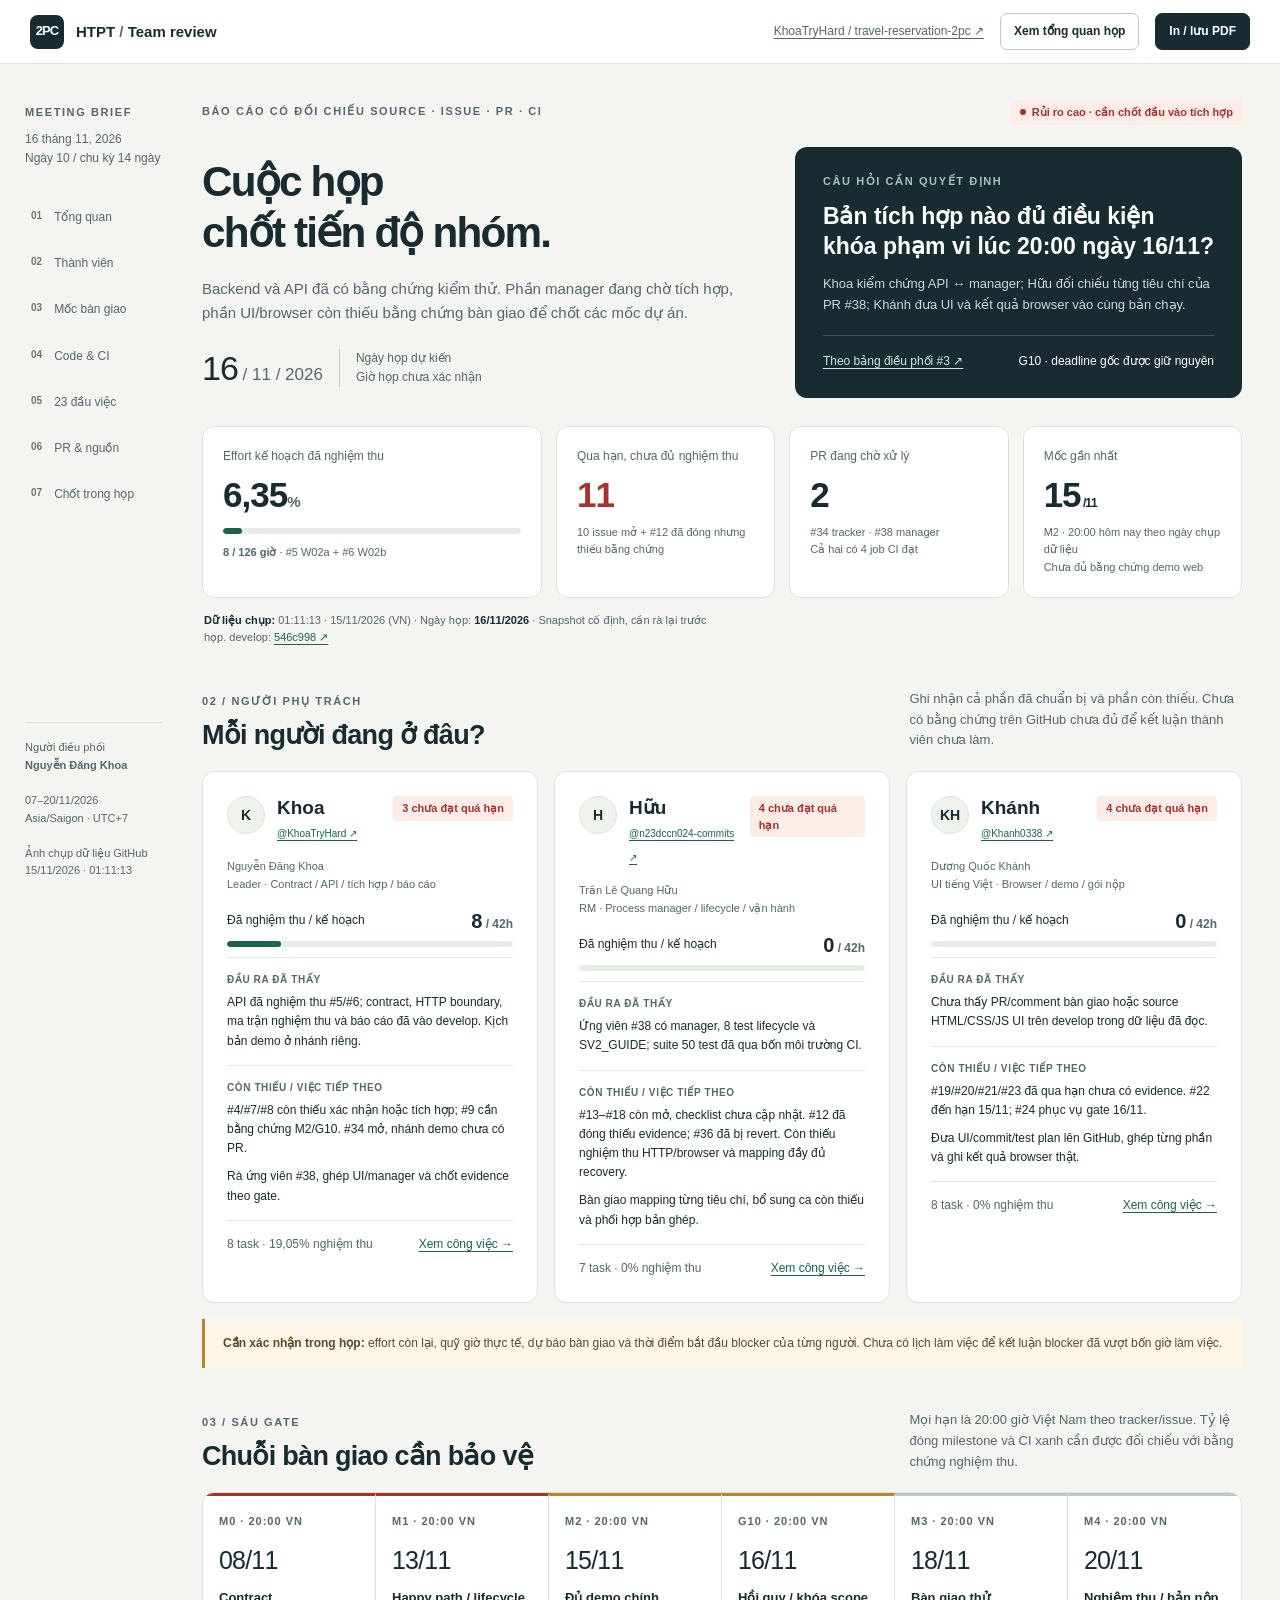
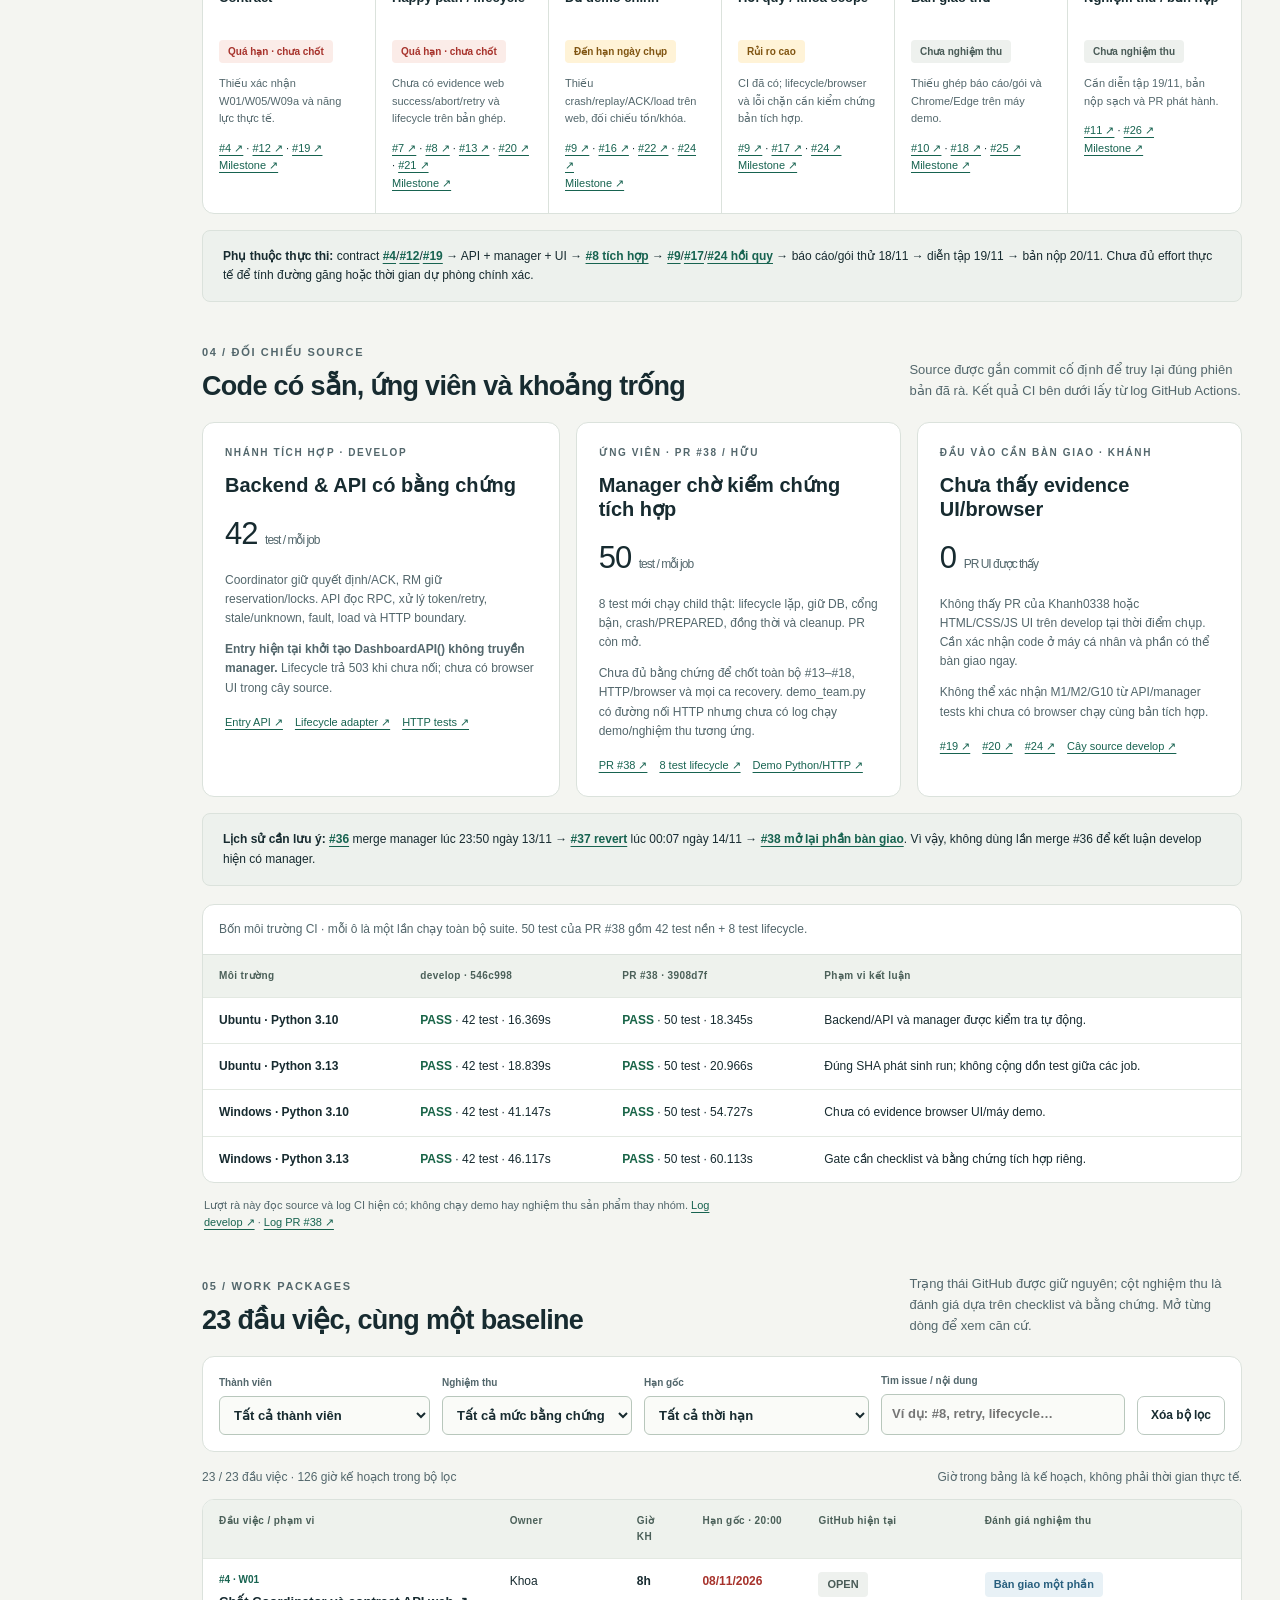
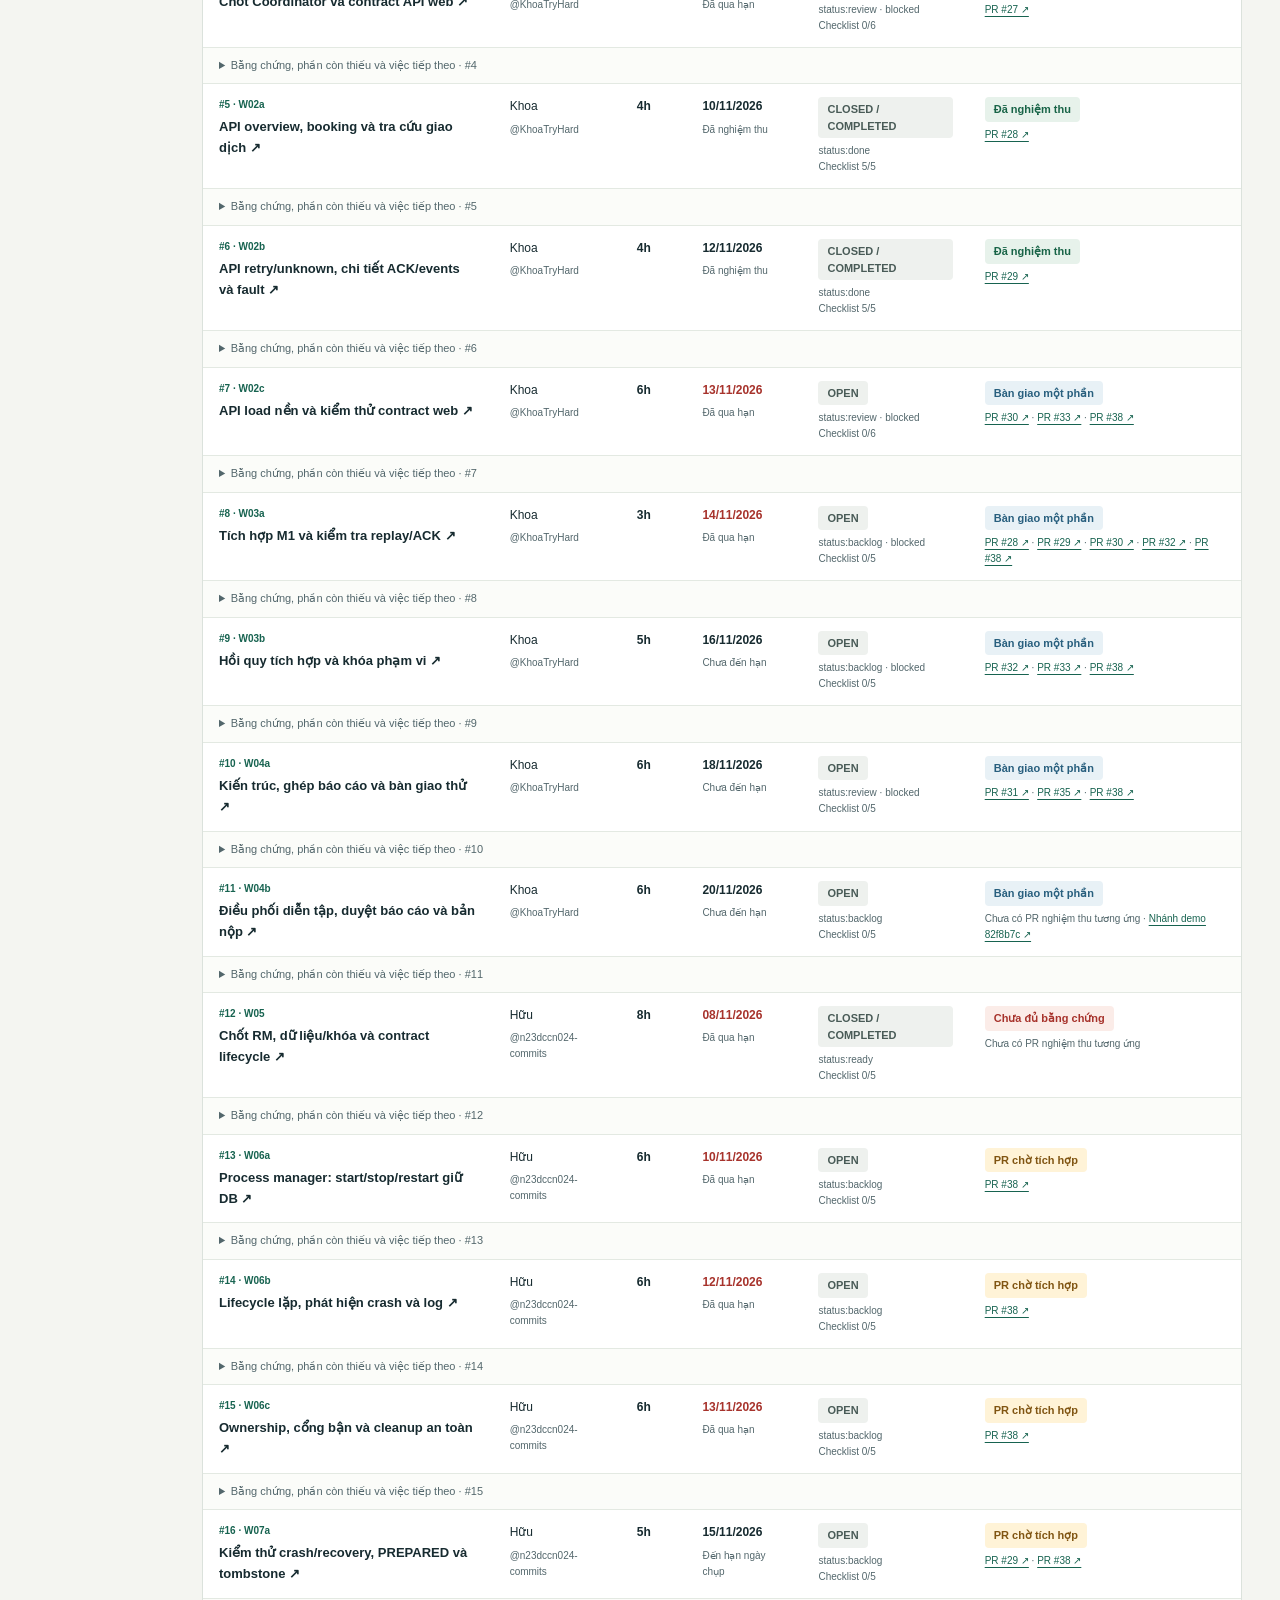
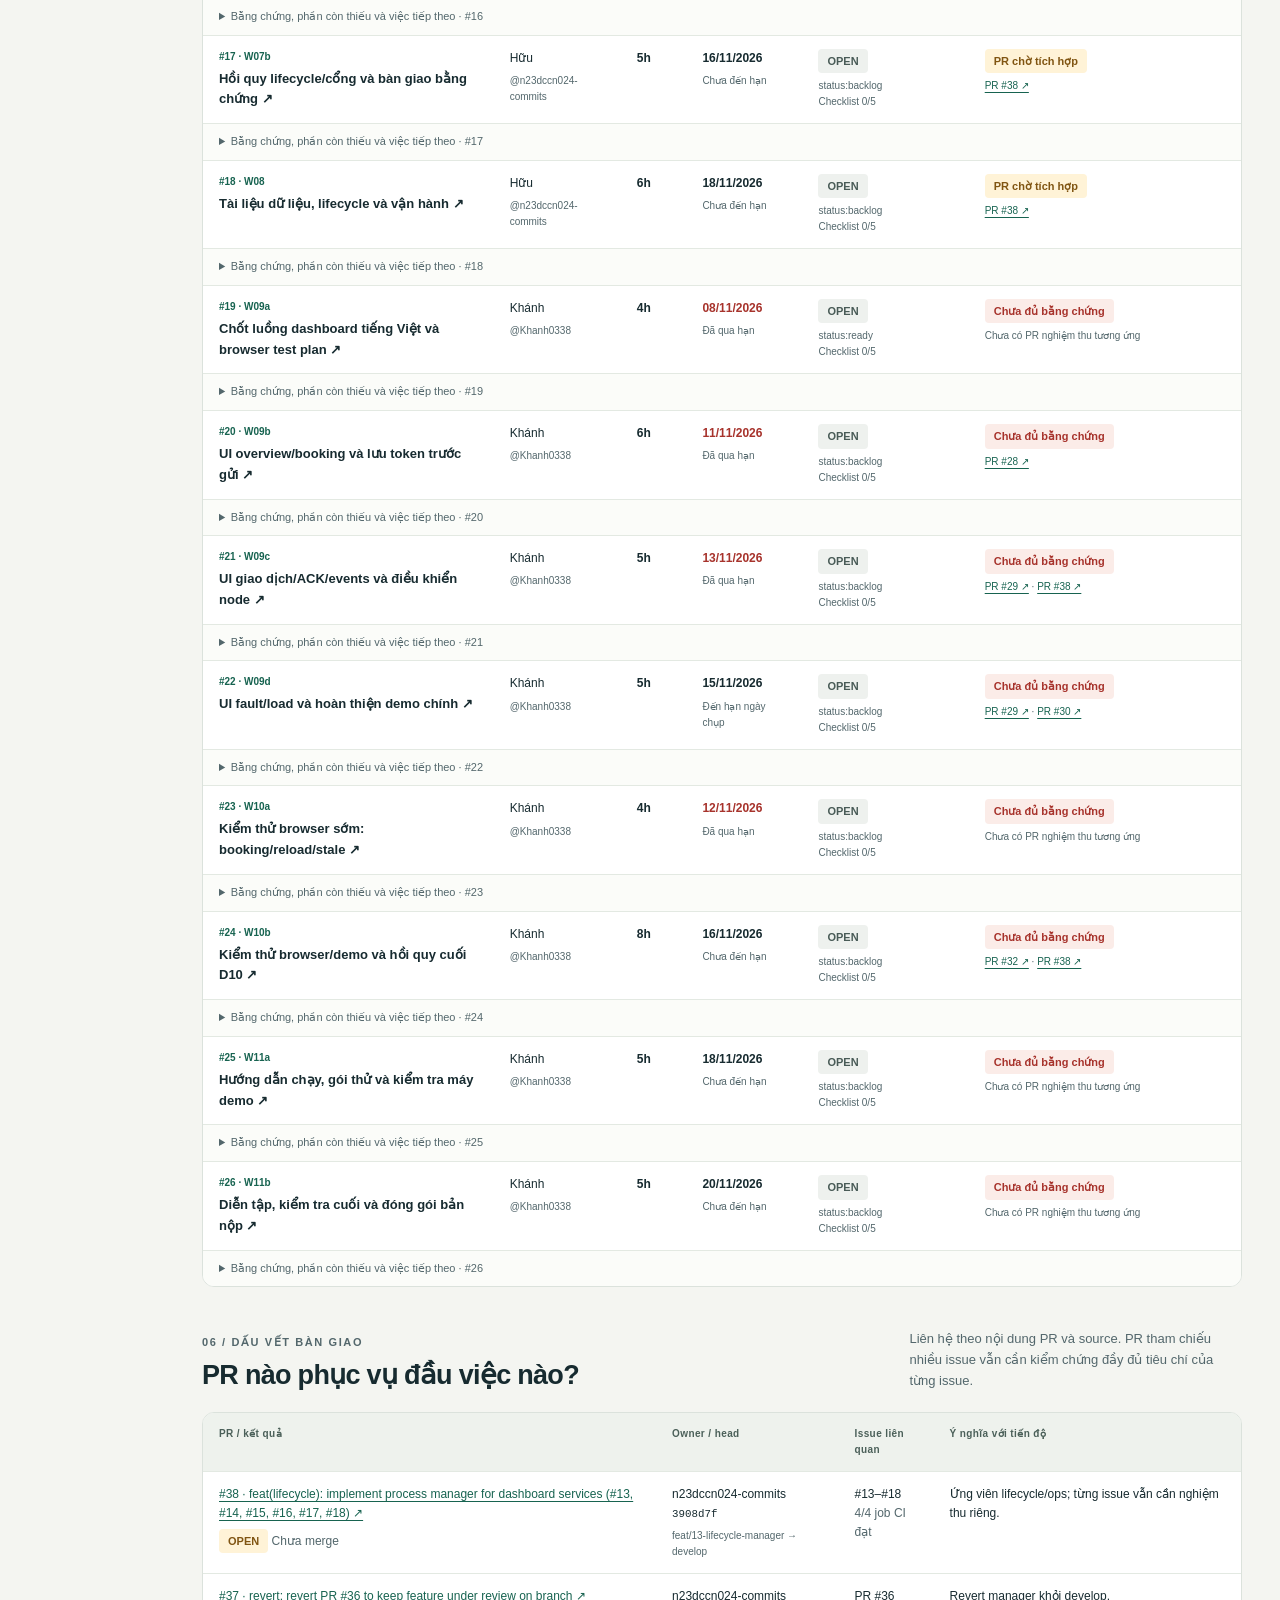
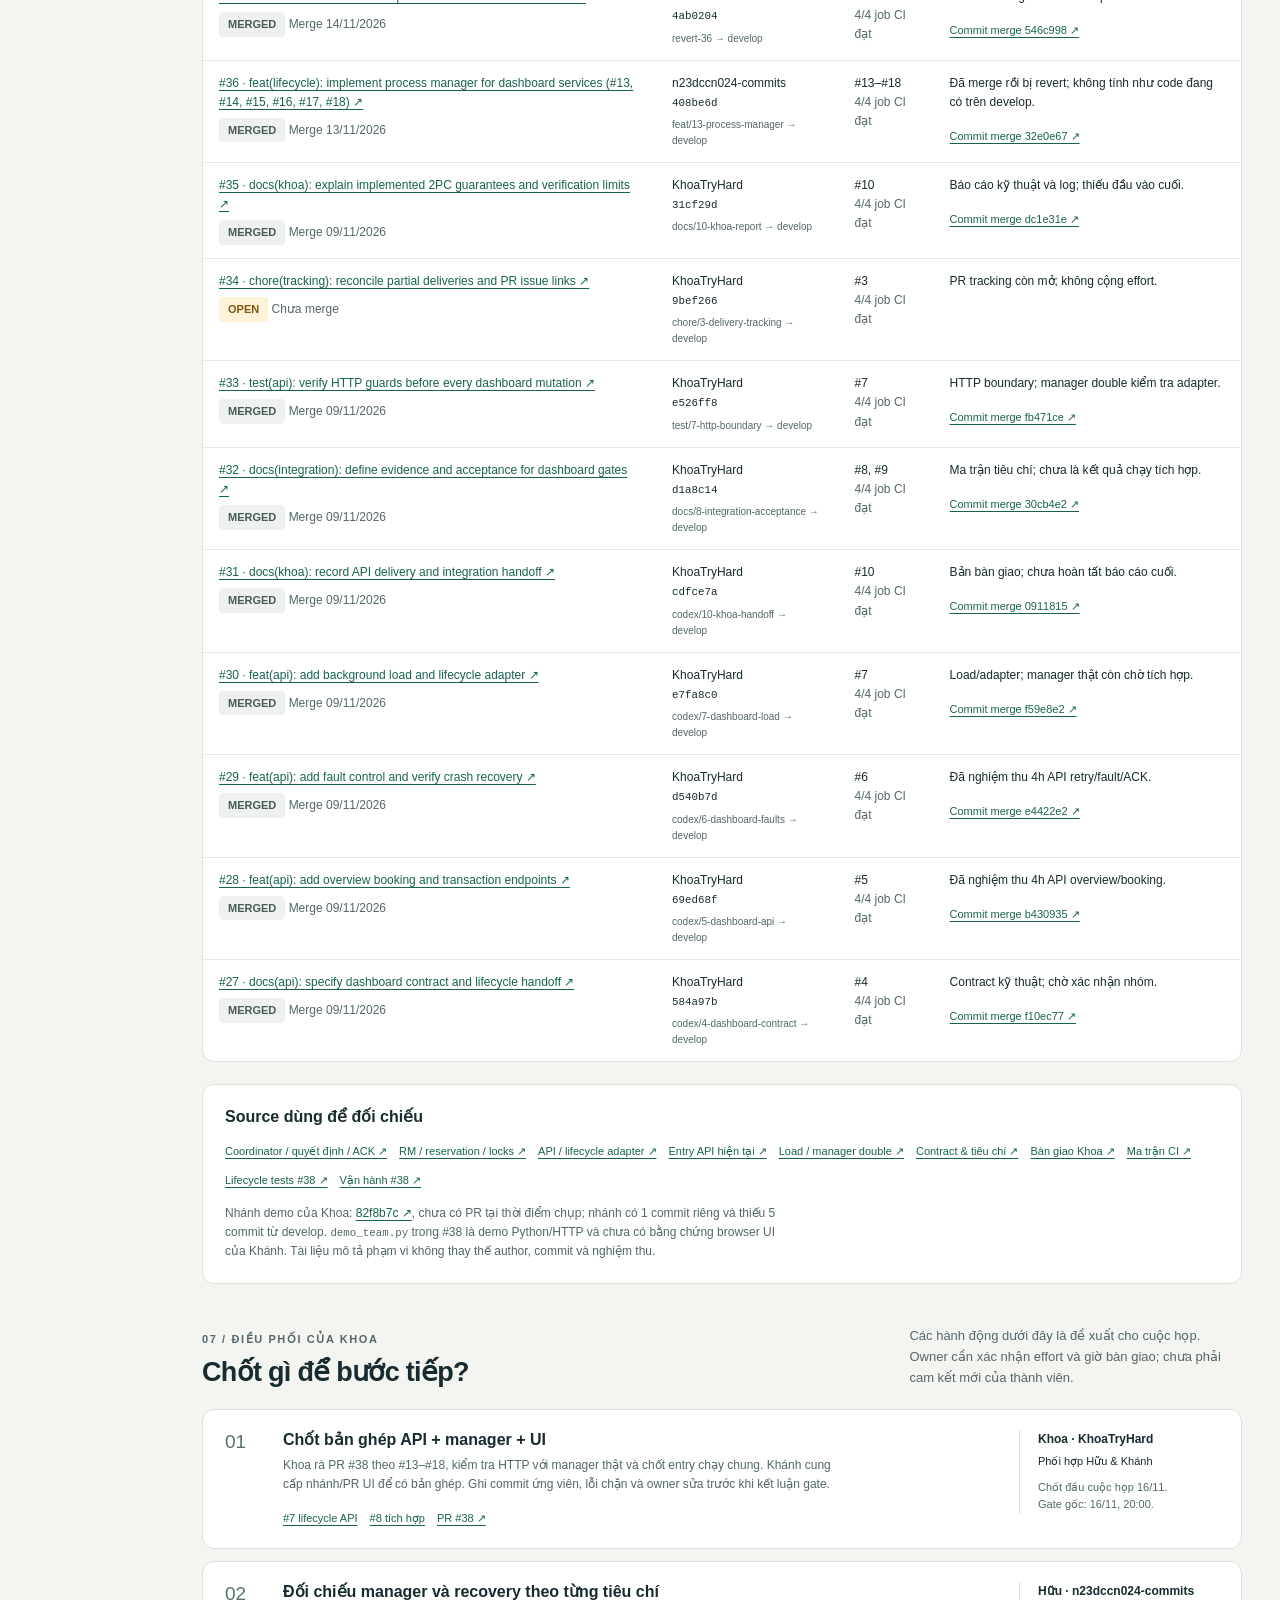
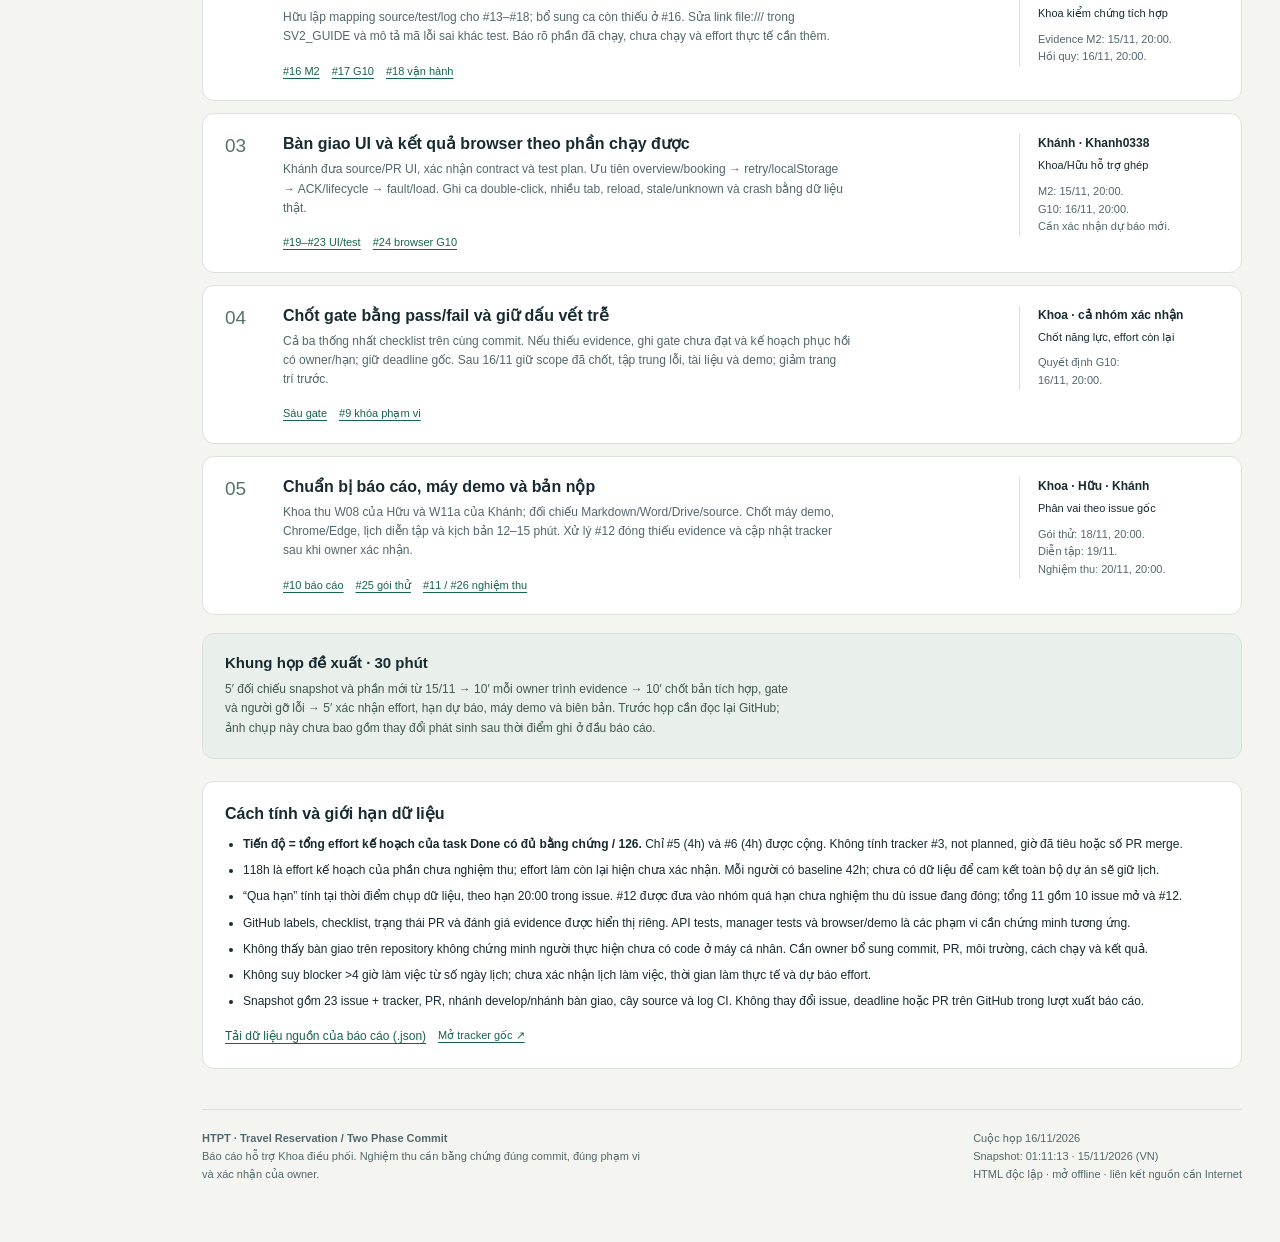
==== docs/meetings/team-progress-2026-11-16.html @ 23a3f0a2 "docs(meeting): add evidence-based team progress report for 16 November Refs #3. Capture all 23 work " ====
<!doctype html>
<html lang="vi">
<head>
<meta charset="utf-8">
<meta name="viewport" content="width=device-width,initial-scale=1">
<meta name="color-scheme" content="light">
<title>HTPT 2PC · Căn cứ họp tiến độ 16/11/2026</title>
<style>
:root{--paper:#f4f5f1;--card:#fff;--ink:#172b30;--muted:#53676c;--line:#dbe2dc;--accent:#176350;--green:#186447;--green-bg:#e7f2eb;--red:#a7332c;--red-bg:#fbece8;--amber:#805512;--amber-bg:#fff3d7;--blue:#285f7e;--blue-bg:#e8f1f6;--radius:12px;--space:24px}
*{box-sizing:border-box}html{scroll-behavior:smooth;scroll-padding-top:80px}body{margin:0;color:var(--ink);background:var(--paper);font-family:"Segoe UI",Arial,sans-serif;font-size:15px;line-height:1.6;font-variant-numeric:tabular-nums}a{color:var(--accent);text-underline-offset:3px}a:hover{color:#0b4233}button,input,select{font:inherit}button{cursor:pointer}button,a,input,select,summary{outline-offset:4px}button:focus-visible,a:focus-visible,input:focus-visible,select:focus-visible,summary:focus-visible{outline:3px solid #297ca7}h1,h2,h3,p{margin:0}h1,h2,h3{line-height:1.2}h1{font-size:clamp(30px,3.3vw,48px);letter-spacing:-1.8px;font-weight:650}h2{font-size:27px;letter-spacing:-.7px;font-weight:650}h3{font-size:19px;font-weight:650}p{max-width:85ch}small,.small{font-size:12px}code{font-family:Consolas,monospace;font-size:.9em;overflow-wrap:anywhere}.muted{color:var(--muted)}.eyebrow{font-size:11px;text-transform:uppercase;letter-spacing:1.6px;font-weight:700}.skip{position:absolute;top:-100px;left:20px;z-index:20;padding:12px;background:white}.skip:focus{top:12px}.topbar{position:sticky;top:0;z-index:8;height:64px;background:#fff;border-bottom:1px solid var(--line);display:flex;align-items:center;justify-content:space-between;padding:0 30px;gap:20px}.brand{display:flex;align-items:center;gap:12px;font-weight:650}.brandmark{display:grid;place-items:center;width:34px;height:34px;border-radius:8px;background:var(--ink);color:#fff;font-size:13px;letter-spacing:-1px}.topmeta{display:flex;align-items:center;gap:16px}.topmeta a{font-size:12px;color:var(--muted)}.button{border:1px solid #bbc9c0;background:white;border-radius:7px;color:var(--ink);padding:8px 13px;font-weight:600;font-size:12px;white-space:nowrap}.button:hover{background:#edf2ed}.button.primary{background:var(--ink);color:white;border-color:var(--ink)}.button.primary:hover{background:#2c484d}.layout{display:grid;grid-template-columns:180px minmax(0,1fr);max-width:1680px;margin:auto}.rail{padding:40px 18px 20px 25px;position:sticky;top:64px;align-self:start;height:calc(100vh - 64px);display:flex;flex-direction:column;gap:30px}.rail nav{display:grid;gap:6px}.rail nav a{text-decoration:none;color:var(--muted);padding:10px 6px;display:flex;gap:12px;font-size:12px;border-bottom:1px solid transparent}.rail nav a:hover{color:var(--accent);border-color:var(--line)}.rail nav span{font-size:10px;color:#687a75;font-weight:600}.rail-foot{margin-top:auto;border-top:1px solid var(--line);padding-top:16px;font-size:11px;color:var(--muted)}main{min-width:0;padding:36px 38px 60px 22px}.section{margin-top:42px;scroll-margin-top:88px}.section-head{display:flex;align-items:flex-end;justify-content:space-between;gap:18px;margin-bottom:20px}.section-head .eyebrow{color:var(--muted);margin-bottom:8px}.section-head>p{font-size:13px;color:var(--muted);max-width:46ch}.badge{display:inline-flex;align-items:center;gap:6px;padding:4px 9px;border-radius:4px;font-size:11px;font-weight:650;line-height:1.5;background:#eef1ee;color:#495b57;white-space:normal}.badge.red{color:var(--red);background:var(--red-bg)}.badge.green{color:var(--green);background:var(--green-bg)}.badge.amber{color:var(--amber);background:var(--amber-bg)}.badge.blue{color:var(--blue);background:var(--blue-bg)}.dot{width:6px;height:6px;background:currentColor;border-radius:50%;flex-shrink:0}.hero-top{display:flex;gap:14px;align-items:center;justify-content:space-between;margin-bottom:22px}.hero-top .eyebrow{color:var(--muted)}.hero{display:grid;grid-template-columns:minmax(0,1.25fr) minmax(0,1fr);gap:34px;align-items:center}.hero p{color:var(--muted);margin-top:18px;max-width:64ch}.meeting-date{display:flex;align-items:center;gap:16px;margin-top:24px}.date-block{font-size:34px;line-height:1;letter-spacing:-1px}.date-block span{font-size:17px;color:var(--muted);letter-spacing:0}.date-note{font-size:12px;border-left:1px solid #c4cfc7;padding-left:16px;color:var(--muted)}.focus-card{background:var(--ink);color:#fff;padding:26px 28px;border-radius:var(--radius)}.focus-card .eyebrow{color:#a6c4b6}.focus-card h3{font-size:23px;margin-top:12px;line-height:1.3}.focus-card p{color:#ccdbd6;font-size:13px;margin-top:12px}.focus-card a{color:#c5efdb}.focus-line{margin-top:20px;padding-top:16px;border-top:1px solid #3d5659;font-size:12px;display:flex;justify-content:space-between;gap:14px}.kpis{display:grid;grid-template-columns:1.55fr 1fr 1fr 1fr;gap:14px;margin-top:28px}.kpi{background:var(--card);border:1px solid var(--line);padding:20px;border-radius:var(--radius);min-width:0}.kpi .label{font-size:12px;color:var(--muted)}.kpi .value{font-size:35px;line-height:1.2;font-weight:650;letter-spacing:-1px;margin:8px 0}.kpi .value small{font-size:15px;color:var(--muted);letter-spacing:0}.kpi .note{font-size:11px;color:var(--muted)}.meter{height:6px;background:#e8ece7;margin:12px 0 10px;border-radius:10px;overflow:hidden}.meter span{height:100%;display:block;background:var(--accent);border-radius:10px}.kpi.danger .value{color:var(--red)}.snapshot-note{font-size:11px;color:var(--muted);margin-top:14px;padding-left:2px}.snapshot-note strong{color:var(--ink)}.grid3{display:grid;grid-template-columns:repeat(3,minmax(0,1fr));gap:16px}.person{background:white;border:1px solid var(--line);border-radius:var(--radius);padding:24px;min-width:0}.person-head{display:flex;justify-content:space-between;align-items:flex-start;gap:12px}.avatar{width:38px;height:38px;border:1px solid #d8e2da;background:#eff3ec;border-radius:50%;display:grid;place-items:center;font-size:14px;font-weight:650;flex-shrink:0}.person-name{display:flex;gap:12px;min-width:0}.person-name a{font-size:10px;overflow-wrap:anywhere}.person h3{margin-top:1px}.role{font-size:11px;color:var(--muted);margin:14px 0}.person-stat{display:flex;justify-content:space-between;font-size:12px;margin-top:18px;gap:10px}.person-stat strong{font-size:20px;line-height:1}.person .meter{margin-top:10px}.fact{font-size:12px;padding:14px 0;border-top:1px solid #e8ece7}.fact strong{display:block;font-size:10px;color:var(--muted);letter-spacing:.6px;margin-bottom:5px;text-transform:uppercase}.person-footer{padding-top:14px;border-top:1px solid var(--line);display:flex;justify-content:space-between;gap:8px;align-items:center}.text-button{background:none;border:0;color:var(--accent);padding:0;font-size:12px;text-decoration:underline;text-underline-offset:3px}.gate-grid{display:grid;grid-template-columns:repeat(6,minmax(0,1fr));gap:0;border:1px solid var(--line);border-radius:var(--radius);overflow:hidden;background:white}.gate{padding:20px 16px;border-right:1px solid var(--line);position:relative;min-width:0}.gate:last-child{border:0}.gate.past{border-top:3px solid var(--red);padding-top:17px}.gate.near{border-top:3px solid #bd8626;padding-top:17px}.gate.future{border-top:3px solid #bac9c0;padding-top:17px}.gate .gate-code{font-size:11px;font-weight:650;letter-spacing:1px;color:var(--muted)}.gate .day{font-size:25px;letter-spacing:-.8px;margin:9px 0}.gate h3{font-size:13px;line-height:1.4;min-height:37px;margin-bottom:12px}.gate p{font-size:11px;color:var(--muted);margin-top:12px}.gate .badge{font-size:10px}.gate-evidence{margin-top:12px;font-size:11px}.callout{margin-top:16px;background:#fff6e7;border-left:3px solid #b88331;padding:15px 18px;font-size:12px;color:#594a2b}.source-board{display:grid;grid-template-columns:1.1fr 1fr 1fr;gap:16px}.source-card{background:white;border:1px solid var(--line);border-radius:var(--radius);padding:22px;min-width:0}.source-card .eyebrow{color:var(--muted);font-size:10px}.source-card h3{font-size:20px;margin:12px 0}.source-card p{font-size:12px;color:var(--muted);margin-top:12px}.source-card .big{font-size:31px;letter-spacing:-1px}.link-row{display:flex;gap:12px;flex-wrap:wrap;font-size:11px;margin-top:16px}.trace{margin-top:16px;padding:16px 20px;border:1px solid var(--line);border-radius:8px;font-size:12px;background:#edf1ed}.trace a{font-weight:600}.table-wrap{width:100%;overflow-x:auto;border:1px solid var(--line);border-radius:var(--radius);background:white}table{width:100%;border-collapse:collapse;text-align:left;font-size:12px}th{font-weight:650;background:#eef2ed;color:#4b6059;font-size:10px;letter-spacing:.4px}th,td{padding:13px 16px;vertical-align:top;border-bottom:1px solid #e3e9e2}tbody:last-child tr:last-child td{border-bottom:0}caption{padding:15px 16px;text-align:left;font-size:12px;color:var(--muted);border-bottom:1px solid var(--line)}.ci-table td:first-child{font-weight:600}.ci-table .pass{color:var(--green);font-weight:650}.filterbar{display:flex;align-items:flex-end;gap:12px;flex-wrap:wrap;margin-bottom:16px;background:white;padding:16px;border:1px solid var(--line);border-radius:var(--radius)}.filterbar label{display:grid;gap:5px;font-size:10px;color:var(--muted);font-weight:600;min-width:0}.filterbar select,.filterbar input{font-size:13px;padding:9px 10px;background:#fafbf8;color:var(--ink);border:1px solid #b8c7bc;border-radius:6px;min-height:39px}.filterbar input{min-width:200px}.filterbar .search-field{flex:1}.filterbar .button{min-height:39px}.filter-note{display:flex;justify-content:space-between;gap:12px;font-size:12px;color:var(--muted);margin-bottom:12px}.task-table{min-width:1000px}.task-title{font-size:13px;font-weight:600;color:var(--ink);text-decoration:none}.task-title:hover{text-decoration:underline}.task-code{display:block;font-size:10px;font-weight:650;color:var(--accent);margin-bottom:4px}.github-labels{font-size:10px;color:var(--muted);margin-top:5px;overflow-wrap:anywhere}.deadline{font-weight:600;white-space:nowrap}.deadline.overdue{color:var(--red)}.details-row td{padding:0 16px;background:#fbfcf9}.details-row summary{padding:9px 0;cursor:pointer;font-size:11px;color:var(--muted)}.detail-grid{display:grid;grid-template-columns:1fr 1fr;gap:16px;padding:10px 0 18px}.detail-col{min-width:0}.detail-col h4{font-size:11px;margin:0 0 6px;color:var(--muted);text-transform:uppercase;letter-spacing:.4px}.detail-col p{font-size:12px;margin:0 0 15px}.detail-col ul{padding-left:18px;margin:0;font-size:12px}.detail-col li{margin-bottom:7px}.check-item{display:flex;gap:8px;align-items:flex-start;margin-bottom:7px;font-size:11px}.checkbox{width:13px;height:13px;display:grid;place-items:center;flex-shrink:0;line-height:1;border:1px solid #a4b6a9;margin-top:3px;color:var(--green);font-size:10px}.source-details{margin-top:14px}.source-details summary{font-size:11px;color:var(--muted);cursor:pointer}.source-details pre{white-space:pre-wrap;overflow-wrap:anywhere;max-height:400px;overflow:auto;font-size:11px;background:#eef2ec;padding:12px;font-family:inherit}.raw-comment{margin-top:12px;padding-left:12px;border-left:2px solid #cfdbd0;font-size:11px;white-space:pre-wrap;overflow-wrap:anywhere}.empty-state{padding:40px 20px;text-align:center;color:var(--muted);border:1px dashed #b9c7bc;border-radius:var(--radius);background:#fff}.action-list{counter-reset:actions;display:grid;gap:12px}.action{counter-increment:actions;display:grid;grid-template-columns:40px 1fr 200px;gap:18px;padding:20px 22px;border:1px solid var(--line);border-radius:var(--radius);background:#fff;align-items:start}.action:before{content:counter(actions,decimal-leading-zero);font-size:19px;color:#58736a;line-height:1.3}.action h3{font-size:16px;margin-bottom:7px}.action p{font-size:12px;color:var(--muted)}.action .owner{font-size:11px;border-left:1px solid var(--line);padding-left:18px}.action .owner strong{display:block;font-size:12px;margin-bottom:4px}.owner-date{margin-top:8px;color:var(--muted)}.agenda{margin-top:18px;padding:20px 22px;border:1px solid var(--line);border-radius:var(--radius);background:#e9efea}.agenda h3{font-size:15px;margin-bottom:8px}.agenda p{font-size:12px;color:#415a51}.method{margin-top:22px;font-size:12px;background:white;border:1px solid var(--line);border-radius:var(--radius);padding:22px}.method ul{padding-left:18px;margin:12px 0 0}.method li{margin-bottom:7px}.method h3{font-size:16px}.footer{margin-top:40px;display:flex;justify-content:space-between;gap:20px;border-top:1px solid var(--line);padding-top:20px;font-size:11px;color:var(--muted)}.footer p{max-width:72ch}.no-print{}.print-note{display:none}.meeting-mode .deep-section{display:none}.meeting-mode .rail .deep-link{display:none}.meeting-mode h1{font-size:clamp(36px,4vw,58px)}.meeting-mode .kpi .value{font-size:42px}.meeting-mode .rail{width:auto}.meeting-mode .snapshot-note{font-size:12px}.notice{padding:14px 20px;background:var(--red-bg);color:var(--red);font-size:12px}.sr-only{position:absolute;width:1px;height:1px;padding:0;margin:-1px;overflow:hidden;clip:rect(0,0,0,0);white-space:nowrap;border:0}
@media(min-width:1600px){main{padding-right:48px}.hero{gap:60px}.kpi{padding:24px}}
@media(max-width:1150px){.layout{grid-template-columns:140px minmax(0,1fr)}.rail{padding-left:18px}.hero{gap:24px}main{padding-right:24px;padding-left:12px}.kpis{grid-template-columns:repeat(2,minmax(0,1fr))}.grid3{grid-template-columns:1fr}.person{display:grid;grid-template-columns:1fr 1fr;column-gap:24px}.person-head,.role,.person-stat,.person .meter,.person-footer{grid-column:1}.person .fact:nth-of-type(1){grid-column:2;grid-row:1/4}.person .fact:nth-of-type(2){grid-column:2}.person-footer{margin-top:12px}.gate-grid{grid-template-columns:repeat(3,minmax(0,1fr))}.gate:nth-child(3){border-right:0}.gate:nth-child(-n+3){border-bottom:1px solid var(--line)}.source-board{grid-template-columns:1fr 1fr}.source-board .source-card:last-child{grid-column:1/-1}.action{grid-template-columns:30px 1fr 170px;gap:12px}}
@media(max-width:800px){.topbar{height:auto;min-height:64px;padding:12px 20px;flex-wrap:wrap;gap:10px}.topmeta{gap:8px}.topmeta>a{display:none}.layout{display:block}.rail{display:none}main{padding:26px 20px 40px}.hero{grid-template-columns:1fr}.hero-top{align-items:flex-start;gap:10px;flex-wrap:wrap}.hero-top .eyebrow{font-size:10px}.hero .focus-card{padding:24px}.section-head{align-items:flex-start;flex-direction:column;gap:10px}.section-head>p{max-width:75ch}.action{grid-template-columns:28px 1fr}.action .owner{grid-column:2;border:0;padding:8px 0 0}.source-board{grid-template-columns:1fr}.source-board .source-card:last-child{grid-column:auto}.detail-grid{grid-template-columns:1fr}.footer{flex-direction:column}.person{display:block}.person .fact{padding-top:14px}.filterbar label{flex:1;min-width:160px}.filterbar .search-field{flex-basis:100%}.filterbar select,.filterbar input{font-size:16px;width:100%}.filter-note{flex-direction:column;gap:4px}}
@media(max-width:480px){h1{font-size:33px;letter-spacing:-1px}h2{font-size:24px}.kpis{gap:10px}.kpi{padding:16px}.kpi .value{font-size:29px}.kpi .note{font-size:10px}.gate-grid{grid-template-columns:repeat(2,minmax(0,1fr))}.gate:nth-child(3){border-right:1px solid var(--line)}.gate:nth-child(2n){border-right:0}.gate:nth-child(4){border-bottom:1px solid var(--line)}.topmeta .button{font-size:10px;padding:7px 9px}.brand{font-size:13px}.focus-line{flex-direction:column;gap:4px}.meeting-date{align-items:flex-start}.date-note{font-size:11px}.filterbar{padding:13px}.action{padding:16px}.snapshot-note{line-height:1.7}}
@media(prefers-reduced-motion:reduce){html{scroll-behavior:auto}}
@media print{@page{size:A4 landscape;margin:12mm}html{scroll-behavior:auto}body{background:white;font-size:10px;-webkit-print-color-adjust:exact;print-color-adjust:exact}.topbar,.rail,.no-print,.filterbar,.source-details,.raw-comment,.task-details>summary{display:none!important}.layout{display:block;max-width:none}main{padding:0}.hero{grid-template-columns:1.2fr 1fr;gap:25px}h1,.meeting-mode h1{font-size:29px;letter-spacing:-.7px}h2{font-size:22px}.section{margin-top:26px}.section-head{margin-bottom:12px}.section-head>p{font-size:10px}.hero-top{margin-bottom:14px}.focus-card{padding:20px}.focus-card h3{font-size:18px}.focus-card p{font-size:10px}.kpis{grid-template-columns:1.5fr 1fr 1fr 1fr;gap:10px}.kpi{padding:14px}.kpi .value,.meeting-mode .kpi .value{font-size:28px}.grid3{grid-template-columns:repeat(3,minmax(0,1fr));gap:12px}.person{display:block;padding:17px}.person-name a{font-size:9px}.person h3{font-size:17px}.person .fact,.person .role{font-size:10px}.person-stat{font-size:10px}.gate-grid{grid-template-columns:repeat(6,minmax(0,1fr))}.gate{padding:14px 10px}.gate.past,.gate.near,.gate.future{padding-top:11px}.gate:nth-child(3){border-right:1px solid var(--line)}.gate:nth-child(-n+3){border-bottom:0}.gate h3{font-size:11px}.gate p{font-size:9px}.gate .day{font-size:21px}.source-board{grid-template-columns:1.1fr 1fr 1fr}.source-board .source-card:last-child{grid-column:auto}.source-card{padding:17px}.source-card p{font-size:10px}.source-card h3{font-size:17px}.table-wrap{overflow:visible;border-radius:0}table,.task-table{min-width:0;font-size:9px;table-layout:fixed}.task-table th:nth-child(1){width:27%}.task-table th:nth-child(2){width:10%}.task-table th:nth-child(3){width:7%}.task-table th:nth-child(4){width:13%}.task-table th:nth-child(5){width:19%}.task-table th:nth-child(6){width:24%}th,td{padding:9px 10px;overflow-wrap:anywhere}.task-title{font-size:11px}.details-row{break-inside:avoid}.detail-grid{display:grid!important;grid-template-columns:1fr 1fr;gap:18px;padding:10px 0 15px}.detail-col p,.detail-col li{font-size:10px}.check-item{font-size:9px}.task-table tbody{break-inside:avoid}.task-table tbody[hidden]{display:table-row-group!important}.meeting-mode .deep-section{display:block!important}.print-note{display:block;margin-bottom:12px;font-size:10px}.task-details:not([open])>.detail-grid{display:grid!important}.badge{font-size:9px;padding:3px 6px}.action{grid-template-columns:30px 1fr 180px;padding:14px 18px;break-inside:avoid}.action h3{font-size:13px}.action p{font-size:10px}.action .owner{font-size:10px}.section-head,h2,h3{break-after:avoid}.person,.focus-card,.kpi,.source-card,.method,.agenda{break-inside:avoid}.footer{font-size:9px}.empty-state{display:none}a{color:inherit}.filter-note{display:none}.method ul{font-size:10px}.notice{font-size:10px}.hero p{font-size:11px}.snapshot-note{font-size:9px}.footer{margin-top:25px}}
@media print{.task-details .detail-grid{grid-template-columns:1fr!important}.task-details .detail-col:nth-child(2){display:none}.task-details .detail-col:first-child{display:grid;grid-template-columns:125px minmax(0,1fr);column-gap:14px;row-gap:7px}.task-details .detail-col:first-child h4{font-size:9px;line-height:1.5;margin:0}.task-details .detail-col:first-child p{margin:0;font-size:9px;line-height:1.5}.task-details .detail-col:first-child>.link-row{grid-column:1/-1;margin-top:4px;font-size:9px}.task-table tbody{break-inside:avoid}.details-row{break-inside:auto}.task-table td{padding-top:8px;padding-bottom:8px}.details-row td{padding-top:0;padding-bottom:0}}
</style>
</head>
<body>
<a class="skip" href="#main">Đến nội dung báo cáo</a>
<header class="topbar">
 <div class="brand"><span class="brandmark" aria-hidden="true">2PC</span><span>HTPT <span class="muted">/</span> Team review</span></div>
 <div class="topmeta"><a href="https://github.com/KhoaTryHard/travel-reservation-2pc" target="_blank" rel="noopener noreferrer">KhoaTryHard / travel-reservation-2pc ↗</a><button class="button" id="meeting-toggle" aria-pressed="false">Xem tổng quan họp</button><button class="button primary" id="print-button">In / lưu PDF</button></div>
</header>
<noscript><div class="notice">Báo cáo cần JavaScript để hiển thị bảng bằng chứng và bộ lọc. Dữ liệu đã được nhúng trong file, không cần Internet để xem; liên kết GitHub cần kết nối mạng.</div></noscript>
<div class="layout">
<aside class="rail" aria-label="Điều hướng báo cáo">
 <div><div class="eyebrow muted">Meeting brief</div><p class="small muted" style="margin-top:8px">16 tháng 11, 2026<br>Ngày 10 / chu kỳ 14 ngày</p></div>
 <nav><a href="#overview"><span>01</span>Tổng quan</a><a href="#team"><span>02</span>Thành viên</a><a href="#gates"><span>03</span>Mốc bàn giao</a><a href="#source"><span>04</span>Code & CI</a><a class="deep-link" href="#tasks"><span>05</span>23 đầu việc</a><a class="deep-link" href="#evidence"><span>06</span>PR & nguồn</a><a href="#decisions"><span>07</span>Chốt trong họp</a></nav>
 <div class="rail-foot">Người điều phối<br><strong>Nguyễn Đăng Khoa</strong><br><br>07–20/11/2026<br>Asia/Saigon · UTC+7<br><br>Ảnh chụp dữ liệu GitHub<br><span id="rail-capture"></span></div>
</aside>
<main id="main">
<section id="overview" aria-labelledby="report-title">
 <div class="hero-top"><div class="eyebrow">Báo cáo có đối chiếu source · issue · PR · CI</div><span class="badge red"><span class="dot"></span>Rủi ro cao · cần chốt đầu vào tích hợp</span></div>
 <div class="hero">
  <div><h1 id="report-title">Cuộc họp<br>chốt tiến độ nhóm.</h1><p>Backend và API đã có bằng chứng kiểm thử. Phần manager đang chờ tích hợp, phần UI/browser còn thiếu bằng chứng bàn giao để chốt các mốc dự án.</p><div class="meeting-date"><div class="date-block">16<span> / 11 / 2026</span></div><div class="date-note">Ngày họp dự kiến<br>Giờ họp chưa xác nhận</div></div></div>
  <div class="focus-card"><div class="eyebrow">Câu hỏi cần quyết định</div><h3>Bản tích hợp nào đủ điều kiện<br>khóa phạm vi lúc 20:00 ngày 16/11?</h3><p>Khoa kiểm chứng API ↔ manager; Hữu đối chiếu từng tiêu chí của PR #38; Khánh đưa UI và kết quả browser vào cùng bản chạy.</p><div class="focus-line"><span><a href="https://github.com/KhoaTryHard/travel-reservation-2pc/issues/3" target="_blank" rel="noopener noreferrer">Theo bảng điều phối #3 ↗</a></span><span>G10 · deadline gốc được giữ nguyên</span></div></div>
 </div>
 <div class="kpis">
  <article class="kpi"><div class="label">Effort kế hoạch đã nghiệm thu</div><div class="value" id="kpi-progress">—</div><div class="meter" role="img" aria-label="8 trên 126 giờ kế hoạch đã nghiệm thu"><span style="width:6.349206349%"></span></div><div class="note"><strong>8 / 126 giờ</strong> · #5 W02a + #6 W02b</div></article>
  <article class="kpi danger"><div class="label">Qua hạn, chưa đủ nghiệm thu</div><div class="value" id="kpi-overdue">—</div><div class="note">10 issue mở + #12 đã đóng nhưng thiếu bằng chứng</div></article>
  <article class="kpi"><div class="label">PR đang chờ xử lý</div><div class="value" id="kpi-pr">—</div><div class="note">#34 tracker · #38 manager<br>Cả hai có 4 job CI đạt</div></article>
  <article class="kpi"><div class="label">Mốc gần nhất</div><div class="value">15<span class="small"> /11</span></div><div class="note">M2 · 20:00 hôm nay theo ngày chụp dữ liệu<br>Chưa đủ bằng chứng demo web</div></article>
 </div>
 <p class="snapshot-note"><strong>Dữ liệu chụp:</strong> <span id="capture-time"></span> · Ngày họp: <strong>16/11/2026</strong> · Snapshot cố định, cần rà lại trước họp. <span id="develop-caption"></span></p>
</section>

<section class="section" id="team" aria-labelledby="team-title">
 <div class="section-head"><div><div class="eyebrow">02 / Người phụ trách</div><h2 id="team-title">Mỗi người đang ở đâu?</h2></div><p>Ghi nhận cả phần đã chuẩn bị và phần còn thiếu. Chưa có bằng chứng trên GitHub chưa đủ để kết luận thành viên chưa làm.</p></div>
 <div class="grid3" id="team-cards"></div>
 <div class="callout"><strong>Cần xác nhận trong họp:</strong> effort còn lại, quỹ giờ thực tế, dự báo bàn giao và thời điểm bắt đầu blocker của từng người. Chưa có lịch làm việc để kết luận blocker đã vượt bốn giờ làm việc.</div>
</section>

<section class="section" id="gates" aria-labelledby="gates-title">
 <div class="section-head"><div><div class="eyebrow">03 / Sáu gate</div><h2 id="gates-title">Chuỗi bàn giao cần bảo vệ</h2></div><p>Mọi hạn là 20:00 giờ Việt Nam theo tracker/issue. Tỷ lệ đóng milestone và CI xanh cần được đối chiếu với bằng chứng nghiệm thu.</p></div>
 <div class="gate-grid" id="gate-grid"></div>
 <div class="trace"><strong>Phụ thuộc thực thi:</strong> contract <a href="#task-4">#4</a>/<a href="#task-12">#12</a>/<a href="#task-19">#19</a> → API + manager + UI → <a href="#task-8">#8 tích hợp</a> → <a href="#task-9">#9</a>/<a href="#task-17">#17</a>/<a href="#task-24">#24 hồi quy</a> → báo cáo/gói thử 18/11 → diễn tập 19/11 → bản nộp 20/11. Chưa đủ effort thực tế để tính đường găng hoặc thời gian dự phòng chính xác.</div>
</section>

<section class="section" id="source" aria-labelledby="source-title">
 <div class="section-head"><div><div class="eyebrow">04 / Đối chiếu source</div><h2 id="source-title">Code có sẵn, ứng viên và khoảng trống</h2></div><p>Source được gắn commit cố định để truy lại đúng phiên bản đã rà. Kết quả CI bên dưới lấy từ log GitHub Actions.</p></div>
 <div class="source-board" id="source-board"></div>
 <div class="trace"><strong>Lịch sử cần lưu ý:</strong> <a href="https://github.com/KhoaTryHard/travel-reservation-2pc/pull/36" target="_blank" rel="noopener noreferrer">#36</a> merge manager lúc 23:50 ngày 13/11 → <a href="https://github.com/KhoaTryHard/travel-reservation-2pc/pull/37" target="_blank" rel="noopener noreferrer">#37 revert</a> lúc 00:07 ngày 14/11 → <a href="https://github.com/KhoaTryHard/travel-reservation-2pc/pull/38" target="_blank" rel="noopener noreferrer">#38 mở lại phần bàn giao</a>. Vì vậy, không dùng lần merge #36 để kết luận develop hiện có manager.</div>
 <div class="table-wrap" style="margin-top:18px"><table class="ci-table"><caption>Bốn môi trường CI · mỗi ô là một lần chạy toàn bộ suite. 50 test của PR #38 gồm 42 test nền + 8 test lifecycle.</caption><thead><tr><th scope="col">Môi trường</th><th scope="col">develop · 546c998</th><th scope="col">PR #38 · 3908d7f</th><th scope="col">Phạm vi kết luận</th></tr></thead><tbody id="ci-rows"></tbody></table></div>
 <p class="snapshot-note">Lượt rà này đọc source và log CI hiện có; không chạy demo hay nghiệm thu sản phẩm thay nhóm. <a id="dev-ci-link" target="_blank" rel="noopener noreferrer">Log develop ↗</a> · <a id="manager-ci-link" target="_blank" rel="noopener noreferrer">Log PR #38 ↗</a></p>
</section>

<section class="section deep-section" id="tasks" aria-labelledby="tasks-title">
 <div class="section-head"><div><div class="eyebrow">05 / Work packages</div><h2 id="tasks-title">23 đầu việc, cùng một baseline</h2></div><p>Trạng thái GitHub được giữ nguyên; cột nghiệm thu là đánh giá dựa trên checklist và bằng chứng. Mở từng dòng để xem căn cứ.</p></div>
 <div class="filterbar no-print" role="search" aria-label="Lọc bảng công việc">
  <label>Thành viên<select id="owner-filter"><option value="all">Tất cả thành viên</option><option value="KhoaTryHard">Khoa · KhoaTryHard</option><option value="n23dccn024-commits">Hữu · n23dccn024-commits</option><option value="Khanh0338">Khánh · Khanh0338</option></select></label>
  <label>Nghiệm thu<select id="status-filter"><option value="all">Tất cả mức bằng chứng</option><option value="done">Đã nghiệm thu</option><option value="partial">Bàn giao một phần</option><option value="candidate">PR chờ tích hợp</option><option value="unverified">Chưa đủ bằng chứng</option></select></label>
  <label>Hạn gốc<select id="deadline-filter"><option value="all">Tất cả thời hạn</option><option value="overdue">Đã qua hạn, chưa nghiệm thu</option><option value="today">Hạn 15/11 · ngày chụp</option><option value="future">Hạn sau ngày chụp</option></select></label>
  <label class="search-field">Tìm issue / nội dung<input id="search-input" type="search" placeholder="Ví dụ: #8, retry, lifecycle…" autocomplete="off"></label>
  <button class="button" id="reset-filters">Xóa bộ lọc</button>
 </div>
 <div class="filter-note"><span id="filter-count" role="status" aria-live="polite"></span><span>Giờ trong bảng là kế hoạch, không phải thời gian thực tế.</span></div>
 <p class="print-note">Bản in gồm đủ 23 đầu việc, tóm tắt bằng chứng, phần thiếu và việc tiếp theo; không áp dụng bộ lọc. Checklist nguyên gốc và cập nhật owner đầy đủ nằm trong HTML / issue liên kết.</p>
 <div class="table-wrap" id="task-table-wrap"><table class="task-table"><thead><tr><th scope="col" style="width:28%">Đầu việc / phạm vi</th><th scope="col">Owner</th><th scope="col">Giờ KH</th><th scope="col">Hạn gốc · 20:00</th><th scope="col">GitHub hiện tại</th><th scope="col">Đánh giá nghiệm thu</th></tr></thead><template id="task-placeholder"></template></table></div>
 <div class="empty-state" id="empty-state" hidden>Không có đầu việc khớp bộ lọc. Chọn “Xóa bộ lọc” để xem lại toàn bộ.</div>
</section>

<section class="section deep-section" id="evidence" aria-labelledby="evidence-title">
 <div class="section-head"><div><div class="eyebrow">06 / Dấu vết bàn giao</div><h2 id="evidence-title">PR nào phục vụ đầu việc nào?</h2></div><p>Liên hệ theo nội dung PR và source. PR tham chiếu nhiều issue vẫn cần kiểm chứng đầy đủ tiêu chí của từng issue.</p></div>
 <div class="table-wrap"><table style="min-width:850px"><thead><tr><th scope="col">PR / kết quả</th><th scope="col">Owner / head</th><th scope="col">Issue liên quan</th><th scope="col">Ý nghĩa với tiến độ</th></tr></thead><tbody id="pr-rows"></tbody></table></div>
 <div class="method"><h3>Source dùng để đối chiếu</h3><div id="source-links" class="link-row"></div><p class="small muted" style="margin-top:14px">Nhánh demo của Khoa: <a id="demo-branch-link" target="_blank" rel="noopener noreferrer">82f8b7c ↗</a>, chưa có PR tại thời điểm chụp; <span id="demo-divergence"></span>. <code>demo_team.py</code> trong #38 là demo Python/HTTP và chưa có bằng chứng browser UI của Khánh. Tài liệu mô tả phạm vi không thay thế author, commit và nghiệm thu.</p></div>
</section>

<section class="section" id="decisions" aria-labelledby="decisions-title">
 <div class="section-head"><div><div class="eyebrow">07 / Điều phối của Khoa</div><h2 id="decisions-title">Chốt gì để bước tiếp?</h2></div><p>Các hành động dưới đây là đề xuất cho cuộc họp. Owner cần xác nhận effort và giờ bàn giao; chưa phải cam kết mới của thành viên.</p></div>
 <div class="action-list">
  <article class="action"><div><h3>Chốt bản ghép API + manager + UI</h3><p>Khoa rà PR #38 theo #13–#18, kiểm tra HTTP với manager thật và chốt entry chạy chung. Khánh cung cấp nhánh/PR UI để có bản ghép. Ghi commit ứng viên, lỗi chặn và owner sửa trước khi kết luận gate.</p><div class="link-row"><a href="#task-7">#7 lifecycle API</a><a href="#task-8">#8 tích hợp</a><a href="https://github.com/KhoaTryHard/travel-reservation-2pc/pull/38" target="_blank" rel="noopener noreferrer">PR #38 ↗</a></div></div><div class="owner"><strong>Khoa · KhoaTryHard</strong>Phối hợp Hữu & Khánh<div class="owner-date">Chốt đầu cuộc họp 16/11.<br>Gate gốc: 16/11, 20:00.</div></div></article>
  <article class="action"><div><h3>Đối chiếu manager và recovery theo từng tiêu chí</h3><p>Hữu lập mapping source/test/log cho #13–#18; bổ sung ca còn thiếu ở #16. Sửa link file:/// trong SV2_GUIDE và mô tả mã lỗi sai khác test. Báo rõ phần đã chạy, chưa chạy và effort thực tế cần thêm.</p><div class="link-row"><a href="#task-16">#16 M2</a><a href="#task-17">#17 G10</a><a href="#task-18">#18 vận hành</a></div></div><div class="owner"><strong>Hữu · n23dccn024-commits</strong>Khoa kiểm chứng tích hợp<div class="owner-date">Evidence M2: 15/11, 20:00.<br>Hồi quy: 16/11, 20:00.</div></div></article>
  <article class="action"><div><h3>Bàn giao UI và kết quả browser theo phần chạy được</h3><p>Khánh đưa source/PR UI, xác nhận contract và test plan. Ưu tiên overview/booking → retry/localStorage → ACK/lifecycle → fault/load. Ghi ca double-click, nhiều tab, reload, stale/unknown và crash bằng dữ liệu thật.</p><div class="link-row"><a href="#task-19">#19–#23 UI/test</a><a href="#task-24">#24 browser G10</a></div></div><div class="owner"><strong>Khánh · Khanh0338</strong>Khoa/Hữu hỗ trợ ghép<div class="owner-date">M2: 15/11, 20:00.<br>G10: 16/11, 20:00.<br>Cần xác nhận dự báo mới.</div></div></article>
  <article class="action"><div><h3>Chốt gate bằng pass/fail và giữ dấu vết trễ</h3><p>Cả ba thống nhất checklist trên cùng commit. Nếu thiếu evidence, ghi gate chưa đạt và kế hoạch phục hồi có owner/hạn; giữ deadline gốc. Sau 16/11 giữ scope đã chốt, tập trung lỗi, tài liệu và demo; giảm trang trí trước.</p><div class="link-row"><a href="#gates">Sáu gate</a><a href="#task-9">#9 khóa phạm vi</a></div></div><div class="owner"><strong>Khoa · cả nhóm xác nhận</strong>Chốt năng lực, effort còn lại<div class="owner-date">Quyết định G10:<br>16/11, 20:00.</div></div></article>
  <article class="action"><div><h3>Chuẩn bị báo cáo, máy demo và bản nộp</h3><p>Khoa thu W08 của Hữu và W11a của Khánh; đối chiếu Markdown/Word/Drive/source. Chốt máy demo, Chrome/Edge, lịch diễn tập và kịch bản 12–15 phút. Xử lý #12 đóng thiếu evidence và cập nhật tracker sau khi owner xác nhận.</p><div class="link-row"><a href="#task-10">#10 báo cáo</a><a href="#task-25">#25 gói thử</a><a href="#task-11">#11 / #26 nghiệm thu</a></div></div><div class="owner"><strong>Khoa · Hữu · Khánh</strong>Phân vai theo issue gốc<div class="owner-date">Gói thử: 18/11, 20:00.<br>Diễn tập: 19/11.<br>Nghiệm thu: 20/11, 20:00.</div></div></article>
 </div>
 <div class="agenda"><h3>Khung họp đề xuất · 30 phút</h3><p>5′ đối chiếu snapshot và phần mới từ 15/11 → 10′ mỗi owner trình evidence → 10′ chốt bản tích hợp, gate và người gỡ lỗi → 5′ xác nhận effort, hạn dự báo, máy demo và biên bản. Trước họp cần đọc lại GitHub; ảnh chụp này chưa bao gồm thay đổi phát sinh sau thời điểm ghi ở đầu báo cáo.</p></div>
</section>

<section class="method deep-section" aria-labelledby="method-title">
 <h3 id="method-title">Cách tính và giới hạn dữ liệu</h3>
 <ul><li><strong>Tiến độ = tổng effort kế hoạch của task Done có đủ bằng chứng / 126.</strong> Chỉ #5 (4h) và #6 (4h) được cộng. Không tính tracker #3, not planned, giờ đã tiêu hoặc số PR merge.</li><li>118h là effort kế hoạch của phần chưa nghiệm thu; effort làm còn lại hiện chưa xác nhận. Mỗi người có baseline 42h; chưa có dữ liệu để cam kết toàn bộ dự án sẽ giữ lịch.</li><li>“Qua hạn” tính tại thời điểm chụp dữ liệu, theo hạn 20:00 trong issue. #12 được đưa vào nhóm quá hạn chưa nghiệm thu dù issue đang đóng; tổng 11 gồm 10 issue mở và #12.</li><li>GitHub labels, checklist, trạng thái PR và đánh giá evidence được hiển thị riêng. API tests, manager tests và browser/demo là các phạm vi cần chứng minh tương ứng.</li><li>Không thấy bàn giao trên repository không chứng minh người thực hiện chưa có code ở máy cá nhân. Cần owner bổ sung commit, PR, môi trường, cách chạy và kết quả.</li><li>Không suy blocker &gt;4 giờ làm việc từ số ngày lịch; chưa xác nhận lịch làm việc, thời gian làm thực tế và dự báo effort.</li><li>Snapshot gồm 23 issue + tracker, PR, nhánh develop/nhánh bàn giao, cây source và log CI. Không thay đổi issue, deadline hoặc PR trên GitHub trong lượt xuất báo cáo.</li></ul>
 <div class="link-row no-print"><button class="text-button" id="download-data">Tải dữ liệu nguồn của báo cáo (.json)</button><a href="https://github.com/KhoaTryHard/travel-reservation-2pc/issues/3" target="_blank" rel="noopener noreferrer">Mở tracker gốc ↗</a></div>
</section>
<footer class="footer"><p><strong>HTPT · Travel Reservation / Two Phase Commit</strong><br>Báo cáo hỗ trợ Khoa điều phối. Nghiệm thu cần bằng chứng đúng commit, đúng phạm vi và xác nhận của owner.</p><p>Cuộc họp 16/11/2026<br>Snapshot: <span id="footer-capture"></span><br>HTML độc lập · mở offline · liên kết nguồn cần Internet</p></footer>
</main>
</div>
<script id="report-data" type="application/json">{"repo":"KhoaTryHard/travel-reservation-2pc","capturedAt":"2026-11-14T18:11:13.924984+00:00","startedAt":"2026-11-14T18:11:10.641279+00:00","meetingDate":"2026-11-16","timezone":"Asia/Saigon","baseline":126,"develop":"546c998680f851b29da773a26e504c1f27d5912a","manager":"3908d7fed89b4bd3023d420f8d4270123be81dae","tasks":[{"number":4,"title":"[W01] Chốt Coordinator và contract API web","owner":"KhoaTryHard","hours":8,"start":"2026-11-07","due":"2026-11-08T20:00:00+07:00","state":"OPEN","stateReason":"","labels":["status:review","blocked","priority:P0","work-package"],"updatedAt":"2026-11-09T07:04:01Z","checklist":[{"done":false,"text":"Rà token/payload, quyết định bền vững, ACK và replay trên backend hiện có; ghi rõ giới hạn."},{"done":false,"text":"Chốt request/response, lỗi HTTP, freshness từng node, outcome_unknown và ranh giới API/process manager theo DASHBOARD_SPEC."},{"done":false,"text":"Bàn giao contract có ví dụ JSON và service interface cho Hữu/Khánh trước 20:00 D2; mock chỉ phục vụ phát triển, không tính là bằng chứng nghiệm thu."},{"done":false,"text":"Ghi baseline commit/CI, xác nhận khả năng dành giờ và lịch diễn tập của cả ba trong tracker."},{"done":false,"text":"Có PR/bản tài liệu hoặc bằng chứng thực tế liên kết; ghi commit, môi trường, cách kiểm tra, kết quả và hạn chế còn lại."},{"done":false,"text":"Tự kiểm tra, xử lý góp ý nếu có; PR code đã merge vào develop với đủ bốn job CI và điều kiện bảo vệ nhánh. Với tài liệu/demo: có bản bàn giao và bằng chứng tương ứng."}],"dependencies":"Có thể bắt đầu ở D1.","assessment":"partial","delivered":"Contract kỹ thuật đã vào develop qua #27.","missing":"Chưa có xác nhận W05, luồng UI/test plan, quỹ giờ và máy demo. Dự báo 10/11 đã qua.","next":"Khoa thu xác nhận Hữu/Khánh, tách rõ phần kỹ thuật và phần còn thiếu; giữ hạn gốc.","prs":[27],"comments":[{"id":"IC_kwDOVjtIns8AAAABkWHyHQ","author":{"login":"KhoaTryHard"},"authorAssociation":"OWNER","body":"Cập nhật triển khai 09/11/2026: contract kỹ thuật đã merge qua PR #27 sau khi cả bốn job CI đạt. Backend baseline d3c39e7 chạy local Windows/Python 3.11.15: 14/14 test đạt (84.914s).\n\nGiữ hạn gốc W01 08/11; dự báo bàn giao toàn phần 10/11. Overview thật dự báo 10/11. Chưa có xác nhận W05 từ Hữu và luồng UI/test plan từ Khánh nên W01 ở Review, chưa Done. Phần kỹ thuật đã bàn giao tại docs/DASHBOARD_SPEC.md mục 8; không tự xác nhận thành viên nhận việc, năng lực giờ/ngày hoặc đồng thuận contract. Effort còn lại cho xác nhận nhóm: chưa có số đo, không dùng 8h kế hoạch làm giờ thực tế.\r\n","createdAt":"2026-11-09T06:49:12Z","includesCreatedEdit":false,"isMinimized":false,"minimizedReason":"","reactionGroups":[],"url":"https://github.com/KhoaTryHard/travel-reservation-2pc/issues/4#issuecomment-6734082589","viewerDidAuthor":true},{"id":"IC_kwDOVjtIns8AAAABkWUhTw","author":{"login":"KhoaTryHard"},"authorAssociation":"OWNER","body":"## Cập nhật triển khai Khoa — 09/11/2026 (bằng chứng)\n\nContract kỹ thuật đã merge #27, source ở docs/DASHBOARD_SPEC.md mục 8. Backend baseline local Windows/Python 3.11.15: 14/14 đạt (84.914s). Giữ hạn gốc 08/11, dự báo bàn giao toàn phần 10/11. Chưa có xác nhận Hữu về W05/interface lifecycle, Khánh về UI/test plan, quỹ giờ/thiết bị/lịch diễn tập; không tự đóng W01/M0. Effort còn lại phần xác nhận: chưa định lượng từ thành viên.\n\nBlocker/đầu vào thiếu được ghi nhận ngày 09/11; chưa có lịch làm việc của thành viên để tính số giờ bị chặn. Không tự thay assignee hoặc hạn gốc.","createdAt":"2026-11-09T07:04:01Z","includesCreatedEdit":false,"isMinimized":false,"minimizedReason":"","reactionGroups":[],"url":"https://github.com/KhoaTryHard/travel-reservation-2pc/issues/4#issuecomment-6734291279","viewerDidAuthor":true}],"body":"## Giao việc theo vai trò leader Khoa\n\n| Trường | Giá trị |\n|---|---|\n| Mã / WBS gốc | W01 / W01 |\n| Chịu trách nhiệm | Nguyễn Đăng Khoa — @KhoaTryHard |\n| Review chéo khuyến khích | Trần Lê Quang Hữu — @n23dccn024-commits |\n| Effort kế hoạch | 8 giờ; còn lại ban đầu 8 giờ, chưa đo thực tế |\n| Bắt đầu / bàn giao | D1 — 07/11/2026 → **20:00 D2 — 08/11/2026 (Asia/Saigon)** |\n| Milestone | M0 |\n| Điều phối | #3 |\n\nNguồn: [kế hoạch 14 ngày](https://github.com/KhoaTryHard/travel-reservation-2pc/blob/develop/docs/plan.md), [đặc tả](https://github.com/KhoaTryHard/travel-reservation-2pc/blob/develop/docs/DASHBOARD_SPEC.md). Nhóm đã xác nhận D1 = 07/11/2026, D14 = 20/11/2026. Effort là dự kiến; chưa xác nhận người thực hiện đã nhận việc/bắt đầu.\n\n## Đầu vào và phối hợp\n\nCó thể bắt đầu ở D1.\n\nPhụ thuộc từng phần/ngày bàn giao được ghi trong checklist; các issue chồng ngày chỉ làm song song trên phần đã thống nhất. Chưa đủ đầu vào thật thì giữ backlog hoặc gắn blocked, không ghi đã tích hợp.\n\n## Sản phẩm và điều kiện nghiệm thu\n\n- [ ] Rà token/payload, quyết định bền vững, ACK và replay trên backend hiện có; ghi rõ giới hạn.\n- [ ] Chốt request/response, lỗi HTTP, freshness từng node, outcome_unknown và ranh giới API/process manager theo DASHBOARD_SPEC.\n- [ ] Bàn giao contract có ví dụ JSON và service interface cho Hữu/Khánh trước 20:00 D2; mock chỉ phục vụ phát triển, không tính là bằng chứng nghiệm thu.\n- [ ] Ghi baseline commit/CI, xác nhận khả năng dành giờ và lịch diễn tập của cả ba trong tracker.\n- [ ] Có PR/bản tài liệu hoặc bằng chứng thực tế liên kết; ghi commit, môi trường, cách kiểm tra, kết quả và hạn chế còn lại.\n- [ ] Tự kiểm tra, xử lý góp ý nếu có; PR code đã merge vào develop với đủ bốn job CI và điều kiện bảo vệ nhánh. Với tài liệu/demo: có bản bàn giao và bằng chứng tương ứng.\n\n## Cập nhật tiến độ\n\nTrước 20:00 mỗi ngày, cập nhật issue theo mẫu dưới. Chuyển duy nhất một nhãn status; blocked là nhãn bổ sung. Mỗi người tối đa 1 issue doing, chia phiên tuần tự khi nhiều issue cùng chặng. Chỉ đóng completed và gắn status:done khi đủ bằng chứng; closed/not planned không tính hoàn thành.\n\n```text\nNgày/giờ (VN):\nTrạng thái: Ready / Doing / Review / Done / Blocked\nĐã xong + PR/commit/test/log:\nEffort còn lại (giờ):\nMốc bàn giao dự báo:\nBlocker từ lúc nào / cần ai / hạn gỡ:\nViệc tiếp theo:\n```\n\nBáo Khoa ngay khi dự báo hụt mốc phụ thuộc hoặc gate; blocker quá 4 giờ làm việc/chậm hơn 1 ngày phải có phương án xử lý. Không tự dời deadline hoặc đổi contract. Review chéo không phải Approve bắt buộc; tuân theo [workflow](https://github.com/KhoaTryHard/travel-reservation-2pc/blob/develop/docs/GITHUB_WORKFLOW.md).\n","url":"https://github.com/KhoaTryHard/travel-reservation-2pc/issues/4"},{"number":5,"title":"[W02a] API overview, booking và tra cứu giao dịch","owner":"KhoaTryHard","hours":4,"start":"2026-11-09","due":"2026-11-10T20:00:00+07:00","state":"CLOSED","stateReason":"COMPLETED","labels":["status:done","priority:P0","work-package"],"updatedAt":"2026-11-09T07:04:06Z","checklist":[{"done":true,"text":"Overview đọc RPC song song, có timeout/lỗi/freshness riêng từng node; không đọc DB trực tiếp."},{"done":true,"text":"Booking begin/end cùng token/payload, validate theo contract; tra cứu trạng thái giao dịch bằng dữ liệu thật."},{"done":true,"text":"Bàn giao API tăng dần D3/D4 cho Khánh; kiểm thử success, hotel MISSING, lỗi node và dữ liệu đầu vào."},{"done":true,"text":"Có PR/bản tài liệu hoặc bằng chứng thực tế liên kết; ghi commit, môi trường, cách kiểm tra, kết quả và hạn chế còn lại."},{"done":true,"text":"Tự kiểm tra, xử lý góp ý nếu có; PR code đã merge vào develop với đủ bốn job CI và điều kiện bảo vệ nhánh. Với tài liệu/demo: có bản bàn giao và bằng chứng tương ứng."}],"dependencies":"#4, #12","assessment":"done","delivered":"API overview/booking/tra cứu đã nghiệm thu; checklist 5/5, #28 đã merge và CI đạt.","missing":"Nghiệm thu đúng phạm vi API; UI và gate được kiểm tra riêng.","next":"Dùng làm nền tích hợp và hồi quy, giữ token/payload khi retry.","prs":[28],"comments":[{"id":"IC_kwDOVjtIns8AAAABkWUlkg","author":{"login":"KhoaTryHard"},"authorAssociation":"OWNER","body":"## Cập nhật triển khai Khoa — 09/11/2026 (bằng chứng)\n\nĐã merge #28 (b430935), cả bốn job CI đạt: https://github.com/KhoaTryHard/travel-reservation-2pc/actions/runs/42575436233. 8 test API local đạt (14.800s), gồm child RPC thật/DB tạm: booking/retry, conflict, abort, freshness/partial failure; HTTP Host/Origin/session. Task W02a đã nghiệm thu đúng phạm vi, effort còn lại 0. Overview API thật đã kiểm chứng 09/11, sớm hơn dự báo bù 10/11. UI/manager/M1 chưa được nghiệm thu từ task này.\n\nBlocker/đầu vào thiếu được ghi nhận ngày 09/11; chưa có lịch làm việc của thành viên để tính số giờ bị chặn. Không tự thay assignee hoặc hạn gốc.","createdAt":"2026-11-09T07:04:06Z","includesCreatedEdit":false,"isMinimized":false,"minimizedReason":"","reactionGroups":[],"url":"https://github.com/KhoaTryHard/travel-reservation-2pc/issues/5#issuecomment-6734292370","viewerDidAuthor":true}],"body":"## Giao việc theo vai trò leader Khoa\n\n| Trường | Giá trị |\n|---|---|\n| Mã / WBS gốc | W02a / W02 |\n| Chịu trách nhiệm | Nguyễn Đăng Khoa — @KhoaTryHard |\n| Review chéo khuyến khích | Trần Lê Quang Hữu — @n23dccn024-commits |\n| Effort kế hoạch | 4 giờ; còn lại ban đầu 4 giờ, chưa đo thực tế |\n| Bắt đầu / bàn giao | D3 — 09/11/2026 → **20:00 D4 — 10/11/2026 (Asia/Saigon)** |\n| Milestone | M1 |\n| Điều phối | #3 |\n\nNguồn: [kế hoạch 14 ngày](https://github.com/KhoaTryHard/travel-reservation-2pc/blob/develop/docs/plan.md), [đặc tả](https://github.com/KhoaTryHard/travel-reservation-2pc/blob/develop/docs/DASHBOARD_SPEC.md). Nhóm đã xác nhận D1 = 07/11/2026, D14 = 20/11/2026. Effort là dự kiến; chưa xác nhận người thực hiện đã nhận việc/bắt đầu.\n\n## Đầu vào và phối hợp\n\n#4, #12\n\nPhụ thuộc từng phần/ngày bàn giao được ghi trong checklist; các issue chồng ngày chỉ làm song song trên phần đã thống nhất. Chưa đủ đầu vào thật thì giữ backlog hoặc gắn blocked, không ghi đã tích hợp.\n\n## Sản phẩm và điều kiện nghiệm thu\n\n- [x] Overview đọc RPC song song, có timeout/lỗi/freshness riêng từng node; không đọc DB trực tiếp.\n- [x] Booking begin/end cùng token/payload, validate theo contract; tra cứu trạng thái giao dịch bằng dữ liệu thật.\n- [x] Bàn giao API tăng dần D3/D4 cho Khánh; kiểm thử success, hotel MISSING, lỗi node và dữ liệu đầu vào.\n- [x] Có PR/bản tài liệu hoặc bằng chứng thực tế liên kết; ghi commit, môi trường, cách kiểm tra, kết quả và hạn chế còn lại.\n- [x] Tự kiểm tra, xử lý góp ý nếu có; PR code đã merge vào develop với đủ bốn job CI và điều kiện bảo vệ nhánh. Với tài liệu/demo: có bản bàn giao và bằng chứng tương ứng.\n\n## Cập nhật tiến độ\n\nTrước 20:00 mỗi ngày, cập nhật issue theo mẫu dưới. Chuyển duy nhất một nhãn status; blocked là nhãn bổ sung. Mỗi người tối đa 1 issue doing, chia phiên tuần tự khi nhiều issue cùng chặng. Chỉ đóng completed và gắn status:done khi đủ bằng chứng; closed/not planned không tính hoàn thành.\n\n```text\nNgày/giờ (VN):\nTrạng thái: Ready / Doing / Review / Done / Blocked\nĐã xong + PR/commit/test/log:\nEffort còn lại (giờ):\nMốc bàn giao dự báo:\nBlocker từ lúc nào / cần ai / hạn gỡ:\nViệc tiếp theo:\n```\n\nBáo Khoa ngay khi dự báo hụt mốc phụ thuộc hoặc gate; blocker quá 4 giờ làm việc/chậm hơn 1 ngày phải có phương án xử lý. Không tự dời deadline hoặc đổi contract. Review chéo không phải Approve bắt buộc; tuân theo [workflow](https://github.com/KhoaTryHard/travel-reservation-2pc/blob/develop/docs/GITHUB_WORKFLOW.md).\n","url":"https://github.com/KhoaTryHard/travel-reservation-2pc/issues/5"},{"number":6,"title":"[W02b] API retry/unknown, chi tiết ACK/events và fault","owner":"KhoaTryHard","hours":4,"start":"2026-11-11","due":"2026-11-12T20:00:00+07:00","state":"CLOSED","stateReason":"COMPLETED","labels":["status:done","priority:P0","work-package"],"updatedAt":"2026-11-09T07:04:10Z","checklist":[{"done":true,"text":"Mất phản hồi trả outcome_unknown và token; retry cùng payload không tạo giao dịch/trừ tồn trùng."},{"done":true,"text":"Chi tiết phân biệt quyết định COMMIT và complete/ACK; events giữ thứ tự riêng từng node."},{"done":true,"text":"Fault whitelist đúng vai trò, crash/delay và giới hạn seconds; kiểm thử lỗi upstream và hook không hợp lệ."},{"done":true,"text":"Có PR/bản tài liệu hoặc bằng chứng thực tế liên kết; ghi commit, môi trường, cách kiểm tra, kết quả và hạn chế còn lại."},{"done":true,"text":"Tự kiểm tra, xử lý góp ý nếu có; PR code đã merge vào develop với đủ bốn job CI và điều kiện bảo vệ nhánh. Với tài liệu/demo: có bản bàn giao và bằng chứng tương ứng."}],"dependencies":"#5","assessment":"done","delivered":"API unknown/retry, ACK/events, fault và RPC recovery đã nghiệm thu; checklist 5/5.","missing":"Chưa chứng minh browser/lifecycle của dashboard hoàn chỉnh.","next":"Đối chiếu lại trên bản ghép UI/manager khi kiểm tra M2/G10.","prs":[29],"comments":[{"id":"IC_kwDOVjtIns8AAAABkWUpAQ","author":{"login":"KhoaTryHard"},"authorAssociation":"OWNER","body":"## Cập nhật triển khai Khoa — 09/11/2026 (bằng chứng)\n\nĐã merge #29 (e4422e2), cả bốn job CI đạt: https://github.com/KhoaTryHard/travel-reservation-2pc/actions/runs/42575925230. 7 test fault/unknown/recovery local đạt (13.145s): whitelist đúng vai trò, timeout giữ token/payload/tx, crash trước/sau quyết định qua RPC child thật, COMMIT thiếu ACK và replay không trừ tồn hai lần. Task W02b đã nghiệm thu đúng phạm vi; effort còn lại 0. Không xác nhận M1/M2 hoặc browser từ API test.\n\nBlocker/đầu vào thiếu được ghi nhận ngày 09/11; chưa có lịch làm việc của thành viên để tính số giờ bị chặn. Không tự thay assignee hoặc hạn gốc.","createdAt":"2026-11-09T07:04:10Z","includesCreatedEdit":false,"isMinimized":false,"minimizedReason":"","reactionGroups":[],"url":"https://github.com/KhoaTryHard/travel-reservation-2pc/issues/6#issuecomment-6734293249","viewerDidAuthor":true}],"body":"## Giao việc theo vai trò leader Khoa\n\n| Trường | Giá trị |\n|---|---|\n| Mã / WBS gốc | W02b / W02 |\n| Chịu trách nhiệm | Nguyễn Đăng Khoa — @KhoaTryHard |\n| Review chéo khuyến khích | Trần Lê Quang Hữu — @n23dccn024-commits |\n| Effort kế hoạch | 4 giờ; còn lại ban đầu 4 giờ, chưa đo thực tế |\n| Bắt đầu / bàn giao | D5 — 11/11/2026 → **20:00 D6 — 12/11/2026 (Asia/Saigon)** |\n| Milestone | M1 |\n| Điều phối | #3 |\n\nNguồn: [kế hoạch 14 ngày](https://github.com/KhoaTryHard/travel-reservation-2pc/blob/develop/docs/plan.md), [đặc tả](https://github.com/KhoaTryHard/travel-reservation-2pc/blob/develop/docs/DASHBOARD_SPEC.md). Nhóm đã xác nhận D1 = 07/11/2026, D14 = 20/11/2026. Effort là dự kiến; chưa xác nhận người thực hiện đã nhận việc/bắt đầu.\n\n## Đầu vào và phối hợp\n\n#5\n\nPhụ thuộc từng phần/ngày bàn giao được ghi trong checklist; các issue chồng ngày chỉ làm song song trên phần đã thống nhất. Chưa đủ đầu vào thật thì giữ backlog hoặc gắn blocked, không ghi đã tích hợp.\n\n## Sản phẩm và điều kiện nghiệm thu\n\n- [x] Mất phản hồi trả outcome_unknown và token; retry cùng payload không tạo giao dịch/trừ tồn trùng.\n- [x] Chi tiết phân biệt quyết định COMMIT và complete/ACK; events giữ thứ tự riêng từng node.\n- [x] Fault whitelist đúng vai trò, crash/delay và giới hạn seconds; kiểm thử lỗi upstream và hook không hợp lệ.\n- [x] Có PR/bản tài liệu hoặc bằng chứng thực tế liên kết; ghi commit, môi trường, cách kiểm tra, kết quả và hạn chế còn lại.\n- [x] Tự kiểm tra, xử lý góp ý nếu có; PR code đã merge vào develop với đủ bốn job CI và điều kiện bảo vệ nhánh. Với tài liệu/demo: có bản bàn giao và bằng chứng tương ứng.\n\n## Cập nhật tiến độ\n\nTrước 20:00 mỗi ngày, cập nhật issue theo mẫu dưới. Chuyển duy nhất một nhãn status; blocked là nhãn bổ sung. Mỗi người tối đa 1 issue doing, chia phiên tuần tự khi nhiều issue cùng chặng. Chỉ đóng completed và gắn status:done khi đủ bằng chứng; closed/not planned không tính hoàn thành.\n\n```text\nNgày/giờ (VN):\nTrạng thái: Ready / Doing / Review / Done / Blocked\nĐã xong + PR/commit/test/log:\nEffort còn lại (giờ):\nMốc bàn giao dự báo:\nBlocker từ lúc nào / cần ai / hạn gỡ:\nViệc tiếp theo:\n```\n\nBáo Khoa ngay khi dự báo hụt mốc phụ thuộc hoặc gate; blocker quá 4 giờ làm việc/chậm hơn 1 ngày phải có phương án xử lý. Không tự dời deadline hoặc đổi contract. Review chéo không phải Approve bắt buộc; tuân theo [workflow](https://github.com/KhoaTryHard/travel-reservation-2pc/blob/develop/docs/GITHUB_WORKFLOW.md).\n","url":"https://github.com/KhoaTryHard/travel-reservation-2pc/issues/6"},{"number":7,"title":"[W02c] API load nền và kiểm thử contract web","owner":"KhoaTryHard","hours":6,"start":"2026-11-11","due":"2026-11-13T20:00:00+07:00","state":"OPEN","stateReason":"","labels":["status:review","blocked","priority:P0","work-package"],"updatedAt":"2026-11-09T07:09:20Z","checklist":[{"done":false,"text":"POST load trả 202/run_id, GET tiến độ/kết quả; mặc định 10/4, count 1–50, workers 1–8, một đợt tại một thời điểm và 409 khi bận."},{"done":false,"text":"Load không chặn UI/API; lỗi mạng không bị coi là ABORTED; dùng token riêng từng yêu cầu."},{"done":false,"text":"Kiểm thử API/validation/timeout/retry/load và hoàn thiện tích hợp API lifecycle với Hữu trước M1."},{"done":false,"text":"Khoa sở hữu HTTP boundary: loopback, kiểm tra Host/Origin và token phiên cho POST; Hữu cung cấp interface lifecycle."},{"done":false,"text":"Có PR/bản tài liệu hoặc bằng chứng thực tế liên kết; ghi commit, môi trường, cách kiểm tra, kết quả và hạn chế còn lại."},{"done":false,"text":"Tự kiểm tra, xử lý góp ý nếu có; PR code đã merge vào develop với đủ bốn job CI và điều kiện bảo vệ nhánh. Với tài liệu/demo: có bản bàn giao và bằng chứng tương ứng."}],"dependencies":"#5","assessment":"partial","delivered":"Load nền, lifecycle adapter ở #30; HTTP boundary được mở rộng ở #33.","missing":"Chưa nghiệm thu HTTP với manager thật, ownership/cleanup và giữ DB trong bản tích hợp.","next":"Khoa ghép ứng viên #38, ghi test HTTP → manager → child và commit cần nghiệm thu.","prs":[30,33,38],"comments":[{"id":"IC_kwDOVjtIns8AAAABkWUshQ","author":{"login":"KhoaTryHard"},"authorAssociation":"OWNER","body":"## Cập nhật triển khai Khoa — 09/11/2026 (bằng chứng)\n\nPhần API load nền/LifecycleManager adapter đã triển khai ở #30. Toàn bộ local 34/34 đạt (50.383s), Windows/Python 3.11.15; docs/khoa_test_results.txt ghi log/hash source. Có HTTP thật → API → RPC child thật, load đối chiếu tồn, validation/single-run/retention. Thiếu implementation manager thật của Hữu (W06) để kiểm thử start/stop/restart/ownership/cleanup/giữ DB tích hợp. Manager double chỉ chứng minh adapter. Vì vậy giữ W02c Review + Blocked, chưa Done; effort tích hợp còn lại chưa định lượng khi chưa có code W06. Khi manager chưa nối, /api/services trả 503 và overview ghi unmanaged. Đầu vào cần trước M1 13/11, bàn giao từng phần theo W06a hạn 10/11.\n\nBlocker/đầu vào thiếu được ghi nhận ngày 09/11; chưa có lịch làm việc của thành viên để tính số giờ bị chặn. Không tự thay assignee hoặc hạn gốc.\n\nPR #30 đã merge vào develop (f59e8e2), CI bốn job đều đạt, mỗi job đủ 34 test: https://github.com/KhoaTryHard/travel-reservation-2pc/actions/runs/42576693232. Adapter/load sẵn sàng; vẫn chờ manager thật để nghiệm thu toàn phần W02c.","createdAt":"2026-11-09T07:04:13Z","includesCreatedEdit":true,"isMinimized":false,"minimizedReason":"","reactionGroups":[],"url":"https://github.com/KhoaTryHard/travel-reservation-2pc/issues/7#issuecomment-6734294149","viewerDidAuthor":true}],"body":"## Giao việc theo vai trò leader Khoa\n\n| Trường | Giá trị |\n|---|---|\n| Mã / WBS gốc | W02c / W02 |\n| Chịu trách nhiệm | Nguyễn Đăng Khoa — @KhoaTryHard |\n| Review chéo khuyến khích | Trần Lê Quang Hữu — @n23dccn024-commits |\n| Effort kế hoạch | 6 giờ; còn lại ban đầu 6 giờ, chưa đo thực tế |\n| Bắt đầu / bàn giao | D5 — 11/11/2026 → **20:00 D7 — 13/11/2026 (Asia/Saigon)** |\n| Milestone | M1 |\n| Điều phối | #3 |\n\nNguồn: [kế hoạch 14 ngày](https://github.com/KhoaTryHard/travel-reservation-2pc/blob/develop/docs/plan.md), [đặc tả](https://github.com/KhoaTryHard/travel-reservation-2pc/blob/develop/docs/DASHBOARD_SPEC.md). Nhóm đã xác nhận D1 = 07/11/2026, D14 = 20/11/2026. Effort là dự kiến; chưa xác nhận người thực hiện đã nhận việc/bắt đầu.\n\n## Đầu vào và phối hợp\n\n#5\n\nPhụ thuộc từng phần/ngày bàn giao được ghi trong checklist; các issue chồng ngày chỉ làm song song trên phần đã thống nhất. Chưa đủ đầu vào thật thì giữ backlog hoặc gắn blocked, không ghi đã tích hợp.\n\n## Sản phẩm và điều kiện nghiệm thu\n\n- [ ] POST load trả 202/run_id, GET tiến độ/kết quả; mặc định 10/4, count 1–50, workers 1–8, một đợt tại một thời điểm và 409 khi bận.\n- [ ] Load không chặn UI/API; lỗi mạng không bị coi là ABORTED; dùng token riêng từng yêu cầu.\n- [ ] Kiểm thử API/validation/timeout/retry/load và hoàn thiện tích hợp API lifecycle với Hữu trước M1.\n- [ ] Khoa sở hữu HTTP boundary: loopback, kiểm tra Host/Origin và token phiên cho POST; Hữu cung cấp interface lifecycle.\n- [ ] Có PR/bản tài liệu hoặc bằng chứng thực tế liên kết; ghi commit, môi trường, cách kiểm tra, kết quả và hạn chế còn lại.\n- [ ] Tự kiểm tra, xử lý góp ý nếu có; PR code đã merge vào develop với đủ bốn job CI và điều kiện bảo vệ nhánh. Với tài liệu/demo: có bản bàn giao và bằng chứng tương ứng.\n\n## Cập nhật tiến độ\n\nTrước 20:00 mỗi ngày, cập nhật issue theo mẫu dưới. Chuyển duy nhất một nhãn status; blocked là nhãn bổ sung. Mỗi người tối đa 1 issue doing, chia phiên tuần tự khi nhiều issue cùng chặng. Chỉ đóng completed và gắn status:done khi đủ bằng chứng; closed/not planned không tính hoàn thành.\n\n```text\nNgày/giờ (VN):\nTrạng thái: Ready / Doing / Review / Done / Blocked\nĐã xong + PR/commit/test/log:\nEffort còn lại (giờ):\nMốc bàn giao dự báo:\nBlocker từ lúc nào / cần ai / hạn gỡ:\nViệc tiếp theo:\n```\n\nBáo Khoa ngay khi dự báo hụt mốc phụ thuộc hoặc gate; blocker quá 4 giờ làm việc/chậm hơn 1 ngày phải có phương án xử lý. Không tự dời deadline hoặc đổi contract. Review chéo không phải Approve bắt buộc; tuân theo [workflow](https://github.com/KhoaTryHard/travel-reservation-2pc/blob/develop/docs/GITHUB_WORKFLOW.md).\n","url":"https://github.com/KhoaTryHard/travel-reservation-2pc/issues/7"},{"number":8,"title":"[W03a] Tích hợp M1 và kiểm tra replay/ACK","owner":"KhoaTryHard","hours":3,"start":"2026-11-13","due":"2026-11-14T20:00:00+07:00","state":"OPEN","stateReason":"","labels":["status:backlog","blocked","priority:P0","work-package"],"updatedAt":"2026-11-09T07:04:18Z","checklist":[{"done":false,"text":"D7 ghép từng phần đã bàn giao từ W02/W06/W09; ghi kết quả M1 (success, abort, retry, lifecycle). Gate M1 chỉ đạt khi đủ bằng chứng, không chờ đóng toàn bộ issue này."},{"done":false,"text":"D8 phối hợp crash trước/sau quyết định, xác minh giữ DB, replay và ACK; lỗi có owner/hạn khắc phục."},{"done":false,"text":"Review giao diện của Khánh theo vòng review; không thêm yêu cầu Approve bắt buộc."},{"done":false,"text":"Có PR/bản tài liệu hoặc bằng chứng thực tế liên kết; ghi commit, môi trường, cách kiểm tra, kết quả và hạn chế còn lại."},{"done":false,"text":"Tự kiểm tra, xử lý góp ý nếu có; PR code đã merge vào develop với đủ bốn job CI và điều kiện bảo vệ nhánh. Với tài liệu/demo: có bản bàn giao và bằng chứng tương ứng."}],"dependencies":"#4, #12","assessment":"partial","delivered":"Có ma trận nghiệm thu #32 và API/RPC thật; M1 chưa được chốt.","missing":"Thiếu UI + manager chạy cùng nhau, review UI và bằng chứng replay/ACK tích hợp.","next":"Khoa cùng Hữu/Khánh chạy success/abort/retry/lifecycle, ghi pass/fail từng ca.","prs":[28,29,30,32,38],"comments":[{"id":"IC_kwDOVjtIns8AAAABkWUwjw","author":{"login":"KhoaTryHard"},"authorAssociation":"OWNER","body":"## Cập nhật triển khai Khoa — 09/11/2026 (bằng chứng)\n\nĐã chuẩn bị contract/interface và bằng chứng API với child RPC thật trong #28/#29/#30. Chưa có UI/manager thật trên develop để chạy happy path/lifecycle trên web, review UI và nghiệm thu M1. W03a tiếp tục mở; giữ hạn 14/11 và checkpoint M1 13/11. Đầu vào: W06 của Hữu, W09 của Khánh; bàn giao từng phần để ghép trước checkpoint. Effort còn lại kế hoạch 3h, chưa đo thực tế; chưa ghi đã hoàn thành tích hợp.\n\nBlocker/đầu vào thiếu được ghi nhận ngày 09/11; chưa có lịch làm việc của thành viên để tính số giờ bị chặn. Không tự thay assignee hoặc hạn gốc.","createdAt":"2026-11-09T07:04:17Z","includesCreatedEdit":false,"isMinimized":false,"minimizedReason":"","reactionGroups":[],"url":"https://github.com/KhoaTryHard/travel-reservation-2pc/issues/8#issuecomment-6734295183","viewerDidAuthor":true}],"body":"## Giao việc theo vai trò leader Khoa\n\n| Trường | Giá trị |\n|---|---|\n| Mã / WBS gốc | W03a / W03 |\n| Chịu trách nhiệm | Nguyễn Đăng Khoa — @KhoaTryHard |\n| Review chéo khuyến khích | Trần Lê Quang Hữu — @n23dccn024-commits |\n| Effort kế hoạch | 3 giờ; còn lại ban đầu 3 giờ, chưa đo thực tế |\n| Bắt đầu / bàn giao | D7 — 13/11/2026 → **20:00 D8 — 14/11/2026 (Asia/Saigon)** |\n| Milestone | G10 |\n| Điều phối | #3 |\n\nNguồn: [kế hoạch 14 ngày](https://github.com/KhoaTryHard/travel-reservation-2pc/blob/develop/docs/plan.md), [đặc tả](https://github.com/KhoaTryHard/travel-reservation-2pc/blob/develop/docs/DASHBOARD_SPEC.md). Nhóm đã xác nhận D1 = 07/11/2026, D14 = 20/11/2026. Effort là dự kiến; chưa xác nhận người thực hiện đã nhận việc/bắt đầu.\n\n## Đầu vào và phối hợp\n\n#4, #12\n\nPhụ thuộc từng phần/ngày bàn giao được ghi trong checklist; các issue chồng ngày chỉ làm song song trên phần đã thống nhất. Chưa đủ đầu vào thật thì giữ backlog hoặc gắn blocked, không ghi đã tích hợp.\n\n## Sản phẩm và điều kiện nghiệm thu\n\n- [ ] D7 ghép từng phần đã bàn giao từ W02/W06/W09; ghi kết quả M1 (success, abort, retry, lifecycle). Gate M1 chỉ đạt khi đủ bằng chứng, không chờ đóng toàn bộ issue này.\n- [ ] D8 phối hợp crash trước/sau quyết định, xác minh giữ DB, replay và ACK; lỗi có owner/hạn khắc phục.\n- [ ] Review giao diện của Khánh theo vòng review; không thêm yêu cầu Approve bắt buộc.\n- [ ] Có PR/bản tài liệu hoặc bằng chứng thực tế liên kết; ghi commit, môi trường, cách kiểm tra, kết quả và hạn chế còn lại.\n- [ ] Tự kiểm tra, xử lý góp ý nếu có; PR code đã merge vào develop với đủ bốn job CI và điều kiện bảo vệ nhánh. Với tài liệu/demo: có bản bàn giao và bằng chứng tương ứng.\n\n## Cập nhật tiến độ\n\nTrước 20:00 mỗi ngày, cập nhật issue theo mẫu dưới. Chuyển duy nhất một nhãn status; blocked là nhãn bổ sung. Mỗi người tối đa 1 issue doing, chia phiên tuần tự khi nhiều issue cùng chặng. Chỉ đóng completed và gắn status:done khi đủ bằng chứng; closed/not planned không tính hoàn thành.\n\n```text\nNgày/giờ (VN):\nTrạng thái: Ready / Doing / Review / Done / Blocked\nĐã xong + PR/commit/test/log:\nEffort còn lại (giờ):\nMốc bàn giao dự báo:\nBlocker từ lúc nào / cần ai / hạn gỡ:\nViệc tiếp theo:\n```\n\nBáo Khoa ngay khi dự báo hụt mốc phụ thuộc hoặc gate; blocker quá 4 giờ làm việc/chậm hơn 1 ngày phải có phương án xử lý. Không tự dời deadline hoặc đổi contract. Review chéo không phải Approve bắt buộc; tuân theo [workflow](https://github.com/KhoaTryHard/travel-reservation-2pc/blob/develop/docs/GITHUB_WORKFLOW.md).\n","url":"https://github.com/KhoaTryHard/travel-reservation-2pc/issues/8"},{"number":9,"title":"[W03b] Hồi quy tích hợp và khóa phạm vi","owner":"KhoaTryHard","hours":5,"start":"2026-11-15","due":"2026-11-16T20:00:00+07:00","state":"OPEN","stateReason":"","labels":["status:backlog","blocked","priority:P0","work-package"],"updatedAt":"2026-11-09T07:04:23Z","checklist":[{"done":false,"text":"Tổng hợp bằng chứng M2 D9 từ Hữu/Khánh; kiểm tra timeout, thông điệp muộn, load và không oversell."},{"done":false,"text":"D10 đủ kiểm thử backend/API/lifecycle/UI phù hợp; lỗi chặn demo phải được xử lý hoặc gate ghi Fail."},{"done":false,"text":"Đối chiếu commit/CI bốn job, đóng scope tính năng cuối D10; chỉ bug/docs/demo đã chốt sau đó."},{"done":false,"text":"Có PR/bản tài liệu hoặc bằng chứng thực tế liên kết; ghi commit, môi trường, cách kiểm tra, kết quả và hạn chế còn lại."},{"done":false,"text":"Tự kiểm tra, xử lý góp ý nếu có; PR code đã merge vào develop với đủ bốn job CI và điều kiện bảo vệ nhánh. Với tài liệu/demo: có bản bàn giao và bằng chứng tương ứng."}],"dependencies":"#8, #6, #7","assessment":"partial","delivered":"Có bộ hồi quy backend/API và bảng tiêu chí nghiệm thu #32.","missing":"Chưa có bằng chứng M2, lifecycle/browser trên cùng commit và quyết định khóa phạm vi.","next":"Khoa tổng hợp evidence M2; chạy hồi quy bản tích hợp và chốt G10 theo kết quả.","prs":[32,33,38],"comments":[{"id":"IC_kwDOVjtIns8AAAABkWU1Kw","author":{"login":"KhoaTryHard"},"authorAssociation":"OWNER","body":"## Cập nhật triển khai Khoa — 09/11/2026 (bằng chứng)\n\nHồi quy backend/API đã có 34/34 test local; log trong docs/khoa_test_results.txt. W03b chưa hoàn thành: cần lifecycle thật, UI/browser, bằng chứng M2 ngày 15/11 và G10/khóa scope 16/11 trên bản tích hợp. Không lấy API test thay cho browser hay child ownership test. Effort còn lại kế hoạch 5h, chưa đo thực tế. Thiếu đầu vào W06/W09/W07/W10; giữ hạn gốc 16/11.\n\nBlocker/đầu vào thiếu được ghi nhận ngày 09/11; chưa có lịch làm việc của thành viên để tính số giờ bị chặn. Không tự thay assignee hoặc hạn gốc.","createdAt":"2026-11-09T07:04:23Z","includesCreatedEdit":false,"isMinimized":false,"minimizedReason":"","reactionGroups":[],"url":"https://github.com/KhoaTryHard/travel-reservation-2pc/issues/9#issuecomment-6734296363","viewerDidAuthor":true}],"body":"## Giao việc theo vai trò leader Khoa\n\n| Trường | Giá trị |\n|---|---|\n| Mã / WBS gốc | W03b / W03 |\n| Chịu trách nhiệm | Nguyễn Đăng Khoa — @KhoaTryHard |\n| Review chéo khuyến khích | Trần Lê Quang Hữu — @n23dccn024-commits |\n| Effort kế hoạch | 5 giờ; còn lại ban đầu 5 giờ, chưa đo thực tế |\n| Bắt đầu / bàn giao | D9 — 15/11/2026 → **20:00 D10 — 16/11/2026 (Asia/Saigon)** |\n| Milestone | G10 |\n| Điều phối | #3 |\n\nNguồn: [kế hoạch 14 ngày](https://github.com/KhoaTryHard/travel-reservation-2pc/blob/develop/docs/plan.md), [đặc tả](https://github.com/KhoaTryHard/travel-reservation-2pc/blob/develop/docs/DASHBOARD_SPEC.md). Nhóm đã xác nhận D1 = 07/11/2026, D14 = 20/11/2026. Effort là dự kiến; chưa xác nhận người thực hiện đã nhận việc/bắt đầu.\n\n## Đầu vào và phối hợp\n\n#8, #6, #7\n\nPhụ thuộc từng phần/ngày bàn giao được ghi trong checklist; các issue chồng ngày chỉ làm song song trên phần đã thống nhất. Chưa đủ đầu vào thật thì giữ backlog hoặc gắn blocked, không ghi đã tích hợp.\n\n## Sản phẩm và điều kiện nghiệm thu\n\n- [ ] Tổng hợp bằng chứng M2 D9 từ Hữu/Khánh; kiểm tra timeout, thông điệp muộn, load và không oversell.\n- [ ] D10 đủ kiểm thử backend/API/lifecycle/UI phù hợp; lỗi chặn demo phải được xử lý hoặc gate ghi Fail.\n- [ ] Đối chiếu commit/CI bốn job, đóng scope tính năng cuối D10; chỉ bug/docs/demo đã chốt sau đó.\n- [ ] Có PR/bản tài liệu hoặc bằng chứng thực tế liên kết; ghi commit, môi trường, cách kiểm tra, kết quả và hạn chế còn lại.\n- [ ] Tự kiểm tra, xử lý góp ý nếu có; PR code đã merge vào develop với đủ bốn job CI và điều kiện bảo vệ nhánh. Với tài liệu/demo: có bản bàn giao và bằng chứng tương ứng.\n\n## Cập nhật tiến độ\n\nTrước 20:00 mỗi ngày, cập nhật issue theo mẫu dưới. Chuyển duy nhất một nhãn status; blocked là nhãn bổ sung. Mỗi người tối đa 1 issue doing, chia phiên tuần tự khi nhiều issue cùng chặng. Chỉ đóng completed và gắn status:done khi đủ bằng chứng; closed/not planned không tính hoàn thành.\n\n```text\nNgày/giờ (VN):\nTrạng thái: Ready / Doing / Review / Done / Blocked\nĐã xong + PR/commit/test/log:\nEffort còn lại (giờ):\nMốc bàn giao dự báo:\nBlocker từ lúc nào / cần ai / hạn gỡ:\nViệc tiếp theo:\n```\n\nBáo Khoa ngay khi dự báo hụt mốc phụ thuộc hoặc gate; blocker quá 4 giờ làm việc/chậm hơn 1 ngày phải có phương án xử lý. Không tự dời deadline hoặc đổi contract. Review chéo không phải Approve bắt buộc; tuân theo [workflow](https://github.com/KhoaTryHard/travel-reservation-2pc/blob/develop/docs/GITHUB_WORKFLOW.md).\n","url":"https://github.com/KhoaTryHard/travel-reservation-2pc/issues/9"},{"number":10,"title":"[W04a] Kiến trúc, ghép báo cáo và bàn giao thử","owner":"KhoaTryHard","hours":6,"start":"2026-11-17","due":"2026-11-18T20:00:00+07:00","state":"OPEN","stateReason":"","labels":["status:review","blocked","priority:P1","work-package"],"updatedAt":"2026-11-09T07:09:22Z","checklist":[{"done":false,"text":"Viết/ghép kiến trúc, 2PC, blocking, quyết định bền vững, ACK và giới hạn từ bản triển khai thực."},{"done":false,"text":"Thu phần dữ liệu/vận hành từ W08 và hướng dẫn từ W11a; đối chiếu Markdown, Word, Drive và source; không ghi kỳ vọng thành kết quả."},{"done":false,"text":"Bổ sung MSSV/lớp/giảng viên theo thông tin nhóm xác nhận; D12 bàn giao thử có danh sách thiếu và người xử lý."},{"done":false,"text":"Có PR/bản tài liệu hoặc bằng chứng thực tế liên kết; ghi commit, môi trường, cách kiểm tra, kết quả và hạn chế còn lại."},{"done":false,"text":"Tự kiểm tra, xử lý góp ý nếu có; PR code đã merge vào develop với đủ bốn job CI và điều kiện bảo vệ nhánh. Với tài liệu/demo: có bản bàn giao và bằng chứng tương ứng."}],"dependencies":"#9","assessment":"partial","delivered":"Bản kiến trúc/bàn giao kỹ thuật đã merge #31/#35.","missing":"Thiếu ghép W08/W11a, thông tin học phần xác nhận, Word/Drive và máy demo.","next":"Khoa thu tài liệu vận hành Hữu, gói/browser Khánh rồi đối chiếu source cuối.","prs":[31,35,38],"comments":[{"id":"IC_kwDOVjtIns8AAAABkWU44w","author":{"login":"KhoaTryHard"},"authorAssociation":"OWNER","body":"## Cập nhật triển khai Khoa — 09/11/2026 (bằng chứng)\n\nĐã chuẩn bị bản kiến trúc, trạng thái triển khai và hướng dẫn nối API/manager/UI tại docs/KHOA_HANDOFF.md (PR tài liệu bàn giao). Chưa thể nghiệm thu toàn phần: thiếu W08 của Hữu, W11a/browser máy demo của Khánh, MSSV/lớp/giảng viên xác nhận và đồng bộ Word/Drive theo source cuối. Giữ hạn 18/11, không coi bản Markdown dự thảo là báo cáo cuối. Effort ghép/kiểm chứng còn lại chưa định lượng; 6h là kế hoạch, không phải giờ đã tiêu.\n\nBlocker/đầu vào thiếu được ghi nhận ngày 09/11; chưa có lịch làm việc của thành viên để tính số giờ bị chặn. Không tự thay assignee hoặc hạn gốc.\n\nPR #31 đã merge vào develop (0911815), CI bốn job đạt: https://github.com/KhoaTryHard/travel-reservation-2pc/actions/runs/42577160508. Bản bàn giao: https://github.com/KhoaTryHard/travel-reservation-2pc/blob/develop/docs/KHOA_HANDOFF.md. W04a vẫn mở theo các đầu vào còn thiếu đã nêu.","createdAt":"2026-11-09T07:04:27Z","includesCreatedEdit":true,"isMinimized":false,"minimizedReason":"","reactionGroups":[],"url":"https://github.com/KhoaTryHard/travel-reservation-2pc/issues/10#issuecomment-6734297315","viewerDidAuthor":true}],"body":"## Giao việc theo vai trò leader Khoa\n\n| Trường | Giá trị |\n|---|---|\n| Mã / WBS gốc | W04a / W04 |\n| Chịu trách nhiệm | Nguyễn Đăng Khoa — @KhoaTryHard |\n| Review chéo khuyến khích | Trần Lê Quang Hữu — @n23dccn024-commits |\n| Effort kế hoạch | 6 giờ; còn lại ban đầu 6 giờ, chưa đo thực tế |\n| Bắt đầu / bàn giao | D11 — 17/11/2026 → **20:00 D12 — 18/11/2026 (Asia/Saigon)** |\n| Milestone | M3 |\n| Điều phối | #3 |\n\nNguồn: [kế hoạch 14 ngày](https://github.com/KhoaTryHard/travel-reservation-2pc/blob/develop/docs/plan.md), [đặc tả](https://github.com/KhoaTryHard/travel-reservation-2pc/blob/develop/docs/DASHBOARD_SPEC.md). Nhóm đã xác nhận D1 = 07/11/2026, D14 = 20/11/2026. Effort là dự kiến; chưa xác nhận người thực hiện đã nhận việc/bắt đầu.\n\n## Đầu vào và phối hợp\n\n#9\n\nPhụ thuộc từng phần/ngày bàn giao được ghi trong checklist; các issue chồng ngày chỉ làm song song trên phần đã thống nhất. Chưa đủ đầu vào thật thì giữ backlog hoặc gắn blocked, không ghi đã tích hợp.\n\n## Sản phẩm và điều kiện nghiệm thu\n\n- [ ] Viết/ghép kiến trúc, 2PC, blocking, quyết định bền vững, ACK và giới hạn từ bản triển khai thực.\n- [ ] Thu phần dữ liệu/vận hành từ W08 và hướng dẫn từ W11a; đối chiếu Markdown, Word, Drive và source; không ghi kỳ vọng thành kết quả.\n- [ ] Bổ sung MSSV/lớp/giảng viên theo thông tin nhóm xác nhận; D12 bàn giao thử có danh sách thiếu và người xử lý.\n- [ ] Có PR/bản tài liệu hoặc bằng chứng thực tế liên kết; ghi commit, môi trường, cách kiểm tra, kết quả và hạn chế còn lại.\n- [ ] Tự kiểm tra, xử lý góp ý nếu có; PR code đã merge vào develop với đủ bốn job CI và điều kiện bảo vệ nhánh. Với tài liệu/demo: có bản bàn giao và bằng chứng tương ứng.\n\n## Cập nhật tiến độ\n\nTrước 20:00 mỗi ngày, cập nhật issue theo mẫu dưới. Chuyển duy nhất một nhãn status; blocked là nhãn bổ sung. Mỗi người tối đa 1 issue doing, chia phiên tuần tự khi nhiều issue cùng chặng. Chỉ đóng completed và gắn status:done khi đủ bằng chứng; closed/not planned không tính hoàn thành.\n\n```text\nNgày/giờ (VN):\nTrạng thái: Ready / Doing / Review / Done / Blocked\nĐã xong + PR/commit/test/log:\nEffort còn lại (giờ):\nMốc bàn giao dự báo:\nBlocker từ lúc nào / cần ai / hạn gỡ:\nViệc tiếp theo:\n```\n\nBáo Khoa ngay khi dự báo hụt mốc phụ thuộc hoặc gate; blocker quá 4 giờ làm việc/chậm hơn 1 ngày phải có phương án xử lý. Không tự dời deadline hoặc đổi contract. Review chéo không phải Approve bắt buộc; tuân theo [workflow](https://github.com/KhoaTryHard/travel-reservation-2pc/blob/develop/docs/GITHUB_WORKFLOW.md).\n","url":"https://github.com/KhoaTryHard/travel-reservation-2pc/issues/10"},{"number":11,"title":"[W04b] Điều phối diễn tập, duyệt báo cáo và bản nộp","owner":"KhoaTryHard","hours":6,"start":"2026-11-19","due":"2026-11-20T20:00:00+07:00","state":"OPEN","stateReason":"","labels":["status:backlog","priority:P1","work-package"],"updatedAt":"2026-11-09T07:04:31Z","checklist":[{"done":false,"text":"D13 điều phối demo 12–15 phút: Khoa giải thích quyết định/ACK, Hữu giải thích tồn/khóa, Khánh thao tác web."},{"done":false,"text":"Kiểm tra bằng chứng sau sửa lỗi, cả ba giải thích được phần sở hữu; chốt bản báo cáo/source thống nhất."},{"done":false,"text":"D14 duyệt bản nộp; phát hành qua PR develop → main dùng merge commit, đủ CI và điều kiện bảo vệ nhánh; không tự bỏ qua gate."},{"done":false,"text":"Có PR/bản tài liệu hoặc bằng chứng thực tế liên kết; ghi commit, môi trường, cách kiểm tra, kết quả và hạn chế còn lại."},{"done":false,"text":"Tự kiểm tra, xử lý góp ý nếu có; PR code đã merge vào develop với đủ bốn job CI và điều kiện bảo vệ nhánh. Với tài liệu/demo: có bản bàn giao và bằng chứng tương ứng."}],"dependencies":"#10","assessment":"partial","delivered":"Nhánh docs/11-khoa-demo-script có commit 82f8b7c: kịch bản và câu hỏi phản biện.","missing":"Chưa có PR cho nhánh này; chưa diễn tập, duyệt bản nộp hoặc phát hành.","next":"Khoa cập nhật nhánh từ develop, chuẩn bị PR Refs #11; phối hợp diễn tập 19/11.","prs":[],"comments":[{"id":"IC_kwDOVjtIns8AAAABkWU83w","author":{"login":"KhoaTryHard"},"authorAssociation":"OWNER","body":"## Cập nhật triển khai Khoa — 09/11/2026 (bằng chứng)\n\nĐã chuẩn bị checklist diễn tập/nghiệm thu/phát hành trong docs/KHOA_HANDOFF.md. Chưa diễn tập cả nhóm, chưa nghiệm thu trên máy demo và chưa phát hành develop → main do UI/manager chưa tích hợp. Giữ lịch 19/11 diễn tập, 20/11 duyệt bản nộp; effort kế hoạch còn 6h, chưa có số đo thực tế. Không tạo bản phát hành ổn định chỉ từ API.\n\nBlocker/đầu vào thiếu được ghi nhận ngày 09/11; chưa có lịch làm việc của thành viên để tính số giờ bị chặn. Không tự thay assignee hoặc hạn gốc.","createdAt":"2026-11-09T07:04:31Z","includesCreatedEdit":false,"isMinimized":false,"minimizedReason":"","reactionGroups":[],"url":"https://github.com/KhoaTryHard/travel-reservation-2pc/issues/11#issuecomment-6734298335","viewerDidAuthor":true}],"body":"## Giao việc theo vai trò leader Khoa\n\n| Trường | Giá trị |\n|---|---|\n| Mã / WBS gốc | W04b / W04 |\n| Chịu trách nhiệm | Nguyễn Đăng Khoa — @KhoaTryHard |\n| Review chéo khuyến khích | Trần Lê Quang Hữu — @n23dccn024-commits |\n| Effort kế hoạch | 6 giờ; còn lại ban đầu 6 giờ, chưa đo thực tế |\n| Bắt đầu / bàn giao | D13 — 19/11/2026 → **20:00 D14 — 20/11/2026 (Asia/Saigon)** |\n| Milestone | M4 |\n| Điều phối | #3 |\n\nNguồn: [kế hoạch 14 ngày](https://github.com/KhoaTryHard/travel-reservation-2pc/blob/develop/docs/plan.md), [đặc tả](https://github.com/KhoaTryHard/travel-reservation-2pc/blob/develop/docs/DASHBOARD_SPEC.md). Nhóm đã xác nhận D1 = 07/11/2026, D14 = 20/11/2026. Effort là dự kiến; chưa xác nhận người thực hiện đã nhận việc/bắt đầu.\n\n## Đầu vào và phối hợp\n\n#10\n\nPhụ thuộc từng phần/ngày bàn giao được ghi trong checklist; các issue chồng ngày chỉ làm song song trên phần đã thống nhất. Chưa đủ đầu vào thật thì giữ backlog hoặc gắn blocked, không ghi đã tích hợp.\n\n## Sản phẩm và điều kiện nghiệm thu\n\n- [ ] D13 điều phối demo 12–15 phút: Khoa giải thích quyết định/ACK, Hữu giải thích tồn/khóa, Khánh thao tác web.\n- [ ] Kiểm tra bằng chứng sau sửa lỗi, cả ba giải thích được phần sở hữu; chốt bản báo cáo/source thống nhất.\n- [ ] D14 duyệt bản nộp; phát hành qua PR develop → main dùng merge commit, đủ CI và điều kiện bảo vệ nhánh; không tự bỏ qua gate.\n- [ ] Có PR/bản tài liệu hoặc bằng chứng thực tế liên kết; ghi commit, môi trường, cách kiểm tra, kết quả và hạn chế còn lại.\n- [ ] Tự kiểm tra, xử lý góp ý nếu có; PR code đã merge vào develop với đủ bốn job CI và điều kiện bảo vệ nhánh. Với tài liệu/demo: có bản bàn giao và bằng chứng tương ứng.\n\n## Cập nhật tiến độ\n\nTrước 20:00 mỗi ngày, cập nhật issue theo mẫu dưới. Chuyển duy nhất một nhãn status; blocked là nhãn bổ sung. Mỗi người tối đa 1 issue doing, chia phiên tuần tự khi nhiều issue cùng chặng. Chỉ đóng completed và gắn status:done khi đủ bằng chứng; closed/not planned không tính hoàn thành.\n\n```text\nNgày/giờ (VN):\nTrạng thái: Ready / Doing / Review / Done / Blocked\nĐã xong + PR/commit/test/log:\nEffort còn lại (giờ):\nMốc bàn giao dự báo:\nBlocker từ lúc nào / cần ai / hạn gỡ:\nViệc tiếp theo:\n```\n\nBáo Khoa ngay khi dự báo hụt mốc phụ thuộc hoặc gate; blocker quá 4 giờ làm việc/chậm hơn 1 ngày phải có phương án xử lý. Không tự dời deadline hoặc đổi contract. Review chéo không phải Approve bắt buộc; tuân theo [workflow](https://github.com/KhoaTryHard/travel-reservation-2pc/blob/develop/docs/GITHUB_WORKFLOW.md).\n","url":"https://github.com/KhoaTryHard/travel-reservation-2pc/issues/11"},{"number":12,"title":"[W05] Chốt RM, dữ liệu/khóa và contract lifecycle","owner":"n23dccn024-commits","hours":8,"start":"2026-11-07","due":"2026-11-08T20:00:00+07:00","state":"CLOSED","stateReason":"COMPLETED","labels":["status:ready","priority:P0","work-package"],"updatedAt":"2026-11-09T08:16:08Z","checklist":[{"done":false,"text":"Rà PREPARED/reservation/locks, commit idempotent, tombstone ABORTED và persistence; ghi rõ cách đối chiếu."},{"done":false,"text":"Chốt cách UI đọc tồn/giữ/tạm khóa; không hứa nhận booking chỉ vì available còn dương."},{"done":false,"text":"Bàn giao interface process manager, service map, cổng/DB/health/lifecycle và ownership cho Khoa/Khánh trước D2."},{"done":false,"text":"Có PR/bản tài liệu hoặc bằng chứng thực tế liên kết; ghi commit, môi trường, cách kiểm tra, kết quả và hạn chế còn lại."},{"done":false,"text":"Tự kiểm tra, xử lý góp ý nếu có; PR code đã merge vào develop với đủ bốn job CI và điều kiện bảo vệ nhánh. Với tài liệu/demo: có bản bàn giao và bằng chứng tương ứng."}],"dependencies":"Có thể bắt đầu ở D1.","assessment":"unverified","delivered":"Issue đã CLOSED/COMPLETED nhưng vẫn status:ready và checklist 0/5.","missing":"Chưa có comment/bản xác nhận nghiệm thu W05. Không cộng 8 giờ chỉ từ việc đóng issue.","next":"Hữu cung cấp xác nhận contract, dữ liệu/khóa/lifecycle; Khoa đối chiếu metadata.","prs":[],"comments":[],"body":"## Giao việc theo vai trò leader Khoa\n\n| Trường | Giá trị |\n|---|---|\n| Mã / WBS gốc | W05 / W05 |\n| Chịu trách nhiệm | Trần Lê Quang Hữu — @n23dccn024-commits |\n| Review chéo khuyến khích | Dương Quốc Khánh — @Khanh0338 |\n| Effort kế hoạch | 8 giờ; còn lại ban đầu 8 giờ, chưa đo thực tế |\n| Bắt đầu / bàn giao | D1 — 07/11/2026 → **20:00 D2 — 08/11/2026 (Asia/Saigon)** |\n| Milestone | M0 |\n| Điều phối | #3 |\n\nNguồn: [kế hoạch 14 ngày](https://github.com/KhoaTryHard/travel-reservation-2pc/blob/develop/docs/plan.md), [đặc tả](https://github.com/KhoaTryHard/travel-reservation-2pc/blob/develop/docs/DASHBOARD_SPEC.md). Nhóm đã xác nhận D1 = 07/11/2026, D14 = 20/11/2026. Effort là dự kiến; chưa xác nhận người thực hiện đã nhận việc/bắt đầu.\n\n## Đầu vào và phối hợp\n\nCó thể bắt đầu ở D1.\n\nPhụ thuộc từng phần/ngày bàn giao được ghi trong checklist; các issue chồng ngày chỉ làm song song trên phần đã thống nhất. Chưa đủ đầu vào thật thì giữ backlog hoặc gắn blocked, không ghi đã tích hợp.\n\n## Sản phẩm và điều kiện nghiệm thu\n\n- [ ] Rà PREPARED/reservation/locks, commit idempotent, tombstone ABORTED và persistence; ghi rõ cách đối chiếu.\n- [ ] Chốt cách UI đọc tồn/giữ/tạm khóa; không hứa nhận booking chỉ vì available còn dương.\n- [ ] Bàn giao interface process manager, service map, cổng/DB/health/lifecycle và ownership cho Khoa/Khánh trước D2.\n- [ ] Có PR/bản tài liệu hoặc bằng chứng thực tế liên kết; ghi commit, môi trường, cách kiểm tra, kết quả và hạn chế còn lại.\n- [ ] Tự kiểm tra, xử lý góp ý nếu có; PR code đã merge vào develop với đủ bốn job CI và điều kiện bảo vệ nhánh. Với tài liệu/demo: có bản bàn giao và bằng chứng tương ứng.\n\n## Cập nhật tiến độ\n\nTrước 20:00 mỗi ngày, cập nhật issue theo mẫu dưới. Chuyển duy nhất một nhãn status; blocked là nhãn bổ sung. Mỗi người tối đa 1 issue doing, chia phiên tuần tự khi nhiều issue cùng chặng. Chỉ đóng completed và gắn status:done khi đủ bằng chứng; closed/not planned không tính hoàn thành.\n\n```text\nNgày/giờ (VN):\nTrạng thái: Ready / Doing / Review / Done / Blocked\nĐã xong + PR/commit/test/log:\nEffort còn lại (giờ):\nMốc bàn giao dự báo:\nBlocker từ lúc nào / cần ai / hạn gỡ:\nViệc tiếp theo:\n```\n\nBáo Khoa ngay khi dự báo hụt mốc phụ thuộc hoặc gate; blocker quá 4 giờ làm việc/chậm hơn 1 ngày phải có phương án xử lý. Không tự dời deadline hoặc đổi contract. Review chéo không phải Approve bắt buộc; tuân theo [workflow](https://github.com/KhoaTryHard/travel-reservation-2pc/blob/develop/docs/GITHUB_WORKFLOW.md).\n","url":"https://github.com/KhoaTryHard/travel-reservation-2pc/issues/12"},{"number":13,"title":"[W06a] Process manager: start/stop/restart giữ DB","owner":"n23dccn024-commits","hours":6,"start":"2026-11-09","due":"2026-11-10T20:00:00+07:00","state":"OPEN","stateReason":"REOPENED","labels":["status:backlog","priority:P0","work-package"],"updatedAt":"2026-11-13T17:21:52Z","checklist":[{"done":false,"text":"Tạo child bằng cùng interpreter, Popen shell=False, argv/service map cố định; đường dẫn DB/root do server quyết định."},{"done":false,"text":"Start chờ health đúng role tối đa 10 giây; stop chờ 5 giây rồi chỉ cưỡng bức child sở hữu."},{"done":false,"text":"Restart giữ nguyên DB; bàn giao service interface từng phần D3/D4 cho API/UI."},{"done":false,"text":"Có PR/bản tài liệu hoặc bằng chứng thực tế liên kết; ghi commit, môi trường, cách kiểm tra, kết quả và hạn chế còn lại."},{"done":false,"text":"Tự kiểm tra, xử lý góp ý nếu có; PR code đã merge vào develop với đủ bốn job CI và điều kiện bảo vệ nhánh. Với tài liệu/demo: có bản bàn giao và bằng chứng tương ứng."}],"dependencies":"#12, #4","assessment":"candidate","delivered":"PR #38 có ProcessManager và test start/stop/restart, giữ DB.","missing":"PR còn mở; chưa có nghiệm thu từng tiêu chí, tích hợp entry/HTTP và bàn giao M1.","next":"Hữu bổ sung mapping checklist; Khoa kiểm tra bản ứng viên và đường nối API.","prs":[38],"comments":[],"body":"## Giao việc theo vai trò leader Khoa\n\n| Trường | Giá trị |\n|---|---|\n| Mã / WBS gốc | W06a / W06 |\n| Chịu trách nhiệm | Trần Lê Quang Hữu — @n23dccn024-commits |\n| Review chéo khuyến khích | Dương Quốc Khánh — @Khanh0338 |\n| Effort kế hoạch | 6 giờ; còn lại ban đầu 6 giờ, chưa đo thực tế |\n| Bắt đầu / bàn giao | D3 — 09/11/2026 → **20:00 D4 — 10/11/2026 (Asia/Saigon)** |\n| Milestone | M1 |\n| Điều phối | #3 |\n\nNguồn: [kế hoạch 14 ngày](https://github.com/KhoaTryHard/travel-reservation-2pc/blob/develop/docs/plan.md), [đặc tả](https://github.com/KhoaTryHard/travel-reservation-2pc/blob/develop/docs/DASHBOARD_SPEC.md). Nhóm đã xác nhận D1 = 07/11/2026, D14 = 20/11/2026. Effort là dự kiến; chưa xác nhận người thực hiện đã nhận việc/bắt đầu.\n\n## Đầu vào và phối hợp\n\n#12, #4\n\nPhụ thuộc từng phần/ngày bàn giao được ghi trong checklist; các issue chồng ngày chỉ làm song song trên phần đã thống nhất. Chưa đủ đầu vào thật thì giữ backlog hoặc gắn blocked, không ghi đã tích hợp.\n\n## Sản phẩm và điều kiện nghiệm thu\n\n- [ ] Tạo child bằng cùng interpreter, Popen shell=False, argv/service map cố định; đường dẫn DB/root do server quyết định.\n- [ ] Start chờ health đúng role tối đa 10 giây; stop chờ 5 giây rồi chỉ cưỡng bức child sở hữu.\n- [ ] Restart giữ nguyên DB; bàn giao service interface từng phần D3/D4 cho API/UI.\n- [ ] Có PR/bản tài liệu hoặc bằng chứng thực tế liên kết; ghi commit, môi trường, cách kiểm tra, kết quả và hạn chế còn lại.\n- [ ] Tự kiểm tra, xử lý góp ý nếu có; PR code đã merge vào develop với đủ bốn job CI và điều kiện bảo vệ nhánh. Với tài liệu/demo: có bản bàn giao và bằng chứng tương ứng.\n\n## Cập nhật tiến độ\n\nTrước 20:00 mỗi ngày, cập nhật issue theo mẫu dưới. Chuyển duy nhất một nhãn status; blocked là nhãn bổ sung. Mỗi người tối đa 1 issue doing, chia phiên tuần tự khi nhiều issue cùng chặng. Chỉ đóng completed và gắn status:done khi đủ bằng chứng; closed/not planned không tính hoàn thành.\n\n```text\nNgày/giờ (VN):\nTrạng thái: Ready / Doing / Review / Done / Blocked\nĐã xong + PR/commit/test/log:\nEffort còn lại (giờ):\nMốc bàn giao dự báo:\nBlocker từ lúc nào / cần ai / hạn gỡ:\nViệc tiếp theo:\n```\n\nBáo Khoa ngay khi dự báo hụt mốc phụ thuộc hoặc gate; blocker quá 4 giờ làm việc/chậm hơn 1 ngày phải có phương án xử lý. Không tự dời deadline hoặc đổi contract. Review chéo không phải Approve bắt buộc; tuân theo [workflow](https://github.com/KhoaTryHard/travel-reservation-2pc/blob/develop/docs/GITHUB_WORKFLOW.md).\n","url":"https://github.com/KhoaTryHard/travel-reservation-2pc/issues/13"},{"number":14,"title":"[W06b] Lifecycle lặp, phát hiện crash và log","owner":"n23dccn024-commits","hours":6,"start":"2026-11-11","due":"2026-11-12T20:00:00+07:00","state":"OPEN","stateReason":"REOPENED","labels":["status:backlog","priority:P0","work-package"],"updatedAt":"2026-11-13T17:21:54Z","checklist":[{"done":false,"text":"Tuần tự hóa lifecycle theo node; start đang chạy không sinh child mới, stop đã dừng không tác động gì."},{"done":false,"text":"Phân biệt child sống và health lỗi; theo dõi exit/transitional state và log stdout/stderr không gây đầy pipe."},{"done":false,"text":"Node chết không kéo sập web/hai node còn lại; không tự restart trước khi người demo quan sát."},{"done":false,"text":"Có PR/bản tài liệu hoặc bằng chứng thực tế liên kết; ghi commit, môi trường, cách kiểm tra, kết quả và hạn chế còn lại."},{"done":false,"text":"Tự kiểm tra, xử lý góp ý nếu có; PR code đã merge vào develop với đủ bốn job CI và điều kiện bảo vệ nhánh. Với tài liệu/demo: có bản bàn giao và bằng chứng tương ứng."}],"dependencies":"#13","assessment":"candidate","delivered":"PR #38 có test lifecycle lặp, crash cô lập, không tự restart và snapshot.","missing":"Chưa có evidence đầy đủ web sống qua crash, health lỗi/transitional state trong bản ghép.","next":"Hữu bổ sung ca còn thiếu và log; phối hợp Khoa/Khánh kiểm chứng trên web.","prs":[38],"comments":[],"body":"## Giao việc theo vai trò leader Khoa\n\n| Trường | Giá trị |\n|---|---|\n| Mã / WBS gốc | W06b / W06 |\n| Chịu trách nhiệm | Trần Lê Quang Hữu — @n23dccn024-commits |\n| Review chéo khuyến khích | Dương Quốc Khánh — @Khanh0338 |\n| Effort kế hoạch | 6 giờ; còn lại ban đầu 6 giờ, chưa đo thực tế |\n| Bắt đầu / bàn giao | D5 — 11/11/2026 → **20:00 D6 — 12/11/2026 (Asia/Saigon)** |\n| Milestone | M1 |\n| Điều phối | #3 |\n\nNguồn: [kế hoạch 14 ngày](https://github.com/KhoaTryHard/travel-reservation-2pc/blob/develop/docs/plan.md), [đặc tả](https://github.com/KhoaTryHard/travel-reservation-2pc/blob/develop/docs/DASHBOARD_SPEC.md). Nhóm đã xác nhận D1 = 07/11/2026, D14 = 20/11/2026. Effort là dự kiến; chưa xác nhận người thực hiện đã nhận việc/bắt đầu.\n\n## Đầu vào và phối hợp\n\n#13\n\nPhụ thuộc từng phần/ngày bàn giao được ghi trong checklist; các issue chồng ngày chỉ làm song song trên phần đã thống nhất. Chưa đủ đầu vào thật thì giữ backlog hoặc gắn blocked, không ghi đã tích hợp.\n\n## Sản phẩm và điều kiện nghiệm thu\n\n- [ ] Tuần tự hóa lifecycle theo node; start đang chạy không sinh child mới, stop đã dừng không tác động gì.\n- [ ] Phân biệt child sống và health lỗi; theo dõi exit/transitional state và log stdout/stderr không gây đầy pipe.\n- [ ] Node chết không kéo sập web/hai node còn lại; không tự restart trước khi người demo quan sát.\n- [ ] Có PR/bản tài liệu hoặc bằng chứng thực tế liên kết; ghi commit, môi trường, cách kiểm tra, kết quả và hạn chế còn lại.\n- [ ] Tự kiểm tra, xử lý góp ý nếu có; PR code đã merge vào develop với đủ bốn job CI và điều kiện bảo vệ nhánh. Với tài liệu/demo: có bản bàn giao và bằng chứng tương ứng.\n\n## Cập nhật tiến độ\n\nTrước 20:00 mỗi ngày, cập nhật issue theo mẫu dưới. Chuyển duy nhất một nhãn status; blocked là nhãn bổ sung. Mỗi người tối đa 1 issue doing, chia phiên tuần tự khi nhiều issue cùng chặng. Chỉ đóng completed và gắn status:done khi đủ bằng chứng; closed/not planned không tính hoàn thành.\n\n```text\nNgày/giờ (VN):\nTrạng thái: Ready / Doing / Review / Done / Blocked\nĐã xong + PR/commit/test/log:\nEffort còn lại (giờ):\nMốc bàn giao dự báo:\nBlocker từ lúc nào / cần ai / hạn gỡ:\nViệc tiếp theo:\n```\n\nBáo Khoa ngay khi dự báo hụt mốc phụ thuộc hoặc gate; blocker quá 4 giờ làm việc/chậm hơn 1 ngày phải có phương án xử lý. Không tự dời deadline hoặc đổi contract. Review chéo không phải Approve bắt buộc; tuân theo [workflow](https://github.com/KhoaTryHard/travel-reservation-2pc/blob/develop/docs/GITHUB_WORKFLOW.md).\n","url":"https://github.com/KhoaTryHard/travel-reservation-2pc/issues/14"},{"number":15,"title":"[W06c] Ownership, cổng bận và cleanup an toàn","owner":"n23dccn024-commits","hours":6,"start":"2026-11-11","due":"2026-11-13T20:00:00+07:00","state":"OPEN","stateReason":"REOPENED","labels":["status:backlog","priority:P0","work-package"],"updatedAt":"2026-11-13T17:21:56Z","checklist":[{"done":false,"text":"Cổng bận trả lỗi, không nhận quyền sở hữu/kill tiến trình ngoài; kiểm tra đúng child vừa tạo và role health."},{"done":false,"text":"Ctrl+C cleanup child sở hữu và giữ DB; không nhận shell/executable/path từ browser."},{"done":false,"text":"Phối hợp Khoa ghép endpoint lifecycle; kiểm tra Host/Origin/session tại API và hoàn tất lifecycle M1."},{"done":false,"text":"Có PR/bản tài liệu hoặc bằng chứng thực tế liên kết; ghi commit, môi trường, cách kiểm tra, kết quả và hạn chế còn lại."},{"done":false,"text":"Tự kiểm tra, xử lý góp ý nếu có; PR code đã merge vào develop với đủ bốn job CI và điều kiện bảo vệ nhánh. Với tài liệu/demo: có bản bàn giao và bằng chứng tương ứng."}],"dependencies":"#13","assessment":"candidate","delivered":"PR #38 kiểm tra cổng bận, child sở hữu, close_all giữ DB.","missing":"Chưa đủ bằng chứng Ctrl+C qua entry dashboard và HTTP lifecycle tích hợp.","next":"Hữu/Khoa kiểm tra cleanup qua entry thật, lỗi 409 và ranh giới Host/Origin/session.","prs":[38],"comments":[],"body":"## Giao việc theo vai trò leader Khoa\n\n| Trường | Giá trị |\n|---|---|\n| Mã / WBS gốc | W06c / W06 |\n| Chịu trách nhiệm | Trần Lê Quang Hữu — @n23dccn024-commits |\n| Review chéo khuyến khích | Dương Quốc Khánh — @Khanh0338 |\n| Effort kế hoạch | 6 giờ; còn lại ban đầu 6 giờ, chưa đo thực tế |\n| Bắt đầu / bàn giao | D5 — 11/11/2026 → **20:00 D7 — 13/11/2026 (Asia/Saigon)** |\n| Milestone | M1 |\n| Điều phối | #3 |\n\nNguồn: [kế hoạch 14 ngày](https://github.com/KhoaTryHard/travel-reservation-2pc/blob/develop/docs/plan.md), [đặc tả](https://github.com/KhoaTryHard/travel-reservation-2pc/blob/develop/docs/DASHBOARD_SPEC.md). Nhóm đã xác nhận D1 = 07/11/2026, D14 = 20/11/2026. Effort là dự kiến; chưa xác nhận người thực hiện đã nhận việc/bắt đầu.\n\n## Đầu vào và phối hợp\n\n#13\n\nPhụ thuộc từng phần/ngày bàn giao được ghi trong checklist; các issue chồng ngày chỉ làm song song trên phần đã thống nhất. Chưa đủ đầu vào thật thì giữ backlog hoặc gắn blocked, không ghi đã tích hợp.\n\n## Sản phẩm và điều kiện nghiệm thu\n\n- [ ] Cổng bận trả lỗi, không nhận quyền sở hữu/kill tiến trình ngoài; kiểm tra đúng child vừa tạo và role health.\n- [ ] Ctrl+C cleanup child sở hữu và giữ DB; không nhận shell/executable/path từ browser.\n- [ ] Phối hợp Khoa ghép endpoint lifecycle; kiểm tra Host/Origin/session tại API và hoàn tất lifecycle M1.\n- [ ] Có PR/bản tài liệu hoặc bằng chứng thực tế liên kết; ghi commit, môi trường, cách kiểm tra, kết quả và hạn chế còn lại.\n- [ ] Tự kiểm tra, xử lý góp ý nếu có; PR code đã merge vào develop với đủ bốn job CI và điều kiện bảo vệ nhánh. Với tài liệu/demo: có bản bàn giao và bằng chứng tương ứng.\n\n## Cập nhật tiến độ\n\nTrước 20:00 mỗi ngày, cập nhật issue theo mẫu dưới. Chuyển duy nhất một nhãn status; blocked là nhãn bổ sung. Mỗi người tối đa 1 issue doing, chia phiên tuần tự khi nhiều issue cùng chặng. Chỉ đóng completed và gắn status:done khi đủ bằng chứng; closed/not planned không tính hoàn thành.\n\n```text\nNgày/giờ (VN):\nTrạng thái: Ready / Doing / Review / Done / Blocked\nĐã xong + PR/commit/test/log:\nEffort còn lại (giờ):\nMốc bàn giao dự báo:\nBlocker từ lúc nào / cần ai / hạn gỡ:\nViệc tiếp theo:\n```\n\nBáo Khoa ngay khi dự báo hụt mốc phụ thuộc hoặc gate; blocker quá 4 giờ làm việc/chậm hơn 1 ngày phải có phương án xử lý. Không tự dời deadline hoặc đổi contract. Review chéo không phải Approve bắt buộc; tuân theo [workflow](https://github.com/KhoaTryHard/travel-reservation-2pc/blob/develop/docs/GITHUB_WORKFLOW.md).\n","url":"https://github.com/KhoaTryHard/travel-reservation-2pc/issues/15"},{"number":16,"title":"[W07a] Kiểm thử crash/recovery, PREPARED và tombstone","owner":"n23dccn024-commits","hours":5,"start":"2026-11-14","due":"2026-11-15T20:00:00+07:00","state":"OPEN","stateReason":"REOPENED","labels":["status:backlog","priority:P0","work-package"],"updatedAt":"2026-11-13T17:21:58Z","checklist":[{"done":false,"text":"Dùng child thật, data tạm và cổng riêng; crash/restart giữ PREPARED/khóa và đúng DB."},{"done":false,"text":"Kiểm tra crash trước/sau quyết định, mất ACK sau commit, retry không trừ tồn hai lần."},{"done":false,"text":"Delay PREPARE vượt timeout và thông điệp đến muộn không hồi sinh khóa; cung cấp bằng chứng cho M2."},{"done":false,"text":"Có PR/bản tài liệu hoặc bằng chứng thực tế liên kết; ghi commit, môi trường, cách kiểm tra, kết quả và hạn chế còn lại."},{"done":false,"text":"Tự kiểm tra, xử lý góp ý nếu có; PR code đã merge vào develop với đủ bốn job CI và điều kiện bảo vệ nhánh. Với tài liệu/demo: có bản bàn giao và bằng chứng tương ứng."}],"dependencies":"#14, #15","assessment":"candidate","delivered":"PR #38 có crash participant với PREPARED/khóa sống qua restart; backend có recovery tests.","missing":"Chưa đủ mapping toàn bộ before/after decision, lost ACK, late PREPARE/tombstone qua manager thật.","next":"Hữu bàn giao evidence từng ca M2; Khoa đối chiếu replay/ACK và tồn/khóa.","prs":[29,38],"comments":[],"body":"## Giao việc theo vai trò leader Khoa\n\n| Trường | Giá trị |\n|---|---|\n| Mã / WBS gốc | W07a / W07 |\n| Chịu trách nhiệm | Trần Lê Quang Hữu — @n23dccn024-commits |\n| Review chéo khuyến khích | Dương Quốc Khánh — @Khanh0338 |\n| Effort kế hoạch | 5 giờ; còn lại ban đầu 5 giờ, chưa đo thực tế |\n| Bắt đầu / bàn giao | D8 — 14/11/2026 → **20:00 D9 — 15/11/2026 (Asia/Saigon)** |\n| Milestone | G10 |\n| Điều phối | #3 |\n\nNguồn: [kế hoạch 14 ngày](https://github.com/KhoaTryHard/travel-reservation-2pc/blob/develop/docs/plan.md), [đặc tả](https://github.com/KhoaTryHard/travel-reservation-2pc/blob/develop/docs/DASHBOARD_SPEC.md). Nhóm đã xác nhận D1 = 07/11/2026, D14 = 20/11/2026. Effort là dự kiến; chưa xác nhận người thực hiện đã nhận việc/bắt đầu.\n\n## Đầu vào và phối hợp\n\n#14, #15\n\nPhụ thuộc từng phần/ngày bàn giao được ghi trong checklist; các issue chồng ngày chỉ làm song song trên phần đã thống nhất. Chưa đủ đầu vào thật thì giữ backlog hoặc gắn blocked, không ghi đã tích hợp.\n\n## Sản phẩm và điều kiện nghiệm thu\n\n- [ ] Dùng child thật, data tạm và cổng riêng; crash/restart giữ PREPARED/khóa và đúng DB.\n- [ ] Kiểm tra crash trước/sau quyết định, mất ACK sau commit, retry không trừ tồn hai lần.\n- [ ] Delay PREPARE vượt timeout và thông điệp đến muộn không hồi sinh khóa; cung cấp bằng chứng cho M2.\n- [ ] Có PR/bản tài liệu hoặc bằng chứng thực tế liên kết; ghi commit, môi trường, cách kiểm tra, kết quả và hạn chế còn lại.\n- [ ] Tự kiểm tra, xử lý góp ý nếu có; PR code đã merge vào develop với đủ bốn job CI và điều kiện bảo vệ nhánh. Với tài liệu/demo: có bản bàn giao và bằng chứng tương ứng.\n\n## Cập nhật tiến độ\n\nTrước 20:00 mỗi ngày, cập nhật issue theo mẫu dưới. Chuyển duy nhất một nhãn status; blocked là nhãn bổ sung. Mỗi người tối đa 1 issue doing, chia phiên tuần tự khi nhiều issue cùng chặng. Chỉ đóng completed và gắn status:done khi đủ bằng chứng; closed/not planned không tính hoàn thành.\n\n```text\nNgày/giờ (VN):\nTrạng thái: Ready / Doing / Review / Done / Blocked\nĐã xong + PR/commit/test/log:\nEffort còn lại (giờ):\nMốc bàn giao dự báo:\nBlocker từ lúc nào / cần ai / hạn gỡ:\nViệc tiếp theo:\n```\n\nBáo Khoa ngay khi dự báo hụt mốc phụ thuộc hoặc gate; blocker quá 4 giờ làm việc/chậm hơn 1 ngày phải có phương án xử lý. Không tự dời deadline hoặc đổi contract. Review chéo không phải Approve bắt buộc; tuân theo [workflow](https://github.com/KhoaTryHard/travel-reservation-2pc/blob/develop/docs/GITHUB_WORKFLOW.md).\n","url":"https://github.com/KhoaTryHard/travel-reservation-2pc/issues/16"},{"number":17,"title":"[W07b] Hồi quy lifecycle/cổng và bàn giao bằng chứng","owner":"n23dccn024-commits","hours":5,"start":"2026-11-15","due":"2026-11-16T20:00:00+07:00","state":"OPEN","stateReason":"REOPENED","labels":["status:backlog","priority:P0","work-package"],"updatedAt":"2026-11-13T17:21:59Z","checklist":[{"done":false,"text":"Kiểm thử cổng đã chiếm, thao tác lifecycle lặp/đồng thời, cleanup đúng child, web còn sống khi node chết."},{"done":false,"text":"Chạy hồi quy lifecycle/recovery trên môi trường phù hợp, ghi OS/Python/commit và kết quả thật."},{"done":false,"text":"Phối hợp hoàn tất W07a trước gate D10; review API của Khoa, đưa lỗi vào issue có bước tái hiện."},{"done":false,"text":"Có PR/bản tài liệu hoặc bằng chứng thực tế liên kết; ghi commit, môi trường, cách kiểm tra, kết quả và hạn chế còn lại."},{"done":false,"text":"Tự kiểm tra, xử lý góp ý nếu có; PR code đã merge vào develop với đủ bốn job CI và điều kiện bảo vệ nhánh. Với tài liệu/demo: có bản bàn giao và bằng chứng tương ứng."}],"dependencies":"#14, #15","assessment":"candidate","delivered":"PR #38 bổ sung 8 test lifecycle; toàn suite 50 test đạt trên 4 môi trường CI.","missing":"CI chưa thay bằng chứng browser, review API và bàn giao hồi quy theo checklist W07b.","next":"Hữu tổng hợp môi trường/commit/log và phần chưa chạy, phối hợp G10.","prs":[38],"comments":[],"body":"## Giao việc theo vai trò leader Khoa\n\n| Trường | Giá trị |\n|---|---|\n| Mã / WBS gốc | W07b / W07 |\n| Chịu trách nhiệm | Trần Lê Quang Hữu — @n23dccn024-commits |\n| Review chéo khuyến khích | Dương Quốc Khánh — @Khanh0338 |\n| Effort kế hoạch | 5 giờ; còn lại ban đầu 5 giờ, chưa đo thực tế |\n| Bắt đầu / bàn giao | D9 — 15/11/2026 → **20:00 D10 — 16/11/2026 (Asia/Saigon)** |\n| Milestone | G10 |\n| Điều phối | #3 |\n\nNguồn: [kế hoạch 14 ngày](https://github.com/KhoaTryHard/travel-reservation-2pc/blob/develop/docs/plan.md), [đặc tả](https://github.com/KhoaTryHard/travel-reservation-2pc/blob/develop/docs/DASHBOARD_SPEC.md). Nhóm đã xác nhận D1 = 07/11/2026, D14 = 20/11/2026. Effort là dự kiến; chưa xác nhận người thực hiện đã nhận việc/bắt đầu.\n\n## Đầu vào và phối hợp\n\n#14, #15\n\nPhụ thuộc từng phần/ngày bàn giao được ghi trong checklist; các issue chồng ngày chỉ làm song song trên phần đã thống nhất. Chưa đủ đầu vào thật thì giữ backlog hoặc gắn blocked, không ghi đã tích hợp.\n\n## Sản phẩm và điều kiện nghiệm thu\n\n- [ ] Kiểm thử cổng đã chiếm, thao tác lifecycle lặp/đồng thời, cleanup đúng child, web còn sống khi node chết.\n- [ ] Chạy hồi quy lifecycle/recovery trên môi trường phù hợp, ghi OS/Python/commit và kết quả thật.\n- [ ] Phối hợp hoàn tất W07a trước gate D10; review API của Khoa, đưa lỗi vào issue có bước tái hiện.\n- [ ] Có PR/bản tài liệu hoặc bằng chứng thực tế liên kết; ghi commit, môi trường, cách kiểm tra, kết quả và hạn chế còn lại.\n- [ ] Tự kiểm tra, xử lý góp ý nếu có; PR code đã merge vào develop với đủ bốn job CI và điều kiện bảo vệ nhánh. Với tài liệu/demo: có bản bàn giao và bằng chứng tương ứng.\n\n## Cập nhật tiến độ\n\nTrước 20:00 mỗi ngày, cập nhật issue theo mẫu dưới. Chuyển duy nhất một nhãn status; blocked là nhãn bổ sung. Mỗi người tối đa 1 issue doing, chia phiên tuần tự khi nhiều issue cùng chặng. Chỉ đóng completed và gắn status:done khi đủ bằng chứng; closed/not planned không tính hoàn thành.\n\n```text\nNgày/giờ (VN):\nTrạng thái: Ready / Doing / Review / Done / Blocked\nĐã xong + PR/commit/test/log:\nEffort còn lại (giờ):\nMốc bàn giao dự báo:\nBlocker từ lúc nào / cần ai / hạn gỡ:\nViệc tiếp theo:\n```\n\nBáo Khoa ngay khi dự báo hụt mốc phụ thuộc hoặc gate; blocker quá 4 giờ làm việc/chậm hơn 1 ngày phải có phương án xử lý. Không tự dời deadline hoặc đổi contract. Review chéo không phải Approve bắt buộc; tuân theo [workflow](https://github.com/KhoaTryHard/travel-reservation-2pc/blob/develop/docs/GITHUB_WORKFLOW.md).\n","url":"https://github.com/KhoaTryHard/travel-reservation-2pc/issues/17"},{"number":18,"title":"[W08] Tài liệu dữ liệu, lifecycle và vận hành","owner":"n23dccn024-commits","hours":6,"start":"2026-11-16","due":"2026-11-18T20:00:00+07:00","state":"OPEN","stateReason":"REOPENED","labels":["status:backlog","priority:P1","work-package"],"updatedAt":"2026-11-13T17:22:01Z","checklist":[{"done":false,"text":"Viết sơ đồ DB, reservation/locks/events, durability và cách giữ DB khi restart; khớp kết quả W07."},{"done":false,"text":"Hướng dẫn xử lý cổng bận, log, cleanup, chuẩn bị data sạch trước demo và không reset giữa crash/recovery."},{"done":false,"text":"Bàn giao phần báo cáo/vận hành cho Khoa, kiểm tra nguồn/gói cùng Khánh trước D12; chuẩn bị phần giải thích khóa/recovery cho D13."},{"done":false,"text":"Có PR/bản tài liệu hoặc bằng chứng thực tế liên kết; ghi commit, môi trường, cách kiểm tra, kết quả và hạn chế còn lại."},{"done":false,"text":"Tự kiểm tra, xử lý góp ý nếu có; PR code đã merge vào develop với đủ bốn job CI và điều kiện bảo vệ nhánh. Với tài liệu/demo: có bản bàn giao và bằng chứng tương ứng."}],"dependencies":"#14, #15","assessment":"candidate","delivered":"PR #38 có docs/SV2_GUIDE.md về DB/lifecycle/vận hành.","missing":"Chưa merge, ghép báo cáo/gói; tài liệu có link file:/// máy cá nhân và mô tả 400 khác test 404.","next":"Hữu sửa liên kết và đối chiếu mã lỗi; bàn giao nội dung vận hành cho Khoa/Khánh.","prs":[38],"comments":[],"body":"## Giao việc theo vai trò leader Khoa\n\n| Trường | Giá trị |\n|---|---|\n| Mã / WBS gốc | W08 / W08 |\n| Chịu trách nhiệm | Trần Lê Quang Hữu — @n23dccn024-commits |\n| Review chéo khuyến khích | Dương Quốc Khánh — @Khanh0338 |\n| Effort kế hoạch | 6 giờ; còn lại ban đầu 6 giờ, chưa đo thực tế |\n| Bắt đầu / bàn giao | D10 — 16/11/2026 → **20:00 D12 — 18/11/2026 (Asia/Saigon)** |\n| Milestone | M3 |\n| Điều phối | #3 |\n\nNguồn: [kế hoạch 14 ngày](https://github.com/KhoaTryHard/travel-reservation-2pc/blob/develop/docs/plan.md), [đặc tả](https://github.com/KhoaTryHard/travel-reservation-2pc/blob/develop/docs/DASHBOARD_SPEC.md). Nhóm đã xác nhận D1 = 07/11/2026, D14 = 20/11/2026. Effort là dự kiến; chưa xác nhận người thực hiện đã nhận việc/bắt đầu.\n\n## Đầu vào và phối hợp\n\n#14, #15\n\nPhụ thuộc từng phần/ngày bàn giao được ghi trong checklist; các issue chồng ngày chỉ làm song song trên phần đã thống nhất. Chưa đủ đầu vào thật thì giữ backlog hoặc gắn blocked, không ghi đã tích hợp.\n\n## Sản phẩm và điều kiện nghiệm thu\n\n- [ ] Viết sơ đồ DB, reservation/locks/events, durability và cách giữ DB khi restart; khớp kết quả W07.\n- [ ] Hướng dẫn xử lý cổng bận, log, cleanup, chuẩn bị data sạch trước demo và không reset giữa crash/recovery.\n- [ ] Bàn giao phần báo cáo/vận hành cho Khoa, kiểm tra nguồn/gói cùng Khánh trước D12; chuẩn bị phần giải thích khóa/recovery cho D13.\n- [ ] Có PR/bản tài liệu hoặc bằng chứng thực tế liên kết; ghi commit, môi trường, cách kiểm tra, kết quả và hạn chế còn lại.\n- [ ] Tự kiểm tra, xử lý góp ý nếu có; PR code đã merge vào develop với đủ bốn job CI và điều kiện bảo vệ nhánh. Với tài liệu/demo: có bản bàn giao và bằng chứng tương ứng.\n\n## Cập nhật tiến độ\n\nTrước 20:00 mỗi ngày, cập nhật issue theo mẫu dưới. Chuyển duy nhất một nhãn status; blocked là nhãn bổ sung. Mỗi người tối đa 1 issue doing, chia phiên tuần tự khi nhiều issue cùng chặng. Chỉ đóng completed và gắn status:done khi đủ bằng chứng; closed/not planned không tính hoàn thành.\n\n```text\nNgày/giờ (VN):\nTrạng thái: Ready / Doing / Review / Done / Blocked\nĐã xong + PR/commit/test/log:\nEffort còn lại (giờ):\nMốc bàn giao dự báo:\nBlocker từ lúc nào / cần ai / hạn gỡ:\nViệc tiếp theo:\n```\n\nBáo Khoa ngay khi dự báo hụt mốc phụ thuộc hoặc gate; blocker quá 4 giờ làm việc/chậm hơn 1 ngày phải có phương án xử lý. Không tự dời deadline hoặc đổi contract. Review chéo không phải Approve bắt buộc; tuân theo [workflow](https://github.com/KhoaTryHard/travel-reservation-2pc/blob/develop/docs/GITHUB_WORKFLOW.md).\n","url":"https://github.com/KhoaTryHard/travel-reservation-2pc/issues/18"},{"number":19,"title":"[W09a] Chốt luồng dashboard tiếng Việt và browser test plan","owner":"Khanh0338","hours":4,"start":"2026-11-07","due":"2026-11-08T20:00:00+07:00","state":"OPEN","stateReason":"","labels":["status:ready","priority:P0","work-package"],"updatedAt":"2026-11-06T10:17:44Z","checklist":[{"done":false,"text":"Chốt bố cục service/tồn/booking/retry/giao dịch/chi tiết/demo; nhãn chữ và bàn phím, kích thước laptop."},{"done":false,"text":"Viết test plan double-click, reload, nhiều tab, stale/unknown, ACK, lifecycle, crash/recovery/load."},{"done":false,"text":"Đối chiếu và xác nhận contract W01/W05 cuối D2; không chốt fake API khác contract."},{"done":false,"text":"Có PR/bản tài liệu hoặc bằng chứng thực tế liên kết; ghi commit, môi trường, cách kiểm tra, kết quả và hạn chế còn lại."},{"done":false,"text":"Tự kiểm tra, xử lý góp ý nếu có; PR code đã merge vào develop với đủ bốn job CI và điều kiện bảo vệ nhánh. Với tài liệu/demo: có bản bàn giao và bằng chứng tương ứng."}],"dependencies":"Có thể bắt đầu ở D1.","assessment":"unverified","delivered":"GitHub chưa có PR/comment bàn giao UI contract và browser test plan của Khánh.","missing":"Chưa có xác nhận contract và kế hoạch ca double-click/reload/stale/ACK/lifecycle.","next":"Khánh cung cấp bản đang làm, commit/test plan và xác nhận luồng với Khoa/Hữu.","prs":[],"comments":[],"body":"## Giao việc theo vai trò leader Khoa\n\n| Trường | Giá trị |\n|---|---|\n| Mã / WBS gốc | W09a / W09 |\n| Chịu trách nhiệm | Dương Quốc Khánh — @Khanh0338 |\n| Review chéo khuyến khích | Nguyễn Đăng Khoa — @KhoaTryHard |\n| Effort kế hoạch | 4 giờ; còn lại ban đầu 4 giờ, chưa đo thực tế |\n| Bắt đầu / bàn giao | D1 — 07/11/2026 → **20:00 D2 — 08/11/2026 (Asia/Saigon)** |\n| Milestone | M0 |\n| Điều phối | #3 |\n\nNguồn: [kế hoạch 14 ngày](https://github.com/KhoaTryHard/travel-reservation-2pc/blob/develop/docs/plan.md), [đặc tả](https://github.com/KhoaTryHard/travel-reservation-2pc/blob/develop/docs/DASHBOARD_SPEC.md). Nhóm đã xác nhận D1 = 07/11/2026, D14 = 20/11/2026. Effort là dự kiến; chưa xác nhận người thực hiện đã nhận việc/bắt đầu.\n\n## Đầu vào và phối hợp\n\nCó thể bắt đầu ở D1.\n\nPhụ thuộc từng phần/ngày bàn giao được ghi trong checklist; các issue chồng ngày chỉ làm song song trên phần đã thống nhất. Chưa đủ đầu vào thật thì giữ backlog hoặc gắn blocked, không ghi đã tích hợp.\n\n## Sản phẩm và điều kiện nghiệm thu\n\n- [ ] Chốt bố cục service/tồn/booking/retry/giao dịch/chi tiết/demo; nhãn chữ và bàn phím, kích thước laptop.\n- [ ] Viết test plan double-click, reload, nhiều tab, stale/unknown, ACK, lifecycle, crash/recovery/load.\n- [ ] Đối chiếu và xác nhận contract W01/W05 cuối D2; không chốt fake API khác contract.\n- [ ] Có PR/bản tài liệu hoặc bằng chứng thực tế liên kết; ghi commit, môi trường, cách kiểm tra, kết quả và hạn chế còn lại.\n- [ ] Tự kiểm tra, xử lý góp ý nếu có; PR code đã merge vào develop với đủ bốn job CI và điều kiện bảo vệ nhánh. Với tài liệu/demo: có bản bàn giao và bằng chứng tương ứng.\n\n## Cập nhật tiến độ\n\nTrước 20:00 mỗi ngày, cập nhật issue theo mẫu dưới. Chuyển duy nhất một nhãn status; blocked là nhãn bổ sung. Mỗi người tối đa 1 issue doing, chia phiên tuần tự khi nhiều issue cùng chặng. Chỉ đóng completed và gắn status:done khi đủ bằng chứng; closed/not planned không tính hoàn thành.\n\n```text\nNgày/giờ (VN):\nTrạng thái: Ready / Doing / Review / Done / Blocked\nĐã xong + PR/commit/test/log:\nEffort còn lại (giờ):\nMốc bàn giao dự báo:\nBlocker từ lúc nào / cần ai / hạn gỡ:\nViệc tiếp theo:\n```\n\nBáo Khoa ngay khi dự báo hụt mốc phụ thuộc hoặc gate; blocker quá 4 giờ làm việc/chậm hơn 1 ngày phải có phương án xử lý. Không tự dời deadline hoặc đổi contract. Review chéo không phải Approve bắt buộc; tuân theo [workflow](https://github.com/KhoaTryHard/travel-reservation-2pc/blob/develop/docs/GITHUB_WORKFLOW.md).\n","url":"https://github.com/KhoaTryHard/travel-reservation-2pc/issues/19"},{"number":20,"title":"[W09b] UI overview/booking và lưu token trước gửi","owner":"Khanh0338","hours":6,"start":"2026-11-09","due":"2026-11-11T20:00:00+07:00","state":"OPEN","stateReason":"","labels":["status:backlog","priority:P0","work-package"],"updatedAt":"2026-11-06T10:18:19Z","checklist":[{"done":false,"text":"D3 đọc overview thật khi W02a bàn giao; D4 nối booking end-to-end; D5 hoàn thiện retry/reload."},{"done":false,"text":"localStorage lưu token/payload trước gửi, khôi phục sau reload; khóa gửi lặp và không đổi payload khi retry."},{"done":false,"text":"Mất phản hồi hiển thị chưa xác định; stale riêng từng node, không thay tồn bằng 0; polling không chồng/làm mất focus."},{"done":false,"text":"Có PR/bản tài liệu hoặc bằng chứng thực tế liên kết; ghi commit, môi trường, cách kiểm tra, kết quả và hạn chế còn lại."},{"done":false,"text":"Tự kiểm tra, xử lý góp ý nếu có; PR code đã merge vào develop với đủ bốn job CI và điều kiện bảo vệ nhánh. Với tài liệu/demo: có bản bàn giao và bằng chứng tương ứng."}],"dependencies":"#19, #4, #12","assessment":"unverified","delivered":"Chưa thấy HTML/CSS/JS UI trên develop hoặc PR của Khánh trong dữ liệu đã đọc.","missing":"Chưa có evidence overview/booking, localStorage token/payload, retry/reload.","next":"Khánh bàn giao UI tối thiểu nối API thật theo phần; ghi commit và kết quả browser.","prs":[28],"comments":[],"body":"## Giao việc theo vai trò leader Khoa\n\n| Trường | Giá trị |\n|---|---|\n| Mã / WBS gốc | W09b / W09 |\n| Chịu trách nhiệm | Dương Quốc Khánh — @Khanh0338 |\n| Review chéo khuyến khích | Nguyễn Đăng Khoa — @KhoaTryHard |\n| Effort kế hoạch | 6 giờ; còn lại ban đầu 6 giờ, chưa đo thực tế |\n| Bắt đầu / bàn giao | D3 — 09/11/2026 → **20:00 D5 — 11/11/2026 (Asia/Saigon)** |\n| Milestone | M1 |\n| Điều phối | #3 |\n\nNguồn: [kế hoạch 14 ngày](https://github.com/KhoaTryHard/travel-reservation-2pc/blob/develop/docs/plan.md), [đặc tả](https://github.com/KhoaTryHard/travel-reservation-2pc/blob/develop/docs/DASHBOARD_SPEC.md). Nhóm đã xác nhận D1 = 07/11/2026, D14 = 20/11/2026. Effort là dự kiến; chưa xác nhận người thực hiện đã nhận việc/bắt đầu.\n\n## Đầu vào và phối hợp\n\n#19, #4, #12\n\nPhụ thuộc từng phần/ngày bàn giao được ghi trong checklist; các issue chồng ngày chỉ làm song song trên phần đã thống nhất. Chưa đủ đầu vào thật thì giữ backlog hoặc gắn blocked, không ghi đã tích hợp.\n\n## Sản phẩm và điều kiện nghiệm thu\n\n- [ ] D3 đọc overview thật khi W02a bàn giao; D4 nối booking end-to-end; D5 hoàn thiện retry/reload.\n- [ ] localStorage lưu token/payload trước gửi, khôi phục sau reload; khóa gửi lặp và không đổi payload khi retry.\n- [ ] Mất phản hồi hiển thị chưa xác định; stale riêng từng node, không thay tồn bằng 0; polling không chồng/làm mất focus.\n- [ ] Có PR/bản tài liệu hoặc bằng chứng thực tế liên kết; ghi commit, môi trường, cách kiểm tra, kết quả và hạn chế còn lại.\n- [ ] Tự kiểm tra, xử lý góp ý nếu có; PR code đã merge vào develop với đủ bốn job CI và điều kiện bảo vệ nhánh. Với tài liệu/demo: có bản bàn giao và bằng chứng tương ứng.\n\n## Cập nhật tiến độ\n\nTrước 20:00 mỗi ngày, cập nhật issue theo mẫu dưới. Chuyển duy nhất một nhãn status; blocked là nhãn bổ sung. Mỗi người tối đa 1 issue doing, chia phiên tuần tự khi nhiều issue cùng chặng. Chỉ đóng completed và gắn status:done khi đủ bằng chứng; closed/not planned không tính hoàn thành.\n\n```text\nNgày/giờ (VN):\nTrạng thái: Ready / Doing / Review / Done / Blocked\nĐã xong + PR/commit/test/log:\nEffort còn lại (giờ):\nMốc bàn giao dự báo:\nBlocker từ lúc nào / cần ai / hạn gỡ:\nViệc tiếp theo:\n```\n\nBáo Khoa ngay khi dự báo hụt mốc phụ thuộc hoặc gate; blocker quá 4 giờ làm việc/chậm hơn 1 ngày phải có phương án xử lý. Không tự dời deadline hoặc đổi contract. Review chéo không phải Approve bắt buộc; tuân theo [workflow](https://github.com/KhoaTryHard/travel-reservation-2pc/blob/develop/docs/GITHUB_WORKFLOW.md).\n","url":"https://github.com/KhoaTryHard/travel-reservation-2pc/issues/20"},{"number":21,"title":"[W09c] UI giao dịch/ACK/events và điều khiển node","owner":"Khanh0338","hours":5,"start":"2026-11-11","due":"2026-11-13T20:00:00+07:00","state":"OPEN","stateReason":"","labels":["status:backlog","priority:P0","work-package"],"updatedAt":"2026-11-06T10:18:20Z","checklist":[{"done":false,"text":"Bảng/bộ lọc/chi tiết lấy dữ liệu thật, COMMIT chờ ACK khác complete; PREPARED/khóa hiển thị đúng."},{"done":false,"text":"Nối API chi tiết/lifecycle ngay khi W02b/W06 bàn giao; nút start/stop/restart phản ánh transitional state, chống lặp."},{"done":false,"text":"D7 chạy success, abort, retry và lifecycle trên web; ghi log/ảnh thật cho gate M1."},{"done":false,"text":"Có PR/bản tài liệu hoặc bằng chứng thực tế liên kết; ghi commit, môi trường, cách kiểm tra, kết quả và hạn chế còn lại."},{"done":false,"text":"Tự kiểm tra, xử lý góp ý nếu có; PR code đã merge vào develop với đủ bốn job CI và điều kiện bảo vệ nhánh. Với tài liệu/demo: có bản bàn giao và bằng chứng tương ứng."}],"dependencies":"#19, #5, #13","assessment":"unverified","delivered":"API giao dịch/ACK/events đã có; manager ở ứng viên #38.","missing":"Chưa có PR/evidence UI giao dịch và điều khiển node của Khánh.","next":"Khánh nối chi tiết ACK/events và lifecycle; phối hợp Khoa/Hữu kiểm tra bằng dữ liệu thật.","prs":[29,38],"comments":[],"body":"## Giao việc theo vai trò leader Khoa\n\n| Trường | Giá trị |\n|---|---|\n| Mã / WBS gốc | W09c / W09 |\n| Chịu trách nhiệm | Dương Quốc Khánh — @Khanh0338 |\n| Review chéo khuyến khích | Nguyễn Đăng Khoa — @KhoaTryHard |\n| Effort kế hoạch | 5 giờ; còn lại ban đầu 5 giờ, chưa đo thực tế |\n| Bắt đầu / bàn giao | D5 — 11/11/2026 → **20:00 D7 — 13/11/2026 (Asia/Saigon)** |\n| Milestone | M1 |\n| Điều phối | #3 |\n\nNguồn: [kế hoạch 14 ngày](https://github.com/KhoaTryHard/travel-reservation-2pc/blob/develop/docs/plan.md), [đặc tả](https://github.com/KhoaTryHard/travel-reservation-2pc/blob/develop/docs/DASHBOARD_SPEC.md). Nhóm đã xác nhận D1 = 07/11/2026, D14 = 20/11/2026. Effort là dự kiến; chưa xác nhận người thực hiện đã nhận việc/bắt đầu.\n\n## Đầu vào và phối hợp\n\n#19, #5, #13\n\nPhụ thuộc từng phần/ngày bàn giao được ghi trong checklist; các issue chồng ngày chỉ làm song song trên phần đã thống nhất. Chưa đủ đầu vào thật thì giữ backlog hoặc gắn blocked, không ghi đã tích hợp.\n\n## Sản phẩm và điều kiện nghiệm thu\n\n- [ ] Bảng/bộ lọc/chi tiết lấy dữ liệu thật, COMMIT chờ ACK khác complete; PREPARED/khóa hiển thị đúng.\n- [ ] Nối API chi tiết/lifecycle ngay khi W02b/W06 bàn giao; nút start/stop/restart phản ánh transitional state, chống lặp.\n- [ ] D7 chạy success, abort, retry và lifecycle trên web; ghi log/ảnh thật cho gate M1.\n- [ ] Có PR/bản tài liệu hoặc bằng chứng thực tế liên kết; ghi commit, môi trường, cách kiểm tra, kết quả và hạn chế còn lại.\n- [ ] Tự kiểm tra, xử lý góp ý nếu có; PR code đã merge vào develop với đủ bốn job CI và điều kiện bảo vệ nhánh. Với tài liệu/demo: có bản bàn giao và bằng chứng tương ứng.\n\n## Cập nhật tiến độ\n\nTrước 20:00 mỗi ngày, cập nhật issue theo mẫu dưới. Chuyển duy nhất một nhãn status; blocked là nhãn bổ sung. Mỗi người tối đa 1 issue doing, chia phiên tuần tự khi nhiều issue cùng chặng. Chỉ đóng completed và gắn status:done khi đủ bằng chứng; closed/not planned không tính hoàn thành.\n\n```text\nNgày/giờ (VN):\nTrạng thái: Ready / Doing / Review / Done / Blocked\nĐã xong + PR/commit/test/log:\nEffort còn lại (giờ):\nMốc bàn giao dự báo:\nBlocker từ lúc nào / cần ai / hạn gỡ:\nViệc tiếp theo:\n```\n\nBáo Khoa ngay khi dự báo hụt mốc phụ thuộc hoặc gate; blocker quá 4 giờ làm việc/chậm hơn 1 ngày phải có phương án xử lý. Không tự dời deadline hoặc đổi contract. Review chéo không phải Approve bắt buộc; tuân theo [workflow](https://github.com/KhoaTryHard/travel-reservation-2pc/blob/develop/docs/GITHUB_WORKFLOW.md).\n","url":"https://github.com/KhoaTryHard/travel-reservation-2pc/issues/21"},{"number":22,"title":"[W09d] UI fault/load và hoàn thiện demo chính","owner":"Khanh0338","hours":5,"start":"2026-11-13","due":"2026-11-15T20:00:00+07:00","state":"OPEN","stateReason":"","labels":["status:backlog","priority:P0","work-package"],"updatedAt":"2026-11-06T10:18:21Z","checklist":[{"done":false,"text":"Nối W02c sau bàn giao D7: fault đúng node/point, load chạy nền có tiến độ/kết quả, lỗi không khóa UI."},{"done":false,"text":"D8 demo crash trước/sau quyết định; D9 hoàn thiện retry/timeout/load theo đặc tả."},{"done":false,"text":"D9 đủ luồng dashboard tiếng Việt và demo chính, dữ liệu/log thật; không tạo events/animation làm đổi nghĩa 2PC."},{"done":false,"text":"Có PR/bản tài liệu hoặc bằng chứng thực tế liên kết; ghi commit, môi trường, cách kiểm tra, kết quả và hạn chế còn lại."},{"done":false,"text":"Tự kiểm tra, xử lý góp ý nếu có; PR code đã merge vào develop với đủ bốn job CI và điều kiện bảo vệ nhánh. Với tài liệu/demo: có bản bàn giao và bằng chứng tương ứng."}],"dependencies":"#20, #6","assessment":"unverified","delivered":"API fault/load đã có trên develop; chưa có bàn giao UI tương ứng.","missing":"Chưa có evidence fault đúng node, load nền, crash/retry trên browser để chốt M2.","next":"Khánh bàn giao luồng fault/load; ghi các ca chưa đạt tại checkpoint M2 15/11.","prs":[29,30],"comments":[],"body":"## Giao việc theo vai trò leader Khoa\n\n| Trường | Giá trị |\n|---|---|\n| Mã / WBS gốc | W09d / W09 |\n| Chịu trách nhiệm | Dương Quốc Khánh — @Khanh0338 |\n| Review chéo khuyến khích | Nguyễn Đăng Khoa — @KhoaTryHard |\n| Effort kế hoạch | 5 giờ; còn lại ban đầu 5 giờ, chưa đo thực tế |\n| Bắt đầu / bàn giao | D7 — 13/11/2026 → **20:00 D9 — 15/11/2026 (Asia/Saigon)** |\n| Milestone | M2 |\n| Điều phối | #3 |\n\nNguồn: [kế hoạch 14 ngày](https://github.com/KhoaTryHard/travel-reservation-2pc/blob/develop/docs/plan.md), [đặc tả](https://github.com/KhoaTryHard/travel-reservation-2pc/blob/develop/docs/DASHBOARD_SPEC.md). Nhóm đã xác nhận D1 = 07/11/2026, D14 = 20/11/2026. Effort là dự kiến; chưa xác nhận người thực hiện đã nhận việc/bắt đầu.\n\n## Đầu vào và phối hợp\n\n#20, #6\n\nPhụ thuộc từng phần/ngày bàn giao được ghi trong checklist; các issue chồng ngày chỉ làm song song trên phần đã thống nhất. Chưa đủ đầu vào thật thì giữ backlog hoặc gắn blocked, không ghi đã tích hợp.\n\n## Sản phẩm và điều kiện nghiệm thu\n\n- [ ] Nối W02c sau bàn giao D7: fault đúng node/point, load chạy nền có tiến độ/kết quả, lỗi không khóa UI.\n- [ ] D8 demo crash trước/sau quyết định; D9 hoàn thiện retry/timeout/load theo đặc tả.\n- [ ] D9 đủ luồng dashboard tiếng Việt và demo chính, dữ liệu/log thật; không tạo events/animation làm đổi nghĩa 2PC.\n- [ ] Có PR/bản tài liệu hoặc bằng chứng thực tế liên kết; ghi commit, môi trường, cách kiểm tra, kết quả và hạn chế còn lại.\n- [ ] Tự kiểm tra, xử lý góp ý nếu có; PR code đã merge vào develop với đủ bốn job CI và điều kiện bảo vệ nhánh. Với tài liệu/demo: có bản bàn giao và bằng chứng tương ứng.\n\n## Cập nhật tiến độ\n\nTrước 20:00 mỗi ngày, cập nhật issue theo mẫu dưới. Chuyển duy nhất một nhãn status; blocked là nhãn bổ sung. Mỗi người tối đa 1 issue doing, chia phiên tuần tự khi nhiều issue cùng chặng. Chỉ đóng completed và gắn status:done khi đủ bằng chứng; closed/not planned không tính hoàn thành.\n\n```text\nNgày/giờ (VN):\nTrạng thái: Ready / Doing / Review / Done / Blocked\nĐã xong + PR/commit/test/log:\nEffort còn lại (giờ):\nMốc bàn giao dự báo:\nBlocker từ lúc nào / cần ai / hạn gỡ:\nViệc tiếp theo:\n```\n\nBáo Khoa ngay khi dự báo hụt mốc phụ thuộc hoặc gate; blocker quá 4 giờ làm việc/chậm hơn 1 ngày phải có phương án xử lý. Không tự dời deadline hoặc đổi contract. Review chéo không phải Approve bắt buộc; tuân theo [workflow](https://github.com/KhoaTryHard/travel-reservation-2pc/blob/develop/docs/GITHUB_WORKFLOW.md).\n","url":"https://github.com/KhoaTryHard/travel-reservation-2pc/issues/22"},{"number":23,"title":"[W10a] Kiểm thử browser sớm: booking/reload/stale","owner":"Khanh0338","hours":4,"start":"2026-11-10","due":"2026-11-12T20:00:00+07:00","state":"OPEN","stateReason":"","labels":["status:backlog","priority:P0","work-package"],"updatedAt":"2026-11-06T10:18:22Z","checklist":[{"done":false,"text":"Kiểm thử tăng dần phần W09b/W02a đã bàn giao D4; lỗi ghi kèm token/tx, commit và bước tái hiện."},{"done":false,"text":"Double-click, nhiều tab, reload/retry không đặt trùng và không đổi payload; node lỗi hiển thị unknown/stale."},{"done":false,"text":"Ghi rõ phần chưa có API/UI là chưa kiểm thử; không dùng mock để xác nhận end-to-end đã đạt."},{"done":false,"text":"Có PR/bản tài liệu hoặc bằng chứng thực tế liên kết; ghi commit, môi trường, cách kiểm tra, kết quả và hạn chế còn lại."},{"done":false,"text":"Tự kiểm tra, xử lý góp ý nếu có; PR code đã merge vào develop với đủ bốn job CI và điều kiện bảo vệ nhánh. Với tài liệu/demo: có bản bàn giao và bằng chứng tương ứng."}],"dependencies":"#19, #4","assessment":"unverified","delivered":"Chưa có comment/PR/log browser sớm trong issue hoặc repository.","missing":"Chưa có ca double-click/nhiều tab/reload/retry và stale/unknown trên UI thật.","next":"Khánh chạy và ghi steps/token/tx/commit cho từng ca trên UI được bàn giao.","prs":[],"comments":[],"body":"## Giao việc theo vai trò leader Khoa\n\n| Trường | Giá trị |\n|---|---|\n| Mã / WBS gốc | W10a / W10 |\n| Chịu trách nhiệm | Dương Quốc Khánh — @Khanh0338 |\n| Review chéo khuyến khích | Nguyễn Đăng Khoa — @KhoaTryHard |\n| Effort kế hoạch | 4 giờ; còn lại ban đầu 4 giờ, chưa đo thực tế |\n| Bắt đầu / bàn giao | D4 — 10/11/2026 → **20:00 D6 — 12/11/2026 (Asia/Saigon)** |\n| Milestone | G10 |\n| Điều phối | #3 |\n\nNguồn: [kế hoạch 14 ngày](https://github.com/KhoaTryHard/travel-reservation-2pc/blob/develop/docs/plan.md), [đặc tả](https://github.com/KhoaTryHard/travel-reservation-2pc/blob/develop/docs/DASHBOARD_SPEC.md). Nhóm đã xác nhận D1 = 07/11/2026, D14 = 20/11/2026. Effort là dự kiến; chưa xác nhận người thực hiện đã nhận việc/bắt đầu.\n\n## Đầu vào và phối hợp\n\n#19, #4\n\nPhụ thuộc từng phần/ngày bàn giao được ghi trong checklist; các issue chồng ngày chỉ làm song song trên phần đã thống nhất. Chưa đủ đầu vào thật thì giữ backlog hoặc gắn blocked, không ghi đã tích hợp.\n\n## Sản phẩm và điều kiện nghiệm thu\n\n- [ ] Kiểm thử tăng dần phần W09b/W02a đã bàn giao D4; lỗi ghi kèm token/tx, commit và bước tái hiện.\n- [ ] Double-click, nhiều tab, reload/retry không đặt trùng và không đổi payload; node lỗi hiển thị unknown/stale.\n- [ ] Ghi rõ phần chưa có API/UI là chưa kiểm thử; không dùng mock để xác nhận end-to-end đã đạt.\n- [ ] Có PR/bản tài liệu hoặc bằng chứng thực tế liên kết; ghi commit, môi trường, cách kiểm tra, kết quả và hạn chế còn lại.\n- [ ] Tự kiểm tra, xử lý góp ý nếu có; PR code đã merge vào develop với đủ bốn job CI và điều kiện bảo vệ nhánh. Với tài liệu/demo: có bản bàn giao và bằng chứng tương ứng.\n\n## Cập nhật tiến độ\n\nTrước 20:00 mỗi ngày, cập nhật issue theo mẫu dưới. Chuyển duy nhất một nhãn status; blocked là nhãn bổ sung. Mỗi người tối đa 1 issue doing, chia phiên tuần tự khi nhiều issue cùng chặng. Chỉ đóng completed và gắn status:done khi đủ bằng chứng; closed/not planned không tính hoàn thành.\n\n```text\nNgày/giờ (VN):\nTrạng thái: Ready / Doing / Review / Done / Blocked\nĐã xong + PR/commit/test/log:\nEffort còn lại (giờ):\nMốc bàn giao dự báo:\nBlocker từ lúc nào / cần ai / hạn gỡ:\nViệc tiếp theo:\n```\n\nBáo Khoa ngay khi dự báo hụt mốc phụ thuộc hoặc gate; blocker quá 4 giờ làm việc/chậm hơn 1 ngày phải có phương án xử lý. Không tự dời deadline hoặc đổi contract. Review chéo không phải Approve bắt buộc; tuân theo [workflow](https://github.com/KhoaTryHard/travel-reservation-2pc/blob/develop/docs/GITHUB_WORKFLOW.md).\n","url":"https://github.com/KhoaTryHard/travel-reservation-2pc/issues/23"},{"number":24,"title":"[W10b] Kiểm thử browser/demo và hồi quy cuối D10","owner":"Khanh0338","hours":8,"start":"2026-11-14","due":"2026-11-16T20:00:00+07:00","state":"OPEN","stateReason":"","labels":["status:backlog","priority:P0","work-package"],"updatedAt":"2026-11-06T10:18:23Z","checklist":[{"done":false,"text":"Kiểm thử success/abort/retry, crash trước/sau quyết định, load; tăng dần cùng W09d, hoàn tất sau khi W09d bàn giao."},{"done":false,"text":"Web sống khi node chết, restart đúng node qua UI, tồn/khóa/ACK nhất quán sau recovery; không oversell."},{"done":false,"text":"D10 ghi checklist pass/fail có bằng chứng và commit; phối hợp Khoa/Hữu đóng lỗi chặn trước khi khóa scope."},{"done":false,"text":"Có PR/bản tài liệu hoặc bằng chứng thực tế liên kết; ghi commit, môi trường, cách kiểm tra, kết quả và hạn chế còn lại."},{"done":false,"text":"Tự kiểm tra, xử lý góp ý nếu có; PR code đã merge vào develop với đủ bốn job CI và điều kiện bảo vệ nhánh. Với tài liệu/demo: có bản bàn giao và bằng chứng tương ứng."}],"dependencies":"#23, #21, #7, #15","assessment":"unverified","delivered":"Chưa có bằng chứng hồi quy browser/demo trên bản tích hợp.","missing":"Thiếu success/abort/retry/crash/load, restart qua UI và đối chiếu tồn/khóa/ACK.","next":"Khánh phối hợp bản ghép với Khoa/Hữu, ghi pass/fail để quyết định G10.","prs":[32,38],"comments":[],"body":"## Giao việc theo vai trò leader Khoa\n\n| Trường | Giá trị |\n|---|---|\n| Mã / WBS gốc | W10b / W10 |\n| Chịu trách nhiệm | Dương Quốc Khánh — @Khanh0338 |\n| Review chéo khuyến khích | Nguyễn Đăng Khoa — @KhoaTryHard |\n| Effort kế hoạch | 8 giờ; còn lại ban đầu 8 giờ, chưa đo thực tế |\n| Bắt đầu / bàn giao | D8 — 14/11/2026 → **20:00 D10 — 16/11/2026 (Asia/Saigon)** |\n| Milestone | G10 |\n| Điều phối | #3 |\n\nNguồn: [kế hoạch 14 ngày](https://github.com/KhoaTryHard/travel-reservation-2pc/blob/develop/docs/plan.md), [đặc tả](https://github.com/KhoaTryHard/travel-reservation-2pc/blob/develop/docs/DASHBOARD_SPEC.md). Nhóm đã xác nhận D1 = 07/11/2026, D14 = 20/11/2026. Effort là dự kiến; chưa xác nhận người thực hiện đã nhận việc/bắt đầu.\n\n## Đầu vào và phối hợp\n\n#23, #21, #7, #15\n\nPhụ thuộc từng phần/ngày bàn giao được ghi trong checklist; các issue chồng ngày chỉ làm song song trên phần đã thống nhất. Chưa đủ đầu vào thật thì giữ backlog hoặc gắn blocked, không ghi đã tích hợp.\n\n## Sản phẩm và điều kiện nghiệm thu\n\n- [ ] Kiểm thử success/abort/retry, crash trước/sau quyết định, load; tăng dần cùng W09d, hoàn tất sau khi W09d bàn giao.\n- [ ] Web sống khi node chết, restart đúng node qua UI, tồn/khóa/ACK nhất quán sau recovery; không oversell.\n- [ ] D10 ghi checklist pass/fail có bằng chứng và commit; phối hợp Khoa/Hữu đóng lỗi chặn trước khi khóa scope.\n- [ ] Có PR/bản tài liệu hoặc bằng chứng thực tế liên kết; ghi commit, môi trường, cách kiểm tra, kết quả và hạn chế còn lại.\n- [ ] Tự kiểm tra, xử lý góp ý nếu có; PR code đã merge vào develop với đủ bốn job CI và điều kiện bảo vệ nhánh. Với tài liệu/demo: có bản bàn giao và bằng chứng tương ứng.\n\n## Cập nhật tiến độ\n\nTrước 20:00 mỗi ngày, cập nhật issue theo mẫu dưới. Chuyển duy nhất một nhãn status; blocked là nhãn bổ sung. Mỗi người tối đa 1 issue doing, chia phiên tuần tự khi nhiều issue cùng chặng. Chỉ đóng completed và gắn status:done khi đủ bằng chứng; closed/not planned không tính hoàn thành.\n\n```text\nNgày/giờ (VN):\nTrạng thái: Ready / Doing / Review / Done / Blocked\nĐã xong + PR/commit/test/log:\nEffort còn lại (giờ):\nMốc bàn giao dự báo:\nBlocker từ lúc nào / cần ai / hạn gỡ:\nViệc tiếp theo:\n```\n\nBáo Khoa ngay khi dự báo hụt mốc phụ thuộc hoặc gate; blocker quá 4 giờ làm việc/chậm hơn 1 ngày phải có phương án xử lý. Không tự dời deadline hoặc đổi contract. Review chéo không phải Approve bắt buộc; tuân theo [workflow](https://github.com/KhoaTryHard/travel-reservation-2pc/blob/develop/docs/GITHUB_WORKFLOW.md).\n","url":"https://github.com/KhoaTryHard/travel-reservation-2pc/issues/24"},{"number":25,"title":"[W11a] Hướng dẫn chạy, gói thử và kiểm tra máy demo","owner":"Khanh0338","hours":5,"start":"2026-11-17","due":"2026-11-18T20:00:00+07:00","state":"OPEN","stateReason":"","labels":["status:backlog","priority:P1","work-package"],"updatedAt":"2026-11-06T10:18:25Z","checklist":[{"done":false,"text":"Viết hướng dẫn chạy dashboard thực tế và checklist demo 12–15 phút, CLI chỉ đối chiếu/dự phòng."},{"done":false,"text":"Chạy Chrome và Edge trên máy thuyết trình; ghi Windows/Python/browser/commit, ảnh/log thật."},{"done":false,"text":"D12 gói thử chạy sạch, loại DB thử/secret và đối chiếu hướng dẫn với source; bàn giao cho Khoa."},{"done":false,"text":"Có PR/bản tài liệu hoặc bằng chứng thực tế liên kết; ghi commit, môi trường, cách kiểm tra, kết quả và hạn chế còn lại."},{"done":false,"text":"Tự kiểm tra, xử lý góp ý nếu có; PR code đã merge vào develop với đủ bốn job CI và điều kiện bảo vệ nhánh. Với tài liệu/demo: có bản bàn giao và bằng chứng tương ứng."}],"dependencies":"#24, #22","assessment":"unverified","delivered":"Chưa có gói thử và bằng chứng Chrome/Edge máy thuyết trình trên GitHub.","missing":"Thiếu hướng dẫn đúng source, môi trường máy demo và kiểm tra gói sạch.","next":"Khánh chuẩn bị W11a, chạy hai browser trên máy demo và bàn giao Khoa.","prs":[],"comments":[],"body":"## Giao việc theo vai trò leader Khoa\n\n| Trường | Giá trị |\n|---|---|\n| Mã / WBS gốc | W11a / W11 |\n| Chịu trách nhiệm | Dương Quốc Khánh — @Khanh0338 |\n| Review chéo khuyến khích | Nguyễn Đăng Khoa — @KhoaTryHard |\n| Effort kế hoạch | 5 giờ; còn lại ban đầu 5 giờ, chưa đo thực tế |\n| Bắt đầu / bàn giao | D11 — 17/11/2026 → **20:00 D12 — 18/11/2026 (Asia/Saigon)** |\n| Milestone | M3 |\n| Điều phối | #3 |\n\nNguồn: [kế hoạch 14 ngày](https://github.com/KhoaTryHard/travel-reservation-2pc/blob/develop/docs/plan.md), [đặc tả](https://github.com/KhoaTryHard/travel-reservation-2pc/blob/develop/docs/DASHBOARD_SPEC.md). Nhóm đã xác nhận D1 = 07/11/2026, D14 = 20/11/2026. Effort là dự kiến; chưa xác nhận người thực hiện đã nhận việc/bắt đầu.\n\n## Đầu vào và phối hợp\n\n#24, #22\n\nPhụ thuộc từng phần/ngày bàn giao được ghi trong checklist; các issue chồng ngày chỉ làm song song trên phần đã thống nhất. Chưa đủ đầu vào thật thì giữ backlog hoặc gắn blocked, không ghi đã tích hợp.\n\n## Sản phẩm và điều kiện nghiệm thu\n\n- [ ] Viết hướng dẫn chạy dashboard thực tế và checklist demo 12–15 phút, CLI chỉ đối chiếu/dự phòng.\n- [ ] Chạy Chrome và Edge trên máy thuyết trình; ghi Windows/Python/browser/commit, ảnh/log thật.\n- [ ] D12 gói thử chạy sạch, loại DB thử/secret và đối chiếu hướng dẫn với source; bàn giao cho Khoa.\n- [ ] Có PR/bản tài liệu hoặc bằng chứng thực tế liên kết; ghi commit, môi trường, cách kiểm tra, kết quả và hạn chế còn lại.\n- [ ] Tự kiểm tra, xử lý góp ý nếu có; PR code đã merge vào develop với đủ bốn job CI và điều kiện bảo vệ nhánh. Với tài liệu/demo: có bản bàn giao và bằng chứng tương ứng.\n\n## Cập nhật tiến độ\n\nTrước 20:00 mỗi ngày, cập nhật issue theo mẫu dưới. Chuyển duy nhất một nhãn status; blocked là nhãn bổ sung. Mỗi người tối đa 1 issue doing, chia phiên tuần tự khi nhiều issue cùng chặng. Chỉ đóng completed và gắn status:done khi đủ bằng chứng; closed/not planned không tính hoàn thành.\n\n```text\nNgày/giờ (VN):\nTrạng thái: Ready / Doing / Review / Done / Blocked\nĐã xong + PR/commit/test/log:\nEffort còn lại (giờ):\nMốc bàn giao dự báo:\nBlocker từ lúc nào / cần ai / hạn gỡ:\nViệc tiếp theo:\n```\n\nBáo Khoa ngay khi dự báo hụt mốc phụ thuộc hoặc gate; blocker quá 4 giờ làm việc/chậm hơn 1 ngày phải có phương án xử lý. Không tự dời deadline hoặc đổi contract. Review chéo không phải Approve bắt buộc; tuân theo [workflow](https://github.com/KhoaTryHard/travel-reservation-2pc/blob/develop/docs/GITHUB_WORKFLOW.md).\n","url":"https://github.com/KhoaTryHard/travel-reservation-2pc/issues/25"},{"number":26,"title":"[W11b] Diễn tập, kiểm tra cuối và đóng gói bản nộp","owner":"Khanh0338","hours":5,"start":"2026-11-19","due":"2026-11-20T20:00:00+07:00","state":"OPEN","stateReason":"","labels":["status:backlog","priority:P1","work-package"],"updatedAt":"2026-11-06T10:18:26Z","checklist":[{"done":false,"text":"D13 thao tác web trong diễn tập cùng Khoa/Hữu; ghi thời lượng, lỗi và bằng chứng thực."},{"done":false,"text":"D14 kiểm tra lại sau sửa lỗi, gói sạch chạy từ hướng dẫn trên máy demo; không reset DB giữa crash/recovery."},{"done":false,"text":"Bàn giao source/gói/log/ảnh và checklist để Khoa duyệt; ghi đúng commit bản nộp."},{"done":false,"text":"Có PR/bản tài liệu hoặc bằng chứng thực tế liên kết; ghi commit, môi trường, cách kiểm tra, kết quả và hạn chế còn lại."},{"done":false,"text":"Tự kiểm tra, xử lý góp ý nếu có; PR code đã merge vào develop với đủ bốn job CI và điều kiện bảo vệ nhánh. Với tài liệu/demo: có bản bàn giao và bằng chứng tương ứng."}],"dependencies":"#25","assessment":"unverified","delivered":"Chưa có kết quả diễn tập/kiểm tra cuối; theo lịch bắt đầu 19/11.","missing":"Cần gói thử #25, thời lượng demo và bằng chứng bản nộp đúng commit.","next":"Khánh phối hợp diễn tập 19/11, test lại sau sửa lỗi và đóng gói 20/11.","prs":[],"comments":[],"body":"## Giao việc theo vai trò leader Khoa\n\n| Trường | Giá trị |\n|---|---|\n| Mã / WBS gốc | W11b / W11 |\n| Chịu trách nhiệm | Dương Quốc Khánh — @Khanh0338 |\n| Review chéo khuyến khích | Nguyễn Đăng Khoa — @KhoaTryHard |\n| Effort kế hoạch | 5 giờ; còn lại ban đầu 5 giờ, chưa đo thực tế |\n| Bắt đầu / bàn giao | D13 — 19/11/2026 → **20:00 D14 — 20/11/2026 (Asia/Saigon)** |\n| Milestone | M4 |\n| Điều phối | #3 |\n\nNguồn: [kế hoạch 14 ngày](https://github.com/KhoaTryHard/travel-reservation-2pc/blob/develop/docs/plan.md), [đặc tả](https://github.com/KhoaTryHard/travel-reservation-2pc/blob/develop/docs/DASHBOARD_SPEC.md). Nhóm đã xác nhận D1 = 07/11/2026, D14 = 20/11/2026. Effort là dự kiến; chưa xác nhận người thực hiện đã nhận việc/bắt đầu.\n\n## Đầu vào và phối hợp\n\n#25\n\nPhụ thuộc từng phần/ngày bàn giao được ghi trong checklist; các issue chồng ngày chỉ làm song song trên phần đã thống nhất. Chưa đủ đầu vào thật thì giữ backlog hoặc gắn blocked, không ghi đã tích hợp.\n\n## Sản phẩm và điều kiện nghiệm thu\n\n- [ ] D13 thao tác web trong diễn tập cùng Khoa/Hữu; ghi thời lượng, lỗi và bằng chứng thực.\n- [ ] D14 kiểm tra lại sau sửa lỗi, gói sạch chạy từ hướng dẫn trên máy demo; không reset DB giữa crash/recovery.\n- [ ] Bàn giao source/gói/log/ảnh và checklist để Khoa duyệt; ghi đúng commit bản nộp.\n- [ ] Có PR/bản tài liệu hoặc bằng chứng thực tế liên kết; ghi commit, môi trường, cách kiểm tra, kết quả và hạn chế còn lại.\n- [ ] Tự kiểm tra, xử lý góp ý nếu có; PR code đã merge vào develop với đủ bốn job CI và điều kiện bảo vệ nhánh. Với tài liệu/demo: có bản bàn giao và bằng chứng tương ứng.\n\n## Cập nhật tiến độ\n\nTrước 20:00 mỗi ngày, cập nhật issue theo mẫu dưới. Chuyển duy nhất một nhãn status; blocked là nhãn bổ sung. Mỗi người tối đa 1 issue doing, chia phiên tuần tự khi nhiều issue cùng chặng. Chỉ đóng completed và gắn status:done khi đủ bằng chứng; closed/not planned không tính hoàn thành.\n\n```text\nNgày/giờ (VN):\nTrạng thái: Ready / Doing / Review / Done / Blocked\nĐã xong + PR/commit/test/log:\nEffort còn lại (giờ):\nMốc bàn giao dự báo:\nBlocker từ lúc nào / cần ai / hạn gỡ:\nViệc tiếp theo:\n```\n\nBáo Khoa ngay khi dự báo hụt mốc phụ thuộc hoặc gate; blocker quá 4 giờ làm việc/chậm hơn 1 ngày phải có phương án xử lý. Không tự dời deadline hoặc đổi contract. Review chéo không phải Approve bắt buộc; tuân theo [workflow](https://github.com/KhoaTryHard/travel-reservation-2pc/blob/develop/docs/GITHUB_WORKFLOW.md).\n","url":"https://github.com/KhoaTryHard/travel-reservation-2pc/issues/26"}],"prs":[{"author":{"id":"U_kgDOEBt4kA","is_bot":false,"login":"n23dccn024-commits","name":"Huu"},"baseRefName":"develop","body":"## Mục đích\n\nTriển khai gói công việc của Sinh viên 2 (Trần Lê Quang Hữu) theo phân công Track B:\n- Hiện thực ProcessManager theo LifecycleManager protocol trong dashboard_api.py.\n- Hỗ trợ start, stop, restart an toàn cho 3 node (coordinator, airline, hotel), giữ nguyên cơ sở dữ liệu SQLite qua các lần khởi động.\n- Thực hiện kiểm tra quyền sở hữu (ownership), phát hiện cổng bận (trả về 409 port_busy, không can thiệp process ngoài).\n- Giám sát không chặn với snapshot(): tự động phát hiện failed khi tiến trình crash.\n- Chuyển hướng stdout/stderr sang logs/\u003cname>.log riêng từng node, dọn dẹp close_all() an toàn.\n- Bổ sung bộ test thực tế tests/test_lifecycle.py với 8 test cases hoàn chỉnh.\n- Soạn thảo tài liệu hướng dẫn kỹ thuật chi tiết docs/SV2_GUIDE.md.\n\nRefs #13, #14, #15, #16, #17, #18.\n\n## Các thay đổi chính\n\n- lifecycle.py: Triển khai ProcessManager và LifecycleError (tách riêng file mới của SV2).\n- tests/test_lifecycle.py: 8 test cases kiểm thử start/stop/restart, giữ DB, cô lập crash, cổng bận, đồng thời (tách riêng file mới của SV2).\n- docs/SV2_GUIDE.md: Tài liệu hướng dẫn kiến trúc, dữ liệu bền vững, lifecycle và vận hành cho SV2 (tách riêng file mới của SV2).\n\n## Bằng chứng kiểm thử\n\n- python -m unittest tests.test_lifecycle -v: Ran 8 tests in 12.327s — OK.","headRefName":"feat/13-lifecycle-manager","headRefOid":"3908d7fed89b4bd3023d420f8d4270123be81dae","mergeCommit":null,"mergedAt":null,"number":38,"state":"OPEN","statusCheckRollup":[{"__typename":"CheckRun","completedAt":"2026-11-13T18:02:47Z","conclusion":"SUCCESS","detailsUrl":"https://github.com/KhoaTryHard/travel-reservation-2pc/actions/runs/43478611438/job/132068940603","name":"Tests (ubuntu-latest, Python 3.10)","startedAt":"2026-11-13T18:02:04Z","status":"COMPLETED","workflowName":"CI"},{"__typename":"CheckRun","completedAt":"2026-11-13T18:02:33Z","conclusion":"SUCCESS","detailsUrl":"https://github.com/KhoaTryHard/travel-reservation-2pc/actions/runs/43478611438/job/132068940575","name":"Tests (ubuntu-latest, Python 3.13)","startedAt":"2026-11-13T18:02:04Z","status":"COMPLETED","workflowName":"CI"},{"__typename":"CheckRun","completedAt":"2026-11-13T18:03:43Z","conclusion":"SUCCESS","detailsUrl":"https://github.com/KhoaTryHard/travel-reservation-2pc/actions/runs/43478611438/job/132068940407","name":"Tests (windows-latest, Python 3.10)","startedAt":"2026-11-13T18:02:04Z","status":"COMPLETED","workflowName":"CI"},{"__typename":"CheckRun","completedAt":"2026-11-13T18:03:22Z","conclusion":"SUCCESS","detailsUrl":"https://github.com/KhoaTryHard/travel-reservation-2pc/actions/runs/43478611438/job/132068940702","name":"Tests (windows-latest, Python 3.13)","startedAt":"2026-11-13T18:02:04Z","status":"COMPLETED","workflowName":"CI"}],"title":"feat(lifecycle): implement process manager for dashboard services (#13, #14, #15, #16, #17, #18)","updatedAt":"2026-11-13T18:01:57Z","url":"https://github.com/KhoaTryHard/travel-reservation-2pc/pull/38"},{"author":{"id":"U_kgDOEBt4kA","is_bot":false,"login":"n23dccn024-commits","name":"Huu"},"baseRefName":"develop","body":"Revert #36 to keep SV2 lifecycle manager in an open feature branch for team review.","headRefName":"revert-36","headRefOid":"4ab020418641fe6f34a86dde8829900c53199029","mergeCommit":{"oid":"546c998680f851b29da773a26e504c1f27d5912a"},"mergedAt":"2026-11-13T17:07:31Z","number":37,"state":"MERGED","statusCheckRollup":[{"__typename":"CheckRun","completedAt":"2026-11-13T17:05:56Z","conclusion":"SUCCESS","detailsUrl":"https://github.com/KhoaTryHard/travel-reservation-2pc/actions/runs/43469266598/job/132036536825","name":"Tests (ubuntu-latest, Python 3.10)","startedAt":"2026-11-13T17:05:27Z","status":"COMPLETED","workflowName":"CI"},{"__typename":"CheckRun","completedAt":"2026-11-13T17:06:02Z","conclusion":"SUCCESS","detailsUrl":"https://github.com/KhoaTryHard/travel-reservation-2pc/actions/runs/43469266598/job/132036536845","name":"Tests (ubuntu-latest, Python 3.13)","startedAt":"2026-11-13T17:05:28Z","status":"COMPLETED","workflowName":"CI"},{"__typename":"CheckRun","completedAt":"2026-11-13T17:06:55Z","conclusion":"SUCCESS","detailsUrl":"https://github.com/KhoaTryHard/travel-reservation-2pc/actions/runs/43469266598/job/132036536294","name":"Tests (windows-latest, Python 3.10)","startedAt":"2026-11-13T17:05:28Z","status":"COMPLETED","workflowName":"CI"},{"__typename":"CheckRun","completedAt":"2026-11-13T17:06:33Z","conclusion":"SUCCESS","detailsUrl":"https://github.com/KhoaTryHard/travel-reservation-2pc/actions/runs/43469266598/job/132036536923","name":"Tests (windows-latest, Python 3.13)","startedAt":"2026-11-13T17:05:28Z","status":"COMPLETED","workflowName":"CI"}],"title":"revert: revert PR #36 to keep feature under review on branch","updatedAt":"2026-11-13T17:07:33Z","url":"https://github.com/KhoaTryHard/travel-reservation-2pc/pull/37"},{"author":{"id":"U_kgDOEBt4kA","is_bot":false,"login":"n23dccn024-commits","name":"Huu"},"baseRefName":"develop","body":"## Mục đích\n\nTriển khai đầy đủ gói công việc của Sinh viên 2 (Trần Lê Quang Hữu) theo kế hoạch Track B:\n- Hiện thực ProcessManager theo LifecycleManager protocol trong dashboard_api.py.\n- Hỗ trợ start, stop, restart an toàn cho 3 node (coordinator, airline, hotel), giữ nguyên SQLite DB qua các lần khởi động.\n- Kiểm tra quyền sở hữu (ownership), phát hiện cổng bận (trả về 409 port_busy, không can thiệp process ngoài).\n- Giám sát không chặn với snapshot(): tự động phát hiện failed khi tiến trình crash.\n- Chuyển hướng stdout/stderr sang logs/\u003cname>.log riêng từng node, dọn dẹp close_all() an toàn.\n- Bổ sung bộ test thực tế tests/test_lifecycle.py với 8 test cases hoàn chỉnh.\n- Soạn thảo tài liệu hướng dẫn kỹ thuật chi tiết docs/SV2_GUIDE.md.\n\nRefs #13, #14, #15, #16, #17, #18.\n\n## Các thay đổi chính\n\n- lifecycle.py: Triển khai ProcessManager và LifecycleError.\n- tests/test_lifecycle.py: 8 test cases kiểm thử start/stop/restart, giữ DB, cô lập crash, cổng bận, đồng thời.\n- docs/SV2_GUIDE.md: Tài liệu hướng dẫn kiến trúc, dữ liệu bền vững, lifecycle và vận hành cho SV2.\n\n## Bằng chứng kiểm thử\n\n- python -m unittest tests.test_lifecycle -v: Ran 8 tests in 12.327s — OK.","headRefName":"feat/13-process-manager","headRefOid":"408be6dbf03c5e84e8649a4b57563fdf343abf12","mergeCommit":{"oid":"32e0e6740138b959e2af1404e1b453e0b36c54e1"},"mergedAt":"2026-11-13T16:50:17Z","number":36,"state":"MERGED","statusCheckRollup":[{"__typename":"CheckRun","completedAt":"2026-11-13T16:48:16Z","conclusion":"SUCCESS","detailsUrl":"https://github.com/KhoaTryHard/travel-reservation-2pc/actions/runs/43466276896/job/132026144192","name":"Tests (ubuntu-latest, Python 3.10)","startedAt":"2026-11-13T16:47:40Z","status":"COMPLETED","workflowName":"CI"},{"__typename":"CheckRun","completedAt":"2026-11-13T16:48:06Z","conclusion":"SUCCESS","detailsUrl":"https://github.com/KhoaTryHard/travel-reservation-2pc/actions/runs/43466276896/job/132026144840","name":"Tests (ubuntu-latest, Python 3.13)","startedAt":"2026-11-13T16:47:39Z","status":"COMPLETED","workflowName":"CI"},{"__typename":"CheckRun","completedAt":"2026-11-13T16:49:37Z","conclusion":"SUCCESS","detailsUrl":"https://github.com/KhoaTryHard/travel-reservation-2pc/actions/runs/43466276896/job/132026144738","name":"Tests (windows-latest, Python 3.10)","startedAt":"2026-11-13T16:47:40Z","status":"COMPLETED","workflowName":"CI"},{"__typename":"CheckRun","completedAt":"2026-11-13T16:48:55Z","conclusion":"SUCCESS","detailsUrl":"https://github.com/KhoaTryHard/travel-reservation-2pc/actions/runs/43466276896/job/132026144779","name":"Tests (windows-latest, Python 3.13)","startedAt":"2026-11-13T16:47:40Z","status":"COMPLETED","workflowName":"CI"}],"title":"feat(lifecycle): implement process manager for dashboard services (#13, #14, #15, #16, #17, #18)","updatedAt":"2026-11-13T16:50:19Z","url":"https://github.com/KhoaTryHard/travel-reservation-2pc/pull/36"},{"author":{"id":"U_kgDOBnAttA","is_bot":false,"login":"KhoaTryHard","name":"isPha"},"baseRefName":"develop","body":"Refs #10. Expand the technical report from Coordinator/RM/API source and preserve the 34-test baseline while appending the verified 42-test HTTP branch log. Full W04a still awaits W08/W11a, course details and Word/Drive/demo verification.\n\n## Mục đích\n\n\u003c!-- Mô tả vấn đề và hành vi sau thay đổi. Tiêu đề PR theo Conventional Commits. -->\n\n## Issue liên quan\n\n\u003c!-- Ví dụ: Closes #12. Ghi \"Không có\" nếu là công việc nhỏ không có issue. -->\n\n## Cách kiểm thử và kết quả\n\n\u003c!-- Ghi lệnh đã chạy và kết quả thực tế; bổ sung log/demo crash hoặc recovery nếu liên quan. -->\n\n```text\npython -m unittest discover -s tests -v\n```\n\n## Ảnh hưởng và bước áp dụng\n\n\u003c!-- Nêu thay đổi RPC contract, SQLite schema, cấu hình hoặc tài liệu; ghi \"Không có\" nếu không áp dụng. -->\n\n## Checklist\n\n- [x] PR đúng nhánh đích: công việc → develop; hotfix/phát hành → main; đồng bộ main → develop.\n- [x] Tên nhánh, commit và tiêu đề PR theo [quy trình GitHub](https://github.com/KhoaTryHard/travel-reservation-2pc/blob/develop/docs/GITHUB_WORKFLOW.md).\n- [x] Chọn squash cho nhánh công việc; merge commit cho develop → main hoặc main → develop.\n- [x] Nhánh đã cập nhật với nhánh đích; cả bốn job CI đạt.\n- [x] Kết quả kiểm thử/demo được ghi đúng thực tế.\n- [x] Tài liệu và hướng dẫn RPC/schema/cấu hình liên quan đã cập nhật.\n- [x] Không chứa secret, DB thử nghiệm hoặc thay đổi ngoài phạm vi.\n- [x] Tác giả đã tự kiểm tra, xử lý góp ý nếu có và giải quyết hết thảo luận; không bắt buộc người khác Approve.\n","headRefName":"docs/10-khoa-report","headRefOid":"31cf29d50b048e52782edde4e285bbe1cf4de02e","mergeCommit":{"oid":"dc1e31e102d00efe79910c60fe391f435aa444a7"},"mergedAt":"2026-11-09T09:02:17Z","number":35,"state":"MERGED","statusCheckRollup":[{"__typename":"CheckRun","completedAt":"2026-11-09T08:59:28Z","conclusion":"SUCCESS","detailsUrl":"https://github.com/KhoaTryHard/travel-reservation-2pc/actions/runs/42589861346/job/129068633187","name":"Tests (ubuntu-latest, Python 3.10)","startedAt":"2026-11-09T08:58:59Z","status":"COMPLETED","workflowName":"CI"},{"__typename":"CheckRun","completedAt":"2026-11-09T08:59:25Z","conclusion":"SUCCESS","detailsUrl":"https://github.com/KhoaTryHard/travel-reservation-2pc/actions/runs/42589861346/job/129068632694","name":"Tests (ubuntu-latest, Python 3.13)","startedAt":"2026-11-09T08:58:59Z","status":"COMPLETED","workflowName":"CI"},{"__typename":"CheckRun","completedAt":"2026-11-09T09:00:34Z","conclusion":"SUCCESS","detailsUrl":"https://github.com/KhoaTryHard/travel-reservation-2pc/actions/runs/42589861346/job/129068632813","name":"Tests (windows-latest, Python 3.10)","startedAt":"2026-11-09T08:58:59Z","status":"COMPLETED","workflowName":"CI"},{"__typename":"CheckRun","completedAt":"2026-11-09T09:00:04Z","conclusion":"SUCCESS","detailsUrl":"https://github.com/KhoaTryHard/travel-reservation-2pc/actions/runs/42589861346/job/129068632372","name":"Tests (windows-latest, Python 3.13)","startedAt":"2026-11-09T08:58:59Z","status":"COMPLETED","workflowName":"CI"}],"title":"docs(khoa): explain implemented 2PC guarantees and verification limits","updatedAt":"2026-11-09T09:02:19Z","url":"https://github.com/KhoaTryHard/travel-reservation-2pc/pull/35"},{"author":{"id":"U_kgDOBnAttA","is_bot":false,"login":"KhoaTryHard","name":"isPha"},"baseRefName":"develop","body":"Refs #3. Keep W01/W02c/W04a and integration gates open; record evidence, missing owners and metadata checks without changing GitHub issues.\n\n## Mục đích\n\n\u003c!-- Mô tả vấn đề và hành vi sau thay đổi. Tiêu đề PR theo Conventional Commits. -->\n\n## Issue liên quan\n\n\u003c!-- Ví dụ: Closes #12. Ghi \"Không có\" nếu là công việc nhỏ không có issue. -->\n\n## Cách kiểm thử và kết quả\n\n\u003c!-- Ghi lệnh đã chạy và kết quả thực tế; bổ sung log/demo crash hoặc recovery nếu liên quan. -->\n\n```text\npython -m unittest discover -s tests -v\n```\n\n## Ảnh hưởng và bước áp dụng\n\n\u003c!-- Nêu thay đổi RPC contract, SQLite schema, cấu hình hoặc tài liệu; ghi \"Không có\" nếu không áp dụng. -->\n\n## Checklist\n\n- [x] PR đúng nhánh đích: công việc → develop; hotfix/phát hành → main; đồng bộ main → develop.\n- [x] Tên nhánh, commit và tiêu đề PR theo [quy trình GitHub](https://github.com/KhoaTryHard/travel-reservation-2pc/blob/develop/docs/GITHUB_WORKFLOW.md).\n- [x] Chọn squash cho nhánh công việc; merge commit cho develop → main hoặc main → develop.\n- [x] Nhánh đã cập nhật với nhánh đích; cả bốn job CI đạt.\n- [x] Kết quả kiểm thử/demo được ghi đúng thực tế.\n- [x] Tài liệu và hướng dẫn RPC/schema/cấu hình liên quan đã cập nhật.\n- [x] Không chứa secret, DB thử nghiệm hoặc thay đổi ngoài phạm vi.\n- [x] Tác giả đã tự kiểm tra, xử lý góp ý nếu có và giải quyết hết thảo luận; không bắt buộc người khác Approve.\n","headRefName":"chore/3-delivery-tracking","headRefOid":"9bef266a761db471f9f01194112d010afead5272","mergeCommit":null,"mergedAt":null,"number":34,"state":"OPEN","statusCheckRollup":[{"__typename":"CheckRun","completedAt":"2026-11-09T09:17:36Z","conclusion":"SUCCESS","detailsUrl":"https://github.com/KhoaTryHard/travel-reservation-2pc/actions/runs/42592204665/job/129076266724","name":"Tests (ubuntu-latest, Python 3.10)","startedAt":"2026-11-09T09:17:05Z","status":"COMPLETED","workflowName":"CI"},{"__typename":"CheckRun","completedAt":"2026-11-09T09:17:30Z","conclusion":"SUCCESS","detailsUrl":"https://github.com/KhoaTryHard/travel-reservation-2pc/actions/runs/42592204665/job/129076266874","name":"Tests (ubuntu-latest, Python 3.13)","startedAt":"2026-11-09T09:17:05Z","status":"COMPLETED","workflowName":"CI"},{"__typename":"CheckRun","completedAt":"2026-11-09T09:18:58Z","conclusion":"SUCCESS","detailsUrl":"https://github.com/KhoaTryHard/travel-reservation-2pc/actions/runs/42592204665/job/129076266942","name":"Tests (windows-latest, Python 3.10)","startedAt":"2026-11-09T09:17:06Z","status":"COMPLETED","workflowName":"CI"},{"__typename":"CheckRun","completedAt":"2026-11-09T09:18:10Z","conclusion":"SUCCESS","detailsUrl":"https://github.com/KhoaTryHard/travel-reservation-2pc/actions/runs/42592204665/job/129076266946","name":"Tests (windows-latest, Python 3.13)","startedAt":"2026-11-09T09:17:06Z","status":"COMPLETED","workflowName":"CI"}],"title":"chore(tracking): reconcile partial deliveries and PR issue links","updatedAt":"2026-11-09T09:17:00Z","url":"https://github.com/KhoaTryHard/travel-reservation-2pc/pull/34"},{"author":{"id":"U_kgDOBnAttA","is_bot":false,"login":"KhoaTryHard","name":"isPha"},"baseRefName":"develop","body":"Refs #7. Cover Host/Origin/session, malformed requests, token scope and positive dispatch to RPC/manager/load. Reject repeated session headers before mutation; W02c lifecycle acceptance still awaits the real manager.\n\n## Mục đích\n\n\u003c!-- Mô tả vấn đề và hành vi sau thay đổi. Tiêu đề PR theo Conventional Commits. -->\n\n## Issue liên quan\n\n\u003c!-- Ví dụ: Closes #12. Ghi \"Không có\" nếu là công việc nhỏ không có issue. -->\n\n## Cách kiểm thử và kết quả\n\n\u003c!-- Ghi lệnh đã chạy và kết quả thực tế; bổ sung log/demo crash hoặc recovery nếu liên quan. -->\n\n```text\npython -m unittest discover -s tests -v\n```\n\n## Ảnh hưởng và bước áp dụng\n\n\u003c!-- Nêu thay đổi RPC contract, SQLite schema, cấu hình hoặc tài liệu; ghi \"Không có\" nếu không áp dụng. -->\n\n## Checklist\n\n- [ ] PR đúng nhánh đích: công việc → develop; hotfix/phát hành → main; đồng bộ main → develop.\n- [ ] Tên nhánh, commit và tiêu đề PR theo [quy trình GitHub](https://github.com/KhoaTryHard/travel-reservation-2pc/blob/develop/docs/GITHUB_WORKFLOW.md).\n- [ ] Chọn squash cho nhánh công việc; merge commit cho develop → main hoặc main → develop.\n- [ ] Nhánh đã cập nhật với nhánh đích; cả bốn job CI đạt.\n- [ ] Kết quả kiểm thử/demo được ghi đúng thực tế.\n- [ ] Tài liệu và hướng dẫn RPC/schema/cấu hình liên quan đã cập nhật.\n- [ ] Không chứa secret, DB thử nghiệm hoặc thay đổi ngoài phạm vi.\n- [ ] Tác giả đã tự kiểm tra, xử lý góp ý nếu có và giải quyết hết thảo luận; không bắt buộc người khác Approve.\n","headRefName":"test/7-http-boundary","headRefOid":"e526ff8e8ad61a90b16455b7e6cb5e6fa853d8ac","mergeCommit":{"oid":"fb471ce71e5d822fc251d91b5838f492ec09868f"},"mergedAt":"2026-11-09T08:23:42Z","number":33,"state":"MERGED","statusCheckRollup":[{"__typename":"CheckRun","completedAt":"2026-11-09T08:21:28Z","conclusion":"SUCCESS","detailsUrl":"https://github.com/KhoaTryHard/travel-reservation-2pc/actions/runs/42585279900/job/129053497512","name":"Tests (ubuntu-latest, Python 3.10)","startedAt":"2026-11-09T08:20:54Z","status":"COMPLETED","workflowName":"CI"},{"__typename":"CheckRun","completedAt":"2026-11-09T08:21:17Z","conclusion":"SUCCESS","detailsUrl":"https://github.com/KhoaTryHard/travel-reservation-2pc/actions/runs/42585279900/job/129053497086","name":"Tests (ubuntu-latest, Python 3.13)","startedAt":"2026-11-09T08:20:54Z","status":"COMPLETED","workflowName":"CI"},{"__typename":"CheckRun","completedAt":"2026-11-09T08:22:28Z","conclusion":"SUCCESS","detailsUrl":"https://github.com/KhoaTryHard/travel-reservation-2pc/actions/runs/42585279900/job/129053497479","name":"Tests (windows-latest, Python 3.10)","startedAt":"2026-11-09T08:20:54Z","status":"COMPLETED","workflowName":"CI"},{"__typename":"CheckRun","completedAt":"2026-11-09T08:21:57Z","conclusion":"SUCCESS","detailsUrl":"https://github.com/KhoaTryHard/travel-reservation-2pc/actions/runs/42585279900/job/129053497315","name":"Tests (windows-latest, Python 3.13)","startedAt":"2026-11-09T08:20:55Z","status":"COMPLETED","workflowName":"CI"}],"title":"test(api): verify HTTP guards before every dashboard mutation","updatedAt":"2026-11-09T08:23:45Z","url":"https://github.com/KhoaTryHard/travel-reservation-2pc/pull/33"},{"author":{"id":"U_kgDOBnAttA","is_bot":false,"login":"KhoaTryHard","name":"isPha"},"baseRefName":"develop","body":"Refs #8, #9. Map success/abort/retry, stale/unknown, ACK, lifecycle, crash/replay, load and HTTP boundaries to existing tests and pending real UI/manager evidence. Keep all unrun integration gates open.\n\n## Mục đích\n\n\u003c!-- Mô tả vấn đề và hành vi sau thay đổi. Tiêu đề PR theo Conventional Commits. -->\n\n## Issue liên quan\n\n\u003c!-- Ví dụ: Closes #12. Ghi \"Không có\" nếu là công việc nhỏ không có issue. -->\n\n## Cách kiểm thử và kết quả\n\n\u003c!-- Ghi lệnh đã chạy và kết quả thực tế; bổ sung log/demo crash hoặc recovery nếu liên quan. -->\n\n```text\npython -m unittest discover -s tests -v\n```\n\n## Ảnh hưởng và bước áp dụng\n\n\u003c!-- Nêu thay đổi RPC contract, SQLite schema, cấu hình hoặc tài liệu; ghi \"Không có\" nếu không áp dụng. -->\n\n## Checklist\n\n- [ ] PR đúng nhánh đích: công việc → develop; hotfix/phát hành → main; đồng bộ main → develop.\n- [ ] Tên nhánh, commit và tiêu đề PR theo [quy trình GitHub](https://github.com/KhoaTryHard/travel-reservation-2pc/blob/develop/docs/GITHUB_WORKFLOW.md).\n- [ ] Chọn squash cho nhánh công việc; merge commit cho develop → main hoặc main → develop.\n- [ ] Nhánh đã cập nhật với nhánh đích; cả bốn job CI đạt.\n- [ ] Kết quả kiểm thử/demo được ghi đúng thực tế.\n- [ ] Tài liệu và hướng dẫn RPC/schema/cấu hình liên quan đã cập nhật.\n- [ ] Không chứa secret, DB thử nghiệm hoặc thay đổi ngoài phạm vi.\n- [ ] Tác giả đã tự kiểm tra, xử lý góp ý nếu có và giải quyết hết thảo luận; không bắt buộc người khác Approve.\n","headRefName":"docs/8-integration-acceptance","headRefOid":"d1a8c141b2c6b1758ff3417a6e94165c08d12675","mergeCommit":{"oid":"30cb4e2a07c082f04839827a64d4e2aac9dc08fb"},"mergedAt":"2026-11-09T08:16:06Z","number":32,"state":"MERGED","statusCheckRollup":[{"__typename":"CheckRun","completedAt":"2026-11-09T08:15:07Z","conclusion":"SUCCESS","detailsUrl":"https://github.com/KhoaTryHard/travel-reservation-2pc/actions/runs/42584441816/job/129050767796","name":"Tests (ubuntu-latest, Python 3.10)","startedAt":"2026-11-09T08:14:03Z","status":"COMPLETED","workflowName":"CI"},{"__typename":"CheckRun","completedAt":"2026-11-09T08:14:25Z","conclusion":"SUCCESS","detailsUrl":"https://github.com/KhoaTryHard/travel-reservation-2pc/actions/runs/42584441816/job/129050767332","name":"Tests (ubuntu-latest, Python 3.13)","startedAt":"2026-11-09T08:14:03Z","status":"COMPLETED","workflowName":"CI"},{"__typename":"CheckRun","completedAt":"2026-11-09T08:15:57Z","conclusion":"SUCCESS","detailsUrl":"https://github.com/KhoaTryHard/travel-reservation-2pc/actions/runs/42584441816/job/129050767864","name":"Tests (windows-latest, Python 3.10)","startedAt":"2026-11-09T08:14:03Z","status":"COMPLETED","workflowName":"CI"},{"__typename":"CheckRun","completedAt":"2026-11-09T08:14:59Z","conclusion":"SUCCESS","detailsUrl":"https://github.com/KhoaTryHard/travel-reservation-2pc/actions/runs/42584441816/job/129050767694","name":"Tests (windows-latest, Python 3.13)","startedAt":"2026-11-09T08:14:03Z","status":"COMPLETED","workflowName":"CI"}],"title":"docs(integration): define evidence and acceptance for dashboard gates","updatedAt":"2026-11-09T08:16:08Z","url":"https://github.com/KhoaTryHard/travel-reservation-2pc/pull/32"},{"author":{"id":"U_kgDOBnAttA","is_bot":false,"login":"KhoaTryHard","name":"isPha"},"baseRefName":"develop","body":"Bàn giao kiến trúc/API của Khoa, cách nối manager/UI và ma trận bằng chứng/đầu vào còn thiếu. Cập nhật kế hoạch/README/đặc tả theo triển khai thực và lịch 07–20/11: overview API đã kiểm chứng 09/11, W01 vẫn giữ hạn gốc và chờ xác nhận nhóm.\n\nRefs #10, #8, #9, #11 và #3. W04a chưa Done: thiếu W08/W11a, thông tin học phần, đồng bộ Word/Drive và bàn giao thử máy demo. Các gate UI/lifecycle/browser/diễn tập chưa được ghi đạt. Không tạo phát hành main trước nghiệm thu.\n\nValidation: đối chiếu source với 34/34 test local và CI bốn môi trường của #30; git diff --check và liên kết tương đối hợp lệ. Thay đổi tài liệu, không thay logic; chờ CI bảo vệ nhánh trước merge.\r\n","headRefName":"codex/10-khoa-handoff","headRefOid":"cdfce7a6be6dda50b64aeba439e34ebc17ef6b9d","mergeCommit":{"oid":"0911815a8180ca7fa7ff0fd917eea8c9a21aa527"},"mergedAt":"2026-11-09T07:08:32Z","number":31,"state":"MERGED","statusCheckRollup":[{"__typename":"CheckRun","completedAt":"2026-11-09T07:06:45Z","conclusion":"SUCCESS","detailsUrl":"https://github.com/KhoaTryHard/travel-reservation-2pc/actions/runs/42577160508/job/129027353257","name":"Tests (ubuntu-latest, Python 3.10)","startedAt":"2026-11-09T07:06:16Z","status":"COMPLETED","workflowName":"CI"},{"__typename":"CheckRun","completedAt":"2026-11-09T07:06:38Z","conclusion":"SUCCESS","detailsUrl":"https://github.com/KhoaTryHard/travel-reservation-2pc/actions/runs/42577160508/job/129027352875","name":"Tests (ubuntu-latest, Python 3.13)","startedAt":"2026-11-09T07:06:15Z","status":"COMPLETED","workflowName":"CI"},{"__typename":"CheckRun","completedAt":"2026-11-09T07:07:46Z","conclusion":"SUCCESS","detailsUrl":"https://github.com/KhoaTryHard/travel-reservation-2pc/actions/runs/42577160508/job/129027353428","name":"Tests (windows-latest, Python 3.10)","startedAt":"2026-11-09T07:06:16Z","status":"COMPLETED","workflowName":"CI"},{"__typename":"CheckRun","completedAt":"2026-11-09T07:07:15Z","conclusion":"SUCCESS","detailsUrl":"https://github.com/KhoaTryHard/travel-reservation-2pc/actions/runs/42577160508/job/129027353207","name":"Tests (windows-latest, Python 3.13)","startedAt":"2026-11-09T07:06:16Z","status":"COMPLETED","workflowName":"CI"}],"title":"docs(khoa): record API delivery and integration handoff","updatedAt":"2026-11-09T07:26:02Z","url":"https://github.com/KhoaTryHard/travel-reservation-2pc/pull/31"},{"author":{"id":"U_kgDOBnAttA","is_bot":false,"login":"KhoaTryHard","name":"isPha"},"baseRefName":"develop","body":"Bổ sung load nền với token riêng, giới hạn 50 yêu cầu/8 worker, một đợt tại một thời điểm và lưu 20 kết quả gần nhất. API lifecycle nhận LifecycleManager Protocol; khi chưa nối manager trả 503, không điều khiển tiến trình ngoài. Kiểm tra bổ sung HTTP/session và snapshot lỗi; cập nhật trạng thái triển khai trong kế hoạch/đặc tả.\n\nRefs #7; chưa đóng W02c vì thiếu implementation manager thật của Hữu và kiểm thử tích hợp lifecycle. Không nghiệm thu UI/M1/M2 từ manager double.\n\nValidation: đủ 34/34 test trên Windows/Python 3.11.15, 50.383s: 14 backend, 20 API gồm child RPC thật, crash/recovery/lost ACK và HTTP load đối chiếu tồn. Log và SHA256 source trong docs/khoa_test_results.txt. Hai regression được tái hiện rồi sửa: session header ngoài ASCII phải trả 403; snapshot chứa row sai kiểu phải thành stale. git diff --check đạt. Chờ CI đủ bốn job trước merge.\r\n","headRefName":"codex/7-dashboard-load","headRefOid":"e7fa8c05bf1410f1bd1bc7eef15db7af75fa3173","mergeCommit":{"oid":"f59e8e281a9225cddbfab4fd3469606ef7734d0b"},"mergedAt":"2026-11-09T07:04:48Z","number":30,"state":"MERGED","statusCheckRollup":[{"__typename":"CheckRun","completedAt":"2026-11-09T07:02:11Z","conclusion":"SUCCESS","detailsUrl":"https://github.com/KhoaTryHard/travel-reservation-2pc/actions/runs/42576693232/job/129025891891","name":"Tests (ubuntu-latest, Python 3.10)","startedAt":"2026-11-09T07:01:50Z","status":"COMPLETED","workflowName":"CI"},{"__typename":"CheckRun","completedAt":"2026-11-09T07:02:11Z","conclusion":"SUCCESS","detailsUrl":"https://github.com/KhoaTryHard/travel-reservation-2pc/actions/runs/42576693232/job/129025892156","name":"Tests (ubuntu-latest, Python 3.13)","startedAt":"2026-11-09T07:01:50Z","status":"COMPLETED","workflowName":"CI"},{"__typename":"CheckRun","completedAt":"2026-11-09T07:03:26Z","conclusion":"SUCCESS","detailsUrl":"https://github.com/KhoaTryHard/travel-reservation-2pc/actions/runs/42576693232/job/129025892002","name":"Tests (windows-latest, Python 3.10)","startedAt":"2026-11-09T07:01:50Z","status":"COMPLETED","workflowName":"CI"},{"__typename":"CheckRun","completedAt":"2026-11-09T07:02:45Z","conclusion":"SUCCESS","detailsUrl":"https://github.com/KhoaTryHard/travel-reservation-2pc/actions/runs/42576693232/job/129025892192","name":"Tests (windows-latest, Python 3.13)","startedAt":"2026-11-09T07:01:52Z","status":"COMPLETED","workflowName":"CI"}],"title":"feat(api): add background load and lifecycle adapter","updatedAt":"2026-11-09T07:24:55Z","url":"https://github.com/KhoaTryHard/travel-reservation-2pc/pull/30"},{"author":{"id":"U_kgDOBnAttA","is_bot":false,"login":"KhoaTryHard","name":"isPha"},"baseRefName":"develop","body":"Bổ sung endpoint gây lỗi với whitelist riêng Coordinator/RM và kiểm thử mất phản hồi, stale, crash/replay qua API. Booking giữ token/payload/tx khi kết quả chưa biết; COMMITTED thiếu ACK tiếp tục là quyết định commit.\n\nCloses #6. Dựa trên API W02a (#28). Chưa nghiệm thu UI/process manager hoặc các gate M1/M2.\n\nValidation: test_dashboard_faults kiểm tra timeout/unknown, đầu vào fault, snapshot lỗi giữ cache; child RPC thật kiểm tra crash trước/sau quyết định và mất ACK sau commit, giữ DB, retry không trừ tồn hai lần. git diff --check đạt. Chờ bốn job CI trước merge.\r\n","headRefName":"codex/6-dashboard-faults","headRefOid":"d540b7dc2cdbc59edd7f4dc77c70c2d50d210852","mergeCommit":{"oid":"e4422e2e0c6f3d5ff006b2332db97de45f54d668"},"mergedAt":"2026-11-09T06:56:09Z","number":29,"state":"MERGED","statusCheckRollup":[{"__typename":"CheckRun","completedAt":"2026-11-09T06:54:41Z","conclusion":"SUCCESS","detailsUrl":"https://github.com/KhoaTryHard/travel-reservation-2pc/actions/runs/42575925230/job/129023504469","name":"Tests (ubuntu-latest, Python 3.10)","startedAt":"2026-11-09T06:54:17Z","status":"COMPLETED","workflowName":"CI"},{"__typename":"CheckRun","completedAt":"2026-11-09T06:54:36Z","conclusion":"SUCCESS","detailsUrl":"https://github.com/KhoaTryHard/travel-reservation-2pc/actions/runs/42575925230/job/129023504450","name":"Tests (ubuntu-latest, Python 3.13)","startedAt":"2026-11-09T06:54:18Z","status":"COMPLETED","workflowName":"CI"},{"__typename":"CheckRun","completedAt":"2026-11-09T06:55:47Z","conclusion":"SUCCESS","detailsUrl":"https://github.com/KhoaTryHard/travel-reservation-2pc/actions/runs/42575925230/job/129023504393","name":"Tests (windows-latest, Python 3.10)","startedAt":"2026-11-09T06:54:18Z","status":"COMPLETED","workflowName":"CI"},{"__typename":"CheckRun","completedAt":"2026-11-09T06:55:11Z","conclusion":"SUCCESS","detailsUrl":"https://github.com/KhoaTryHard/travel-reservation-2pc/actions/runs/42575925230/job/129023504162","name":"Tests (windows-latest, Python 3.13)","startedAt":"2026-11-09T06:54:18Z","status":"COMPLETED","workflowName":"CI"}],"title":"feat(api): add fault control and verify crash recovery","updatedAt":"2026-11-09T06:56:12Z","url":"https://github.com/KhoaTryHard/travel-reservation-2pc/pull/29"},{"author":{"id":"U_kgDOBnAttA","is_bot":false,"login":"KhoaTryHard","name":"isPha"},"baseRefName":"develop","body":"Bổ sung API web độc lập cho overview, booking/retry và chi tiết giao dịch bằng RPC thật. Chuẩn hóa payload/ACK, giữ cache có freshness từng node, phân biệt stale/unknown và kiểm tra Host/Origin/token phiên cho POST.\n\nCloses #5. Contract W01 tại #27. Entry run_dashboard_api.py kết nối các dịch vụ chạy riêng; lifecycle/UI của Hữu/Khánh chưa tích hợp và chưa nghiệm thu M1.\n\nValidation: 8 test API đạt trên Windows/Python 3.11.15 (14.800s), gồm RPC child thật với DB tạm: success/retry không trùng, token conflict, abort, node lỗi giữ tồn cũ. Backend baseline 14/14 đã đạt trước thay đổi. git diff --check đạt; chờ CI đủ bốn job trước merge.\r\n","headRefName":"codex/5-dashboard-api","headRefOid":"69ed68f17e16175a9ffaa931bfc848423bef973e","mergeCommit":{"oid":"b430935cbed3555ecd669d679c178b5a47932fd7"},"mergedAt":"2026-11-09T06:51:19Z","number":28,"state":"MERGED","statusCheckRollup":[{"__typename":"CheckRun","completedAt":"2026-11-09T06:49:57Z","conclusion":"SUCCESS","detailsUrl":"https://github.com/KhoaTryHard/travel-reservation-2pc/actions/runs/42575436233/job/129021984464","name":"Tests (ubuntu-latest, Python 3.10)","startedAt":"2026-11-09T06:49:36Z","status":"COMPLETED","workflowName":"CI"},{"__typename":"CheckRun","completedAt":"2026-11-09T06:49:51Z","conclusion":"SUCCESS","detailsUrl":"https://github.com/KhoaTryHard/travel-reservation-2pc/actions/runs/42575436233/job/129021984530","name":"Tests (ubuntu-latest, Python 3.13)","startedAt":"2026-11-09T06:49:36Z","status":"COMPLETED","workflowName":"CI"},{"__typename":"CheckRun","completedAt":"2026-11-09T06:51:01Z","conclusion":"SUCCESS","detailsUrl":"https://github.com/KhoaTryHard/travel-reservation-2pc/actions/runs/42575436233/job/129021984425","name":"Tests (windows-latest, Python 3.10)","startedAt":"2026-11-09T06:49:36Z","status":"COMPLETED","workflowName":"CI"},{"__typename":"CheckRun","completedAt":"2026-11-09T06:50:22Z","conclusion":"SUCCESS","detailsUrl":"https://github.com/KhoaTryHard/travel-reservation-2pc/actions/runs/42575436233/job/129021984162","name":"Tests (windows-latest, Python 3.13)","startedAt":"2026-11-09T06:49:36Z","status":"COMPLETED","workflowName":"CI"}],"title":"feat(api): add overview booking and transaction endpoints","updatedAt":"2026-11-09T06:51:21Z","url":"https://github.com/KhoaTryHard/travel-reservation-2pc/pull/28"},{"author":{"id":"U_kgDOBnAttA","is_bot":false,"login":"KhoaTryHard","name":"isPha"},"baseRefName":"develop","body":"Chốt contract để Khoa triển khai API, Hữu nối process manager và Khánh nối UI: envelope dữ liệu từng node, token phiên, lỗi booking unknown, deadline, load nền và LifecycleManager.\n\nRefs #4. Giữ hạn gốc W01 08/11; dự báo bàn giao 10/11, overview thật 10/11. Chưa xác nhận Hữu/Khánh đã đồng thuận, chưa coi W01/M0 hoàn thành toàn phần.\n\nValidation: đối chiếu source Coordinator/RM/RPC và đặc tả hiện có; git diff --check đạt. CI bốn môi trường được kiểm tra trước merge. Chỉ thay đổi tài liệu; không ghi demo/API/browser là đã chạy.\r\n","headRefName":"codex/4-dashboard-contract","headRefOid":"584a97bfc9df53f38c67980db89829d2d2f45f4e","mergeCommit":{"oid":"f10ec772cc114ba3920c88084427a393cbf9db3c"},"mergedAt":"2026-11-09T06:48:05Z","number":27,"state":"MERGED","statusCheckRollup":[{"__typename":"CheckRun","completedAt":"2026-11-09T06:45:29Z","conclusion":"SUCCESS","detailsUrl":"https://github.com/KhoaTryHard/travel-reservation-2pc/actions/runs/42574974809/job/129020536770","name":"Tests (ubuntu-latest, Python 3.10)","startedAt":"2026-11-09T06:45:09Z","status":"COMPLETED","workflowName":"CI"},{"__typename":"CheckRun","completedAt":"2026-11-09T06:45:23Z","conclusion":"SUCCESS","detailsUrl":"https://github.com/KhoaTryHard/travel-reservation-2pc/actions/runs/42574974809/job/129020537165","name":"Tests (ubuntu-latest, Python 3.13)","startedAt":"2026-11-09T06:45:09Z","status":"COMPLETED","workflowName":"CI"},{"__typename":"CheckRun","completedAt":"2026-11-09T06:46:24Z","conclusion":"SUCCESS","detailsUrl":"https://github.com/KhoaTryHard/travel-reservation-2pc/actions/runs/42574974809/job/129020537040","name":"Tests (windows-latest, Python 3.10)","startedAt":"2026-11-09T06:45:09Z","status":"COMPLETED","workflowName":"CI"},{"__typename":"CheckRun","completedAt":"2026-11-09T06:45:51Z","conclusion":"SUCCESS","detailsUrl":"https://github.com/KhoaTryHard/travel-reservation-2pc/actions/runs/42574974809/job/129020537189","name":"Tests (windows-latest, Python 3.13)","startedAt":"2026-11-09T06:45:10Z","status":"COMPLETED","workflowName":"CI"}],"title":"docs(api): specify dashboard contract and lifecycle handoff","updatedAt":"2026-11-09T07:22:06Z","url":"https://github.com/KhoaTryHard/travel-reservation-2pc/pull/27"},{"author":{"id":"U_kgDOBnAttA","is_bot":false,"login":"KhoaTryHard","name":"isPha"},"baseRefName":"develop","body":"Kế hoạch trước tập trung CLI; tài liệu mới chốt sản phẩm dashboard web cục bộ để đặt combo, quan sát 2PC và điều khiển Chạy/Dừng/Khởi động lại ba dịch vụ ngay trên trình duyệt.\n\n- Thêm đặc tả bố cục, API dự kiến, quản lý tiến trình, retry/token, stale/unknown, ACK và kịch bản bảo vệ 12–15 phút; giải thích đúng khóa độc quyền và tải đồng thời.\n- Phân bổ lại 14 ngày/126 giờ công, mỗi thành viên 42 giờ; cập nhật WBS, phân công và nghiệm thu API/lifecycle/browser.\n- Báo cáo Word giữ chỉnh sửa của nhóm và nội dung nền tảng 2PC; cập nhật phạm vi, kiến trúc, lịch và demo. Bản Drive đã đồng bộ bằng N23DCCN030, giữ nguyên file/thư mục/quyền chia sẻ: https://docs.google.com/document/d/1FRlV3g06sr6jLeIgN7pNH9CA5mhlr80B/edit\n- Quy trình không bắt buộc người khác Approve; vẫn cần PR, CI, cập nhật nhánh và xử lý hết thảo luận. PR workflow #1 đã merge; nhánh này đã gộp develop và giải quyết xung đột kế hoạch.\n\nKiểm chứng: đủ D1–D14 và 42 giờ/người; liên kết Markdown hợp lệ, không còn conflict marker, git diff --check đạt. Word đã render và kiểm tra bố cục 13 trang; bản tải lại từ Drive trùng từng byte với source, SHA256 f1f3b07ec1f0ddc7531bad1d1bd5b8472463c4970dc14a028af2febc0d8dea68. CI tại commit 349f73751376f38d11b484f0309ce5275a615898: https://github.com/KhoaTryHard/travel-reservation-2pc/actions/runs/42198729838\n\nChỉ cập nhật tài liệu: dashboard/API/process manager là phần sẽ xây dựng, chưa ghi kết quả kiểm thử web là đã đạt. PR vào develop, dùng squash khi đủ kiểm tra bắt buộc.\r\n","headRefName":"codex/dashboard-documentation","headRefOid":"349f73751376f38d11b484f0309ce5275a615898","mergeCommit":{"oid":"d3c39e7c854976829ee7f85f3491be970d04594a"},"mergedAt":"2026-11-06T09:58:11Z","number":2,"state":"MERGED","statusCheckRollup":[{"__typename":"CheckRun","completedAt":"2026-11-06T09:56:13Z","conclusion":"SUCCESS","detailsUrl":"https://github.com/KhoaTryHard/travel-reservation-2pc/actions/runs/42198729838/job/127828417161","name":"Tests (ubuntu-latest, Python 3.10)","startedAt":"2026-11-06T09:55:53Z","status":"COMPLETED","workflowName":"CI"},{"__typename":"CheckRun","completedAt":"2026-11-06T09:56:08Z","conclusion":"SUCCESS","detailsUrl":"https://github.com/KhoaTryHard/travel-reservation-2pc/actions/runs/42198729838/job/127828417292","name":"Tests (ubuntu-latest, Python 3.13)","startedAt":"2026-11-06T09:55:53Z","status":"COMPLETED","workflowName":"CI"},{"__typename":"CheckRun","completedAt":"2026-11-06T09:57:29Z","conclusion":"SUCCESS","detailsUrl":"https://github.com/KhoaTryHard/travel-reservation-2pc/actions/runs/42198729838/job/127828417206","name":"Tests (windows-latest, Python 3.10)","startedAt":"2026-11-06T09:55:53Z","status":"COMPLETED","workflowName":"CI"},{"__typename":"CheckRun","completedAt":"2026-11-06T09:56:32Z","conclusion":"SUCCESS","detailsUrl":"https://github.com/KhoaTryHard/travel-reservation-2pc/actions/runs/42198729838/job/127828416917","name":"Tests (windows-latest, Python 3.13)","startedAt":"2026-11-06T09:55:53Z","status":"COMPLETED","workflowName":"CI"}],"title":"docs: plan web dashboard and 2PC demonstration","updatedAt":"2026-11-06T09:58:14Z","url":"https://github.com/KhoaTryHard/travel-reservation-2pc/pull/2"},{"author":{"id":"U_kgDOBnAttA","is_bot":false,"login":"KhoaTryHard","name":"isPha"},"baseRefName":"develop","body":"Bổ sung quy trình cộng tác với hai nhánh develop/main, tài liệu tiếng Việt, mẫu PR/issue và CI trên Ubuntu/Windows với Python 3.10/3.13.\n\n- Nhánh công việc → develop dùng squash; phát hành develop → main và đồng bộ main → develop dùng merge commit. Hotfix từ main rồi đồng bộ về develop.\n- Không bắt buộc người khác Approve. Tác giả có quyền ghi được tự merge khi đủ CI, cập nhật với nhánh đích và xử lý hết thảo luận; review chéo được khuyến khích.\n- develop là nhánh mặc định; bật squash/merge commit, tắt rebase merge và tự xóa nhánh công việc sau merge.\n- main/develop vẫn bắt buộc PR, bốn status check GitHub Actions và nhánh cập nhật; áp dụng cả admin. Cấm force-push/xóa nhánh; không yêu cầu lịch sử tuyến tính.\n- README, kế hoạch nhóm, hướng dẫn và mẫu PR phản ánh cùng quy tắc không cần approval.\n\nKiểm chứng: bốn job CI tại commit 1fc1b274de111f009a3746a894038a8fe72501fa đã đạt, mỗi job đủ 14 bài unittest (run 42186762833). CI tại commit mới nhất 9f8b5cafc3823fe874c43554a58836d3d2bf52bd cũng đã đạt đủ bốn job: run 42197324100. GitHub xác nhận PR CLEAN, không còn yêu cầu approval. git diff --check đạt. Cấu hình GitHub đã đọc lại: required_approving_review_count=0, không yêu cầu code owner/last push approval, các điều kiện bảo vệ khác được giữ nguyên.\n\nSau khi merge PR này vào develop, đưa cấu hình sang main qua PR phát hành bằng merge commit. Mẫu PR/issue và workflow_dispatch trên giao diện GitHub khả dụng khi workflow đã có trên nhánh mặc định.\r\n\r\n","headRefName":"codex/setup-github-workflow","headRefOid":"9f8b5cafc3823fe874c43554a58836d3d2bf52bd","mergeCommit":{"oid":"2c7650189abde8d44ecb8bd45d6b97da17bb94f6"},"mergedAt":"2026-11-06T09:54:12Z","number":1,"state":"MERGED","statusCheckRollup":[{"__typename":"CheckRun","completedAt":"2026-11-06T09:45:01Z","conclusion":"SUCCESS","detailsUrl":"https://github.com/KhoaTryHard/travel-reservation-2pc/actions/runs/42197324100/job/127823726382","name":"Tests (ubuntu-latest, Python 3.10)","startedAt":"2026-11-06T09:44:41Z","status":"COMPLETED","workflowName":"CI"},{"__typename":"CheckRun","completedAt":"2026-11-06T09:44:55Z","conclusion":"SUCCESS","detailsUrl":"https://github.com/KhoaTryHard/travel-reservation-2pc/actions/runs/42197324100/job/127823725999","name":"Tests (ubuntu-latest, Python 3.13)","startedAt":"2026-11-06T09:44:41Z","status":"COMPLETED","workflowName":"CI"},{"__typename":"CheckRun","completedAt":"2026-11-06T09:46:02Z","conclusion":"SUCCESS","detailsUrl":"https://github.com/KhoaTryHard/travel-reservation-2pc/actions/runs/42197324100/job/127823726330","name":"Tests (windows-latest, Python 3.10)","startedAt":"2026-11-06T09:44:41Z","status":"COMPLETED","workflowName":"CI"},{"__typename":"CheckRun","completedAt":"2026-11-06T09:45:29Z","conclusion":"SUCCESS","detailsUrl":"https://github.com/KhoaTryHard/travel-reservation-2pc/actions/runs/42197324100/job/127823726393","name":"Tests (windows-latest, Python 3.13)","startedAt":"2026-11-06T09:44:41Z","status":"COMPLETED","workflowName":"CI"}],"title":"ci: set up GitHub collaboration workflow","updatedAt":"2026-11-06T09:54:14Z","url":"https://github.com/KhoaTryHard/travel-reservation-2pc/pull/1"}],"ci":{"develop":["Tests (windows-latest, Python 3.10)\tUNKNOWN STEP\t2026-11-13T17:09:11.9969324Z Ran 42 tests in 41.147s","Tests (windows-latest, Python 3.10)\tUNKNOWN STEP\t2026-11-13T17:09:11.9969778Z OK","Tests (ubuntu-latest, Python 3.10)\tUNKNOWN STEP\t2026-11-13T17:08:06.8778933Z Ran 42 tests in 16.369s","Tests (ubuntu-latest, Python 3.10)\tUNKNOWN STEP\t2026-11-13T17:08:06.8779180Z OK","Tests (ubuntu-latest, Python 3.13)\tUNKNOWN STEP\t2026-11-13T17:08:00.5687852Z Ran 42 tests in 18.839s","Tests (ubuntu-latest, Python 3.13)\tUNKNOWN STEP\t2026-11-13T17:08:00.5688160Z OK","Tests (windows-latest, Python 3.13)\tUNKNOWN STEP\t2026-11-13T17:08:44.0299841Z Ran 42 tests in 46.117s","Tests (windows-latest, Python 3.13)\tUNKNOWN STEP\t2026-11-13T17:08:44.0300217Z OK"],"manager":["Tests (windows-latest, Python 3.10)\tUNKNOWN STEP\t2026-11-13T18:03:39.8949220Z Ran 50 tests in 54.727s","Tests (windows-latest, Python 3.10)\tUNKNOWN STEP\t2026-11-13T18:03:39.8949401Z OK","Tests (ubuntu-latest, Python 3.13)\tUNKNOWN STEP\t2026-11-13T18:02:30.7671913Z Ran 50 tests in 20.966s","Tests (ubuntu-latest, Python 3.13)\tUNKNOWN STEP\t2026-11-13T18:02:30.7672276Z OK","Tests (ubuntu-latest, Python 3.10)\tUNKNOWN STEP\t2026-11-13T18:02:44.8514198Z Ran 50 tests in 18.345s","Tests (ubuntu-latest, Python 3.10)\tUNKNOWN STEP\t2026-11-13T18:02:44.8514628Z OK","Tests (windows-latest, Python 3.13)\tUNKNOWN STEP\t2026-11-13T18:03:17.6296431Z Ran 50 tests in 60.113s","Tests (windows-latest, Python 3.13)\tUNKNOWN STEP\t2026-11-13T18:03:17.6299098Z OK"]},"runs":[{"conclusion":"success","createdAt":"2026-11-13T18:02:01Z","databaseId":43478611438,"displayTitle":"feat(lifecycle): implement process manager for dashboard services (#13, #14, #15, #16, #17, #18)","headBranch":"feat/13-lifecycle-manager","headSha":"3908d7fed89b4bd3023d420f8d4270123be81dae","status":"completed","updatedAt":"2026-11-13T18:03:43Z","url":"https://github.com/KhoaTryHard/travel-reservation-2pc/actions/runs/43478611438"},{"conclusion":"success","createdAt":"2026-11-13T17:29:44Z","databaseId":43473340139,"displayTitle":"feat(lifecycle): implement process manager for dashboard services (#13, #14, #15, #16, #17, #18)","headBranch":"feat/13-lifecycle-manager","headSha":"92208a21d38bfb8f0fb026517c11927f030796b5","status":"completed","updatedAt":"2026-11-13T17:31:35Z","url":"https://github.com/KhoaTryHard/travel-reservation-2pc/actions/runs/43473340139"},{"conclusion":"success","createdAt":"2026-11-13T17:09:26Z","databaseId":43469953705,"displayTitle":"feat(lifecycle): implement process manager for dashboard services (#13, #14, #15, #16, #17, #18)","headBranch":"feat/13-lifecycle-manager","headSha":"bc6235a3ab1f9827e5e90c0d759b8a94911445e8","status":"completed","updatedAt":"2026-11-13T17:11:07Z","url":"https://github.com/KhoaTryHard/travel-reservation-2pc/actions/runs/43469953705"},{"conclusion":"success","createdAt":"2026-11-13T17:07:34Z","databaseId":43469636906,"displayTitle":"revert: revert PR #36 to keep feature under review on branch (#37)","headBranch":"develop","headSha":"546c998680f851b29da773a26e504c1f27d5912a","status":"completed","updatedAt":"2026-11-13T17:09:16Z","url":"https://github.com/KhoaTryHard/travel-reservation-2pc/actions/runs/43469636906"},{"conclusion":"success","createdAt":"2026-11-13T17:05:25Z","databaseId":43469266598,"displayTitle":"revert: revert PR #36 to keep feature under review on branch","headBranch":"revert-36","headSha":"4ab020418641fe6f34a86dde8829900c53199029","status":"completed","updatedAt":"2026-11-13T17:06:56Z","url":"https://github.com/KhoaTryHard/travel-reservation-2pc/actions/runs/43469266598"},{"conclusion":"success","createdAt":"2026-11-13T16:50:20Z","databaseId":43466730177,"displayTitle":"feat(lifecycle): implement process manager for dashboard services (#36)","headBranch":"develop","headSha":"32e0e6740138b959e2af1404e1b453e0b36c54e1","status":"completed","updatedAt":"2026-11-13T16:52:20Z","url":"https://github.com/KhoaTryHard/travel-reservation-2pc/actions/runs/43466730177"},{"conclusion":"success","createdAt":"2026-11-13T16:47:37Z","databaseId":43466276896,"displayTitle":"feat(lifecycle): implement process manager for dashboard services (#13, #14, #15, #16, #17, #18)","headBranch":"feat/13-process-manager","headSha":"408be6dbf03c5e84e8649a4b57563fdf343abf12","status":"completed","updatedAt":"2026-11-13T16:49:38Z","url":"https://github.com/KhoaTryHard/travel-reservation-2pc/actions/runs/43466276896"},{"conclusion":"success","createdAt":"2026-11-09T09:17:03Z","databaseId":42592204665,"displayTitle":"chore(tracking): reconcile partial deliveries and PR issue links","headBranch":"chore/3-delivery-tracking","headSha":"9bef266a761db471f9f01194112d010afead5272","status":"completed","updatedAt":"2026-11-09T09:18:58Z","url":"https://github.com/KhoaTryHard/travel-reservation-2pc/actions/runs/42592204665"},{"conclusion":"success","createdAt":"2026-11-09T09:02:20Z","databaseId":42590306523,"displayTitle":"docs(khoa): explain implemented 2PC guarantees and verification limit…","headBranch":"develop","headSha":"dc1e31e102d00efe79910c60fe391f435aa444a7","status":"completed","updatedAt":"2026-11-09T09:04:18Z","url":"https://github.com/KhoaTryHard/travel-reservation-2pc/actions/runs/42590306523"},{"conclusion":"success","createdAt":"2026-11-09T08:58:49Z","databaseId":42589861346,"displayTitle":"docs(khoa): explain implemented 2PC guarantees and verification limits","headBranch":"docs/10-khoa-report","headSha":"31cf29d50b048e52782edde4e285bbe1cf4de02e","status":"completed","updatedAt":"2026-11-09T09:00:34Z","url":"https://github.com/KhoaTryHard/travel-reservation-2pc/actions/runs/42589861346"},{"conclusion":"cancelled","createdAt":"2026-11-09T08:58:17Z","databaseId":42589799564,"displayTitle":"docs(khoa): explain implemented 2PC guarantees and verification limits","headBranch":"docs/10-khoa-report","headSha":"0a1d713e0d51e0887f88e0da8e41541ec907de20","status":"completed","updatedAt":"2026-11-09T08:58:57Z","url":"https://github.com/KhoaTryHard/travel-reservation-2pc/actions/runs/42589799564"},{"conclusion":"success","createdAt":"2026-11-09T08:25:51Z","databaseId":42585885657,"displayTitle":"chore(tracking): reconcile partial deliveries and PR issue links","headBranch":"chore/3-delivery-tracking","headSha":"981e4a7506dddfcaa53b4c0971968b8cd43cdf7e","status":"completed","updatedAt":"2026-11-09T08:27:44Z","url":"https://github.com/KhoaTryHard/travel-reservation-2pc/actions/runs/42585885657"},{"conclusion":"cancelled","createdAt":"2026-11-09T08:24:42Z","databaseId":42585743896,"displayTitle":"chore(tracking): reconcile partial deliveries and PR issue links","headBranch":"chore/3-delivery-tracking","headSha":"80ad9b2fb15bb5f54f2035df80be6958e4084f4c","status":"completed","updatedAt":"2026-11-09T08:25:57Z","url":"https://github.com/KhoaTryHard/travel-reservation-2pc/actions/runs/42585743896"},{"conclusion":"success","createdAt":"2026-11-09T08:23:45Z","databaseId":42585629768,"displayTitle":"test(api): verify HTTP guards before every dashboard mutation (#33)","headBranch":"develop","headSha":"fb471ce71e5d822fc251d91b5838f492ec09868f","status":"completed","updatedAt":"2026-11-09T08:25:40Z","url":"https://github.com/KhoaTryHard/travel-reservation-2pc/actions/runs/42585629768"},{"conclusion":"success","createdAt":"2026-11-09T08:20:52Z","databaseId":42585279900,"displayTitle":"test(api): verify HTTP guards before every dashboard mutation","headBranch":"test/7-http-boundary","headSha":"e526ff8e8ad61a90b16455b7e6cb5e6fa853d8ac","status":"completed","updatedAt":"2026-11-09T08:22:29Z","url":"https://github.com/KhoaTryHard/travel-reservation-2pc/actions/runs/42585279900"},{"conclusion":"success","createdAt":"2026-11-09T08:16:33Z","databaseId":42584753282,"displayTitle":"test(api): verify HTTP guards before every dashboard mutation","headBranch":"test/7-http-boundary","headSha":"fa9bf814089daa7617b20be8ef11bbf841ea2879","status":"completed","updatedAt":"2026-11-09T08:18:24Z","url":"https://github.com/KhoaTryHard/travel-reservation-2pc/actions/runs/42584753282"},{"conclusion":"success","createdAt":"2026-11-09T08:16:09Z","databaseId":42584704756,"displayTitle":"docs(integration): define evidence and acceptance for dashboard gates…","headBranch":"develop","headSha":"30cb4e2a07c082f04839827a64d4e2aac9dc08fb","status":"completed","updatedAt":"2026-11-09T08:18:00Z","url":"https://github.com/KhoaTryHard/travel-reservation-2pc/actions/runs/42584704756"},{"conclusion":"success","createdAt":"2026-11-09T08:14:00Z","databaseId":42584441816,"displayTitle":"docs(integration): define evidence and acceptance for dashboard gates","headBranch":"docs/8-integration-acceptance","headSha":"d1a8c141b2c6b1758ff3417a6e94165c08d12675","status":"completed","updatedAt":"2026-11-09T08:15:58Z","url":"https://github.com/KhoaTryHard/travel-reservation-2pc/actions/runs/42584441816"},{"conclusion":"success","createdAt":"2026-11-09T07:08:34Z","databaseId":42577411407,"displayTitle":"docs(khoa): record API delivery and integration handoff (#31)","headBranch":"develop","headSha":"0911815a8180ca7fa7ff0fd917eea8c9a21aa527","status":"completed","updatedAt":"2026-11-09T07:10:22Z","url":"https://github.com/KhoaTryHard/travel-reservation-2pc/actions/runs/42577411407"},{"conclusion":"success","createdAt":"2026-11-09T07:06:13Z","databaseId":42577160508,"displayTitle":"docs(khoa): record API delivery and integration handoff","headBranch":"codex/10-khoa-handoff","headSha":"cdfce7a6be6dda50b64aeba439e34ebc17ef6b9d","status":"completed","updatedAt":"2026-11-09T07:07:47Z","url":"https://github.com/KhoaTryHard/travel-reservation-2pc/actions/runs/42577160508"},{"conclusion":"success","createdAt":"2026-11-09T07:04:51Z","databaseId":42577011664,"displayTitle":"feat(api): add background load and lifecycle adapter (#30)","headBranch":"develop","headSha":"f59e8e281a9225cddbfab4fd3469606ef7734d0b","status":"completed","updatedAt":"2026-11-09T07:07:04Z","url":"https://github.com/KhoaTryHard/travel-reservation-2pc/actions/runs/42577011664"},{"conclusion":"success","createdAt":"2026-11-09T07:01:48Z","databaseId":42576693232,"displayTitle":"feat(api): add background load and lifecycle adapter","headBranch":"codex/7-dashboard-load","headSha":"e7fa8c05bf1410f1bd1bc7eef15db7af75fa3173","status":"completed","updatedAt":"2026-11-09T07:03:26Z","url":"https://github.com/KhoaTryHard/travel-reservation-2pc/actions/runs/42576693232"},{"conclusion":"success","createdAt":"2026-11-09T06:56:12Z","databaseId":42576123004,"displayTitle":"feat(api): add fault control and verify crash recovery (#29)","headBranch":"develop","headSha":"e4422e2e0c6f3d5ff006b2332db97de45f54d668","status":"completed","updatedAt":"2026-11-09T06:57:44Z","url":"https://github.com/KhoaTryHard/travel-reservation-2pc/actions/runs/42576123004"},{"conclusion":"success","createdAt":"2026-11-09T06:54:15Z","databaseId":42575925230,"displayTitle":"feat(api): add fault control and verify crash recovery","headBranch":"codex/6-dashboard-faults","headSha":"d540b7dc2cdbc59edd7f4dc77c70c2d50d210852","status":"completed","updatedAt":"2026-11-09T06:55:48Z","url":"https://github.com/KhoaTryHard/travel-reservation-2pc/actions/runs/42575925230"},{"conclusion":"success","createdAt":"2026-11-09T06:51:21Z","databaseId":42575625106,"displayTitle":"feat(api): add overview booking and transaction endpoints (#28)","headBranch":"develop","headSha":"b430935cbed3555ecd669d679c178b5a47932fd7","status":"completed","updatedAt":"2026-11-09T06:52:41Z","url":"https://github.com/KhoaTryHard/travel-reservation-2pc/actions/runs/42575625106"},{"conclusion":"success","createdAt":"2026-11-09T06:49:33Z","databaseId":42575436233,"displayTitle":"feat(api): add overview booking and transaction endpoints","headBranch":"codex/5-dashboard-api","headSha":"69ed68f17e16175a9ffaa931bfc848423bef973e","status":"completed","updatedAt":"2026-11-09T06:51:02Z","url":"https://github.com/KhoaTryHard/travel-reservation-2pc/actions/runs/42575436233"},{"conclusion":"success","createdAt":"2026-11-09T06:48:07Z","databaseId":42575289767,"displayTitle":"docs(api): specify dashboard contract and lifecycle handoff (#27)","headBranch":"develop","headSha":"f10ec772cc114ba3920c88084427a393cbf9db3c","status":"completed","updatedAt":"2026-11-09T06:49:17Z","url":"https://github.com/KhoaTryHard/travel-reservation-2pc/actions/runs/42575289767"},{"conclusion":"success","createdAt":"2026-11-09T06:45:07Z","databaseId":42574974809,"displayTitle":"docs(api): specify dashboard contract and lifecycle handoff","headBranch":"codex/4-dashboard-contract","headSha":"584a97bfc9df53f38c67980db89829d2d2f45f4e","status":"completed","updatedAt":"2026-11-09T06:46:24Z","url":"https://github.com/KhoaTryHard/travel-reservation-2pc/actions/runs/42574974809"},{"conclusion":"success","createdAt":"2026-11-06T09:58:14Z","databaseId":42199021683,"displayTitle":"docs: plan web dashboard and 2PC demonstration (#2)","headBranch":"develop","headSha":"d3c39e7c854976829ee7f85f3491be970d04594a","status":"completed","updatedAt":"2026-11-06T09:59:27Z","url":"https://github.com/KhoaTryHard/travel-reservation-2pc/actions/runs/42199021683"},{"conclusion":"success","createdAt":"2026-11-06T09:55:50Z","databaseId":42198729838,"displayTitle":"docs: plan web dashboard and 2PC demonstration","headBranch":"codex/dashboard-documentation","headSha":"349f73751376f38d11b484f0309ce5275a615898","status":"completed","updatedAt":"2026-11-06T09:57:29Z","url":"https://github.com/KhoaTryHard/travel-reservation-2pc/actions/runs/42198729838"}],"developFiles":[".github/ISSUE_TEMPLATE/bug_report.yml",".github/ISSUE_TEMPLATE/work_item.yml",".github/pull_request_template.md",".github/workflows/ci.yml",".gitignore","README.md","client.py","common.py","coordinator.py","dashboard_api.py","docs/Bao_cao_HTPT_2PC_Ke_hoach_14_ngay.docx","docs/DASHBOARD_SPEC.md","docs/GITHUB_WORKFLOW.md","docs/KHOA_HANDOFF.md","docs/khoa_test_results.txt","docs/plan.md","docs/test_results.txt","participant.py","run_dashboard_api.py","run_demo.py","server.py","tests/test_dashboard_api.py","tests/test_dashboard_faults.py","tests/test_dashboard_http_boundary.py","tests/test_dashboard_operations.py","tests/test_system.py"],"pr38":{"body":"## Mục đích\n\nTriển khai gói công việc của Sinh viên 2 (Trần Lê Quang Hữu) theo phân công Track B:\n- Hiện thực ProcessManager theo LifecycleManager protocol trong dashboard_api.py.\n- Hỗ trợ start, stop, restart an toàn cho 3 node (coordinator, airline, hotel), giữ nguyên cơ sở dữ liệu SQLite qua các lần khởi động.\n- Thực hiện kiểm tra quyền sở hữu (ownership), phát hiện cổng bận (trả về 409 port_busy, không can thiệp process ngoài).\n- Giám sát không chặn với snapshot(): tự động phát hiện failed khi tiến trình crash.\n- Chuyển hướng stdout/stderr sang logs/\u003cname>.log riêng từng node, dọn dẹp close_all() an toàn.\n- Bổ sung bộ test thực tế tests/test_lifecycle.py với 8 test cases hoàn chỉnh.\n- Soạn thảo tài liệu hướng dẫn kỹ thuật chi tiết docs/SV2_GUIDE.md.\n\nRefs #13, #14, #15, #16, #17, #18.\n\n## Các thay đổi chính\n\n- lifecycle.py: Triển khai ProcessManager và LifecycleError (tách riêng file mới của SV2).\n- tests/test_lifecycle.py: 8 test cases kiểm thử start/stop/restart, giữ DB, cô lập crash, cổng bận, đồng thời (tách riêng file mới của SV2).\n- docs/SV2_GUIDE.md: Tài liệu hướng dẫn kiến trúc, dữ liệu bền vững, lifecycle và vận hành cho SV2 (tách riêng file mới của SV2).\n\n## Bằng chứng kiểm thử\n\n- python -m unittest tests.test_lifecycle -v: Ran 8 tests in 12.327s — OK.","comments":[],"files":[{"path":"demo_sv2.py","additions":132,"deletions":0,"changeType":"ADDED"},{"path":"demo_team.py","additions":142,"deletions":0,"changeType":"ADDED"},{"path":"docs/SV2_GUIDE.md","additions":151,"deletions":0,"changeType":"ADDED"},{"path":"lifecycle.py","additions":232,"deletions":0,"changeType":"ADDED"},{"path":"tests/test_lifecycle.py","additions":143,"deletions":0,"changeType":"ADDED"}],"headRefOid":"3908d7fed89b4bd3023d420f8d4270123be81dae","mergeStateStatus":"CLEAN","reviews":[]},"demoBranch":{"ahead":1,"behind":5,"commits":[{"sha":"82f8b7c81333a0d2e057bb06a54e9a1757f3d378","message":"docs(demo): prepare Khoa narration and 2PC defense questions\n\nRefs #11. Add a timed 13.5-minute script, team roles, unknown/ACK recovery guidance and source-grounded defense answers. Rehearsal, real UI/manager and final submission remain unverified."}]},"tracker":{"assignees":[{"id":"U_kgDOBnAttA","login":"KhoaTryHard","name":"isPha","databaseId":108015028}],"body":"## Bảng điều phối của Khoa — 07–20/11/2026\n\nNgày 1 được người dùng xác nhận **07/11/2026**; ngày 14 là **20/11/2026**, giờ Việt Nam (Asia/Saigon). Đây là lịch thực thi bổ sung cho [plan.md](https://github.com/KhoaTryHard/travel-reservation-2pc/blob/develop/docs/plan.md), vốn chỉ có D1–D14; không đổi phạm vi dashboard, W01–W11 hay tổng 126 giờ. Tài liệu Word/Drive phải được đối chiếu lịch này ở W04/W08/W11 trước bàn giao.\n\n### Trạng thái xuất phát (06/11/2026)\n\nBackend/CLI có sẵn. Commit develop `d3c39e7c854976829ee7f85f3491be970d04594a`, [CI đạt](https://github.com/KhoaTryHard/travel-reservation-2pc/actions/runs/42199021683). Chưa có dashboard/API web/process manager; không suy ra % hoàn thành từ CI backend. Trước phân công repo chưa có issue/milestone. **0/126 giờ được nghiệm thu trong backlog triển khai mới** là số liệu quản lý, không phải khẳng định toàn dự án chưa làm gì. Chưa có xác nhận nhận việc/effort còn lại từ thành viên.\n\n### Người phụ trách và tải công việc\n\n| Thành viên | GitHub đã kiểm tra quyền ghi | Phạm vi | Effort |\n|---|---|---|---:|\n| Nguyễn Đăng Khoa — leader | @KhoaTryHard | W01–W04: Coordinator/contract, API, tích hợp, kiến trúc/báo cáo và duyệt bản nộp | 42h |\n| Trần Lê Quang Hữu | @n23dccn024-commits | W05–W08: RM/khóa, process manager, lifecycle/recovery, dữ liệu/vận hành | 42h |\n| Dương Quốc Khánh | @Khanh0338 | W09–W11: frontend tiếng Việt, browser/demo, hướng dẫn/đóng gói | 42h |\n\nVòng review khuyến khích: Hữu → Khoa; Khánh → Hữu; Khoa → Khánh. Assignee chịu trách nhiệm chính, người hỗ trợ không thay thế owner. Các tài khoản nằm trong danh sách collaborator/assignee; hồ sơ n23dccn024-commits ghi Huu.\n\n126h là baseline WBS, **không phải cam kết đủ năng lực**. Chặng đầu Hữu có 26h đến D7; Khánh có 32h đến D10, cần khoảng 3–4h/ngày ở ngày cao điểm. Họp/cập nhật và phần Hữu tham gia diễn tập D13/D14 cần xác nhận thêm thời gian, không giấu vào 42h tài liệu. Khoa chốt khả năng thực tế D1; nếu thiếu phải hỗ trợ/tái phân bổ trong cùng phạm vi và ghi thay đổi, không âm thầm tăng tải.\n\n### Các đầu việc có assignee\n\n| WBS | Issue | Owner | Giờ | Chặng | Hạn bàn giao (20:00 VN) |\n|---|---|---|---:|---|---|\n| W01 | [W01 — Chốt Coordinator và contract API web](https://github.com/KhoaTryHard/travel-reservation-2pc/issues/4) | Nguyễn Đăng Khoa | 8 | D1–D2 | 08/11 |\n| W02 | [W02a — API overview, booking và tra cứu giao dịch](https://github.com/KhoaTryHard/travel-reservation-2pc/issues/5) | Nguyễn Đăng Khoa | 4 | D3–D4 | 10/11 |\n| W02 | [W02b — API retry/unknown, chi tiết ACK/events và fault](https://github.com/KhoaTryHard/travel-reservation-2pc/issues/6) | Nguyễn Đăng Khoa | 4 | D5–D6 | 12/11 |\n| W02 | [W02c — API load nền và kiểm thử contract web](https://github.com/KhoaTryHard/travel-reservation-2pc/issues/7) | Nguyễn Đăng Khoa | 6 | D5–D7 | 13/11 |\n| W03 | [W03a — Tích hợp M1 và kiểm tra replay/ACK](https://github.com/KhoaTryHard/travel-reservation-2pc/issues/8) | Nguyễn Đăng Khoa | 3 | D7–D8 | 14/11 |\n| W03 | [W03b — Hồi quy tích hợp và khóa phạm vi](https://github.com/KhoaTryHard/travel-reservation-2pc/issues/9) | Nguyễn Đăng Khoa | 5 | D9–D10 | 16/11 |\n| W04 | [W04a — Kiến trúc, ghép báo cáo và bàn giao thử](https://github.com/KhoaTryHard/travel-reservation-2pc/issues/10) | Nguyễn Đăng Khoa | 6 | D11–D12 | 18/11 |\n| W04 | [W04b — Điều phối diễn tập, duyệt báo cáo và bản nộp](https://github.com/KhoaTryHard/travel-reservation-2pc/issues/11) | Nguyễn Đăng Khoa | 6 | D13–D14 | 20/11 |\n| W05 | [W05 — Chốt RM, dữ liệu/khóa và contract lifecycle](https://github.com/KhoaTryHard/travel-reservation-2pc/issues/12) | Trần Lê Quang Hữu | 8 | D1–D2 | 08/11 |\n| W06 | [W06a — Process manager: start/stop/restart giữ DB](https://github.com/KhoaTryHard/travel-reservation-2pc/issues/13) | Trần Lê Quang Hữu | 6 | D3–D4 | 10/11 |\n| W06 | [W06b — Lifecycle lặp, phát hiện crash và log](https://github.com/KhoaTryHard/travel-reservation-2pc/issues/14) | Trần Lê Quang Hữu | 6 | D5–D6 | 12/11 |\n| W06 | [W06c — Ownership, cổng bận và cleanup an toàn](https://github.com/KhoaTryHard/travel-reservation-2pc/issues/15) | Trần Lê Quang Hữu | 6 | D5–D7 | 13/11 |\n| W07 | [W07a — Kiểm thử crash/recovery, PREPARED và tombstone](https://github.com/KhoaTryHard/travel-reservation-2pc/issues/16) | Trần Lê Quang Hữu | 5 | D8–D9 | 15/11 |\n| W07 | [W07b — Hồi quy lifecycle/cổng và bàn giao bằng chứng](https://github.com/KhoaTryHard/travel-reservation-2pc/issues/17) | Trần Lê Quang Hữu | 5 | D9–D10 | 16/11 |\n| W08 | [W08 — Tài liệu dữ liệu, lifecycle và vận hành](https://github.com/KhoaTryHard/travel-reservation-2pc/issues/18) | Trần Lê Quang Hữu | 6 | D10–D12 | 18/11 |\n| W09 | [W09a — Chốt luồng dashboard tiếng Việt và browser test plan](https://github.com/KhoaTryHard/travel-reservation-2pc/issues/19) | Dương Quốc Khánh | 4 | D1–D2 | 08/11 |\n| W09 | [W09b — UI overview/booking và lưu token trước gửi](https://github.com/KhoaTryHard/travel-reservation-2pc/issues/20) | Dương Quốc Khánh | 6 | D3–D5 | 11/11 |\n| W09 | [W09c — UI giao dịch/ACK/events và điều khiển node](https://github.com/KhoaTryHard/travel-reservation-2pc/issues/21) | Dương Quốc Khánh | 5 | D5–D7 | 13/11 |\n| W09 | [W09d — UI fault/load và hoàn thiện demo chính](https://github.com/KhoaTryHard/travel-reservation-2pc/issues/22) | Dương Quốc Khánh | 5 | D7–D9 | 15/11 |\n| W10 | [W10a — Kiểm thử browser sớm: booking/reload/stale](https://github.com/KhoaTryHard/travel-reservation-2pc/issues/23) | Dương Quốc Khánh | 4 | D4–D6 | 12/11 |\n| W10 | [W10b — Kiểm thử browser/demo và hồi quy cuối D10](https://github.com/KhoaTryHard/travel-reservation-2pc/issues/24) | Dương Quốc Khánh | 8 | D8–D10 | 16/11 |\n| W11 | [W11a — Hướng dẫn chạy, gói thử và kiểm tra máy demo](https://github.com/KhoaTryHard/travel-reservation-2pc/issues/25) | Dương Quốc Khánh | 5 | D11–D12 | 18/11 |\n| W11 | [W11b — Diễn tập, kiểm tra cuối và đóng gói bản nộp](https://github.com/KhoaTryHard/travel-reservation-2pc/issues/26) | Dương Quốc Khánh | 5 | D13–D14 | 20/11 |\n\nCác dòng cùng WBS là phần tách của công việc gốc, không cộng thêm effort. Tổng: W01=8, W02=14, W03=8, W04=12; W05=8, W06=18, W07=10, W08=6; W09=20, W10=12, W11=10 giờ. Không tính issue điều phối này vào 126h.\n\n### Mốc kiểm soát bắt buộc\n\n| Gate | Hạn 20:00 VN | Đầu ra cần kiểm chứng | Người chốt |\n|---|---|---|---|\n| [M0](https://github.com/KhoaTryHard/travel-reservation-2pc/milestone/1) | D2 — 08/11/2026 | W01/W05/W09a thống nhất API, lifecycle, trạng thái UI, test plan và năng lực thực tế. | Khoa, với bằng chứng của owner |\n| [M1](https://github.com/KhoaTryHard/travel-reservation-2pc/milestone/2) | D7 — 13/11/2026 | Web chạy success/abort/retry, start/stop/restart đúng child và giữ DB; ghi bằng chứng tích hợp trong W03a. | Khoa, với bằng chứng của owner |\n| [M2](https://github.com/KhoaTryHard/travel-reservation-2pc/milestone/3) | D9 — 15/11/2026 | Crash trước/sau quyết định, replay/ACK, load và retry trên web; đối chiếu tồn/khóa. W07a/W03b/W10b bàn giao bằng chứng checkpoint D9 dù issue hồi quy đóng D10. | Khoa, với bằng chứng của owner |\n| [G10](https://github.com/KhoaTryHard/travel-reservation-2pc/milestone/4) | D10 — 16/11/2026 | Backend/API/lifecycle/browser đạt theo phạm vi, CI bốn job đạt, lỗi chặn được xử lý; sau D10 chỉ bug/docs/demo đã chốt. | Khoa, với bằng chứng của owner |\n| [M3](https://github.com/KhoaTryHard/travel-reservation-2pc/milestone/5) | D12 — 18/11/2026 | Báo cáo, hướng dẫn, gói sạch và Chrome/Edge trên máy demo có bằng chứng thật. | Khoa, với bằng chứng của owner |\n| [M4](https://github.com/KhoaTryHard/travel-reservation-2pc/milestone/6) | D14 — 20/11/2026 | Diễn tập 12–15 phút, test cuối, báo cáo/source thống nhất, phát hành đúng workflow và bản nộp được Khoa duyệt. | Khoa, với bằng chứng của owner |\n\nCheckpoint trung gian: D3 (09/11) overview thật; D4 (10/11) booking end-to-end; D5 (11/11) reload/retry không trùng; D6 (12/11) web còn sống khi node chết; D8 (14/11) crash trước/sau quyết định; D13 (19/11) diễn tập 12–15 phút. Gate M2 dùng bằng chứng tại D9 của W03b/W07a/W10b dù các issue hồi quy có hạn cuối D10. Tỷ lệ đóng milestone không tự chứng minh gate đạt.\n\n### Phụ thuộc và cách giữ lịch\n\n1. D2 chốt contract W01/W05/W09a → D3–D4 API/lifecycle tăng dần → UI nối thật D4. Khoa chịu HTTP/API boundary (Host/Origin/session); Hữu chịu child/DB/ownership; Khánh chịu token/UI. Không để khoảng trống giữa ba phần.\n2. D7 phải qua happy path/lifecycle → D8–D9 crash/replay/load → D10 hồi quy/khóa scope → D12 bàn giao thử → D13 diễn tập → D14 nộp. Đây là chuỗi phụ thuộc cần bảo vệ; chưa có dữ liệu thực để tính slack/đường găng chính xác.\n3. Frontend có thể làm layout bằng contract trong khi chờ backend; mock không là bằng chứng Done end-to-end. Mỗi PR nhỏ bàn giao ngay, không chờ hết cả WBS.\n4. Không thêm tính năng sau D10. Khi có nguy cơ trễ, giảm trang trí/animation trước; giữ lifecycle web, logging, recovery, idempotency, stale/unknown và ACK. CLI là dự phòng/đối chiếu, không thay mục tiêu dashboard.\n\n### Nhịp kiểm soát từ 07/11 đến 20/11\n\n- Trước 20:00: mỗi owner cập nhật issue bằng chứng, effort còn lại, dự báo bàn giao và blocker; không dùng % cảm tính.\n- 20:00–20:15: Khoa rà ba người, phụ thuộc đến hạn ngày kế tiếp và backlog lỗi; họp tối đa 15 phút khi cần quyết định/gỡ vướng.\n- 20:15: Khoa chốt báo cáo ngày theo mẫu dưới. Đã thiết lập kiểm tra GitHub tự động lúc 20:15 hằng ngày trong chat điều phối, phục vụ giai đoạn 07–20/11/2026; chỉ cảnh báo khi có thay đổi đáng kể/rủi ro/việc cần quyết định. Lượt kiểm tra không thay xác nhận của thành viên và không tự coi việc hoàn thành. Milestone GitHub chỉ giữ ngày; hạn chính xác 20:00 VN nằm trong nội dung issue và bảng này.\n- Một người tối đa 1 issue Doing; Backlog → Ready → Doing → Review → Done. Blocked là nhãn bổ sung và phải ghi người gỡ/hạn gỡ. Ngày chồng nhau là chia phiên theo đầu vào, không làm tất cả đồng thời.\n- Vàng: sắp đến hạn trong 24h nhưng chưa có bằng chứng/effort cập nhật; thiếu cập nhật hằng ngày hoặc dự báo hụt bàn giao phụ thuộc. Khoa điều phối trong ngày.\n- Đỏ: quá hạn bàn giao/gate mà chưa nghiệm thu, blocker >4 giờ làm việc hoặc chậm hơn 1 ngày. Báo Khoa ngay; Khoa chỉ định người hỗ trợ, chốt phương án trong 2 giờ làm việc, ghi owner/hạn và ảnh hưởng mốc sau. Không đợi đến họp tối.\n- Giữ hạn gốc để thấy độ lệch; ngày dự báo là trường riêng. Chỉ đổi baseline khi nhóm quyết định rõ và ghi lý do/phạm vi/ảnh hưởng; không chuyển task Done vì gần deadline.\n\n### Nghiệm thu và đo tiến độ\n\nDone khi checklist đạt, có PR/commit và test/log/tài liệu thật, code đã merge develop qua đủ CI và điều kiện bảo vệ nhánh, góp ý được xử lý. Review chéo không bắt buộc Approve. Demo/manual test ghi máy/OS/Python/browser/commit và kết quả. Đóng issue bằng completed + status:done; not planned/cancelled không được tính vào tiến độ.\n\nTiến độ = tổng giờ kế hoạch của đầu việc Done có bằng chứng / 126 × 100%. Không cộng issue tổng, không dùng số issue đóng hay giờ đã tiêu làm % hoàn thành. Nếu task tách thêm, tổng effort của các phần phải bằng effort gốc, không tính cả cha và con. Effort còn lại do owner cập nhật là cơ sở dự báo; chưa có dữ liệu phải ghi chưa xác nhận.\n\n```text\nBáo cáo ngày / giờ VN:\nĐã nghiệm thu: .../126h = ...% (link bằng chứng)\nKhoa: issue đang làm / còn ...h / dự báo bàn giao\nHữu: issue đang làm / còn ...h / dự báo bàn giao\nKhánh: issue đang làm / còn ...h / dự báo bàn giao\nGate kế tiếp: ngày / đạt hay có nguy cơ / bằng chứng còn thiếu\nBlocker: nguyên nhân / bắt đầu / owner gỡ / hạn gỡ\nQuyết định và việc ngày mai:\n```\n\n### Việc đầu tiên trong D1 (07/11)\n\n- [ ] Khoa nhận W01, kiểm tra baseline, xác nhận lịch/khả năng thực tế và thiết bị demo.\n- [ ] Hữu nhận W05, rà RM/DB/khóa và interface lifecycle.\n- [ ] Khánh nhận W09a, rà CLI/luồng màn hình và browser test plan.\n- [ ] Cả ba xác nhận tài khoản, phạm vi, effort dự kiến, lịch diễn tập và mọi vướng mắc; assignee trên GitHub chưa đồng nghĩa đã xác nhận nhận việc.\n\nRủi ro đang mở: contract D2 chưa thống nhất; năng lực giờ/ngày chưa được thành viên xác nhận; môi trường Chrome/Edge trên máy demo chưa kiểm chứng; effort phát sinh có thể vượt 126h. Owner điều phối: Khoa. Không khẳng định dự án chắc chắn đúng hạn khi các điều kiện này chưa được kiểm chứng.\n\n\u003c!-- KHOA_DELIVERY_20261109 -->\n## Thực hiện phần Khoa — cập nhật 09/11/2026\n\n- W01 #4: contract kỹ thuật đã merge #27; Review/Blocked chờ xác nhận W05/UI/quỹ thời gian/máy demo. Hạn gốc 08/11 vẫn giữ, dự báo toàn phần 10/11.\n- W02a #5: **Done**, PR #28, CI bốn job đạt; overview/booking thật đã kiểm chứng 09/11 (trước dự báo bù 10/11).\n- W02b #6: **Done**, PR #29, CI bốn job đạt; fault/unknown/crash/replay/ACK đã kiểm chứng bằng RPC child thật.\n- W02c #7: API load và adapter ở #30; Review/Blocked chờ process manager thật của Hữu để nghiệm thu lifecycle tích hợp.\n- W03a/#8, W03b/#9: có bằng chứng API; còn thiếu UI/manager/browser để chốt M1/M2/G10, không ghi gate đã đạt.\n- W04a #10: bản kiến trúc/bàn giao Markdown đã chuẩn bị; chờ W08/W11a, thông tin học phần và đồng bộ Word/Drive cuối. W04b #11: checklist đã chuẩn bị, diễn tập/phát hành chưa thực hiện.\n- Local **34/34 test đạt**, Windows/Python 3.11.15, 50.383s. Log/hash source: docs/khoa_test_results.txt. API tests gồm child thật/DB tạm và HTTP load, không chứng minh browser hoặc child ownership của manager.\n- Tiến độ nghiệm thu mới: **8/126h = 6,35%** (W02a 4h + W02b 4h). Riêng Khoa **8/42h = 19,05%**. Đây là effort kế hoạch của task Done, không phải thời gian làm thực tế. W01/W02c/W03/W04 chưa được cộng.\n\nĐầu vào cần tiếp theo: Hữu bàn giao manager qua snapshot/control (W06a hạn 10/11, hoàn chỉnh trước M1); Khánh bàn giao UI nối session/overview/booking và test plan. Khoa ghép ngay khi có phần chạy được. Cập nhật issue trước 20:00, rà lúc 20:15; giữ M1 13/11 có điều kiện bằng chứng thật.\n\nBlocker đầu vào được ghi nhận ngày 09/11; chưa xác nhận giờ làm việc/effort còn lại từ Hữu/Khánh nên không suy thời lượng blocker hoặc chắc chắn dự án sẽ đúng hạn. Không thay assignee/deadline và không xác nhận thành viên đã đồng thuận thay họ.\n\n\nKết thúc lượt triển khai 09/11: đã merge đủ **#27–#31** vào develop, từng PR đều qua đủ bốn job CI. Develop hiện `0911815`. [Bản bàn giao Khoa](https://github.com/KhoaTryHard/travel-reservation-2pc/blob/develop/docs/KHOA_HANDOFF.md), [log local 34 test](https://github.com/KhoaTryHard/travel-reservation-2pc/blob/develop/docs/khoa_test_results.txt). W02a/W02b Done; W01/W02c/W03/W04 vẫn mở theo đầu vào thật, không nghiệm thu thay UI/manager/diễn tập.\n","closedAt":null,"comments":[],"labels":[{"id":"LA_kwDOVjtIns8AAAADBbkuHw","name":"tracking","description":"Bảng điều phối; không tính effort thực hiện","color":"0052CC"}],"milestone":null,"number":3,"state":"OPEN","stateReason":"","title":"[Điều phối] Khoa — Phân công và kiểm soát tiến độ 07–20/11/2026","updatedAt":"2026-11-09T07:09:25Z","url":"https://github.com/KhoaTryHard/travel-reservation-2pc/issues/3"}}</script>
<script>
'use strict';
const REPORT = JSON.parse(document.getElementById('report-data').textContent);
const $ = selector => document.querySelector(selector);
const esc = value => String(value ?? '').replace(/[&<>"']/g,char=>({'&':'&amp;','<':'&lt;','>':'&gt;','"':'&quot;',"'":'&#39;'}[char]));
const base = 'https://github.com/' + REPORT.repo;
const safeURL = value => {try{const u=new URL(value);return u.protocol==='https:'&&u.hostname==='github.com'?u.href:'#';}catch{return '#';}};
const link=(url,text)=>`<a href="${esc(safeURL(url))}" target="_blank" rel="noopener noreferrer">${esc(text)} ↗</a>`;
const issueLink=n=>link(`${base}/issues/${n}`,`#${n}`);
const prLink=n=>link(`${base}/pull/${n}`,`PR #${n}`);
const sourceLink=(path,text,sha=REPORT.develop,line)=>link(`${base}/blob/${sha}/${path}${line?'#L'+line:''}`,text||path);
const number=value=>new Intl.NumberFormat('vi-VN',{maximumFractionDigits:2}).format(value);
const localDate=value=>new Intl.DateTimeFormat('vi-VN',{timeZone:REPORT.timezone,day:'2-digit',month:'2-digit',year:'numeric'}).format(new Date(value));
const localTime=value=>new Intl.DateTimeFormat('vi-VN',{timeZone:REPORT.timezone,hour:'2-digit',minute:'2-digit',second:'2-digit',hour12:false}).format(new Date(value));
const stamp=value=>`${localTime(value)} · ${localDate(value)} (VN)`;
const snapshotDay=new Intl.DateTimeFormat('en-CA',{timeZone:REPORT.timezone,year:'numeric',month:'2-digit',day:'2-digit'}).format(new Date(REPORT.capturedAt));
const owners={KhoaTryHard:{short:'Khoa',name:'Nguyễn Đăng Khoa',initial:'K',role:'Leader · Contract / API / tích hợp / báo cáo',delivery:'API đã nghiệm thu #5/#6; contract, HTTP boundary, ma trận nghiệm thu và báo cáo đã vào develop. Kịch bản demo ở nhánh riêng.',gap:'#4/#7/#8 còn thiếu xác nhận hoặc tích hợp; #9 cần bằng chứng M2/G10. #34 mở, nhánh demo chưa có PR.',next:'Rà ứng viên #38, ghép UI/manager và chốt evidence theo gate.'},'n23dccn024-commits':{short:'Hữu',name:'Trần Lê Quang Hữu',initial:'H',role:'RM · Process manager / lifecycle / vận hành',delivery:'Ứng viên #38 có manager, 8 test lifecycle và SV2_GUIDE; suite 50 test đã qua bốn môi trường CI.',gap:'#13–#18 còn mở, checklist chưa cập nhật. #12 đã đóng thiếu evidence; #36 đã bị revert. Còn thiếu nghiệm thu HTTP/browser và mapping đầy đủ recovery.',next:'Bàn giao mapping từng tiêu chí, bổ sung ca còn thiếu và phối hợp bản ghép.'},Khanh0338:{short:'Khánh',name:'Dương Quốc Khánh',initial:'KH',role:'UI tiếng Việt · Browser / demo / gói nộp',delivery:'Chưa thấy PR/comment bàn giao hoặc source HTML/CSS/JS UI trên develop trong dữ liệu đã đọc.',gap:'#19/#20/#21/#23 đã qua hạn chưa có evidence. #22 đến hạn 15/11; #24 phục vụ gate 16/11.',next:'Đưa UI/commit/test plan lên GitHub, ghép từng phần và ghi kết quả browser thật.'}};
const levels={done:['Đã nghiệm thu','green'],partial:['Bàn giao một phần','blue'],candidate:['PR chờ tích hợp','amber'],unverified:['Chưa đủ bằng chứng','red']};
const isOverdue=t=>t.assessment!=='done' && new Date(t.due)<new Date(REPORT.capturedAt);
const badge=(text,color)=>`<span class="badge ${color||''}">${esc(text)}</span>`;
const doneHours=REPORT.tasks.filter(t=>t.assessment==='done').reduce((s,t)=>s+t.hours,0);
$('#kpi-progress').innerHTML=`${number(doneHours/REPORT.baseline*100)}<small>%</small>`;
$('#kpi-overdue').textContent=REPORT.tasks.filter(isOverdue).length;
$('#kpi-pr').textContent=REPORT.prs.filter(p=>p.state==='OPEN').length;
$('#capture-time').textContent=stamp(REPORT.capturedAt);
$('#rail-capture').textContent=`${localDate(REPORT.capturedAt)} · ${localTime(REPORT.capturedAt)}`;
$('#footer-capture').textContent=stamp(REPORT.capturedAt);
$('#develop-caption').innerHTML=`develop: ${link(`${base}/commit/${REPORT.develop}`,REPORT.develop.slice(0,7))}`;

$('#team-cards').innerHTML=Object.entries(owners).map(([login,owner])=>{
 const tasks=REPORT.tasks.filter(t=>t.owner===login),hours=tasks.reduce((s,t)=>s+t.hours,0),accepted=tasks.filter(t=>t.assessment==='done').reduce((s,t)=>s+t.hours,0);
 return `<article class="person"><div class="person-head"><div class="person-name"><div class="avatar" aria-hidden="true">${owner.initial}</div><div><h3>${owner.short}</h3>${link('https://github.com/'+login,'@'+login)}</div></div>${badge(tasks.filter(isOverdue).length+' chưa đạt quá hạn','red')}</div><p class="role">${esc(owner.name)}<br>${esc(owner.role)}</p><div class="person-stat"><span>Đã nghiệm thu / kế hoạch</span><strong>${accepted}<span class="muted small"> / ${hours}h</span></strong></div><div class="meter" role="img" aria-label="${accepted} trên ${hours} giờ đã nghiệm thu"><span style="width:${accepted/hours*100}%"></span></div><div class="fact"><strong>Đầu ra đã thấy</strong>${esc(owner.delivery)}</div><div class="fact"><strong>Còn thiếu / việc tiếp theo</strong>${esc(owner.gap)}<p style="margin-top:9px">${esc(owner.next)}</p></div><div class="person-footer"><span class="small muted">${tasks.length} task · ${number(accepted/hours*100)}% nghiệm thu</span><button class="text-button" data-owner="${login}">Xem công việc →</button></div></article>`;
}).join('');

const gates=[
 ['M0','08/11','Contract','past','Quá hạn · chưa chốt','red','Thiếu xác nhận W01/W05/W09a và năng lực thực tế.',[4,12,19],1],
 ['M1','13/11','Happy path / lifecycle','past','Quá hạn · chưa chốt','red','Chưa có evidence web success/abort/retry và lifecycle trên bản ghép.',[7,8,13,20,21],2],
 ['M2','15/11','Đủ demo chính','near','Đến hạn ngày chụp','amber','Thiếu crash/replay/ACK/load trên web, đối chiếu tồn/khóa.',[9,16,22,24],3],
 ['G10','16/11','Hồi quy / khóa scope','near','Rủi ro cao','amber','CI đã có; lifecycle/browser và lỗi chặn cần kiểm chứng bản tích hợp.',[9,17,24],4],
 ['M3','18/11','Bàn giao thử','future','Chưa nghiệm thu','','Thiếu ghép báo cáo/gói và Chrome/Edge trên máy demo.',[10,18,25],5],
 ['M4','20/11','Nghiệm thu / bản nộp','future','Chưa nghiệm thu','','Cần diễn tập 19/11, bản nộp sạch và PR phát hành.',[11,26],6]
];
$('#gate-grid').innerHTML=gates.map(([code,day,title,cls,status,color,gap,ids,m])=>`<article class="gate ${cls}"><div class="gate-code">${code} · 20:00 VN</div><div class="day">${day}</div><h3>${title}</h3>${badge(status,color)}<p>${gap}</p><div class="gate-evidence">${ids.map(issueLink).join(' · ')}<br>${link(`${base}/milestone/${m}`,'Milestone')}</div></article>`).join('');
$('#source-board').innerHTML=`<article class="source-card"><div class="eyebrow">Nhánh tích hợp · develop</div><h3>Backend & API có bằng chứng</h3><div class="big">42 <span class="small muted">test / mỗi job</span></div><p>Coordinator giữ quyết định/ACK, RM giữ reservation/locks. API đọc RPC, xử lý token/retry, stale/unknown, fault, load và HTTP boundary.</p><p><strong>Entry hiện tại khởi tạo DashboardAPI() không truyền manager.</strong> Lifecycle trả 503 khi chưa nối; chưa có browser UI trong cây source.</p><div class="link-row">${sourceLink('run_dashboard_api.py','Entry API',REPORT.develop,10)}${sourceLink('dashboard_api.py','Lifecycle adapter',REPORT.develop,225)}${sourceLink('tests/test_dashboard_http_boundary.py','HTTP tests',REPORT.develop,88)}</div></article><article class="source-card"><div class="eyebrow">Ứng viên · PR #38 / Hữu</div><h3>Manager chờ kiểm chứng tích hợp</h3><div class="big">50 <span class="small muted">test / mỗi job</span></div><p>8 test mới chạy child thật: lifecycle lặp, giữ DB, cổng bận, crash/PREPARED, đồng thời và cleanup. PR còn mở.</p><p>Chưa đủ bằng chứng để chốt toàn bộ #13–#18, HTTP/browser và mọi ca recovery. demo_team.py có đường nối HTTP nhưng chưa có log chạy demo/nghiệm thu tương ứng.</p><div class="link-row">${prLink(38)}${sourceLink('tests/test_lifecycle.py','8 test lifecycle',REPORT.manager,43)}${sourceLink('demo_team.py','Demo Python/HTTP',REPORT.manager,62)}</div></article><article class="source-card"><div class="eyebrow">Đầu vào cần bàn giao · Khánh</div><h3>Chưa thấy evidence UI/browser</h3><div class="big">0 <span class="small muted">PR UI được thấy</span></div><p>Không thấy PR của Khanh0338 hoặc HTML/CSS/JS UI trên develop tại thời điểm chụp. Cần xác nhận code ở máy cá nhân và phần có thể bàn giao ngay.</p><p>Không thể xác nhận M1/M2/G10 từ API/manager tests khi chưa có browser chạy cùng bản tích hợp.</p><div class="link-row">${issueLink(19)}${issueLink(20)}${issueLink(24)}${link(`${base}/tree/${REPORT.develop}`,'Cây source develop')}</div></article>`;
const ciDefs=[['Ubuntu · Python 3.10','ubuntu-latest','3.10'],['Ubuntu · Python 3.13','ubuntu-latest','3.13'],['Windows · Python 3.10','windows-latest','3.10'],['Windows · Python 3.13','windows-latest','3.13']];
function ciCell(lines,os,py){const entry=lines.find(line=>line.startsWith(`Tests (${os}, Python ${py})`) && /Ran \d+ tests/.test(line));if(!entry)return 'Chưa xác nhận';const match=entry.match(/Ran (\d+) tests in ([\d.]+)s/);const ok=lines.some(line=>line.startsWith(`Tests (${os}, Python ${py})`) && /\sOK$/.test(line));return `<span class="${ok?'pass':''}">${ok?'PASS':'Chưa xác nhận'}</span> · ${match[1]} test · ${match[2]}s`;}
$('#ci-rows').innerHTML=ciDefs.map(([name,os,py],index)=>`<tr><td>${name}</td><td>${ciCell(REPORT.ci.develop,os,py)}</td><td>${ciCell(REPORT.ci.manager,os,py)}</td><td>${index===0?'Backend/API và manager được kiểm tra tự động.':index===1?'Đúng SHA phát sinh run; không cộng dồn test giữa các job.':index===2?'Chưa có evidence browser UI/máy demo.':'Gate cần checklist và bằng chứng tích hợp riêng.'}</td></tr>`).join('');
$('#dev-ci-link').href=base+'/actions/runs/43469636906';$('#manager-ci-link').href=base+'/actions/runs/43478611438';

function renderTask(t){
 const owner=owners[t.owner],checked=t.checklist.filter(c=>c.done).length,[verdict,color]=levels[t.assessment],late=isOverdue(t);
 const comments=t.comments.length?t.comments.map(c=>`<div class="raw-comment"><strong>${esc(c.author.login)} · ${esc(stamp(c.createdAt))}</strong><br>${esc(c.body)}<br>${link(c.url,'Comment gốc')}</div>`).join(''):'<p class="small muted">Chưa có comment tiến độ trong issue.</p>';
 const extra=t.number===11?` · ${link(`${base}/commit/82f8b7c81333a0d2e057bb06a54e9a1757f3d378`,'Nhánh demo 82f8b7c')}`:'';
 return `<tbody data-task="${t.number}" id="task-${t.number}"><tr><td><span class="task-code">#${t.number} · ${esc(t.title.match(/^\[([^\]]+)\]/)?.[1]||'')}</span><a class="task-title" href="${esc(t.url)}" target="_blank" rel="noopener noreferrer">${esc(t.title.replace(/^\[[^\]]+\]\s*/,''))} ↗</a></td><td>${owner.short}<div class="github-labels">@${esc(t.owner)}</div></td><td><strong>${t.hours}h</strong></td><td><span class="deadline ${late?'overdue':''}">${esc(localDate(t.due))}</span><div class="github-labels">${late?'Đã qua hạn':t.assessment==='done'?'Đã nghiệm thu':t.due.slice(0,10)===snapshotDay?'Đến hạn ngày chụp':'Chưa đến hạn'}</div></td><td>${badge(t.state==='CLOSED'?'CLOSED / '+(t.stateReason||'—'):'OPEN',t.state==='CLOSED'?'':'')}<div class="github-labels">${t.labels.filter(l=>l.startsWith('status:')||l==='blocked').map(esc).join(' · ')}<br>Checklist ${checked}/${t.checklist.length}</div></td><td>${badge(verdict,color)}<div class="github-labels">${t.prs.length?t.prs.map(prLink).join(' · '):'Chưa có PR nghiệm thu tương ứng'}${extra}</div></td></tr><tr class="details-row"><td colspan="6"><details class="task-details"><summary>Bằng chứng, phần còn thiếu và việc tiếp theo · #${t.number}</summary><div class="detail-grid"><div class="detail-col"><h4>Đầu ra đã thấy</h4><p>${esc(t.delivered)}</p><h4>Phần còn thiếu / giới hạn</h4><p>${esc(t.missing)}</p><h4>Việc tiếp theo · ${owner.short}</h4><p>${esc(t.next)}</p><h4>Đầu vào và dữ liệu tiến độ</h4><p>Phụ thuộc: ${esc(t.dependencies)}<br>Bắt đầu kế hoạch: ${esc(localDate(t.start+'T00:00:00+07:00'))}. Hạn gốc: 20:00 ${esc(localDate(t.due))}.<br>Issue cập nhật: ${esc(stamp(t.updatedAt))}.<br>Effort còn lại hiện tại / dự báo mới: <strong>${t.assessment==='done'?'0h theo xác nhận nghiệm thu trong issue.':'chưa xác nhận.'}</strong></p><div class="link-row">${issueLink(t.number)}${t.prs.map(prLink).join('')}${t.comments.map(c=>link(c.url,'Cập nhật owner')).join('')}</div></div><div class="detail-col"><h4>Checklist nguyên gốc trên issue · ${checked}/${t.checklist.length}</h4>${t.checklist.map(c=>`<div class="check-item"><span class="checkbox" aria-label="${c.done?'Đã tích':'Chưa tích'}">${c.done?'✓':''}</span><span>${esc(c.text)}</span></div>`).join('')}<p class="small muted" style="margin-top:10px">Checklist được giữ đúng trạng thái GitHub tại thời điểm chụp.</p></div></div><details class="source-details"><summary>Đọc cập nhật owner và nội dung issue gốc</summary>${comments}<pre>${esc(t.body)}</pre></details></details></td></tr></tbody>`;
}
$('#task-placeholder').outerHTML=REPORT.tasks.map(renderTask).join('');
function normalized(value){return String(value).normalize('NFD').replace(/[\u0300-\u036f]/g,'').replace(/đ/g,'d').replace(/Đ/g,'D').toLowerCase();}
function filterTasks(){
 const owner=$('#owner-filter').value,status=$('#status-filter').value,deadline=$('#deadline-filter').value,q=normalized($('#search-input').value.trim());let count=0,hours=0;
 REPORT.tasks.forEach(t=>{const dueDay=t.due.slice(0,10);const matches=(owner==='all'||t.owner===owner)&&(status==='all'||t.assessment===status)&&(deadline==='all'||deadline==='overdue'&&isOverdue(t)||deadline==='today'&&dueDay===snapshotDay||deadline==='future'&&dueDay>snapshotDay)&&(!q||normalized(`#${t.number} ${t.title} ${owners[t.owner].short} ${t.owner} ${t.delivered} ${t.missing} ${t.next}`).includes(q));$(`[data-task="${t.number}"]`).hidden=!matches;if(matches){count++;hours+=t.hours;}});
 $('#filter-count').textContent=`${count} / ${REPORT.tasks.length} đầu việc · ${hours} giờ kế hoạch trong bộ lọc`;
 $('#empty-state').hidden=count!==0;$('#task-table-wrap').hidden=count===0;
}
['owner-filter','status-filter','deadline-filter'].forEach(id=>$('#'+id).addEventListener('change',filterTasks));$('#search-input').addEventListener('input',filterTasks);
function resetFilters(){['owner-filter','status-filter','deadline-filter'].forEach(id=>$('#'+id).value='all');$('#search-input').value='';filterTasks();}
$('#reset-filters').addEventListener('click',resetFilters);
document.querySelectorAll('[data-owner]').forEach(button=>button.addEventListener('click',()=>{resetFilters();$('#owner-filter').value=button.dataset.owner;filterTasks();document.body.classList.remove('meeting-mode');$('#meeting-toggle').setAttribute('aria-pressed','false');$('#meeting-toggle').textContent='Xem tổng quan họp';$('#tasks').scrollIntoView();$('#owner-filter').focus({preventScroll:true});}));
filterTasks();

const prMeaning={27:['#4','Contract kỹ thuật; chờ xác nhận nhóm.'],28:['#5','Đã nghiệm thu 4h API overview/booking.'],29:['#6','Đã nghiệm thu 4h API retry/fault/ACK.'],30:['#7','Load/adapter; manager thật còn chờ tích hợp.'],31:['#10','Bản bàn giao; chưa hoàn tất báo cáo cuối.'],32:['#8, #9','Ma trận tiêu chí; chưa là kết quả chạy tích hợp.'],33:['#7','HTTP boundary; manager double kiểm tra adapter.'],34:['#3','PR tracking còn mở; không cộng effort.'],35:['#10','Báo cáo kỹ thuật và log; thiếu đầu vào cuối.'],36:['#13–#18','Đã merge rồi bị revert; không tính như code đang có trên develop.'],37:['PR #36','Revert manager khỏi develop.'],38:['#13–#18','Ứng viên lifecycle/ops; từng issue vẫn cần nghiệm thu riêng.']};
$('#pr-rows').innerHTML=REPORT.prs.filter(p=>p.number>=27).sort((a,b)=>b.number-a.number).map(p=>{const [refs,meaning]=prMeaning[p.number]||['—','Cần đối chiếu'];return `<tr><td>${link(p.url,'#'+p.number+' · '+p.title)}<div style="margin-top:6px">${badge(p.state,p.state==='OPEN'?'amber':'')} <span class="small muted">${p.mergedAt?'Merge '+localDate(p.mergedAt):'Chưa merge'}</span></div></td><td>${esc(p.author.login)}<br><code>${esc(p.headRefOid.slice(0,7))}</code><div class="github-labels">${esc(p.headRefName)} → ${esc(p.baseRefName)}</div></td><td>${esc(refs)}<br><span class="small muted">${p.statusCheckRollup.filter(c=>c.conclusion==='SUCCESS').length}/4 job CI đạt</span></td><td>${esc(meaning)}${p.mergeCommit?`<div class="link-row">${link(`${base}/commit/${p.mergeCommit.oid}`,'Commit merge '+p.mergeCommit.oid.slice(0,7))}</div>`:''}</td></tr>`;}).join('');
$('#source-links').innerHTML=[['coordinator.py','Coordinator / quyết định / ACK',20],['participant.py','RM / reservation / locks',20],['dashboard_api.py','API / lifecycle adapter',47],['run_dashboard_api.py','Entry API hiện tại',10],['tests/test_dashboard_operations.py','Load / manager double',11],['docs/DASHBOARD_SPEC.md','Contract & tiêu chí'],['docs/KHOA_HANDOFF.md','Bàn giao Khoa'],['.github/workflows/ci.yml','Ma trận CI']].map(([path,label,line])=>sourceLink(path,label,REPORT.develop,line)).join('')+sourceLink('tests/test_lifecycle.py','Lifecycle tests #38',REPORT.manager,43)+sourceLink('docs/SV2_GUIDE.md','Vận hành #38',REPORT.manager,109);
$('#demo-branch-link').href=base+'/commit/82f8b7c81333a0d2e057bb06a54e9a1757f3d378';$('#demo-divergence').textContent=`nhánh có ${REPORT.demoBranch.ahead} commit riêng và thiếu ${REPORT.demoBranch.behind} commit từ develop`;
$('#meeting-toggle').addEventListener('click',()=>{const active=document.body.classList.toggle('meeting-mode');$('#meeting-toggle').setAttribute('aria-pressed',String(active));$('#meeting-toggle').textContent=active?'Xem đầy đủ bằng chứng':'Xem tổng quan họp';window.scrollTo({top:0,behavior:'instant'});});
$('#print-button').addEventListener('click',()=>window.print());
let printState=null;
window.addEventListener('beforeprint',()=>{if(printState)return;printState={tableHidden:$('#task-table-wrap').hidden,details:Array.from(document.querySelectorAll('.task-details')).map(el=>[el,el.open])};$('#task-table-wrap').hidden=false;printState.details.forEach(([el])=>el.open=true);});
window.addEventListener('afterprint',()=>{if(printState){$('#task-table-wrap').hidden=printState.tableHidden;printState.details.forEach(([el,open])=>el.open=open);printState=null;}});
$('#download-data').addEventListener('click',()=>{const blob=new Blob([JSON.stringify(REPORT,null,2)],{type:'application/json;charset=utf-8'});const url=URL.createObjectURL(blob);const a=document.createElement('a');a.href=url;a.download='htpt-progress-snapshot-2026-11-15.json';a.click();setTimeout(()=>URL.revokeObjectURL(url),1000);});
// A deep link always reveals the requested task, even after applying a filter.
function revealTask(){if(/^#task-\d+$/.test(location.hash)){resetFilters();document.body.classList.remove('meeting-mode');$('#meeting-toggle').setAttribute('aria-pressed','false');$('#meeting-toggle').textContent='Xem tổng quan họp';const el=document.getElementById(location.hash.slice(1));if(el){el.querySelector('.task-details').open=true;el.scrollIntoView();}}}
window.addEventListener('hashchange',revealTask);revealTask();
</script>
</body>
</html>
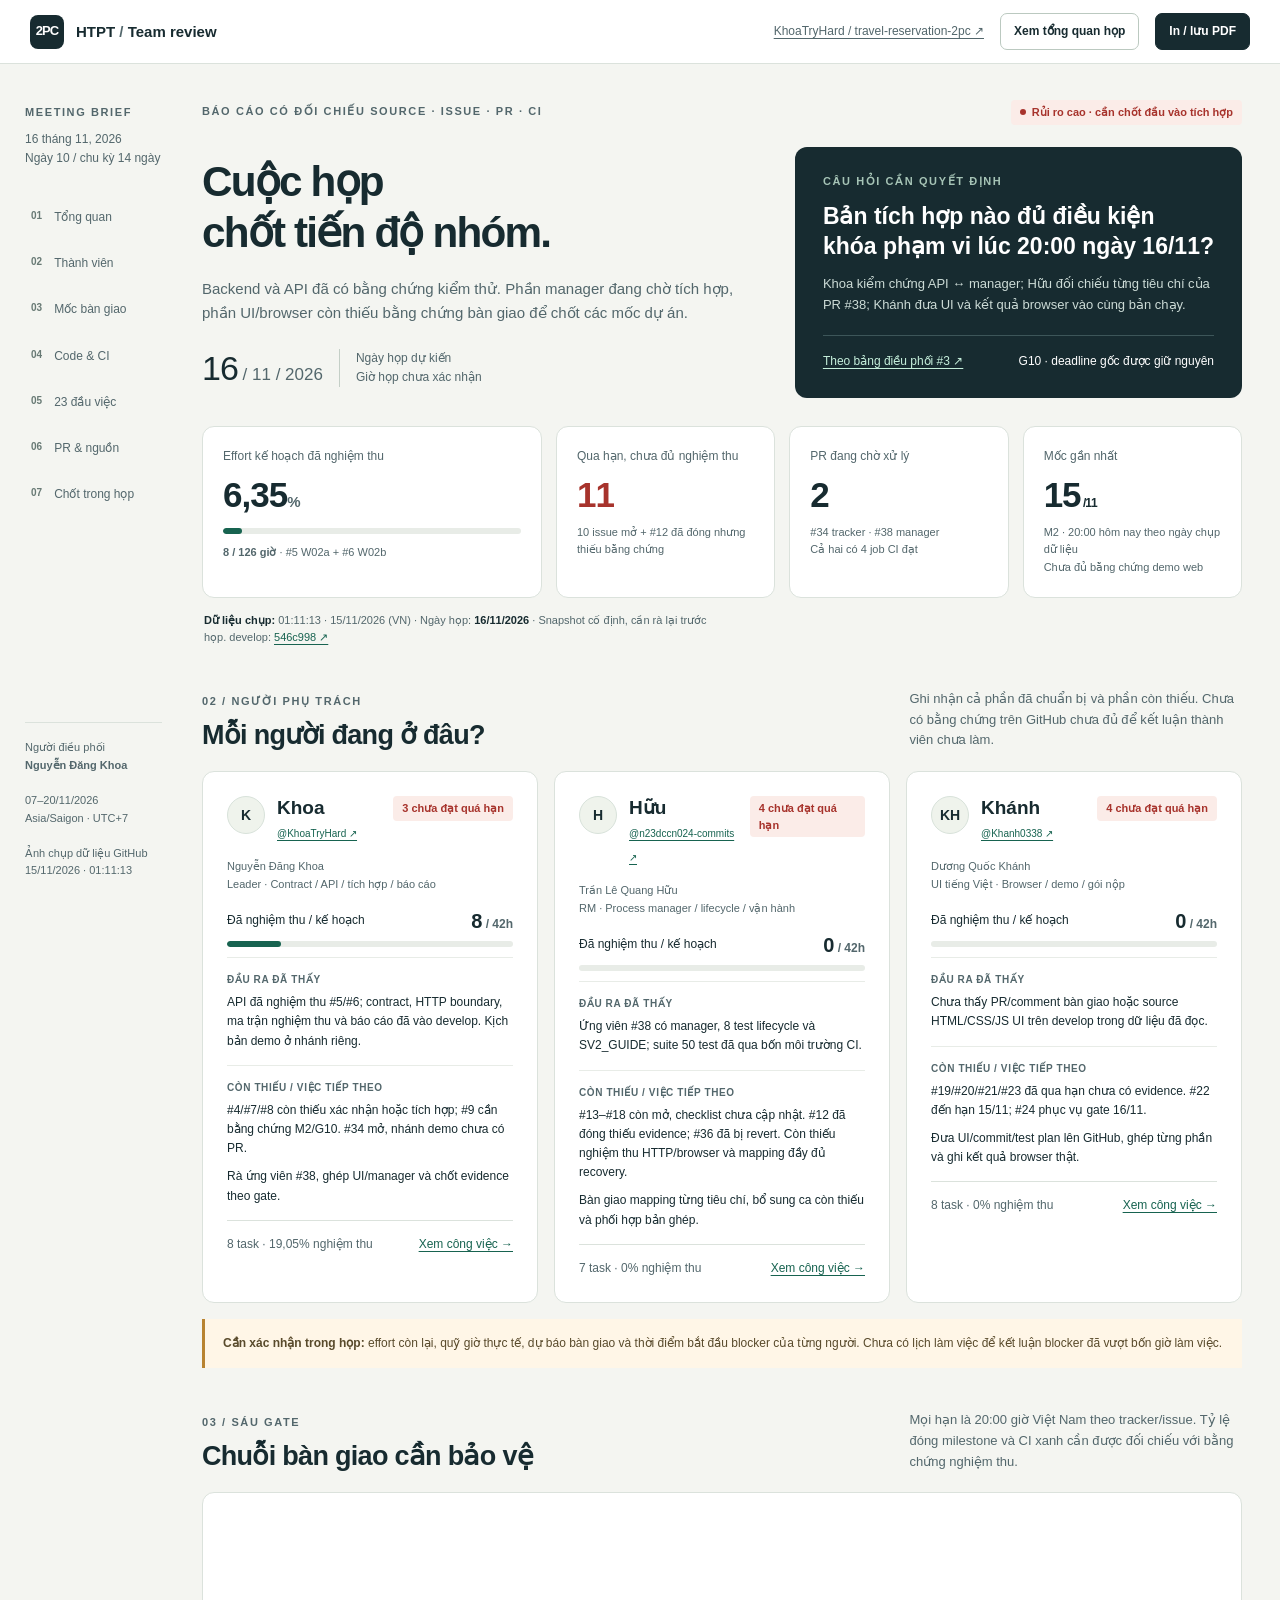
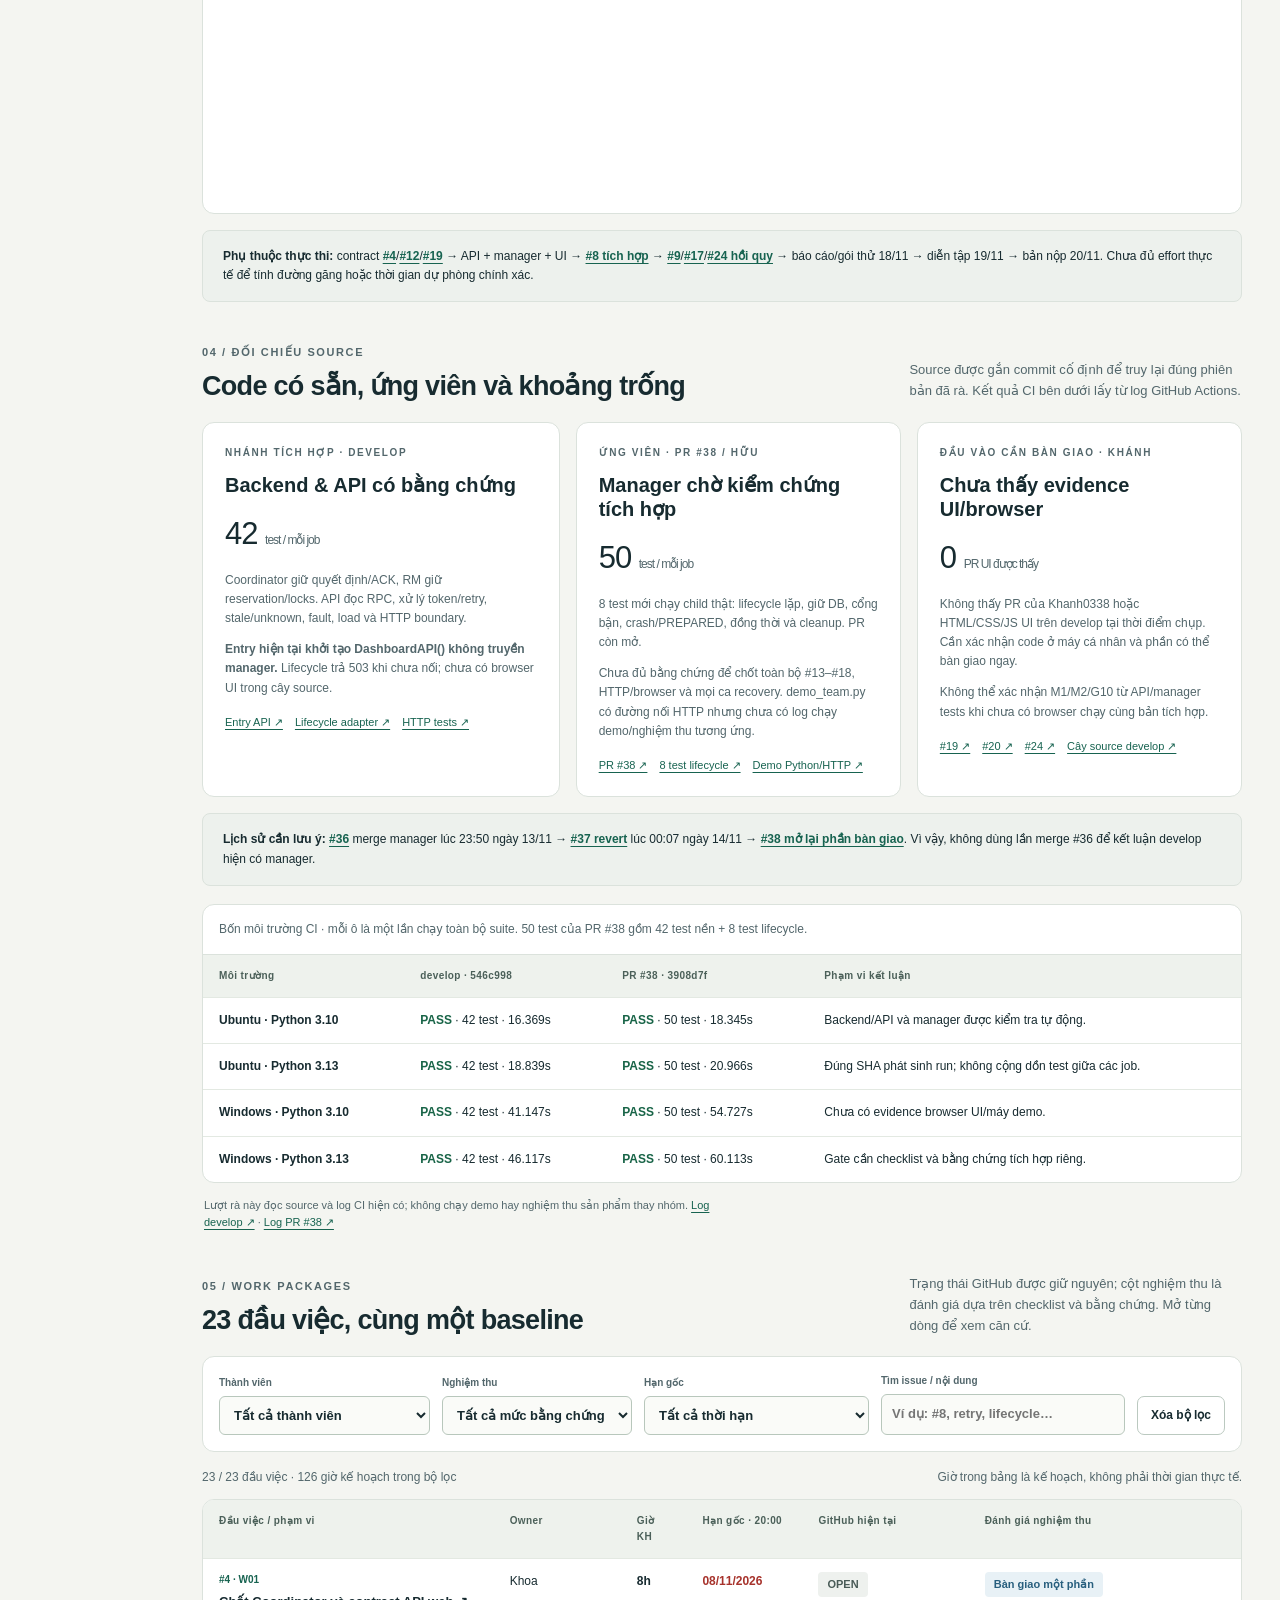
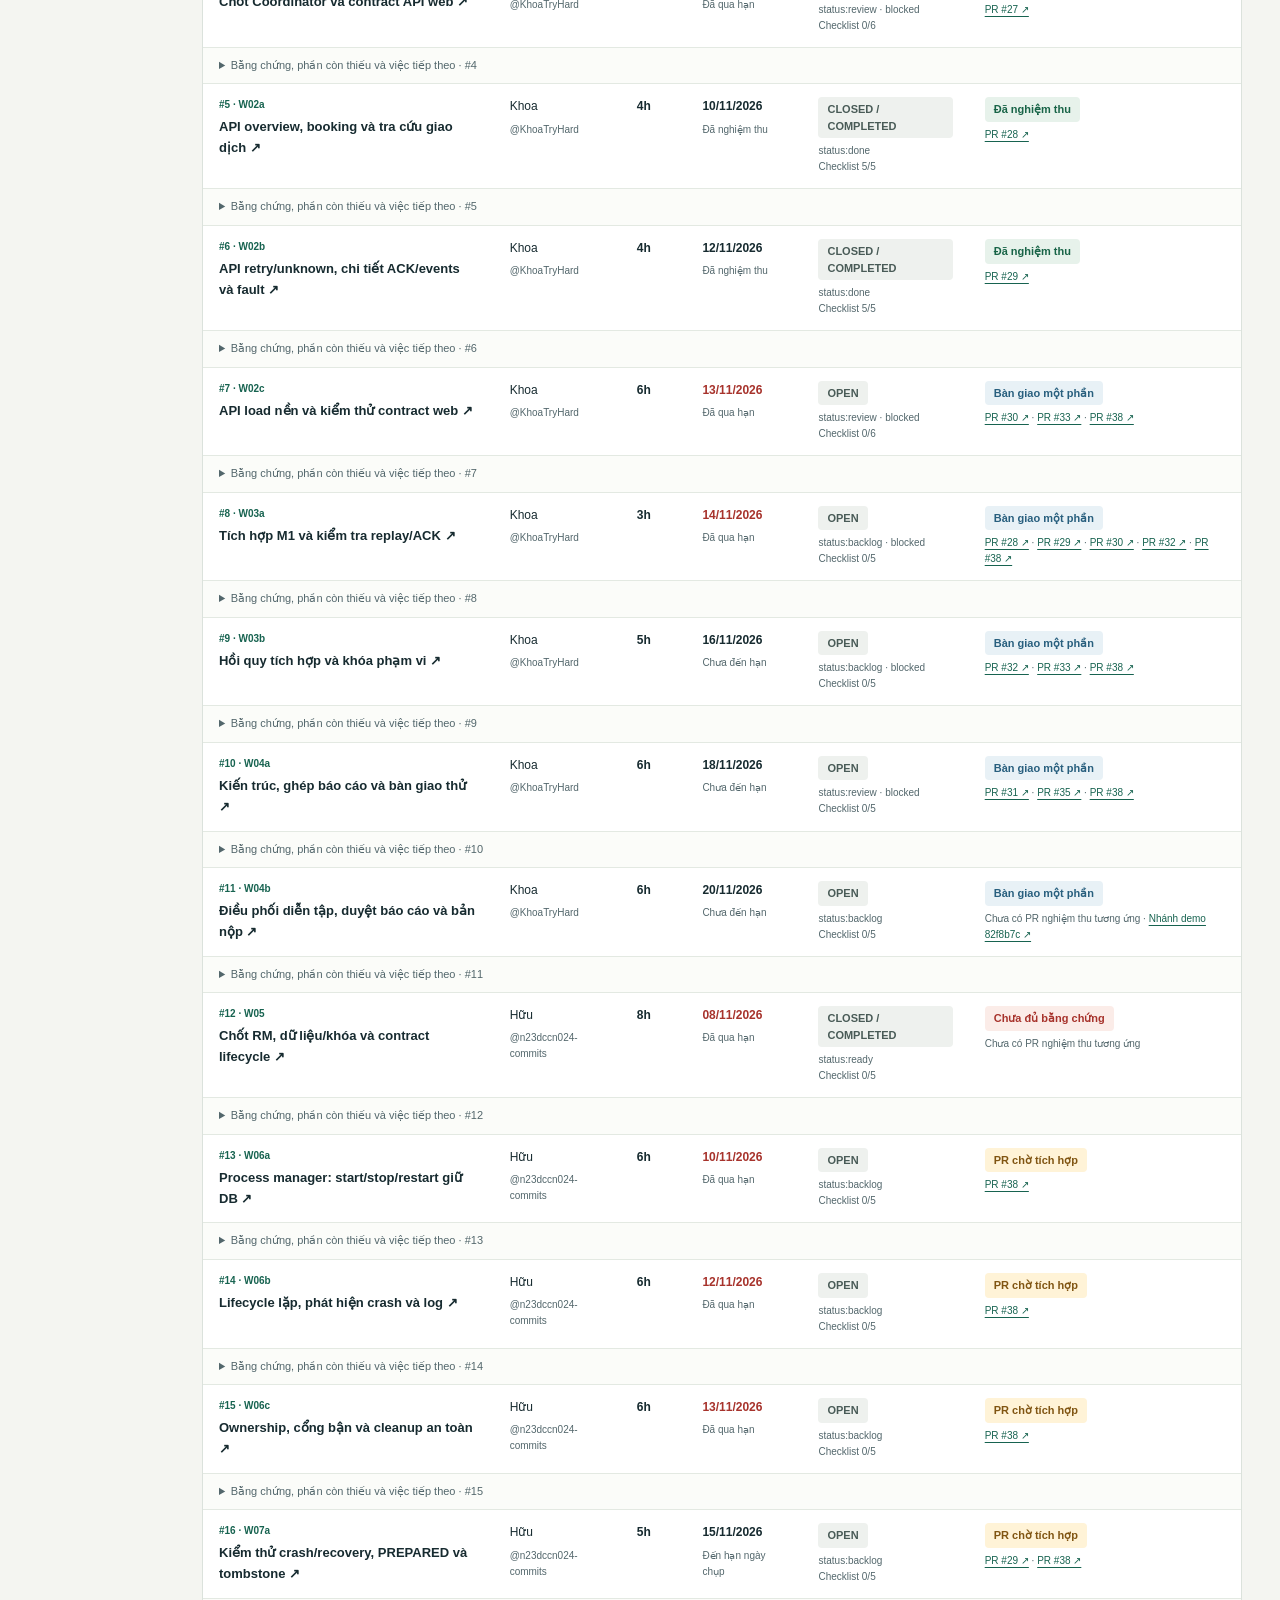
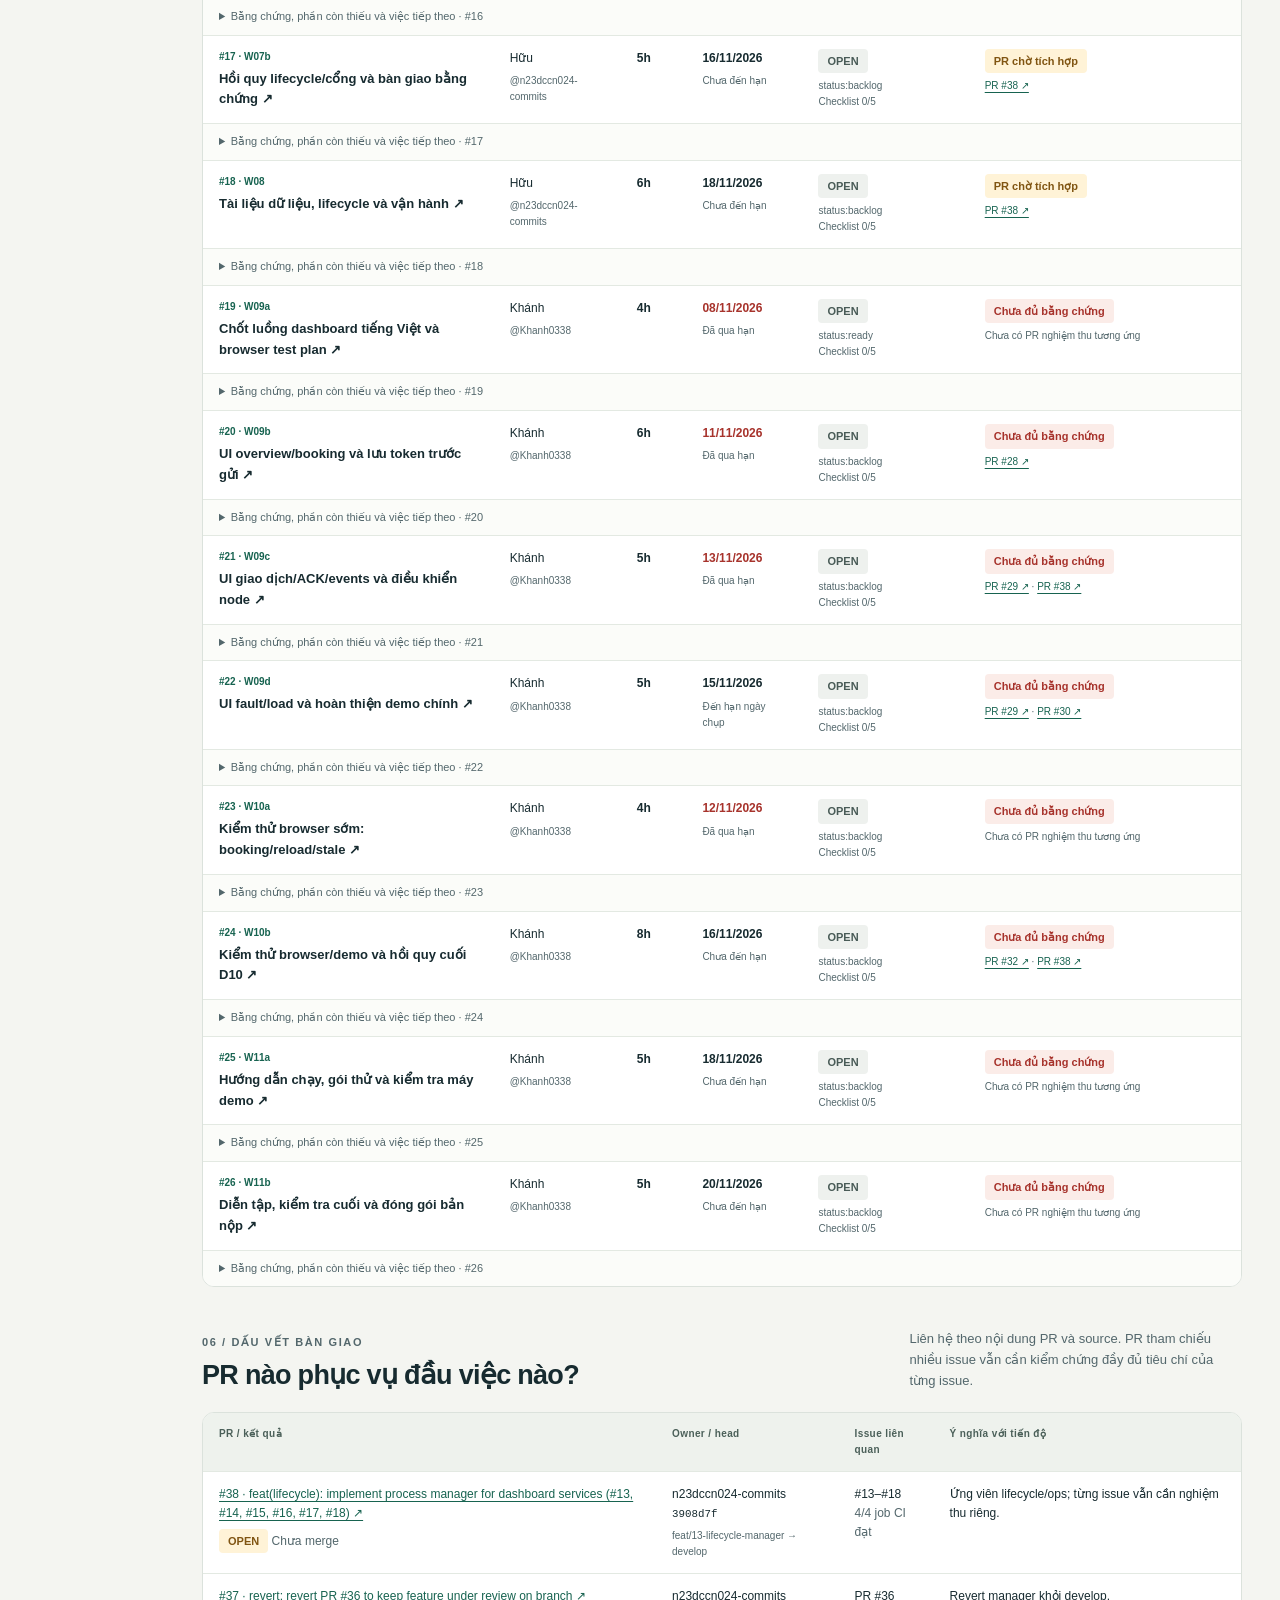
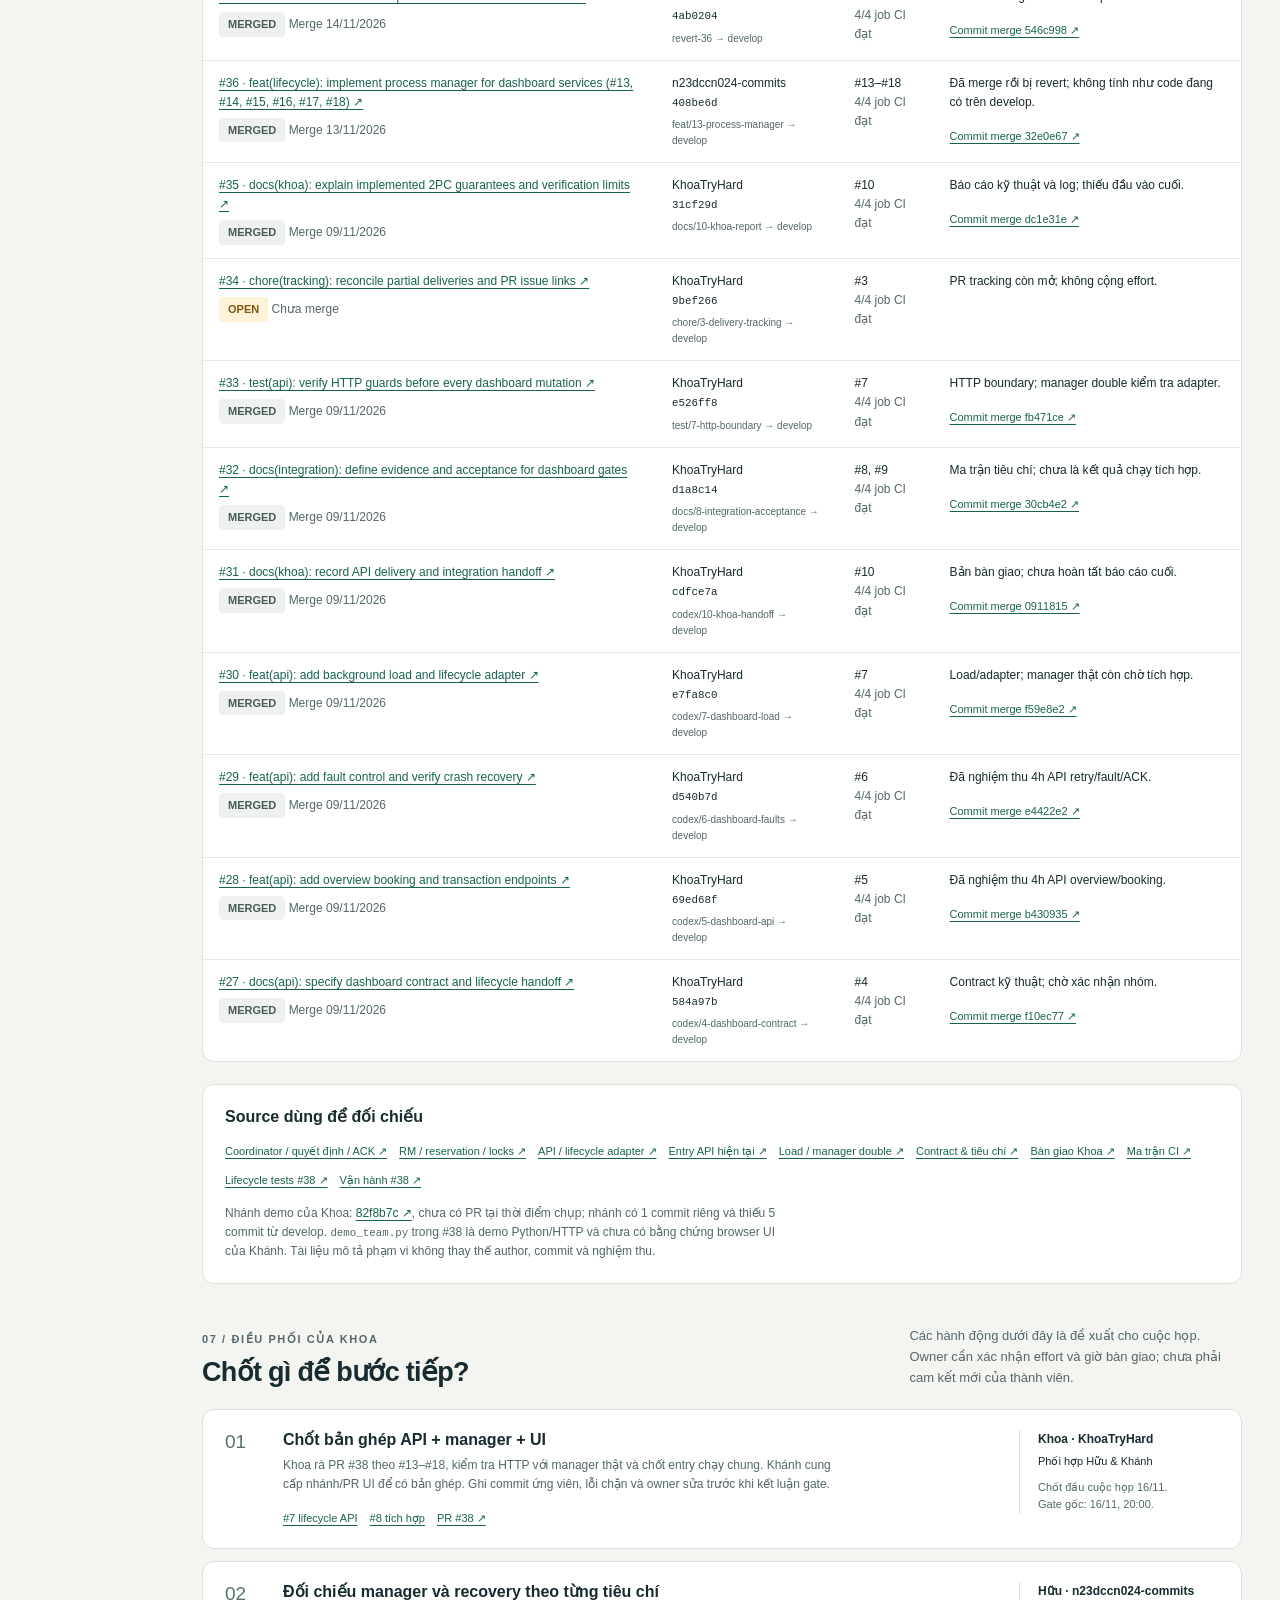
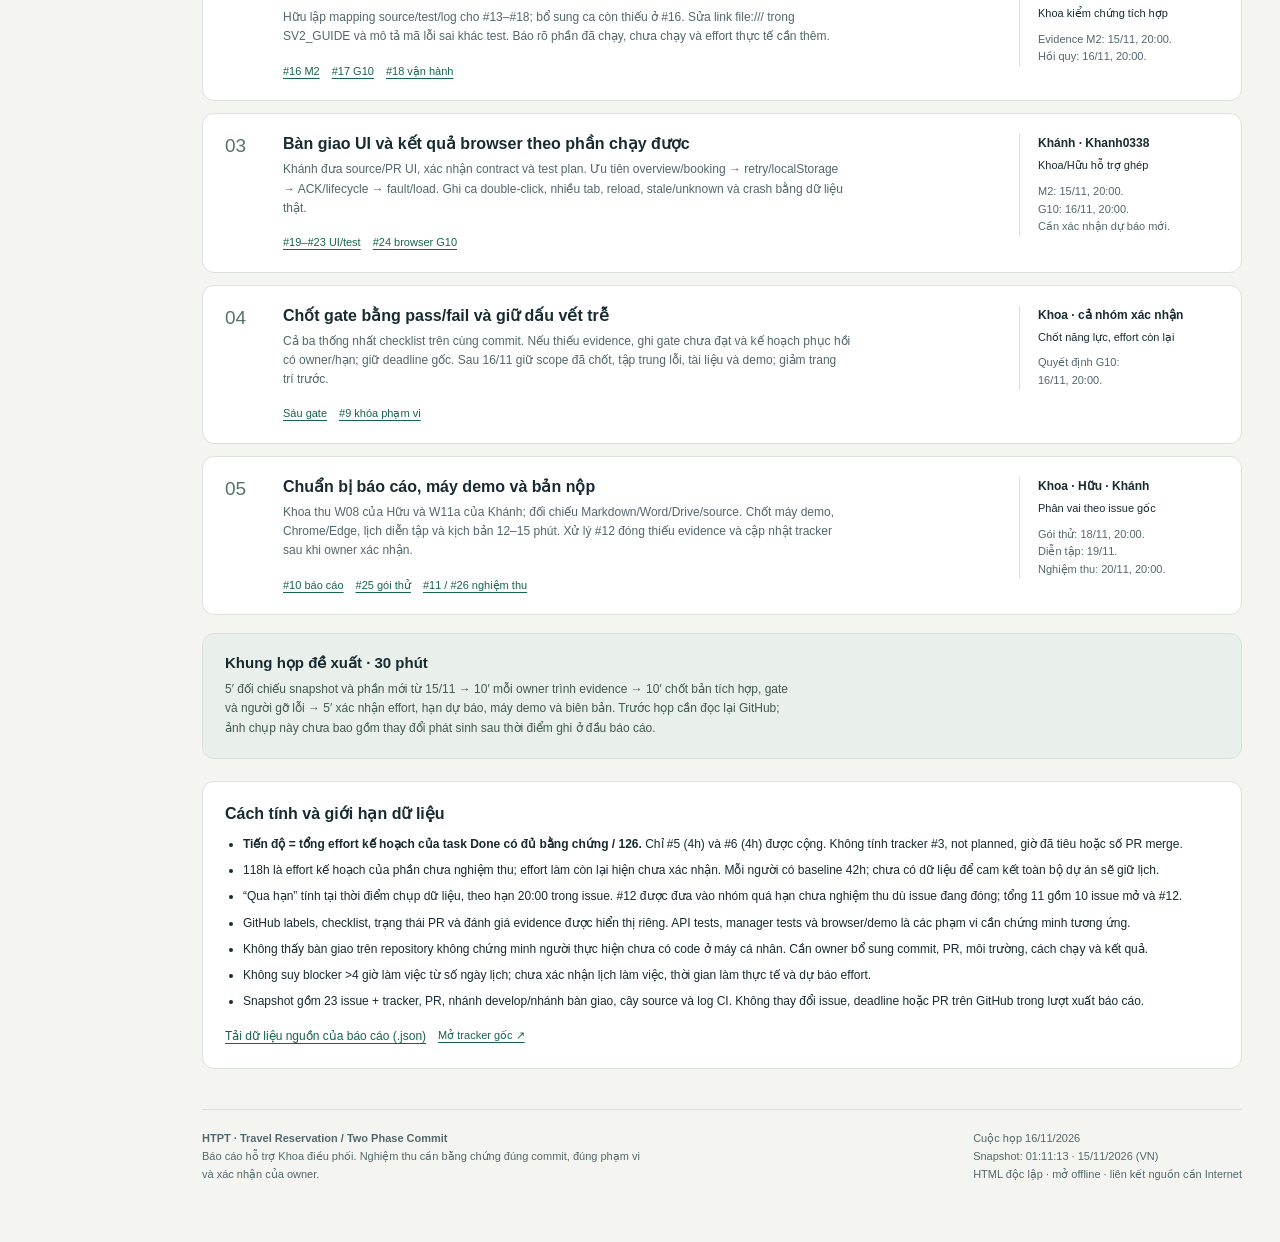
==== commit 036f2e0a: "format docs/meetings/team-progress-2026-11-16.html" ====
--- a/docs/meetings/team-progress-2026-11-16.html
+++ b/docs/meetings/team-progress-2026-11-16.html
@@ -1,195 +1,5042 @@
 <!doctype html>
 <html lang="vi">
-<head>
-<meta charset="utf-8">
-<meta name="viewport" content="width=device-width,initial-scale=1">
-<meta name="color-scheme" content="light">
-<title>HTPT 2PC · Căn cứ họp tiến độ 16/11/2026</title>
-<style>
-:root{--paper:#f4f5f1;--card:#fff;--ink:#172b30;--muted:#53676c;--line:#dbe2dc;--accent:#176350;--green:#186447;--green-bg:#e7f2eb;--red:#a7332c;--red-bg:#fbece8;--amber:#805512;--amber-bg:#fff3d7;--blue:#285f7e;--blue-bg:#e8f1f6;--radius:12px;--space:24px}
-*{box-sizing:border-box}html{scroll-behavior:smooth;scroll-padding-top:80px}body{margin:0;color:var(--ink);background:var(--paper);font-family:"Segoe UI",Arial,sans-serif;font-size:15px;line-height:1.6;font-variant-numeric:tabular-nums}a{color:var(--accent);text-underline-offset:3px}a:hover{color:#0b4233}button,input,select{font:inherit}button{cursor:pointer}button,a,input,select,summary{outline-offset:4px}button:focus-visible,a:focus-visible,input:focus-visible,select:focus-visible,summary:focus-visible{outline:3px solid #297ca7}h1,h2,h3,p{margin:0}h1,h2,h3{line-height:1.2}h1{font-size:clamp(30px,3.3vw,48px);letter-spacing:-1.8px;font-weight:650}h2{font-size:27px;letter-spacing:-.7px;font-weight:650}h3{font-size:19px;font-weight:650}p{max-width:85ch}small,.small{font-size:12px}code{font-family:Consolas,monospace;font-size:.9em;overflow-wrap:anywhere}.muted{color:var(--muted)}.eyebrow{font-size:11px;text-transform:uppercase;letter-spacing:1.6px;font-weight:700}.skip{position:absolute;top:-100px;left:20px;z-index:20;padding:12px;background:white}.skip:focus{top:12px}.topbar{position:sticky;top:0;z-index:8;height:64px;background:#fff;border-bottom:1px solid var(--line);display:flex;align-items:center;justify-content:space-between;padding:0 30px;gap:20px}.brand{display:flex;align-items:center;gap:12px;font-weight:650}.brandmark{display:grid;place-items:center;width:34px;height:34px;border-radius:8px;background:var(--ink);color:#fff;font-size:13px;letter-spacing:-1px}.topmeta{display:flex;align-items:center;gap:16px}.topmeta a{font-size:12px;color:var(--muted)}.button{border:1px solid #bbc9c0;background:white;border-radius:7px;color:var(--ink);padding:8px 13px;font-weight:600;font-size:12px;white-space:nowrap}.button:hover{background:#edf2ed}.button.primary{background:var(--ink);color:white;border-color:var(--ink)}.button.primary:hover{background:#2c484d}.layout{display:grid;grid-template-columns:180px minmax(0,1fr);max-width:1680px;margin:auto}.rail{padding:40px 18px 20px 25px;position:sticky;top:64px;align-self:start;height:calc(100vh - 64px);display:flex;flex-direction:column;gap:30px}.rail nav{display:grid;gap:6px}.rail nav a{text-decoration:none;color:var(--muted);padding:10px 6px;display:flex;gap:12px;font-size:12px;border-bottom:1px solid transparent}.rail nav a:hover{color:var(--accent);border-color:var(--line)}.rail nav span{font-size:10px;color:#687a75;font-weight:600}.rail-foot{margin-top:auto;border-top:1px solid var(--line);padding-top:16px;font-size:11px;color:var(--muted)}main{min-width:0;padding:36px 38px 60px 22px}.section{margin-top:42px;scroll-margin-top:88px}.section-head{display:flex;align-items:flex-end;justify-content:space-between;gap:18px;margin-bottom:20px}.section-head .eyebrow{color:var(--muted);margin-bottom:8px}.section-head>p{font-size:13px;color:var(--muted);max-width:46ch}.badge{display:inline-flex;align-items:center;gap:6px;padding:4px 9px;border-radius:4px;font-size:11px;font-weight:650;line-height:1.5;background:#eef1ee;color:#495b57;white-space:normal}.badge.red{color:var(--red);background:var(--red-bg)}.badge.green{color:var(--green);background:var(--green-bg)}.badge.amber{color:var(--amber);background:var(--amber-bg)}.badge.blue{color:var(--blue);background:var(--blue-bg)}.dot{width:6px;height:6px;background:currentColor;border-radius:50%;flex-shrink:0}.hero-top{display:flex;gap:14px;align-items:center;justify-content:space-between;margin-bottom:22px}.hero-top .eyebrow{color:var(--muted)}.hero{display:grid;grid-template-columns:minmax(0,1.25fr) minmax(0,1fr);gap:34px;align-items:center}.hero p{color:var(--muted);margin-top:18px;max-width:64ch}.meeting-date{display:flex;align-items:center;gap:16px;margin-top:24px}.date-block{font-size:34px;line-height:1;letter-spacing:-1px}.date-block span{font-size:17px;color:var(--muted);letter-spacing:0}.date-note{font-size:12px;border-left:1px solid #c4cfc7;padding-left:16px;color:var(--muted)}.focus-card{background:var(--ink);color:#fff;padding:26px 28px;border-radius:var(--radius)}.focus-card .eyebrow{color:#a6c4b6}.focus-card h3{font-size:23px;margin-top:12px;line-height:1.3}.focus-card p{color:#ccdbd6;font-size:13px;margin-top:12px}.focus-card a{color:#c5efdb}.focus-line{margin-top:20px;padding-top:16px;border-top:1px solid #3d5659;font-size:12px;display:flex;justify-content:space-between;gap:14px}.kpis{display:grid;grid-template-columns:1.55fr 1fr 1fr 1fr;gap:14px;margin-top:28px}.kpi{background:var(--card);border:1px solid var(--line);padding:20px;border-radius:var(--radius);min-width:0}.kpi .label{font-size:12px;color:var(--muted)}.kpi .value{font-size:35px;line-height:1.2;font-weight:650;letter-spacing:-1px;margin:8px 0}.kpi .value small{font-size:15px;color:var(--muted);letter-spacing:0}.kpi .note{font-size:11px;color:var(--muted)}.meter{height:6px;background:#e8ece7;margin:12px 0 10px;border-radius:10px;overflow:hidden}.meter span{height:100%;display:block;background:var(--accent);border-radius:10px}.kpi.danger .value{color:var(--red)}.snapshot-note{font-size:11px;color:var(--muted);margin-top:14px;padding-left:2px}.snapshot-note strong{color:var(--ink)}.grid3{display:grid;grid-template-columns:repeat(3,minmax(0,1fr));gap:16px}.person{background:white;border:1px solid var(--line);border-radius:var(--radius);padding:24px;min-width:0}.person-head{display:flex;justify-content:space-between;align-items:flex-start;gap:12px}.avatar{width:38px;height:38px;border:1px solid #d8e2da;background:#eff3ec;border-radius:50%;display:grid;place-items:center;font-size:14px;font-weight:650;flex-shrink:0}.person-name{display:flex;gap:12px;min-width:0}.person-name a{font-size:10px;overflow-wrap:anywhere}.person h3{margin-top:1px}.role{font-size:11px;color:var(--muted);margin:14px 0}.person-stat{display:flex;justify-content:space-between;font-size:12px;margin-top:18px;gap:10px}.person-stat strong{font-size:20px;line-height:1}.person .meter{margin-top:10px}.fact{font-size:12px;padding:14px 0;border-top:1px solid #e8ece7}.fact strong{display:block;font-size:10px;color:var(--muted);letter-spacing:.6px;margin-bottom:5px;text-transform:uppercase}.person-footer{padding-top:14px;border-top:1px solid var(--line);display:flex;justify-content:space-between;gap:8px;align-items:center}.text-button{background:none;border:0;color:var(--accent);padding:0;font-size:12px;text-decoration:underline;text-underline-offset:3px}.gate-grid{display:grid;grid-template-columns:repeat(6,minmax(0,1fr));gap:0;border:1px solid var(--line);border-radius:var(--radius);overflow:hidden;background:white}.gate{padding:20px 16px;border-right:1px solid var(--line);position:relative;min-width:0}.gate:last-child{border:0}.gate.past{border-top:3px solid var(--red);padding-top:17px}.gate.near{border-top:3px solid #bd8626;padding-top:17px}.gate.future{border-top:3px solid #bac9c0;padding-top:17px}.gate .gate-code{font-size:11px;font-weight:650;letter-spacing:1px;color:var(--muted)}.gate .day{font-size:25px;letter-spacing:-.8px;margin:9px 0}.gate h3{font-size:13px;line-height:1.4;min-height:37px;margin-bottom:12px}.gate p{font-size:11px;color:var(--muted);margin-top:12px}.gate .badge{font-size:10px}.gate-evidence{margin-top:12px;font-size:11px}.callout{margin-top:16px;background:#fff6e7;border-left:3px solid #b88331;padding:15px 18px;font-size:12px;color:#594a2b}.source-board{display:grid;grid-template-columns:1.1fr 1fr 1fr;gap:16px}.source-card{background:white;border:1px solid var(--line);border-radius:var(--radius);padding:22px;min-width:0}.source-card .eyebrow{color:var(--muted);font-size:10px}.source-card h3{font-size:20px;margin:12px 0}.source-card p{font-size:12px;color:var(--muted);margin-top:12px}.source-card .big{font-size:31px;letter-spacing:-1px}.link-row{display:flex;gap:12px;flex-wrap:wrap;font-size:11px;margin-top:16px}.trace{margin-top:16px;padding:16px 20px;border:1px solid var(--line);border-radius:8px;font-size:12px;background:#edf1ed}.trace a{font-weight:600}.table-wrap{width:100%;overflow-x:auto;border:1px solid var(--line);border-radius:var(--radius);background:white}table{width:100%;border-collapse:collapse;text-align:left;font-size:12px}th{font-weight:650;background:#eef2ed;color:#4b6059;font-size:10px;letter-spacing:.4px}th,td{padding:13px 16px;vertical-align:top;border-bottom:1px solid #e3e9e2}tbody:last-child tr:last-child td{border-bottom:0}caption{padding:15px 16px;text-align:left;font-size:12px;color:var(--muted);border-bottom:1px solid var(--line)}.ci-table td:first-child{font-weight:600}.ci-table .pass{color:var(--green);font-weight:650}.filterbar{display:flex;align-items:flex-end;gap:12px;flex-wrap:wrap;margin-bottom:16px;background:white;padding:16px;border:1px solid var(--line);border-radius:var(--radius)}.filterbar label{display:grid;gap:5px;font-size:10px;color:var(--muted);font-weight:600;min-width:0}.filterbar select,.filterbar input{font-size:13px;padding:9px 10px;background:#fafbf8;color:var(--ink);border:1px solid #b8c7bc;border-radius:6px;min-height:39px}.filterbar input{min-width:200px}.filterbar .search-field{flex:1}.filterbar .button{min-height:39px}.filter-note{display:flex;justify-content:space-between;gap:12px;font-size:12px;color:var(--muted);margin-bottom:12px}.task-table{min-width:1000px}.task-title{font-size:13px;font-weight:600;color:var(--ink);text-decoration:none}.task-title:hover{text-decoration:underline}.task-code{display:block;font-size:10px;font-weight:650;color:var(--accent);margin-bottom:4px}.github-labels{font-size:10px;color:var(--muted);margin-top:5px;overflow-wrap:anywhere}.deadline{font-weight:600;white-space:nowrap}.deadline.overdue{color:var(--red)}.details-row td{padding:0 16px;background:#fbfcf9}.details-row summary{padding:9px 0;cursor:pointer;font-size:11px;color:var(--muted)}.detail-grid{display:grid;grid-template-columns:1fr 1fr;gap:16px;padding:10px 0 18px}.detail-col{min-width:0}.detail-col h4{font-size:11px;margin:0 0 6px;color:var(--muted);text-transform:uppercase;letter-spacing:.4px}.detail-col p{font-size:12px;margin:0 0 15px}.detail-col ul{padding-left:18px;margin:0;font-size:12px}.detail-col li{margin-bottom:7px}.check-item{display:flex;gap:8px;align-items:flex-start;margin-bottom:7px;font-size:11px}.checkbox{width:13px;height:13px;display:grid;place-items:center;flex-shrink:0;line-height:1;border:1px solid #a4b6a9;margin-top:3px;color:var(--green);font-size:10px}.source-details{margin-top:14px}.source-details summary{font-size:11px;color:var(--muted);cursor:pointer}.source-details pre{white-space:pre-wrap;overflow-wrap:anywhere;max-height:400px;overflow:auto;font-size:11px;background:#eef2ec;padding:12px;font-family:inherit}.raw-comment{margin-top:12px;padding-left:12px;border-left:2px solid #cfdbd0;font-size:11px;white-space:pre-wrap;overflow-wrap:anywhere}.empty-state{padding:40px 20px;text-align:center;color:var(--muted);border:1px dashed #b9c7bc;border-radius:var(--radius);background:#fff}.action-list{counter-reset:actions;display:grid;gap:12px}.action{counter-increment:actions;display:grid;grid-template-columns:40px 1fr 200px;gap:18px;padding:20px 22px;border:1px solid var(--line);border-radius:var(--radius);background:#fff;align-items:start}.action:before{content:counter(actions,decimal-leading-zero);font-size:19px;color:#58736a;line-height:1.3}.action h3{font-size:16px;margin-bottom:7px}.action p{font-size:12px;color:var(--muted)}.action .owner{font-size:11px;border-left:1px solid var(--line);padding-left:18px}.action .owner strong{display:block;font-size:12px;margin-bottom:4px}.owner-date{margin-top:8px;color:var(--muted)}.agenda{margin-top:18px;padding:20px 22px;border:1px solid var(--line);border-radius:var(--radius);background:#e9efea}.agenda h3{font-size:15px;margin-bottom:8px}.agenda p{font-size:12px;color:#415a51}.method{margin-top:22px;font-size:12px;background:white;border:1px solid var(--line);border-radius:var(--radius);padding:22px}.method ul{padding-left:18px;margin:12px 0 0}.method li{margin-bottom:7px}.method h3{font-size:16px}.footer{margin-top:40px;display:flex;justify-content:space-between;gap:20px;border-top:1px solid var(--line);padding-top:20px;font-size:11px;color:var(--muted)}.footer p{max-width:72ch}.no-print{}.print-note{display:none}.meeting-mode .deep-section{display:none}.meeting-mode .rail .deep-link{display:none}.meeting-mode h1{font-size:clamp(36px,4vw,58px)}.meeting-mode .kpi .value{font-size:42px}.meeting-mode .rail{width:auto}.meeting-mode .snapshot-note{font-size:12px}.notice{padding:14px 20px;background:var(--red-bg);color:var(--red);font-size:12px}.sr-only{position:absolute;width:1px;height:1px;padding:0;margin:-1px;overflow:hidden;clip:rect(0,0,0,0);white-space:nowrap;border:0}
-@media(min-width:1600px){main{padding-right:48px}.hero{gap:60px}.kpi{padding:24px}}
-@media(max-width:1150px){.layout{grid-template-columns:140px minmax(0,1fr)}.rail{padding-left:18px}.hero{gap:24px}main{padding-right:24px;padding-left:12px}.kpis{grid-template-columns:repeat(2,minmax(0,1fr))}.grid3{grid-template-columns:1fr}.person{display:grid;grid-template-columns:1fr 1fr;column-gap:24px}.person-head,.role,.person-stat,.person .meter,.person-footer{grid-column:1}.person .fact:nth-of-type(1){grid-column:2;grid-row:1/4}.person .fact:nth-of-type(2){grid-column:2}.person-footer{margin-top:12px}.gate-grid{grid-template-columns:repeat(3,minmax(0,1fr))}.gate:nth-child(3){border-right:0}.gate:nth-child(-n+3){border-bottom:1px solid var(--line)}.source-board{grid-template-columns:1fr 1fr}.source-board .source-card:last-child{grid-column:1/-1}.action{grid-template-columns:30px 1fr 170px;gap:12px}}
-@media(max-width:800px){.topbar{height:auto;min-height:64px;padding:12px 20px;flex-wrap:wrap;gap:10px}.topmeta{gap:8px}.topmeta>a{display:none}.layout{display:block}.rail{display:none}main{padding:26px 20px 40px}.hero{grid-template-columns:1fr}.hero-top{align-items:flex-start;gap:10px;flex-wrap:wrap}.hero-top .eyebrow{font-size:10px}.hero .focus-card{padding:24px}.section-head{align-items:flex-start;flex-direction:column;gap:10px}.section-head>p{max-width:75ch}.action{grid-template-columns:28px 1fr}.action .owner{grid-column:2;border:0;padding:8px 0 0}.source-board{grid-template-columns:1fr}.source-board .source-card:last-child{grid-column:auto}.detail-grid{grid-template-columns:1fr}.footer{flex-direction:column}.person{display:block}.person .fact{padding-top:14px}.filterbar label{flex:1;min-width:160px}.filterbar .search-field{flex-basis:100%}.filterbar select,.filterbar input{font-size:16px;width:100%}.filter-note{flex-direction:column;gap:4px}}
-@media(max-width:480px){h1{font-size:33px;letter-spacing:-1px}h2{font-size:24px}.kpis{gap:10px}.kpi{padding:16px}.kpi .value{font-size:29px}.kpi .note{font-size:10px}.gate-grid{grid-template-columns:repeat(2,minmax(0,1fr))}.gate:nth-child(3){border-right:1px solid var(--line)}.gate:nth-child(2n){border-right:0}.gate:nth-child(4){border-bottom:1px solid var(--line)}.topmeta .button{font-size:10px;padding:7px 9px}.brand{font-size:13px}.focus-line{flex-direction:column;gap:4px}.meeting-date{align-items:flex-start}.date-note{font-size:11px}.filterbar{padding:13px}.action{padding:16px}.snapshot-note{line-height:1.7}}
-@media(prefers-reduced-motion:reduce){html{scroll-behavior:auto}}
-@media print{@page{size:A4 landscape;margin:12mm}html{scroll-behavior:auto}body{background:white;font-size:10px;-webkit-print-color-adjust:exact;print-color-adjust:exact}.topbar,.rail,.no-print,.filterbar,.source-details,.raw-comment,.task-details>summary{display:none!important}.layout{display:block;max-width:none}main{padding:0}.hero{grid-template-columns:1.2fr 1fr;gap:25px}h1,.meeting-mode h1{font-size:29px;letter-spacing:-.7px}h2{font-size:22px}.section{margin-top:26px}.section-head{margin-bottom:12px}.section-head>p{font-size:10px}.hero-top{margin-bottom:14px}.focus-card{padding:20px}.focus-card h3{font-size:18px}.focus-card p{font-size:10px}.kpis{grid-template-columns:1.5fr 1fr 1fr 1fr;gap:10px}.kpi{padding:14px}.kpi .value,.meeting-mode .kpi .value{font-size:28px}.grid3{grid-template-columns:repeat(3,minmax(0,1fr));gap:12px}.person{display:block;padding:17px}.person-name a{font-size:9px}.person h3{font-size:17px}.person .fact,.person .role{font-size:10px}.person-stat{font-size:10px}.gate-grid{grid-template-columns:repeat(6,minmax(0,1fr))}.gate{padding:14px 10px}.gate.past,.gate.near,.gate.future{padding-top:11px}.gate:nth-child(3){border-right:1px solid var(--line)}.gate:nth-child(-n+3){border-bottom:0}.gate h3{font-size:11px}.gate p{font-size:9px}.gate .day{font-size:21px}.source-board{grid-template-columns:1.1fr 1fr 1fr}.source-board .source-card:last-child{grid-column:auto}.source-card{padding:17px}.source-card p{font-size:10px}.source-card h3{font-size:17px}.table-wrap{overflow:visible;border-radius:0}table,.task-table{min-width:0;font-size:9px;table-layout:fixed}.task-table th:nth-child(1){width:27%}.task-table th:nth-child(2){width:10%}.task-table th:nth-child(3){width:7%}.task-table th:nth-child(4){width:13%}.task-table th:nth-child(5){width:19%}.task-table th:nth-child(6){width:24%}th,td{padding:9px 10px;overflow-wrap:anywhere}.task-title{font-size:11px}.details-row{break-inside:avoid}.detail-grid{display:grid!important;grid-template-columns:1fr 1fr;gap:18px;padding:10px 0 15px}.detail-col p,.detail-col li{font-size:10px}.check-item{font-size:9px}.task-table tbody{break-inside:avoid}.task-table tbody[hidden]{display:table-row-group!important}.meeting-mode .deep-section{display:block!important}.print-note{display:block;margin-bottom:12px;font-size:10px}.task-details:not([open])>.detail-grid{display:grid!important}.badge{font-size:9px;padding:3px 6px}.action{grid-template-columns:30px 1fr 180px;padding:14px 18px;break-inside:avoid}.action h3{font-size:13px}.action p{font-size:10px}.action .owner{font-size:10px}.section-head,h2,h3{break-after:avoid}.person,.focus-card,.kpi,.source-card,.method,.agenda{break-inside:avoid}.footer{font-size:9px}.empty-state{display:none}a{color:inherit}.filter-note{display:none}.method ul{font-size:10px}.notice{font-size:10px}.hero p{font-size:11px}.snapshot-note{font-size:9px}.footer{margin-top:25px}}
-@media print{.task-details .detail-grid{grid-template-columns:1fr!important}.task-details .detail-col:nth-child(2){display:none}.task-details .detail-col:first-child{display:grid;grid-template-columns:125px minmax(0,1fr);column-gap:14px;row-gap:7px}.task-details .detail-col:first-child h4{font-size:9px;line-height:1.5;margin:0}.task-details .detail-col:first-child p{margin:0;font-size:9px;line-height:1.5}.task-details .detail-col:first-child>.link-row{grid-column:1/-1;margin-top:4px;font-size:9px}.task-table tbody{break-inside:avoid}.details-row{break-inside:auto}.task-table td{padding-top:8px;padding-bottom:8px}.details-row td{padding-top:0;padding-bottom:0}}
-</style>
-</head>
-<body>
-<a class="skip" href="#main">Đến nội dung báo cáo</a>
-<header class="topbar">
- <div class="brand"><span class="brandmark" aria-hidden="true">2PC</span><span>HTPT <span class="muted">/</span> Team review</span></div>
- <div class="topmeta"><a href="https://github.com/KhoaTryHard/travel-reservation-2pc" target="_blank" rel="noopener noreferrer">KhoaTryHard / travel-reservation-2pc ↗</a><button class="button" id="meeting-toggle" aria-pressed="false">Xem tổng quan họp</button><button class="button primary" id="print-button">In / lưu PDF</button></div>
-</header>
-<noscript><div class="notice">Báo cáo cần JavaScript để hiển thị bảng bằng chứng và bộ lọc. Dữ liệu đã được nhúng trong file, không cần Internet để xem; liên kết GitHub cần kết nối mạng.</div></noscript>
-<div class="layout">
-<aside class="rail" aria-label="Điều hướng báo cáo">
- <div><div class="eyebrow muted">Meeting brief</div><p class="small muted" style="margin-top:8px">16 tháng 11, 2026<br>Ngày 10 / chu kỳ 14 ngày</p></div>
- <nav><a href="#overview"><span>01</span>Tổng quan</a><a href="#team"><span>02</span>Thành viên</a><a href="#gates"><span>03</span>Mốc bàn giao</a><a href="#source"><span>04</span>Code & CI</a><a class="deep-link" href="#tasks"><span>05</span>23 đầu việc</a><a class="deep-link" href="#evidence"><span>06</span>PR & nguồn</a><a href="#decisions"><span>07</span>Chốt trong họp</a></nav>
- <div class="rail-foot">Người điều phối<br><strong>Nguyễn Đăng Khoa</strong><br><br>07–20/11/2026<br>Asia/Saigon · UTC+7<br><br>Ảnh chụp dữ liệu GitHub<br><span id="rail-capture"></span></div>
-</aside>
-<main id="main">
-<section id="overview" aria-labelledby="report-title">
- <div class="hero-top"><div class="eyebrow">Báo cáo có đối chiếu source · issue · PR · CI</div><span class="badge red"><span class="dot"></span>Rủi ro cao · cần chốt đầu vào tích hợp</span></div>
- <div class="hero">
-  <div><h1 id="report-title">Cuộc họp<br>chốt tiến độ nhóm.</h1><p>Backend và API đã có bằng chứng kiểm thử. Phần manager đang chờ tích hợp, phần UI/browser còn thiếu bằng chứng bàn giao để chốt các mốc dự án.</p><div class="meeting-date"><div class="date-block">16<span> / 11 / 2026</span></div><div class="date-note">Ngày họp dự kiến<br>Giờ họp chưa xác nhận</div></div></div>
-  <div class="focus-card"><div class="eyebrow">Câu hỏi cần quyết định</div><h3>Bản tích hợp nào đủ điều kiện<br>khóa phạm vi lúc 20:00 ngày 16/11?</h3><p>Khoa kiểm chứng API ↔ manager; Hữu đối chiếu từng tiêu chí của PR #38; Khánh đưa UI và kết quả browser vào cùng bản chạy.</p><div class="focus-line"><span><a href="https://github.com/KhoaTryHard/travel-reservation-2pc/issues/3" target="_blank" rel="noopener noreferrer">Theo bảng điều phối #3 ↗</a></span><span>G10 · deadline gốc được giữ nguyên</span></div></div>
- </div>
- <div class="kpis">
-  <article class="kpi"><div class="label">Effort kế hoạch đã nghiệm thu</div><div class="value" id="kpi-progress">—</div><div class="meter" role="img" aria-label="8 trên 126 giờ kế hoạch đã nghiệm thu"><span style="width:6.349206349%"></span></div><div class="note"><strong>8 / 126 giờ</strong> · #5 W02a + #6 W02b</div></article>
-  <article class="kpi danger"><div class="label">Qua hạn, chưa đủ nghiệm thu</div><div class="value" id="kpi-overdue">—</div><div class="note">10 issue mở + #12 đã đóng nhưng thiếu bằng chứng</div></article>
-  <article class="kpi"><div class="label">PR đang chờ xử lý</div><div class="value" id="kpi-pr">—</div><div class="note">#34 tracker · #38 manager<br>Cả hai có 4 job CI đạt</div></article>
-  <article class="kpi"><div class="label">Mốc gần nhất</div><div class="value">15<span class="small"> /11</span></div><div class="note">M2 · 20:00 hôm nay theo ngày chụp dữ liệu<br>Chưa đủ bằng chứng demo web</div></article>
- </div>
- <p class="snapshot-note"><strong>Dữ liệu chụp:</strong> <span id="capture-time"></span> · Ngày họp: <strong>16/11/2026</strong> · Snapshot cố định, cần rà lại trước họp. <span id="develop-caption"></span></p>
-</section>
+  <head>
+    <meta charset="utf-8" />
+    <meta name="viewport" content="width=device-width,initial-scale=1" />
+    <meta name="color-scheme" content="light" />
+    <title>HTPT 2PC · Căn cứ họp tiến độ 16/11/2026</title>
+    <style>
+      :root {
+        --paper: #f4f5f1;
+        --card: #fff;
+        --ink: #172b30;
+        --muted: #53676c;
+        --line: #dbe2dc;
+        --accent: #176350;
+        --green: #186447;
+        --green-bg: #e7f2eb;
+        --red: #a7332c;
+        --red-bg: #fbece8;
+        --amber: #805512;
+        --amber-bg: #fff3d7;
+        --blue: #285f7e;
+        --blue-bg: #e8f1f6;
+        --radius: 12px;
+        --space: 24px;
+      }
+      * {
+        box-sizing: border-box;
+      }
+      html {
+        scroll-behavior: smooth;
+        scroll-padding-top: 80px;
+      }
+      body {
+        margin: 0;
+        color: var(--ink);
+        background: var(--paper);
+        font-family: "Segoe UI", Arial, sans-serif;
+        font-size: 15px;
+        line-height: 1.6;
+        font-variant-numeric: tabular-nums;
+      }
+      a {
+        color: var(--accent);
+        text-underline-offset: 3px;
+      }
+      a:hover {
+        color: #0b4233;
+      }
+      button,
+      input,
+      select {
+        font: inherit;
+      }
+      button {
+        cursor: pointer;
+      }
+      button,
+      a,
+      input,
+      select,
+      summary {
+        outline-offset: 4px;
+      }
+      button:focus-visible,
+      a:focus-visible,
+      input:focus-visible,
+      select:focus-visible,
+      summary:focus-visible {
+        outline: 3px solid #297ca7;
+      }
+      h1,
+      h2,
+      h3,
+      p {
+        margin: 0;
+      }
+      h1,
+      h2,
+      h3 {
+        line-height: 1.2;
+      }
+      h1 {
+        font-size: clamp(30px, 3.3vw, 48px);
+        letter-spacing: -1.8px;
+        font-weight: 650;
+      }
+      h2 {
+        font-size: 27px;
+        letter-spacing: -0.7px;
+        font-weight: 650;
+      }
+      h3 {
+        font-size: 19px;
+        font-weight: 650;
+      }
+      p {
+        max-width: 85ch;
+      }
+      small,
+      .small {
+        font-size: 12px;
+      }
+      code {
+        font-family: Consolas, monospace;
+        font-size: 0.9em;
+        overflow-wrap: anywhere;
+      }
+      .muted {
+        color: var(--muted);
+      }
+      .eyebrow {
+        font-size: 11px;
+        text-transform: uppercase;
+        letter-spacing: 1.6px;
+        font-weight: 700;
+      }
+      .skip {
+        position: absolute;
+        top: -100px;
+        left: 20px;
+        z-index: 20;
+        padding: 12px;
+        background: white;
+      }
+      .skip:focus {
+        top: 12px;
+      }
+      .topbar {
+        position: sticky;
+        top: 0;
+        z-index: 8;
+        height: 64px;
+        background: #fff;
+        border-bottom: 1px solid var(--line);
+        display: flex;
+        align-items: center;
+        justify-content: space-between;
+        padding: 0 30px;
+        gap: 20px;
+      }
+      .brand {
+        display: flex;
+        align-items: center;
+        gap: 12px;
+        font-weight: 650;
+      }
+      .brandmark {
+        display: grid;
+        place-items: center;
+        width: 34px;
+        height: 34px;
+        border-radius: 8px;
+        background: var(--ink);
+        color: #fff;
+        font-size: 13px;
+        letter-spacing: -1px;
+      }
+      .topmeta {
+        display: flex;
+        align-items: center;
+        gap: 16px;
+      }
+      .topmeta a {
+        font-size: 12px;
+        color: var(--muted);
+      }
+      .button {
+        border: 1px solid #bbc9c0;
+        background: white;
+        border-radius: 7px;
+        color: var(--ink);
+        padding: 8px 13px;
+        font-weight: 600;
+        font-size: 12px;
+        white-space: nowrap;
+      }
+      .button:hover {
+        background: #edf2ed;
+      }
+      .button.primary {
+        background: var(--ink);
+        color: white;
+        border-color: var(--ink);
+      }
+      .button.primary:hover {
+        background: #2c484d;
+      }
+      .layout {
+        display: grid;
+        grid-template-columns: 180px minmax(0, 1fr);
+        max-width: 1680px;
+        margin: auto;
+      }
+      .rail {
+        padding: 40px 18px 20px 25px;
+        position: sticky;
+        top: 64px;
+        align-self: start;
+        height: calc(100vh - 64px);
+        display: flex;
+        flex-direction: column;
+        gap: 30px;
+      }
+      .rail nav {
+        display: grid;
+        gap: 6px;
+      }
+      .rail nav a {
+        text-decoration: none;
+        color: var(--muted);
+        padding: 10px 6px;
+        display: flex;
+        gap: 12px;
+        font-size: 12px;
+        border-bottom: 1px solid transparent;
+      }
+      .rail nav a:hover {
+        color: var(--accent);
+        border-color: var(--line);
+      }
+      .rail nav span {
+        font-size: 10px;
+        color: #687a75;
+        font-weight: 600;
+      }
+      .rail-foot {
+        margin-top: auto;
+        border-top: 1px solid var(--line);
+        padding-top: 16px;
+        font-size: 11px;
+        color: var(--muted);
+      }
+      main {
+        min-width: 0;
+        padding: 36px 38px 60px 22px;
+      }
+      .section {
+        margin-top: 42px;
+        scroll-margin-top: 88px;
+      }
+      .section-head {
+        display: flex;
+        align-items: flex-end;
+        justify-content: space-between;
+        gap: 18px;
+        margin-bottom: 20px;
+      }
+      .section-head .eyebrow {
+        color: var(--muted);
+        margin-bottom: 8px;
+      }
+      .section-head > p {
+        font-size: 13px;
+        color: var(--muted);
+        max-width: 46ch;
+      }
+      .badge {
+        display: inline-flex;
+        align-items: center;
+        gap: 6px;
+        padding: 4px 9px;
+        border-radius: 4px;
+        font-size: 11px;
+        font-weight: 650;
+        line-height: 1.5;
+        background: #eef1ee;
+        color: #495b57;
+        white-space: normal;
+      }
+      .badge.red {
+        color: var(--red);
+        background: var(--red-bg);
+      }
+      .badge.green {
+        color: var(--green);
+        background: var(--green-bg);
+      }
+      .badge.amber {
+        color: var(--amber);
+        background: var(--amber-bg);
+      }
+      .badge.blue {
+        color: var(--blue);
+        background: var(--blue-bg);
+      }
+      .dot {
+        width: 6px;
+        height: 6px;
+        background: currentColor;
+        border-radius: 50%;
+        flex-shrink: 0;
+      }
+      .hero-top {
+        display: flex;
+        gap: 14px;
+        align-items: center;
+        justify-content: space-between;
+        margin-bottom: 22px;
+      }
+      .hero-top .eyebrow {
+        color: var(--muted);
+      }
+      .hero {
+        display: grid;
+        grid-template-columns: minmax(0, 1.25fr) minmax(0, 1fr);
+        gap: 34px;
+        align-items: center;
+      }
+      .hero p {
+        color: var(--muted);
+        margin-top: 18px;
+        max-width: 64ch;
+      }
+      .meeting-date {
+        display: flex;
+        align-items: center;
+        gap: 16px;
+        margin-top: 24px;
+      }
+      .date-block {
+        font-size: 34px;
+        line-height: 1;
+        letter-spacing: -1px;
+      }
+      .date-block span {
+        font-size: 17px;
+        color: var(--muted);
+        letter-spacing: 0;
+      }
+      .date-note {
+        font-size: 12px;
+        border-left: 1px solid #c4cfc7;
+        padding-left: 16px;
+        color: var(--muted);
+      }
+      .focus-card {
+        background: var(--ink);
+        color: #fff;
+        padding: 26px 28px;
+        border-radius: var(--radius);
+      }
+      .focus-card .eyebrow {
+        color: #a6c4b6;
+      }
+      .focus-card h3 {
+        font-size: 23px;
+        margin-top: 12px;
+        line-height: 1.3;
+      }
+      .focus-card p {
+        color: #ccdbd6;
+        font-size: 13px;
+        margin-top: 12px;
+      }
+      .focus-card a {
+        color: #c5efdb;
+      }
+      .focus-line {
+        margin-top: 20px;
+        padding-top: 16px;
+        border-top: 1px solid #3d5659;
+        font-size: 12px;
+        display: flex;
+        justify-content: space-between;
+        gap: 14px;
+      }
+      .kpis {
+        display: grid;
+        grid-template-columns: 1.55fr 1fr 1fr 1fr;
+        gap: 14px;
+        margin-top: 28px;
+      }
+      .kpi {
+        background: var(--card);
+        border: 1px solid var(--line);
+        padding: 20px;
+        border-radius: var(--radius);
+        min-width: 0;
+      }
+      .kpi .label {
+        font-size: 12px;
+        color: var(--muted);
+      }
+      .kpi .value {
+        font-size: 35px;
+        line-height: 1.2;
+        font-weight: 650;
+        letter-spacing: -1px;
+        margin: 8px 0;
+      }
+      .kpi .value small {
+        font-size: 15px;
+        color: var(--muted);
+        letter-spacing: 0;
+      }
+      .kpi .note {
+        font-size: 11px;
+        color: var(--muted);
+      }
+      .meter {
+        height: 6px;
+        background: #e8ece7;
+        margin: 12px 0 10px;
+        border-radius: 10px;
+        overflow: hidden;
+      }
+      .meter span {
+        height: 100%;
+        display: block;
+        background: var(--accent);
+        border-radius: 10px;
+      }
+      .kpi.danger .value {
+        color: var(--red);
+      }
+      .snapshot-note {
+        font-size: 11px;
+        color: var(--muted);
+        margin-top: 14px;
+        padding-left: 2px;
+      }
+      .snapshot-note strong {
+        color: var(--ink);
+      }
+      .grid3 {
+        display: grid;
+        grid-template-columns: repeat(3, minmax(0, 1fr));
+        gap: 16px;
+      }
+      .person {
+        background: white;
+        border: 1px solid var(--line);
+        border-radius: var(--radius);
+        padding: 24px;
+        min-width: 0;
+      }
+      .person-head {
+        display: flex;
+        justify-content: space-between;
+        align-items: flex-start;
+        gap: 12px;
+      }
+      .avatar {
+        width: 38px;
+        height: 38px;
+        border: 1px solid #d8e2da;
+        background: #eff3ec;
+        border-radius: 50%;
+        display: grid;
+        place-items: center;
+        font-size: 14px;
+        font-weight: 650;
+        flex-shrink: 0;
+      }
+      .person-name {
+        display: flex;
+        gap: 12px;
+        min-width: 0;
+      }
+      .person-name a {
+        font-size: 10px;
+        overflow-wrap: anywhere;
+      }
+      .person h3 {
+        margin-top: 1px;
+      }
+      .role {
+        font-size: 11px;
+        color: var(--muted);
+        margin: 14px 0;
+      }
+      .person-stat {
+        display: flex;
+        justify-content: space-between;
+        font-size: 12px;
+        margin-top: 18px;
+        gap: 10px;
+      }
+      .person-stat strong {
+        font-size: 20px;
+        line-height: 1;
+      }
+      .person .meter {
+        margin-top: 10px;
+      }
+      .fact {
+        font-size: 12px;
+        padding: 14px 0;
+        border-top: 1px solid #e8ece7;
+      }
+      .fact strong {
+        display: block;
+        font-size: 10px;
+        color: var(--muted);
+        letter-spacing: 0.6px;
+        margin-bottom: 5px;
+        text-transform: uppercase;
+      }
+      .person-footer {
+        padding-top: 14px;
+        border-top: 1px solid var(--line);
+        display: flex;
+        justify-content: space-between;
+        gap: 8px;
+        align-items: center;
+      }
+      .text-button {
+        background: none;
+        border: 0;
+        color: var(--accent);
+        padding: 0;
+        font-size: 12px;
+        text-decoration: underline;
+        text-underline-offset: 3px;
+      }
+      .gate-grid {
+        display: grid;
+        grid-template-columns: repeat(6, minmax(0, 1fr));
+        gap: 0;
+        border: 1px solid var(--line);
+        border-radius: var(--radius);
+        overflow: hidden;
+        background: white;
+      }
+      .gate {
+        padding: 20px 16px;
+        border-right: 1px solid var(--line);
+        position: relative;
+        min-width: 0;
+      }
+      .gate:last-child {
+        border: 0;
+      }
+      .gate.past {
+        border-top: 3px solid var(--red);
+        padding-top: 17px;
+      }
+      .gate.near {
+        border-top: 3px solid #bd8626;
+        padding-top: 17px;
+      }
+      .gate.future {
+        border-top: 3px solid #bac9c0;
+        padding-top: 17px;
+      }
+      .gate .gate-code {
+        font-size: 11px;
+        font-weight: 650;
+        letter-spacing: 1px;
+        color: var(--muted);
+      }
+      .gate .day {
+        font-size: 25px;
+        letter-spacing: -0.8px;
+        margin: 9px 0;
+      }
+      .gate h3 {
+        font-size: 13px;
+        line-height: 1.4;
+        min-height: 37px;
+        margin-bottom: 12px;
+      }
+      .gate p {
+        font-size: 11px;
+        color: var(--muted);
+        margin-top: 12px;
+      }
+      .gate .badge {
+        font-size: 10px;
+      }
+      .gate-evidence {
+        margin-top: 12px;
+        font-size: 11px;
+      }
+      .callout {
+        margin-top: 16px;
+        background: #fff6e7;
+        border-left: 3px solid #b88331;
+        padding: 15px 18px;
+        font-size: 12px;
+        color: #594a2b;
+      }
+      .source-board {
+        display: grid;
+        grid-template-columns: 1.1fr 1fr 1fr;
+        gap: 16px;
+      }
+      .source-card {
+        background: white;
+        border: 1px solid var(--line);
+        border-radius: var(--radius);
+        padding: 22px;
+        min-width: 0;
+      }
+      .source-card .eyebrow {
+        color: var(--muted);
+        font-size: 10px;
+      }
+      .source-card h3 {
+        font-size: 20px;
+        margin: 12px 0;
+      }
+      .source-card p {
+        font-size: 12px;
+        color: var(--muted);
+        margin-top: 12px;
+      }
+      .source-card .big {
+        font-size: 31px;
+        letter-spacing: -1px;
+      }
+      .link-row {
+        display: flex;
+        gap: 12px;
+        flex-wrap: wrap;
+        font-size: 11px;
+        margin-top: 16px;
+      }
+      .trace {
+        margin-top: 16px;
+        padding: 16px 20px;
+        border: 1px solid var(--line);
+        border-radius: 8px;
+        font-size: 12px;
+        background: #edf1ed;
+      }
+      .trace a {
+        font-weight: 600;
+      }
+      .table-wrap {
+        width: 100%;
+        overflow-x: auto;
+        border: 1px solid var(--line);
+        border-radius: var(--radius);
+        background: white;
+      }
+      table {
+        width: 100%;
+        border-collapse: collapse;
+        text-align: left;
+        font-size: 12px;
+      }
+      th {
+        font-weight: 650;
+        background: #eef2ed;
+        color: #4b6059;
+        font-size: 10px;
+        letter-spacing: 0.4px;
+      }
+      th,
+      td {
+        padding: 13px 16px;
+        vertical-align: top;
+        border-bottom: 1px solid #e3e9e2;
+      }
+      tbody:last-child tr:last-child td {
+        border-bottom: 0;
+      }
+      caption {
+        padding: 15px 16px;
+        text-align: left;
+        font-size: 12px;
+        color: var(--muted);
+        border-bottom: 1px solid var(--line);
+      }
+      .ci-table td:first-child {
+        font-weight: 600;
+      }
+      .ci-table .pass {
+        color: var(--green);
+        font-weight: 650;
+      }
+      .filterbar {
+        display: flex;
+        align-items: flex-end;
+        gap: 12px;
+        flex-wrap: wrap;
+        margin-bottom: 16px;
+        background: white;
+        padding: 16px;
+        border: 1px solid var(--line);
+        border-radius: var(--radius);
+      }
+      .filterbar label {
+        display: grid;
+        gap: 5px;
+        font-size: 10px;
+        color: var(--muted);
+        font-weight: 600;
+        min-width: 0;
+      }
+      .filterbar select,
+      .filterbar input {
+        font-size: 13px;
+        padding: 9px 10px;
+        background: #fafbf8;
+        color: var(--ink);
+        border: 1px solid #b8c7bc;
+        border-radius: 6px;
+        min-height: 39px;
+      }
+      .filterbar input {
+        min-width: 200px;
+      }
+      .filterbar .search-field {
+        flex: 1;
+      }
+      .filterbar .button {
+        min-height: 39px;
+      }
+      .filter-note {
+        display: flex;
+        justify-content: space-between;
+        gap: 12px;
+        font-size: 12px;
+        color: var(--muted);
+        margin-bottom: 12px;
+      }
+      .task-table {
+        min-width: 1000px;
+      }
+      .task-title {
+        font-size: 13px;
+        font-weight: 600;
+        color: var(--ink);
+        text-decoration: none;
+      }
+      .task-title:hover {
+        text-decoration: underline;
+      }
+      .task-code {
+        display: block;
+        font-size: 10px;
+        font-weight: 650;
+        color: var(--accent);
+        margin-bottom: 4px;
+      }
+      .github-labels {
+        font-size: 10px;
+        color: var(--muted);
+        margin-top: 5px;
+        overflow-wrap: anywhere;
+      }
+      .deadline {
+        font-weight: 600;
+        white-space: nowrap;
+      }
+      .deadline.overdue {
+        color: var(--red);
+      }
+      .details-row td {
+        padding: 0 16px;
+        background: #fbfcf9;
+      }
+      .details-row summary {
+        padding: 9px 0;
+        cursor: pointer;
+        font-size: 11px;
+        color: var(--muted);
+      }
+      .detail-grid {
+        display: grid;
+        grid-template-columns: 1fr 1fr;
+        gap: 16px;
+        padding: 10px 0 18px;
+      }
+      .detail-col {
+        min-width: 0;
+      }
+      .detail-col h4 {
+        font-size: 11px;
+        margin: 0 0 6px;
+        color: var(--muted);
+        text-transform: uppercase;
+        letter-spacing: 0.4px;
+      }
+      .detail-col p {
+        font-size: 12px;
+        margin: 0 0 15px;
+      }
+      .detail-col ul {
+        padding-left: 18px;
+        margin: 0;
+        font-size: 12px;
+      }
+      .detail-col li {
+        margin-bottom: 7px;
+      }
+      .check-item {
+        display: flex;
+        gap: 8px;
+        align-items: flex-start;
+        margin-bottom: 7px;
+        font-size: 11px;
+      }
+      .checkbox {
+        width: 13px;
+        height: 13px;
+        display: grid;
+        place-items: center;
+        flex-shrink: 0;
+        line-height: 1;
+        border: 1px solid #a4b6a9;
+        margin-top: 3px;
+        color: var(--green);
+        font-size: 10px;
+      }
+      .source-details {
+        margin-top: 14px;
+      }
+      .source-details summary {
+        font-size: 11px;
+        color: var(--muted);
+        cursor: pointer;
+      }
+      .source-details pre {
+        white-space: pre-wrap;
+        overflow-wrap: anywhere;
+        max-height: 400px;
+        overflow: auto;
+        font-size: 11px;
+        background: #eef2ec;
+        padding: 12px;
+        font-family: inherit;
+      }
+      .raw-comment {
+        margin-top: 12px;
+        padding-left: 12px;
+        border-left: 2px solid #cfdbd0;
+        font-size: 11px;
+        white-space: pre-wrap;
+        overflow-wrap: anywhere;
+      }
+      .empty-state {
+        padding: 40px 20px;
+        text-align: center;
+        color: var(--muted);
+        border: 1px dashed #b9c7bc;
+        border-radius: var(--radius);
+        background: #fff;
+      }
+      .action-list {
+        counter-reset: actions;
+        display: grid;
+        gap: 12px;
+      }
+      .action {
+        counter-increment: actions;
+        display: grid;
+        grid-template-columns: 40px 1fr 200px;
+        gap: 18px;
+        padding: 20px 22px;
+        border: 1px solid var(--line);
+        border-radius: var(--radius);
+        background: #fff;
+        align-items: start;
+      }
+      .action:before {
+        content: counter(actions, decimal-leading-zero);
+        font-size: 19px;
+        color: #58736a;
+        line-height: 1.3;
+      }
+      .action h3 {
+        font-size: 16px;
+        margin-bottom: 7px;
+      }
+      .action p {
+        font-size: 12px;
+        color: var(--muted);
+      }
+      .action .owner {
+        font-size: 11px;
+        border-left: 1px solid var(--line);
+        padding-left: 18px;
+      }
+      .action .owner strong {
+        display: block;
+        font-size: 12px;
+        margin-bottom: 4px;
+      }
+      .owner-date {
+        margin-top: 8px;
+        color: var(--muted);
+      }
+      .agenda {
+        margin-top: 18px;
+        padding: 20px 22px;
+        border: 1px solid var(--line);
+        border-radius: var(--radius);
+        background: #e9efea;
+      }
+      .agenda h3 {
+        font-size: 15px;
+        margin-bottom: 8px;
+      }
+      .agenda p {
+        font-size: 12px;
+        color: #415a51;
+      }
+      .method {
+        margin-top: 22px;
+        font-size: 12px;
+        background: white;
+        border: 1px solid var(--line);
+        border-radius: var(--radius);
+        padding: 22px;
+      }
+      .method ul {
+        padding-left: 18px;
+        margin: 12px 0 0;
+      }
+      .method li {
+        margin-bottom: 7px;
+      }
+      .method h3 {
+        font-size: 16px;
+      }
+      .footer {
+        margin-top: 40px;
+        display: flex;
+        justify-content: space-between;
+        gap: 20px;
+        border-top: 1px solid var(--line);
+        padding-top: 20px;
+        font-size: 11px;
+        color: var(--muted);
+      }
+      .footer p {
+        max-width: 72ch;
+      }
+      .no-print {
+      }
+      .print-note {
+        display: none;
+      }
+      .meeting-mode .deep-section {
+        display: none;
+      }
+      .meeting-mode .rail .deep-link {
+        display: none;
+      }
+      .meeting-mode h1 {
+        font-size: clamp(36px, 4vw, 58px);
+      }
+      .meeting-mode .kpi .value {
+        font-size: 42px;
+      }
+      .meeting-mode .rail {
+        width: auto;
+      }
+      .meeting-mode .snapshot-note {
+        font-size: 12px;
+      }
+      .notice {
+        padding: 14px 20px;
+        background: var(--red-bg);
+        color: var(--red);
+        font-size: 12px;
+      }
+      .sr-only {
+        position: absolute;
+        width: 1px;
+        height: 1px;
+        padding: 0;
+        margin: -1px;
+        overflow: hidden;
+        clip: rect(0, 0, 0, 0);
+        white-space: nowrap;
+        border: 0;
+      }
+      @media (min-width: 1600px) {
+        main {
+          padding-right: 48px;
+        }
+        .hero {
+          gap: 60px;
+        }
+        .kpi {
+          padding: 24px;
+        }
+      }
+      @media (max-width: 1150px) {
+        .layout {
+          grid-template-columns: 140px minmax(0, 1fr);
+        }
+        .rail {
+          padding-left: 18px;
+        }
+        .hero {
+          gap: 24px;
+        }
+        main {
+          padding-right: 24px;
+          padding-left: 12px;
+        }
+        .kpis {
+          grid-template-columns: repeat(2, minmax(0, 1fr));
+        }
+        .grid3 {
+          grid-template-columns: 1fr;
+        }
+        .person {
+          display: grid;
+          grid-template-columns: 1fr 1fr;
+          column-gap: 24px;
+        }
+        .person-head,
+        .role,
+        .person-stat,
+        .person .meter,
+        .person-footer {
+          grid-column: 1;
+        }
+        .person .fact:nth-of-type(1) {
+          grid-column: 2;
+          grid-row: 1/4;
+        }
+        .person .fact:nth-of-type(2) {
+          grid-column: 2;
+        }
+        .person-footer {
+          margin-top: 12px;
+        }
+        .gate-grid {
+          grid-template-columns: repeat(3, minmax(0, 1fr));
+        }
+        .gate:nth-child(3) {
+          border-right: 0;
+        }
+        .gate:nth-child(-n + 3) {
+          border-bottom: 1px solid var(--line);
+        }
+        .source-board {
+          grid-template-columns: 1fr 1fr;
+        }
+        .source-board .source-card:last-child {
+          grid-column: 1/-1;
+        }
+        .action {
+          grid-template-columns: 30px 1fr 170px;
+          gap: 12px;
+        }
+      }
+      @media (max-width: 800px) {
+        .topbar {
+          height: auto;
+          min-height: 64px;
+          padding: 12px 20px;
+          flex-wrap: wrap;
+          gap: 10px;
+        }
+        .topmeta {
+          gap: 8px;
+        }
+        .topmeta > a {
+          display: none;
+        }
+        .layout {
+          display: block;
+        }
+        .rail {
+          display: none;
+        }
+        main {
+          padding: 26px 20px 40px;
+        }
+        .hero {
+          grid-template-columns: 1fr;
+        }
+        .hero-top {
+          align-items: flex-start;
+          gap: 10px;
+          flex-wrap: wrap;
+        }
+        .hero-top .eyebrow {
+          font-size: 10px;
+        }
+        .hero .focus-card {
+          padding: 24px;
+        }
+        .section-head {
+          align-items: flex-start;
+          flex-direction: column;
+          gap: 10px;
+        }
+        .section-head > p {
+          max-width: 75ch;
+        }
+        .action {
+          grid-template-columns: 28px 1fr;
+        }
+        .action .owner {
+          grid-column: 2;
+          border: 0;
+          padding: 8px 0 0;
+        }
+        .source-board {
+          grid-template-columns: 1fr;
+        }
+        .source-board .source-card:last-child {
+          grid-column: auto;
+        }
+        .detail-grid {
+          grid-template-columns: 1fr;
+        }
+        .footer {
+          flex-direction: column;
+        }
+        .person {
+          display: block;
+        }
+        .person .fact {
+          padding-top: 14px;
+        }
+        .filterbar label {
+          flex: 1;
+          min-width: 160px;
+        }
+        .filterbar .search-field {
+          flex-basis: 100%;
+        }
+        .filterbar select,
+        .filterbar input {
+          font-size: 16px;
+          width: 100%;
+        }
+        .filter-note {
+          flex-direction: column;
+          gap: 4px;
+        }
+      }
+      @media (max-width: 480px) {
+        h1 {
+          font-size: 33px;
+          letter-spacing: -1px;
+        }
+        h2 {
+          font-size: 24px;
+        }
+        .kpis {
+          gap: 10px;
+        }
+        .kpi {
+          padding: 16px;
+        }
+        .kpi .value {
+          font-size: 29px;
+        }
+        .kpi .note {
+          font-size: 10px;
+        }
+        .gate-grid {
+          grid-template-columns: repeat(2, minmax(0, 1fr));
+        }
+        .gate:nth-child(3) {
+          border-right: 1px solid var(--line);
+        }
+        .gate:nth-child(2n) {
+          border-right: 0;
+        }
+        .gate:nth-child(4) {
+          border-bottom: 1px solid var(--line);
+        }
+        .topmeta .button {
+          font-size: 10px;
+          padding: 7px 9px;
+        }
+        .brand {
+          font-size: 13px;
+        }
+        .focus-line {
+          flex-direction: column;
+          gap: 4px;
+        }
+        .meeting-date {
+          align-items: flex-start;
+        }
+        .date-note {
+          font-size: 11px;
+        }
+        .filterbar {
+          padding: 13px;
+        }
+        .action {
+          padding: 16px;
+        }
+        .snapshot-note {
+          line-height: 1.7;
+        }
+      }
+      @media (prefers-reduced-motion: reduce) {
+        html {
+          scroll-behavior: auto;
+        }
+      }
+      @media print {
+        @page {
+          size: A4 landscape;
+          margin: 12mm;
+        }
+        html {
+          scroll-behavior: auto;
+        }
+        body {
+          background: white;
+          font-size: 10px;
+          -webkit-print-color-adjust: exact;
+          print-color-adjust: exact;
+        }
+        .topbar,
+        .rail,
+        .no-print,
+        .filterbar,
+        .source-details,
+        .raw-comment,
+        .task-details > summary {
+          display: none !important;
+        }
+        .layout {
+          display: block;
+          max-width: none;
+        }
+        main {
+          padding: 0;
+        }
+        .hero {
+          grid-template-columns: 1.2fr 1fr;
+          gap: 25px;
+        }
+        h1,
+        .meeting-mode h1 {
+          font-size: 29px;
+          letter-spacing: -0.7px;
+        }
+        h2 {
+          font-size: 22px;
+        }
+        .section {
+          margin-top: 26px;
+        }
+        .section-head {
+          margin-bottom: 12px;
+        }
+        .section-head > p {
+          font-size: 10px;
+        }
+        .hero-top {
+          margin-bottom: 14px;
+        }
+        .focus-card {
+          padding: 20px;
+        }
+        .focus-card h3 {
+          font-size: 18px;
+        }
+        .focus-card p {
+          font-size: 10px;
+        }
+        .kpis {
+          grid-template-columns: 1.5fr 1fr 1fr 1fr;
+          gap: 10px;
+        }
+        .kpi {
+          padding: 14px;
+        }
+        .kpi .value,
+        .meeting-mode .kpi .value {
+          font-size: 28px;
+        }
+        .grid3 {
+          grid-template-columns: repeat(3, minmax(0, 1fr));
+          gap: 12px;
+        }
+        .person {
+          display: block;
+          padding: 17px;
+        }
+        .person-name a {
+          font-size: 9px;
+        }
+        .person h3 {
+          font-size: 17px;
+        }
+        .person .fact,
+        .person .role {
+          font-size: 10px;
+        }
+        .person-stat {
+          font-size: 10px;
+        }
+        .gate-grid {
+          grid-template-columns: repeat(6, minmax(0, 1fr));
+        }
+        .gate {
+          padding: 14px 10px;
+        }
+        .gate.past,
+        .gate.near,
+        .gate.future {
+          padding-top: 11px;
+        }
+        .gate:nth-child(3) {
+          border-right: 1px solid var(--line);
+        }
+        .gate:nth-child(-n + 3) {
+          border-bottom: 0;
+        }
+        .gate h3 {
+          font-size: 11px;
+        }
+        .gate p {
+          font-size: 9px;
+        }
+        .gate .day {
+          font-size: 21px;
+        }
+        .source-board {
+          grid-template-columns: 1.1fr 1fr 1fr;
+        }
+        .source-board .source-card:last-child {
+          grid-column: auto;
+        }
+        .source-card {
+          padding: 17px;
+        }
+        .source-card p {
+          font-size: 10px;
+        }
+        .source-card h3 {
+          font-size: 17px;
+        }
+        .table-wrap {
+          overflow: visible;
+          border-radius: 0;
+        }
+        table,
+        .task-table {
+          min-width: 0;
+          font-size: 9px;
+          table-layout: fixed;
+        }
+        .task-table th:nth-child(1) {
+          width: 27%;
+        }
+        .task-table th:nth-child(2) {
+          width: 10%;
+        }
+        .task-table th:nth-child(3) {
+          width: 7%;
+        }
+        .task-table th:nth-child(4) {
+          width: 13%;
+        }
+        .task-table th:nth-child(5) {
+          width: 19%;
+        }
+        .task-table th:nth-child(6) {
+          width: 24%;
+        }
+        th,
+        td {
+          padding: 9px 10px;
+          overflow-wrap: anywhere;
+        }
+        .task-title {
+          font-size: 11px;
+        }
+        .details-row {
+          break-inside: avoid;
+        }
+        .detail-grid {
+          display: grid !important;
+          grid-template-columns: 1fr 1fr;
+          gap: 18px;
+          padding: 10px 0 15px;
+        }
+        .detail-col p,
+        .detail-col li {
+          font-size: 10px;
+        }
+        .check-item {
+          font-size: 9px;
+        }
+        .task-table tbody {
+          break-inside: avoid;
+        }
+        .task-table tbody[hidden] {
+          display: table-row-group !important;
+        }
+        .meeting-mode .deep-section {
+          display: block !important;
+        }
+        .print-note {
+          display: block;
+          margin-bottom: 12px;
+          font-size: 10px;
+        }
+        .task-details:not([open]) > .detail-grid {
+          display: grid !important;
+        }
+        .badge {
+          font-size: 9px;
+          padding: 3px 6px;
+        }
+        .action {
+          grid-template-columns: 30px 1fr 180px;
+          padding: 14px 18px;
+          break-inside: avoid;
+        }
+        .action h3 {
+          font-size: 13px;
+        }
+        .action p {
+          font-size: 10px;
+        }
+        .action .owner {
+          font-size: 10px;
+        }
+        .section-head,
+        h2,
+        h3 {
+          break-after: avoid;
+        }
+        .person,
+        .focus-card,
+        .kpi,
+        .source-card,
+        .method,
+        .agenda {
+          break-inside: avoid;
+        }
+        .footer {
+          font-size: 9px;
+        }
+        .empty-state {
+          display: none;
+        }
+        a {
+          color: inherit;
+        }
+        .filter-note {
+          display: none;
+        }
+        .method ul {
+          font-size: 10px;
+        }
+        .notice {
+          font-size: 10px;
+        }
+        .hero p {
+          font-size: 11px;
+        }
+        .snapshot-note {
+          font-size: 9px;
+        }
+        .footer {
+          margin-top: 25px;
+        }
+      }
+      @media print {
+        .task-details .detail-grid {
+          grid-template-columns: 1fr !important;
+        }
+        .task-details .detail-col:nth-child(2) {
+          display: none;
+        }
+        .task-details .detail-col:first-child {
+          display: grid;
+          grid-template-columns: 125px minmax(0, 1fr);
+          column-gap: 14px;
+          row-gap: 7px;
+        }
+        .task-details .detail-col:first-child h4 {
+          font-size: 9px;
+          line-height: 1.5;
+          margin: 0;
+        }
+        .task-details .detail-col:first-child p {
+          margin: 0;
+          font-size: 9px;
+          line-height: 1.5;
+        }
+        .task-details .detail-col:first-child > .link-row {
+          grid-column: 1/-1;
+          margin-top: 4px;
+          font-size: 9px;
+        }
+        .task-table tbody {
+          break-inside: avoid;
+        }
+        .details-row {
+          break-inside: auto;
+        }
+        .task-table td {
+          padding-top: 8px;
+          padding-bottom: 8px;
+        }
+        .details-row td {
+          padding-top: 0;
+          padding-bottom: 0;
+        }
+      }
+    </style>
+  </head>
+  <body>
+    <a class="skip" href="#main">Đến nội dung báo cáo</a>
+    <header class="topbar">
+      <div class="brand">
+        <span class="brandmark" aria-hidden="true">2PC</span
+        ><span>HTPT <span class="muted">/</span> Team review</span>
+      </div>
+      <div class="topmeta">
+        <a
+          href="https://github.com/KhoaTryHard/travel-reservation-2pc"
+          target="_blank"
+          rel="noopener noreferrer"
+          >KhoaTryHard / travel-reservation-2pc ↗</a
+        ><button class="button" id="meeting-toggle" aria-pressed="false">
+          Xem tổng quan họp</button
+        ><button class="button primary" id="print-button">In / lưu PDF</button>
+      </div>
+    </header>
+    <noscript
+      ><div class="notice">
+        Báo cáo cần JavaScript để hiển thị bảng bằng chứng và bộ lọc. Dữ liệu đã
+        được nhúng trong file, không cần Internet để xem; liên kết GitHub cần
+        kết nối mạng.
+      </div></noscript
+    >
+    <div class="layout">
+      <aside class="rail" aria-label="Điều hướng báo cáo">
+        <div>
+          <div class="eyebrow muted">Meeting brief</div>
+          <p class="small muted" style="margin-top: 8px">
+            16 tháng 11, 2026<br />Ngày 10 / chu kỳ 14 ngày
+          </p>
+        </div>
+        <nav>
+          <a href="#overview"><span>01</span>Tổng quan</a
+          ><a href="#team"><span>02</span>Thành viên</a
+          ><a href="#gates"><span>03</span>Mốc bàn giao</a
+          ><a href="#source"><span>04</span>Code & CI</a
+          ><a class="deep-link" href="#tasks"><span>05</span>23 đầu việc</a
+          ><a class="deep-link" href="#evidence"><span>06</span>PR & nguồn</a
+          ><a href="#decisions"><span>07</span>Chốt trong họp</a>
+        </nav>
+        <div class="rail-foot">
+          Người điều phối<br /><strong>Nguyễn Đăng Khoa</strong
+          ><br /><br />07–20/11/2026<br />Asia/Saigon · UTC+7<br /><br />Ảnh
+          chụp dữ liệu GitHub<br /><span id="rail-capture"></span>
+        </div>
+      </aside>
+      <main id="main">
+        <section id="overview" aria-labelledby="report-title">
+          <div class="hero-top">
+            <div class="eyebrow">
+              Báo cáo có đối chiếu source · issue · PR · CI
+            </div>
+            <span class="badge red"
+              ><span class="dot"></span>Rủi ro cao · cần chốt đầu vào tích
+              hợp</span
+            >
+          </div>
+          <div class="hero">
+            <div>
+              <h1 id="report-title">Cuộc họp<br />chốt tiến độ nhóm.</h1>
+              <p>
+                Backend và API đã có bằng chứng kiểm thử. Phần manager đang chờ
+                tích hợp, phần UI/browser còn thiếu bằng chứng bàn giao để chốt
+                các mốc dự án.
+              </p>
+              <div class="meeting-date">
+                <div class="date-block">16<span> / 11 / 2026</span></div>
+                <div class="date-note">
+                  Ngày họp dự kiến<br />Giờ họp chưa xác nhận
+                </div>
+              </div>
+            </div>
+            <div class="focus-card">
+              <div class="eyebrow">Câu hỏi cần quyết định</div>
+              <h3>
+                Bản tích hợp nào đủ điều kiện<br />khóa phạm vi lúc 20:00 ngày
+                16/11?
+              </h3>
+              <p>
+                Khoa kiểm chứng API ↔ manager; Hữu đối chiếu từng tiêu chí của
+                PR #38; Khánh đưa UI và kết quả browser vào cùng bản chạy.
+              </p>
+              <div class="focus-line">
+                <span
+                  ><a
+                    href="https://github.com/KhoaTryHard/travel-reservation-2pc/issues/3"
+                    target="_blank"
+                    rel="noopener noreferrer"
+                    >Theo bảng điều phối #3 ↗</a
+                  ></span
+                ><span>G10 · deadline gốc được giữ nguyên</span>
+              </div>
+            </div>
+          </div>
+          <div class="kpis">
+            <article class="kpi">
+              <div class="label">Effort kế hoạch đã nghiệm thu</div>
+              <div class="value" id="kpi-progress">—</div>
+              <div
+                class="meter"
+                role="img"
+                aria-label="8 trên 126 giờ kế hoạch đã nghiệm thu"
+              >
+                <span style="width: 6.349206349%"></span>
+              </div>
+              <div class="note">
+                <strong>8 / 126 giờ</strong> · #5 W02a + #6 W02b
+              </div>
+            </article>
+            <article class="kpi danger">
+              <div class="label">Qua hạn, chưa đủ nghiệm thu</div>
+              <div class="value" id="kpi-overdue">—</div>
+              <div class="note">
+                10 issue mở + #12 đã đóng nhưng thiếu bằng chứng
+              </div>
+            </article>
+            <article class="kpi">
+              <div class="label">PR đang chờ xử lý</div>
+              <div class="value" id="kpi-pr">—</div>
+              <div class="note">
+                #34 tracker · #38 manager<br />Cả hai có 4 job CI đạt
+              </div>
+            </article>
+            <article class="kpi">
+              <div class="label">Mốc gần nhất</div>
+              <div class="value">15<span class="small"> /11</span></div>
+              <div class="note">
+                M2 · 20:00 hôm nay theo ngày chụp dữ liệu<br />Chưa đủ bằng
+                chứng demo web
+              </div>
+            </article>
+          </div>
+          <p class="snapshot-note">
+            <strong>Dữ liệu chụp:</strong> <span id="capture-time"></span> ·
+            Ngày họp: <strong>16/11/2026</strong> · Snapshot cố định, cần rà lại
+            trước họp. <span id="develop-caption"></span>
+          </p>
+        </section>
 
-<section class="section" id="team" aria-labelledby="team-title">
- <div class="section-head"><div><div class="eyebrow">02 / Người phụ trách</div><h2 id="team-title">Mỗi người đang ở đâu?</h2></div><p>Ghi nhận cả phần đã chuẩn bị và phần còn thiếu. Chưa có bằng chứng trên GitHub chưa đủ để kết luận thành viên chưa làm.</p></div>
- <div class="grid3" id="team-cards"></div>
- <div class="callout"><strong>Cần xác nhận trong họp:</strong> effort còn lại, quỹ giờ thực tế, dự báo bàn giao và thời điểm bắt đầu blocker của từng người. Chưa có lịch làm việc để kết luận blocker đã vượt bốn giờ làm việc.</div>
-</section>
+        <section class="section" id="team" aria-labelledby="team-title">
+          <div class="section-head">
+            <div>
+              <div class="eyebrow">02 / Người phụ trách</div>
+              <h2 id="team-title">Mỗi người đang ở đâu?</h2>
+            </div>
+            <p>
+              Ghi nhận cả phần đã chuẩn bị và phần còn thiếu. Chưa có bằng chứng
+              trên GitHub chưa đủ để kết luận thành viên chưa làm.
+            </p>
+          </div>
+          <div class="grid3" id="team-cards"></div>
+          <div class="callout">
+            <strong>Cần xác nhận trong họp:</strong> effort còn lại, quỹ giờ
+            thực tế, dự báo bàn giao và thời điểm bắt đầu blocker của từng
+            người. Chưa có lịch làm việc để kết luận blocker đã vượt bốn giờ làm
+            việc.
+          </div>
+        </section>
 
-<section class="section" id="gates" aria-labelledby="gates-title">
- <div class="section-head"><div><div class="eyebrow">03 / Sáu gate</div><h2 id="gates-title">Chuỗi bàn giao cần bảo vệ</h2></div><p>Mọi hạn là 20:00 giờ Việt Nam theo tracker/issue. Tỷ lệ đóng milestone và CI xanh cần được đối chiếu với bằng chứng nghiệm thu.</p></div>
- <div class="gate-grid" id="gate-grid"></div>
- <div class="trace"><strong>Phụ thuộc thực thi:</strong> contract <a href="#task-4">#4</a>/<a href="#task-12">#12</a>/<a href="#task-19">#19</a> → API + manager + UI → <a href="#task-8">#8 tích hợp</a> → <a href="#task-9">#9</a>/<a href="#task-17">#17</a>/<a href="#task-24">#24 hồi quy</a> → báo cáo/gói thử 18/11 → diễn tập 19/11 → bản nộp 20/11. Chưa đủ effort thực tế để tính đường găng hoặc thời gian dự phòng chính xác.</div>
-</section>
+        <section class="section" id="gates" aria-labelledby="gates-title">
+          <div class="section-head">
+            <div>
+              <div class="eyebrow">03 / Sáu gate</div>
+              <h2 id="gates-title">Chuỗi bàn giao cần bảo vệ</h2>
+            </div>
+            <p>
+              Mọi hạn là 20:00 giờ Việt Nam theo tracker/issue. Tỷ lệ đóng
+              milestone và CI xanh cần được đối chiếu với bằng chứng nghiệm thu.
+            </p>
+          </div>
+          <div class="gate-grid" id="gate-grid"></div>
+          <div class="trace">
+            <strong>Phụ thuộc thực thi:</strong> contract
+            <a href="#task-4">#4</a>/<a href="#task-12">#12</a>/<a
+              href="#task-19"
+              >#19</a
+            >
+            → API + manager + UI → <a href="#task-8">#8 tích hợp</a> →
+            <a href="#task-9">#9</a>/<a href="#task-17">#17</a>/<a
+              href="#task-24"
+              >#24 hồi quy</a
+            >
+            → báo cáo/gói thử 18/11 → diễn tập 19/11 → bản nộp 20/11. Chưa đủ
+            effort thực tế để tính đường găng hoặc thời gian dự phòng chính xác.
+          </div>
+        </section>
 
-<section class="section" id="source" aria-labelledby="source-title">
- <div class="section-head"><div><div class="eyebrow">04 / Đối chiếu source</div><h2 id="source-title">Code có sẵn, ứng viên và khoảng trống</h2></div><p>Source được gắn commit cố định để truy lại đúng phiên bản đã rà. Kết quả CI bên dưới lấy từ log GitHub Actions.</p></div>
- <div class="source-board" id="source-board"></div>
- <div class="trace"><strong>Lịch sử cần lưu ý:</strong> <a href="https://github.com/KhoaTryHard/travel-reservation-2pc/pull/36" target="_blank" rel="noopener noreferrer">#36</a> merge manager lúc 23:50 ngày 13/11 → <a href="https://github.com/KhoaTryHard/travel-reservation-2pc/pull/37" target="_blank" rel="noopener noreferrer">#37 revert</a> lúc 00:07 ngày 14/11 → <a href="https://github.com/KhoaTryHard/travel-reservation-2pc/pull/38" target="_blank" rel="noopener noreferrer">#38 mở lại phần bàn giao</a>. Vì vậy, không dùng lần merge #36 để kết luận develop hiện có manager.</div>
- <div class="table-wrap" style="margin-top:18px"><table class="ci-table"><caption>Bốn môi trường CI · mỗi ô là một lần chạy toàn bộ suite. 50 test của PR #38 gồm 42 test nền + 8 test lifecycle.</caption><thead><tr><th scope="col">Môi trường</th><th scope="col">develop · 546c998</th><th scope="col">PR #38 · 3908d7f</th><th scope="col">Phạm vi kết luận</th></tr></thead><tbody id="ci-rows"></tbody></table></div>
- <p class="snapshot-note">Lượt rà này đọc source và log CI hiện có; không chạy demo hay nghiệm thu sản phẩm thay nhóm. <a id="dev-ci-link" target="_blank" rel="noopener noreferrer">Log develop ↗</a> · <a id="manager-ci-link" target="_blank" rel="noopener noreferrer">Log PR #38 ↗</a></p>
-</section>
+        <section class="section" id="source" aria-labelledby="source-title">
+          <div class="section-head">
+            <div>
+              <div class="eyebrow">04 / Đối chiếu source</div>
+              <h2 id="source-title">Code có sẵn, ứng viên và khoảng trống</h2>
+            </div>
+            <p>
+              Source được gắn commit cố định để truy lại đúng phiên bản đã rà.
+              Kết quả CI bên dưới lấy từ log GitHub Actions.
+            </p>
+          </div>
+          <div class="source-board" id="source-board"></div>
+          <div class="trace">
+            <strong>Lịch sử cần lưu ý:</strong>
+            <a
+              href="https://github.com/KhoaTryHard/travel-reservation-2pc/pull/36"
+              target="_blank"
+              rel="noopener noreferrer"
+              >#36</a
+            >
+            merge manager lúc 23:50 ngày 13/11 →
+            <a
+              href="https://github.com/KhoaTryHard/travel-reservation-2pc/pull/37"
+              target="_blank"
+              rel="noopener noreferrer"
+              >#37 revert</a
+            >
+            lúc 00:07 ngày 14/11 →
+            <a
+              href="https://github.com/KhoaTryHard/travel-reservation-2pc/pull/38"
+              target="_blank"
+              rel="noopener noreferrer"
+              >#38 mở lại phần bàn giao</a
+            >. Vì vậy, không dùng lần merge #36 để kết luận develop hiện có
+            manager.
+          </div>
+          <div class="table-wrap" style="margin-top: 18px">
+            <table class="ci-table">
+              <caption>
+                Bốn môi trường CI · mỗi ô là một lần chạy toàn bộ suite. 50 test
+                của PR #38 gồm 42 test nền + 8 test lifecycle.
+              </caption>
+              <thead>
+                <tr>
+                  <th scope="col">Môi trường</th>
+                  <th scope="col">develop · 546c998</th>
+                  <th scope="col">PR #38 · 3908d7f</th>
+                  <th scope="col">Phạm vi kết luận</th>
+                </tr>
+              </thead>
+              <tbody id="ci-rows"></tbody>
+            </table>
+          </div>
+          <p class="snapshot-note">
+            Lượt rà này đọc source và log CI hiện có; không chạy demo hay nghiệm
+            thu sản phẩm thay nhóm.
+            <a id="dev-ci-link" target="_blank" rel="noopener noreferrer"
+              >Log develop ↗</a
+            >
+            ·
+            <a id="manager-ci-link" target="_blank" rel="noopener noreferrer"
+              >Log PR #38 ↗</a
+            >
+          </p>
+        </section>
 
-<section class="section deep-section" id="tasks" aria-labelledby="tasks-title">
- <div class="section-head"><div><div class="eyebrow">05 / Work packages</div><h2 id="tasks-title">23 đầu việc, cùng một baseline</h2></div><p>Trạng thái GitHub được giữ nguyên; cột nghiệm thu là đánh giá dựa trên checklist và bằng chứng. Mở từng dòng để xem căn cứ.</p></div>
- <div class="filterbar no-print" role="search" aria-label="Lọc bảng công việc">
-  <label>Thành viên<select id="owner-filter"><option value="all">Tất cả thành viên</option><option value="KhoaTryHard">Khoa · KhoaTryHard</option><option value="n23dccn024-commits">Hữu · n23dccn024-commits</option><option value="Khanh0338">Khánh · Khanh0338</option></select></label>
-  <label>Nghiệm thu<select id="status-filter"><option value="all">Tất cả mức bằng chứng</option><option value="done">Đã nghiệm thu</option><option value="partial">Bàn giao một phần</option><option value="candidate">PR chờ tích hợp</option><option value="unverified">Chưa đủ bằng chứng</option></select></label>
-  <label>Hạn gốc<select id="deadline-filter"><option value="all">Tất cả thời hạn</option><option value="overdue">Đã qua hạn, chưa nghiệm thu</option><option value="today">Hạn 15/11 · ngày chụp</option><option value="future">Hạn sau ngày chụp</option></select></label>
-  <label class="search-field">Tìm issue / nội dung<input id="search-input" type="search" placeholder="Ví dụ: #8, retry, lifecycle…" autocomplete="off"></label>
-  <button class="button" id="reset-filters">Xóa bộ lọc</button>
- </div>
- <div class="filter-note"><span id="filter-count" role="status" aria-live="polite"></span><span>Giờ trong bảng là kế hoạch, không phải thời gian thực tế.</span></div>
- <p class="print-note">Bản in gồm đủ 23 đầu việc, tóm tắt bằng chứng, phần thiếu và việc tiếp theo; không áp dụng bộ lọc. Checklist nguyên gốc và cập nhật owner đầy đủ nằm trong HTML / issue liên kết.</p>
- <div class="table-wrap" id="task-table-wrap"><table class="task-table"><thead><tr><th scope="col" style="width:28%">Đầu việc / phạm vi</th><th scope="col">Owner</th><th scope="col">Giờ KH</th><th scope="col">Hạn gốc · 20:00</th><th scope="col">GitHub hiện tại</th><th scope="col">Đánh giá nghiệm thu</th></tr></thead><template id="task-placeholder"></template></table></div>
- <div class="empty-state" id="empty-state" hidden>Không có đầu việc khớp bộ lọc. Chọn “Xóa bộ lọc” để xem lại toàn bộ.</div>
-</section>
+        <section
+          class="section deep-section"
+          id="tasks"
+          aria-labelledby="tasks-title"
+        >
+          <div class="section-head">
+            <div>
+              <div class="eyebrow">05 / Work packages</div>
+              <h2 id="tasks-title">23 đầu việc, cùng một baseline</h2>
+            </div>
+            <p>
+              Trạng thái GitHub được giữ nguyên; cột nghiệm thu là đánh giá dựa
+              trên checklist và bằng chứng. Mở từng dòng để xem căn cứ.
+            </p>
+          </div>
+          <div
+            class="filterbar no-print"
+            role="search"
+            aria-label="Lọc bảng công việc"
+          >
+            <label
+              >Thành viên<select id="owner-filter">
+                <option value="all">Tất cả thành viên</option>
+                <option value="KhoaTryHard">Khoa · KhoaTryHard</option>
+                <option value="n23dccn024-commits">
+                  Hữu · n23dccn024-commits
+                </option>
+                <option value="Khanh0338">Khánh · Khanh0338</option>
+              </select></label
+            >
+            <label
+              >Nghiệm thu<select id="status-filter">
+                <option value="all">Tất cả mức bằng chứng</option>
+                <option value="done">Đã nghiệm thu</option>
+                <option value="partial">Bàn giao một phần</option>
+                <option value="candidate">PR chờ tích hợp</option>
+                <option value="unverified">Chưa đủ bằng chứng</option>
+              </select></label
+            >
+            <label
+              >Hạn gốc<select id="deadline-filter">
+                <option value="all">Tất cả thời hạn</option>
+                <option value="overdue">Đã qua hạn, chưa nghiệm thu</option>
+                <option value="today">Hạn 15/11 · ngày chụp</option>
+                <option value="future">Hạn sau ngày chụp</option>
+              </select></label
+            >
+            <label class="search-field"
+              >Tìm issue / nội dung<input
+                id="search-input"
+                type="search"
+                placeholder="Ví dụ: #8, retry, lifecycle…"
+                autocomplete="off"
+            /></label>
+            <button class="button" id="reset-filters">Xóa bộ lọc</button>
+          </div>
+          <div class="filter-note">
+            <span id="filter-count" role="status" aria-live="polite"></span
+            ><span
+              >Giờ trong bảng là kế hoạch, không phải thời gian thực tế.</span
+            >
+          </div>
+          <p class="print-note">
+            Bản in gồm đủ 23 đầu việc, tóm tắt bằng chứng, phần thiếu và việc
+            tiếp theo; không áp dụng bộ lọc. Checklist nguyên gốc và cập nhật
+            owner đầy đủ nằm trong HTML / issue liên kết.
+          </p>
+          <div class="table-wrap" id="task-table-wrap">
+            <table class="task-table">
+              <thead>
+                <tr>
+                  <th scope="col" style="width: 28%">Đầu việc / phạm vi</th>
+                  <th scope="col">Owner</th>
+                  <th scope="col">Giờ KH</th>
+                  <th scope="col">Hạn gốc · 20:00</th>
+                  <th scope="col">GitHub hiện tại</th>
+                  <th scope="col">Đánh giá nghiệm thu</th>
+                </tr>
+              </thead>
+              <template id="task-placeholder"></template>
+            </table>
+          </div>
+          <div class="empty-state" id="empty-state" hidden>
+            Không có đầu việc khớp bộ lọc. Chọn “Xóa bộ lọc” để xem lại toàn bộ.
+          </div>
+        </section>
 
-<section class="section deep-section" id="evidence" aria-labelledby="evidence-title">
- <div class="section-head"><div><div class="eyebrow">06 / Dấu vết bàn giao</div><h2 id="evidence-title">PR nào phục vụ đầu việc nào?</h2></div><p>Liên hệ theo nội dung PR và source. PR tham chiếu nhiều issue vẫn cần kiểm chứng đầy đủ tiêu chí của từng issue.</p></div>
- <div class="table-wrap"><table style="min-width:850px"><thead><tr><th scope="col">PR / kết quả</th><th scope="col">Owner / head</th><th scope="col">Issue liên quan</th><th scope="col">Ý nghĩa với tiến độ</th></tr></thead><tbody id="pr-rows"></tbody></table></div>
- <div class="method"><h3>Source dùng để đối chiếu</h3><div id="source-links" class="link-row"></div><p class="small muted" style="margin-top:14px">Nhánh demo của Khoa: <a id="demo-branch-link" target="_blank" rel="noopener noreferrer">82f8b7c ↗</a>, chưa có PR tại thời điểm chụp; <span id="demo-divergence"></span>. <code>demo_team.py</code> trong #38 là demo Python/HTTP và chưa có bằng chứng browser UI của Khánh. Tài liệu mô tả phạm vi không thay thế author, commit và nghiệm thu.</p></div>
-</section>
+        <section
+          class="section deep-section"
+          id="evidence"
+          aria-labelledby="evidence-title"
+        >
+          <div class="section-head">
+            <div>
+              <div class="eyebrow">06 / Dấu vết bàn giao</div>
+              <h2 id="evidence-title">PR nào phục vụ đầu việc nào?</h2>
+            </div>
+            <p>
+              Liên hệ theo nội dung PR và source. PR tham chiếu nhiều issue vẫn
+              cần kiểm chứng đầy đủ tiêu chí của từng issue.
+            </p>
+          </div>
+          <div class="table-wrap">
+            <table style="min-width: 850px">
+              <thead>
+                <tr>
+                  <th scope="col">PR / kết quả</th>
+                  <th scope="col">Owner / head</th>
+                  <th scope="col">Issue liên quan</th>
+                  <th scope="col">Ý nghĩa với tiến độ</th>
+                </tr>
+              </thead>
+              <tbody id="pr-rows"></tbody>
+            </table>
+          </div>
+          <div class="method">
+            <h3>Source dùng để đối chiếu</h3>
+            <div id="source-links" class="link-row"></div>
+            <p class="small muted" style="margin-top: 14px">
+              Nhánh demo của Khoa:
+              <a id="demo-branch-link" target="_blank" rel="noopener noreferrer"
+                >82f8b7c ↗</a
+              >, chưa có PR tại thời điểm chụp;
+              <span id="demo-divergence"></span>.
+              <code>demo_team.py</code> trong #38 là demo Python/HTTP và chưa có
+              bằng chứng browser UI của Khánh. Tài liệu mô tả phạm vi không thay
+              thế author, commit và nghiệm thu.
+            </p>
+          </div>
+        </section>
 
-<section class="section" id="decisions" aria-labelledby="decisions-title">
- <div class="section-head"><div><div class="eyebrow">07 / Điều phối của Khoa</div><h2 id="decisions-title">Chốt gì để bước tiếp?</h2></div><p>Các hành động dưới đây là đề xuất cho cuộc họp. Owner cần xác nhận effort và giờ bàn giao; chưa phải cam kết mới của thành viên.</p></div>
- <div class="action-list">
-  <article class="action"><div><h3>Chốt bản ghép API + manager + UI</h3><p>Khoa rà PR #38 theo #13–#18, kiểm tra HTTP với manager thật và chốt entry chạy chung. Khánh cung cấp nhánh/PR UI để có bản ghép. Ghi commit ứng viên, lỗi chặn và owner sửa trước khi kết luận gate.</p><div class="link-row"><a href="#task-7">#7 lifecycle API</a><a href="#task-8">#8 tích hợp</a><a href="https://github.com/KhoaTryHard/travel-reservation-2pc/pull/38" target="_blank" rel="noopener noreferrer">PR #38 ↗</a></div></div><div class="owner"><strong>Khoa · KhoaTryHard</strong>Phối hợp Hữu & Khánh<div class="owner-date">Chốt đầu cuộc họp 16/11.<br>Gate gốc: 16/11, 20:00.</div></div></article>
-  <article class="action"><div><h3>Đối chiếu manager và recovery theo từng tiêu chí</h3><p>Hữu lập mapping source/test/log cho #13–#18; bổ sung ca còn thiếu ở #16. Sửa link file:/// trong SV2_GUIDE và mô tả mã lỗi sai khác test. Báo rõ phần đã chạy, chưa chạy và effort thực tế cần thêm.</p><div class="link-row"><a href="#task-16">#16 M2</a><a href="#task-17">#17 G10</a><a href="#task-18">#18 vận hành</a></div></div><div class="owner"><strong>Hữu · n23dccn024-commits</strong>Khoa kiểm chứng tích hợp<div class="owner-date">Evidence M2: 15/11, 20:00.<br>Hồi quy: 16/11, 20:00.</div></div></article>
-  <article class="action"><div><h3>Bàn giao UI và kết quả browser theo phần chạy được</h3><p>Khánh đưa source/PR UI, xác nhận contract và test plan. Ưu tiên overview/booking → retry/localStorage → ACK/lifecycle → fault/load. Ghi ca double-click, nhiều tab, reload, stale/unknown và crash bằng dữ liệu thật.</p><div class="link-row"><a href="#task-19">#19–#23 UI/test</a><a href="#task-24">#24 browser G10</a></div></div><div class="owner"><strong>Khánh · Khanh0338</strong>Khoa/Hữu hỗ trợ ghép<div class="owner-date">M2: 15/11, 20:00.<br>G10: 16/11, 20:00.<br>Cần xác nhận dự báo mới.</div></div></article>
-  <article class="action"><div><h3>Chốt gate bằng pass/fail và giữ dấu vết trễ</h3><p>Cả ba thống nhất checklist trên cùng commit. Nếu thiếu evidence, ghi gate chưa đạt và kế hoạch phục hồi có owner/hạn; giữ deadline gốc. Sau 16/11 giữ scope đã chốt, tập trung lỗi, tài liệu và demo; giảm trang trí trước.</p><div class="link-row"><a href="#gates">Sáu gate</a><a href="#task-9">#9 khóa phạm vi</a></div></div><div class="owner"><strong>Khoa · cả nhóm xác nhận</strong>Chốt năng lực, effort còn lại<div class="owner-date">Quyết định G10:<br>16/11, 20:00.</div></div></article>
-  <article class="action"><div><h3>Chuẩn bị báo cáo, máy demo và bản nộp</h3><p>Khoa thu W08 của Hữu và W11a của Khánh; đối chiếu Markdown/Word/Drive/source. Chốt máy demo, Chrome/Edge, lịch diễn tập và kịch bản 12–15 phút. Xử lý #12 đóng thiếu evidence và cập nhật tracker sau khi owner xác nhận.</p><div class="link-row"><a href="#task-10">#10 báo cáo</a><a href="#task-25">#25 gói thử</a><a href="#task-11">#11 / #26 nghiệm thu</a></div></div><div class="owner"><strong>Khoa · Hữu · Khánh</strong>Phân vai theo issue gốc<div class="owner-date">Gói thử: 18/11, 20:00.<br>Diễn tập: 19/11.<br>Nghiệm thu: 20/11, 20:00.</div></div></article>
- </div>
- <div class="agenda"><h3>Khung họp đề xuất · 30 phút</h3><p>5′ đối chiếu snapshot và phần mới từ 15/11 → 10′ mỗi owner trình evidence → 10′ chốt bản tích hợp, gate và người gỡ lỗi → 5′ xác nhận effort, hạn dự báo, máy demo và biên bản. Trước họp cần đọc lại GitHub; ảnh chụp này chưa bao gồm thay đổi phát sinh sau thời điểm ghi ở đầu báo cáo.</p></div>
-</section>
+        <section
+          class="section"
+          id="decisions"
+          aria-labelledby="decisions-title"
+        >
+          <div class="section-head">
+            <div>
+              <div class="eyebrow">07 / Điều phối của Khoa</div>
+              <h2 id="decisions-title">Chốt gì để bước tiếp?</h2>
+            </div>
+            <p>
+              Các hành động dưới đây là đề xuất cho cuộc họp. Owner cần xác nhận
+              effort và giờ bàn giao; chưa phải cam kết mới của thành viên.
+            </p>
+          </div>
+          <div class="action-list">
+            <article class="action">
+              <div>
+                <h3>Chốt bản ghép API + manager + UI</h3>
+                <p>
+                  Khoa rà PR #38 theo #13–#18, kiểm tra HTTP với manager thật và
+                  chốt entry chạy chung. Khánh cung cấp nhánh/PR UI để có bản
+                  ghép. Ghi commit ứng viên, lỗi chặn và owner sửa trước khi kết
+                  luận gate.
+                </p>
+                <div class="link-row">
+                  <a href="#task-7">#7 lifecycle API</a
+                  ><a href="#task-8">#8 tích hợp</a
+                  ><a
+                    href="https://github.com/KhoaTryHard/travel-reservation-2pc/pull/38"
+                    target="_blank"
+                    rel="noopener noreferrer"
+                    >PR #38 ↗</a
+                  >
+                </div>
+              </div>
+              <div class="owner">
+                <strong>Khoa · KhoaTryHard</strong>Phối hợp Hữu & Khánh
+                <div class="owner-date">
+                  Chốt đầu cuộc họp 16/11.<br />Gate gốc: 16/11, 20:00.
+                </div>
+              </div>
+            </article>
+            <article class="action">
+              <div>
+                <h3>Đối chiếu manager và recovery theo từng tiêu chí</h3>
+                <p>
+                  Hữu lập mapping source/test/log cho #13–#18; bổ sung ca còn
+                  thiếu ở #16. Sửa link file:/// trong SV2_GUIDE và mô tả mã lỗi
+                  sai khác test. Báo rõ phần đã chạy, chưa chạy và effort thực
+                  tế cần thêm.
+                </p>
+                <div class="link-row">
+                  <a href="#task-16">#16 M2</a><a href="#task-17">#17 G10</a
+                  ><a href="#task-18">#18 vận hành</a>
+                </div>
+              </div>
+              <div class="owner">
+                <strong>Hữu · n23dccn024-commits</strong>Khoa kiểm chứng tích
+                hợp
+                <div class="owner-date">
+                  Evidence M2: 15/11, 20:00.<br />Hồi quy: 16/11, 20:00.
+                </div>
+              </div>
+            </article>
+            <article class="action">
+              <div>
+                <h3>Bàn giao UI và kết quả browser theo phần chạy được</h3>
+                <p>
+                  Khánh đưa source/PR UI, xác nhận contract và test plan. Ưu
+                  tiên overview/booking → retry/localStorage → ACK/lifecycle →
+                  fault/load. Ghi ca double-click, nhiều tab, reload,
+                  stale/unknown và crash bằng dữ liệu thật.
+                </p>
+                <div class="link-row">
+                  <a href="#task-19">#19–#23 UI/test</a
+                  ><a href="#task-24">#24 browser G10</a>
+                </div>
+              </div>
+              <div class="owner">
+                <strong>Khánh · Khanh0338</strong>Khoa/Hữu hỗ trợ ghép
+                <div class="owner-date">
+                  M2: 15/11, 20:00.<br />G10: 16/11, 20:00.<br />Cần xác nhận dự
+                  báo mới.
+                </div>
+              </div>
+            </article>
+            <article class="action">
+              <div>
+                <h3>Chốt gate bằng pass/fail và giữ dấu vết trễ</h3>
+                <p>
+                  Cả ba thống nhất checklist trên cùng commit. Nếu thiếu
+                  evidence, ghi gate chưa đạt và kế hoạch phục hồi có owner/hạn;
+                  giữ deadline gốc. Sau 16/11 giữ scope đã chốt, tập trung lỗi,
+                  tài liệu và demo; giảm trang trí trước.
+                </p>
+                <div class="link-row">
+                  <a href="#gates">Sáu gate</a
+                  ><a href="#task-9">#9 khóa phạm vi</a>
+                </div>
+              </div>
+              <div class="owner">
+                <strong>Khoa · cả nhóm xác nhận</strong>Chốt năng lực, effort
+                còn lại
+                <div class="owner-date">Quyết định G10:<br />16/11, 20:00.</div>
+              </div>
+            </article>
+            <article class="action">
+              <div>
+                <h3>Chuẩn bị báo cáo, máy demo và bản nộp</h3>
+                <p>
+                  Khoa thu W08 của Hữu và W11a của Khánh; đối chiếu
+                  Markdown/Word/Drive/source. Chốt máy demo, Chrome/Edge, lịch
+                  diễn tập và kịch bản 12–15 phút. Xử lý #12 đóng thiếu evidence
+                  và cập nhật tracker sau khi owner xác nhận.
+                </p>
+                <div class="link-row">
+                  <a href="#task-10">#10 báo cáo</a
+                  ><a href="#task-25">#25 gói thử</a
+                  ><a href="#task-11">#11 / #26 nghiệm thu</a>
+                </div>
+              </div>
+              <div class="owner">
+                <strong>Khoa · Hữu · Khánh</strong>Phân vai theo issue gốc
+                <div class="owner-date">
+                  Gói thử: 18/11, 20:00.<br />Diễn tập: 19/11.<br />Nghiệm thu:
+                  20/11, 20:00.
+                </div>
+              </div>
+            </article>
+          </div>
+          <div class="agenda">
+            <h3>Khung họp đề xuất · 30 phút</h3>
+            <p>
+              5′ đối chiếu snapshot và phần mới từ 15/11 → 10′ mỗi owner trình
+              evidence → 10′ chốt bản tích hợp, gate và người gỡ lỗi → 5′ xác
+              nhận effort, hạn dự báo, máy demo và biên bản. Trước họp cần đọc
+              lại GitHub; ảnh chụp này chưa bao gồm thay đổi phát sinh sau thời
+              điểm ghi ở đầu báo cáo.
+            </p>
+          </div>
+        </section>
 
-<section class="method deep-section" aria-labelledby="method-title">
- <h3 id="method-title">Cách tính và giới hạn dữ liệu</h3>
- <ul><li><strong>Tiến độ = tổng effort kế hoạch của task Done có đủ bằng chứng / 126.</strong> Chỉ #5 (4h) và #6 (4h) được cộng. Không tính tracker #3, not planned, giờ đã tiêu hoặc số PR merge.</li><li>118h là effort kế hoạch của phần chưa nghiệm thu; effort làm còn lại hiện chưa xác nhận. Mỗi người có baseline 42h; chưa có dữ liệu để cam kết toàn bộ dự án sẽ giữ lịch.</li><li>“Qua hạn” tính tại thời điểm chụp dữ liệu, theo hạn 20:00 trong issue. #12 được đưa vào nhóm quá hạn chưa nghiệm thu dù issue đang đóng; tổng 11 gồm 10 issue mở và #12.</li><li>GitHub labels, checklist, trạng thái PR và đánh giá evidence được hiển thị riêng. API tests, manager tests và browser/demo là các phạm vi cần chứng minh tương ứng.</li><li>Không thấy bàn giao trên repository không chứng minh người thực hiện chưa có code ở máy cá nhân. Cần owner bổ sung commit, PR, môi trường, cách chạy và kết quả.</li><li>Không suy blocker &gt;4 giờ làm việc từ số ngày lịch; chưa xác nhận lịch làm việc, thời gian làm thực tế và dự báo effort.</li><li>Snapshot gồm 23 issue + tracker, PR, nhánh develop/nhánh bàn giao, cây source và log CI. Không thay đổi issue, deadline hoặc PR trên GitHub trong lượt xuất báo cáo.</li></ul>
- <div class="link-row no-print"><button class="text-button" id="download-data">Tải dữ liệu nguồn của báo cáo (.json)</button><a href="https://github.com/KhoaTryHard/travel-reservation-2pc/issues/3" target="_blank" rel="noopener noreferrer">Mở tracker gốc ↗</a></div>
-</section>
-<footer class="footer"><p><strong>HTPT · Travel Reservation / Two Phase Commit</strong><br>Báo cáo hỗ trợ Khoa điều phối. Nghiệm thu cần bằng chứng đúng commit, đúng phạm vi và xác nhận của owner.</p><p>Cuộc họp 16/11/2026<br>Snapshot: <span id="footer-capture"></span><br>HTML độc lập · mở offline · liên kết nguồn cần Internet</p></footer>
-</main>
-</div>
-<script id="report-data" type="application/json">{"repo":"KhoaTryHard/travel-reservation-2pc","capturedAt":"2026-11-14T18:11:13.924984+00:00","startedAt":"2026-11-14T18:11:10.641279+00:00","meetingDate":"2026-11-16","timezone":"Asia/Saigon","baseline":126,"develop":"546c998680f851b29da773a26e504c1f27d5912a","manager":"3908d7fed89b4bd3023d420f8d4270123be81dae","tasks":[{"number":4,"title":"[W01] Chốt Coordinator và contract API web","owner":"KhoaTryHard","hours":8,"start":"2026-11-07","due":"2026-11-08T20:00:00+07:00","state":"OPEN","stateReason":"","labels":["status:review","blocked","priority:P0","work-package"],"updatedAt":"2026-11-09T07:04:01Z","checklist":[{"done":false,"text":"Rà token/payload, quyết định bền vững, ACK và replay trên backend hiện có; ghi rõ giới hạn."},{"done":false,"text":"Chốt request/response, lỗi HTTP, freshness từng node, outcome_unknown và ranh giới API/process manager theo DASHBOARD_SPEC."},{"done":false,"text":"Bàn giao contract có ví dụ JSON và service interface cho Hữu/Khánh trước 20:00 D2; mock chỉ phục vụ phát triển, không tính là bằng chứng nghiệm thu."},{"done":false,"text":"Ghi baseline commit/CI, xác nhận khả năng dành giờ và lịch diễn tập của cả ba trong tracker."},{"done":false,"text":"Có PR/bản tài liệu hoặc bằng chứng thực tế liên kết; ghi commit, môi trường, cách kiểm tra, kết quả và hạn chế còn lại."},{"done":false,"text":"Tự kiểm tra, xử lý góp ý nếu có; PR code đã merge vào develop với đủ bốn job CI và điều kiện bảo vệ nhánh. Với tài liệu/demo: có bản bàn giao và bằng chứng tương ứng."}],"dependencies":"Có thể bắt đầu ở D1.","assessment":"partial","delivered":"Contract kỹ thuật đã vào develop qua #27.","missing":"Chưa có xác nhận W05, luồng UI/test plan, quỹ giờ và máy demo. Dự báo 10/11 đã qua.","next":"Khoa thu xác nhận Hữu/Khánh, tách rõ phần kỹ thuật và phần còn thiếu; giữ hạn gốc.","prs":[27],"comments":[{"id":"IC_kwDOVjtIns8AAAABkWHyHQ","author":{"login":"KhoaTryHard"},"authorAssociation":"OWNER","body":"Cập nhật triển khai 09/11/2026: contract kỹ thuật đã merge qua PR #27 sau khi cả bốn job CI đạt. Backend baseline d3c39e7 chạy local Windows/Python 3.11.15: 14/14 test đạt (84.914s).\n\nGiữ hạn gốc W01 08/11; dự báo bàn giao toàn phần 10/11. Overview thật dự báo 10/11. Chưa có xác nhận W05 từ Hữu và luồng UI/test plan từ Khánh nên W01 ở Review, chưa Done. Phần kỹ thuật đã bàn giao tại docs/DASHBOARD_SPEC.md mục 8; không tự xác nhận thành viên nhận việc, năng lực giờ/ngày hoặc đồng thuận contract. Effort còn lại cho xác nhận nhóm: chưa có số đo, không dùng 8h kế hoạch làm giờ thực tế.\r\n","createdAt":"2026-11-09T06:49:12Z","includesCreatedEdit":false,"isMinimized":false,"minimizedReason":"","reactionGroups":[],"url":"https://github.com/KhoaTryHard/travel-reservation-2pc/issues/4#issuecomment-6734082589","viewerDidAuthor":true},{"id":"IC_kwDOVjtIns8AAAABkWUhTw","author":{"login":"KhoaTryHard"},"authorAssociation":"OWNER","body":"## Cập nhật triển khai Khoa — 09/11/2026 (bằng chứng)\n\nContract kỹ thuật đã merge #27, source ở docs/DASHBOARD_SPEC.md mục 8. Backend baseline local Windows/Python 3.11.15: 14/14 đạt (84.914s). Giữ hạn gốc 08/11, dự báo bàn giao toàn phần 10/11. Chưa có xác nhận Hữu về W05/interface lifecycle, Khánh về UI/test plan, quỹ giờ/thiết bị/lịch diễn tập; không tự đóng W01/M0. Effort còn lại phần xác nhận: chưa định lượng từ thành viên.\n\nBlocker/đầu vào thiếu được ghi nhận ngày 09/11; chưa có lịch làm việc của thành viên để tính số giờ bị chặn. Không tự thay assignee hoặc hạn gốc.","createdAt":"2026-11-09T07:04:01Z","includesCreatedEdit":false,"isMinimized":false,"minimizedReason":"","reactionGroups":[],"url":"https://github.com/KhoaTryHard/travel-reservation-2pc/issues/4#issuecomment-6734291279","viewerDidAuthor":true}],"body":"## Giao việc theo vai trò leader Khoa\n\n| Trường | Giá trị |\n|---|---|\n| Mã / WBS gốc | W01 / W01 |\n| Chịu trách nhiệm | Nguyễn Đăng Khoa — @KhoaTryHard |\n| Review chéo khuyến khích | Trần Lê Quang Hữu — @n23dccn024-commits |\n| Effort kế hoạch | 8 giờ; còn lại ban đầu 8 giờ, chưa đo thực tế |\n| Bắt đầu / bàn giao | D1 — 07/11/2026 → **20:00 D2 — 08/11/2026 (Asia/Saigon)** |\n| Milestone | M0 |\n| Điều phối | #3 |\n\nNguồn: [kế hoạch 14 ngày](https://github.com/KhoaTryHard/travel-reservation-2pc/blob/develop/docs/plan.md), [đặc tả](https://github.com/KhoaTryHard/travel-reservation-2pc/blob/develop/docs/DASHBOARD_SPEC.md). Nhóm đã xác nhận D1 = 07/11/2026, D14 = 20/11/2026. Effort là dự kiến; chưa xác nhận người thực hiện đã nhận việc/bắt đầu.\n\n## Đầu vào và phối hợp\n\nCó thể bắt đầu ở D1.\n\nPhụ thuộc từng phần/ngày bàn giao được ghi trong checklist; các issue chồng ngày chỉ làm song song trên phần đã thống nhất. Chưa đủ đầu vào thật thì giữ backlog hoặc gắn blocked, không ghi đã tích hợp.\n\n## Sản phẩm và điều kiện nghiệm thu\n\n- [ ] Rà token/payload, quyết định bền vững, ACK và replay trên backend hiện có; ghi rõ giới hạn.\n- [ ] Chốt request/response, lỗi HTTP, freshness từng node, outcome_unknown và ranh giới API/process manager theo DASHBOARD_SPEC.\n- [ ] Bàn giao contract có ví dụ JSON và service interface cho Hữu/Khánh trước 20:00 D2; mock chỉ phục vụ phát triển, không tính là bằng chứng nghiệm thu.\n- [ ] Ghi baseline commit/CI, xác nhận khả năng dành giờ và lịch diễn tập của cả ba trong tracker.\n- [ ] Có PR/bản tài liệu hoặc bằng chứng thực tế liên kết; ghi commit, môi trường, cách kiểm tra, kết quả và hạn chế còn lại.\n- [ ] Tự kiểm tra, xử lý góp ý nếu có; PR code đã merge vào develop với đủ bốn job CI và điều kiện bảo vệ nhánh. Với tài liệu/demo: có bản bàn giao và bằng chứng tương ứng.\n\n## Cập nhật tiến độ\n\nTrước 20:00 mỗi ngày, cập nhật issue theo mẫu dưới. Chuyển duy nhất một nhãn status; blocked là nhãn bổ sung. Mỗi người tối đa 1 issue doing, chia phiên tuần tự khi nhiều issue cùng chặng. Chỉ đóng completed và gắn status:done khi đủ bằng chứng; closed/not planned không tính hoàn thành.\n\n```text\nNgày/giờ (VN):\nTrạng thái: Ready / Doing / Review / Done / Blocked\nĐã xong + PR/commit/test/log:\nEffort còn lại (giờ):\nMốc bàn giao dự báo:\nBlocker từ lúc nào / cần ai / hạn gỡ:\nViệc tiếp theo:\n```\n\nBáo Khoa ngay khi dự báo hụt mốc phụ thuộc hoặc gate; blocker quá 4 giờ làm việc/chậm hơn 1 ngày phải có phương án xử lý. Không tự dời deadline hoặc đổi contract. Review chéo không phải Approve bắt buộc; tuân theo [workflow](https://github.com/KhoaTryHard/travel-reservation-2pc/blob/develop/docs/GITHUB_WORKFLOW.md).\n","url":"https://github.com/KhoaTryHard/travel-reservation-2pc/issues/4"},{"number":5,"title":"[W02a] API overview, booking và tra cứu giao dịch","owner":"KhoaTryHard","hours":4,"start":"2026-11-09","due":"2026-11-10T20:00:00+07:00","state":"CLOSED","stateReason":"COMPLETED","labels":["status:done","priority:P0","work-package"],"updatedAt":"2026-11-09T07:04:06Z","checklist":[{"done":true,"text":"Overview đọc RPC song song, có timeout/lỗi/freshness riêng từng node; không đọc DB trực tiếp."},{"done":true,"text":"Booking begin/end cùng token/payload, validate theo contract; tra cứu trạng thái giao dịch bằng dữ liệu thật."},{"done":true,"text":"Bàn giao API tăng dần D3/D4 cho Khánh; kiểm thử success, hotel MISSING, lỗi node và dữ liệu đầu vào."},{"done":true,"text":"Có PR/bản tài liệu hoặc bằng chứng thực tế liên kết; ghi commit, môi trường, cách kiểm tra, kết quả và hạn chế còn lại."},{"done":true,"text":"Tự kiểm tra, xử lý góp ý nếu có; PR code đã merge vào develop với đủ bốn job CI và điều kiện bảo vệ nhánh. Với tài liệu/demo: có bản bàn giao và bằng chứng tương ứng."}],"dependencies":"#4, #12","assessment":"done","delivered":"API overview/booking/tra cứu đã nghiệm thu; checklist 5/5, #28 đã merge và CI đạt.","missing":"Nghiệm thu đúng phạm vi API; UI và gate được kiểm tra riêng.","next":"Dùng làm nền tích hợp và hồi quy, giữ token/payload khi retry.","prs":[28],"comments":[{"id":"IC_kwDOVjtIns8AAAABkWUlkg","author":{"login":"KhoaTryHard"},"authorAssociation":"OWNER","body":"## Cập nhật triển khai Khoa — 09/11/2026 (bằng chứng)\n\nĐã merge #28 (b430935), cả bốn job CI đạt: https://github.com/KhoaTryHard/travel-reservation-2pc/actions/runs/42575436233. 8 test API local đạt (14.800s), gồm child RPC thật/DB tạm: booking/retry, conflict, abort, freshness/partial failure; HTTP Host/Origin/session. Task W02a đã nghiệm thu đúng phạm vi, effort còn lại 0. Overview API thật đã kiểm chứng 09/11, sớm hơn dự báo bù 10/11. UI/manager/M1 chưa được nghiệm thu từ task này.\n\nBlocker/đầu vào thiếu được ghi nhận ngày 09/11; chưa có lịch làm việc của thành viên để tính số giờ bị chặn. Không tự thay assignee hoặc hạn gốc.","createdAt":"2026-11-09T07:04:06Z","includesCreatedEdit":false,"isMinimized":false,"minimizedReason":"","reactionGroups":[],"url":"https://github.com/KhoaTryHard/travel-reservation-2pc/issues/5#issuecomment-6734292370","viewerDidAuthor":true}],"body":"## Giao việc theo vai trò leader Khoa\n\n| Trường | Giá trị |\n|---|---|\n| Mã / WBS gốc | W02a / W02 |\n| Chịu trách nhiệm | Nguyễn Đăng Khoa — @KhoaTryHard |\n| Review chéo khuyến khích | Trần Lê Quang Hữu — @n23dccn024-commits |\n| Effort kế hoạch | 4 giờ; còn lại ban đầu 4 giờ, chưa đo thực tế |\n| Bắt đầu / bàn giao | D3 — 09/11/2026 → **20:00 D4 — 10/11/2026 (Asia/Saigon)** |\n| Milestone | M1 |\n| Điều phối | #3 |\n\nNguồn: [kế hoạch 14 ngày](https://github.com/KhoaTryHard/travel-reservation-2pc/blob/develop/docs/plan.md), [đặc tả](https://github.com/KhoaTryHard/travel-reservation-2pc/blob/develop/docs/DASHBOARD_SPEC.md). Nhóm đã xác nhận D1 = 07/11/2026, D14 = 20/11/2026. Effort là dự kiến; chưa xác nhận người thực hiện đã nhận việc/bắt đầu.\n\n## Đầu vào và phối hợp\n\n#4, #12\n\nPhụ thuộc từng phần/ngày bàn giao được ghi trong checklist; các issue chồng ngày chỉ làm song song trên phần đã thống nhất. Chưa đủ đầu vào thật thì giữ backlog hoặc gắn blocked, không ghi đã tích hợp.\n\n## Sản phẩm và điều kiện nghiệm thu\n\n- [x] Overview đọc RPC song song, có timeout/lỗi/freshness riêng từng node; không đọc DB trực tiếp.\n- [x] Booking begin/end cùng token/payload, validate theo contract; tra cứu trạng thái giao dịch bằng dữ liệu thật.\n- [x] Bàn giao API tăng dần D3/D4 cho Khánh; kiểm thử success, hotel MISSING, lỗi node và dữ liệu đầu vào.\n- [x] Có PR/bản tài liệu hoặc bằng chứng thực tế liên kết; ghi commit, môi trường, cách kiểm tra, kết quả và hạn chế còn lại.\n- [x] Tự kiểm tra, xử lý góp ý nếu có; PR code đã merge vào develop với đủ bốn job CI và điều kiện bảo vệ nhánh. Với tài liệu/demo: có bản bàn giao và bằng chứng tương ứng.\n\n## Cập nhật tiến độ\n\nTrước 20:00 mỗi ngày, cập nhật issue theo mẫu dưới. Chuyển duy nhất một nhãn status; blocked là nhãn bổ sung. Mỗi người tối đa 1 issue doing, chia phiên tuần tự khi nhiều issue cùng chặng. Chỉ đóng completed và gắn status:done khi đủ bằng chứng; closed/not planned không tính hoàn thành.\n\n```text\nNgày/giờ (VN):\nTrạng thái: Ready / Doing / Review / Done / Blocked\nĐã xong + PR/commit/test/log:\nEffort còn lại (giờ):\nMốc bàn giao dự báo:\nBlocker từ lúc nào / cần ai / hạn gỡ:\nViệc tiếp theo:\n```\n\nBáo Khoa ngay khi dự báo hụt mốc phụ thuộc hoặc gate; blocker quá 4 giờ làm việc/chậm hơn 1 ngày phải có phương án xử lý. Không tự dời deadline hoặc đổi contract. Review chéo không phải Approve bắt buộc; tuân theo [workflow](https://github.com/KhoaTryHard/travel-reservation-2pc/blob/develop/docs/GITHUB_WORKFLOW.md).\n","url":"https://github.com/KhoaTryHard/travel-reservation-2pc/issues/5"},{"number":6,"title":"[W02b] API retry/unknown, chi tiết ACK/events và fault","owner":"KhoaTryHard","hours":4,"start":"2026-11-11","due":"2026-11-12T20:00:00+07:00","state":"CLOSED","stateReason":"COMPLETED","labels":["status:done","priority:P0","work-package"],"updatedAt":"2026-11-09T07:04:10Z","checklist":[{"done":true,"text":"Mất phản hồi trả outcome_unknown và token; retry cùng payload không tạo giao dịch/trừ tồn trùng."},{"done":true,"text":"Chi tiết phân biệt quyết định COMMIT và complete/ACK; events giữ thứ tự riêng từng node."},{"done":true,"text":"Fault whitelist đúng vai trò, crash/delay và giới hạn seconds; kiểm thử lỗi upstream và hook không hợp lệ."},{"done":true,"text":"Có PR/bản tài liệu hoặc bằng chứng thực tế liên kết; ghi commit, môi trường, cách kiểm tra, kết quả và hạn chế còn lại."},{"done":true,"text":"Tự kiểm tra, xử lý góp ý nếu có; PR code đã merge vào develop với đủ bốn job CI và điều kiện bảo vệ nhánh. Với tài liệu/demo: có bản bàn giao và bằng chứng tương ứng."}],"dependencies":"#5","assessment":"done","delivered":"API unknown/retry, ACK/events, fault và RPC recovery đã nghiệm thu; checklist 5/5.","missing":"Chưa chứng minh browser/lifecycle của dashboard hoàn chỉnh.","next":"Đối chiếu lại trên bản ghép UI/manager khi kiểm tra M2/G10.","prs":[29],"comments":[{"id":"IC_kwDOVjtIns8AAAABkWUpAQ","author":{"login":"KhoaTryHard"},"authorAssociation":"OWNER","body":"## Cập nhật triển khai Khoa — 09/11/2026 (bằng chứng)\n\nĐã merge #29 (e4422e2), cả bốn job CI đạt: https://github.com/KhoaTryHard/travel-reservation-2pc/actions/runs/42575925230. 7 test fault/unknown/recovery local đạt (13.145s): whitelist đúng vai trò, timeout giữ token/payload/tx, crash trước/sau quyết định qua RPC child thật, COMMIT thiếu ACK và replay không trừ tồn hai lần. Task W02b đã nghiệm thu đúng phạm vi; effort còn lại 0. Không xác nhận M1/M2 hoặc browser từ API test.\n\nBlocker/đầu vào thiếu được ghi nhận ngày 09/11; chưa có lịch làm việc của thành viên để tính số giờ bị chặn. Không tự thay assignee hoặc hạn gốc.","createdAt":"2026-11-09T07:04:10Z","includesCreatedEdit":false,"isMinimized":false,"minimizedReason":"","reactionGroups":[],"url":"https://github.com/KhoaTryHard/travel-reservation-2pc/issues/6#issuecomment-6734293249","viewerDidAuthor":true}],"body":"## Giao việc theo vai trò leader Khoa\n\n| Trường | Giá trị |\n|---|---|\n| Mã / WBS gốc | W02b / W02 |\n| Chịu trách nhiệm | Nguyễn Đăng Khoa — @KhoaTryHard |\n| Review chéo khuyến khích | Trần Lê Quang Hữu — @n23dccn024-commits |\n| Effort kế hoạch | 4 giờ; còn lại ban đầu 4 giờ, chưa đo thực tế |\n| Bắt đầu / bàn giao | D5 — 11/11/2026 → **20:00 D6 — 12/11/2026 (Asia/Saigon)** |\n| Milestone | M1 |\n| Điều phối | #3 |\n\nNguồn: [kế hoạch 14 ngày](https://github.com/KhoaTryHard/travel-reservation-2pc/blob/develop/docs/plan.md), [đặc tả](https://github.com/KhoaTryHard/travel-reservation-2pc/blob/develop/docs/DASHBOARD_SPEC.md). Nhóm đã xác nhận D1 = 07/11/2026, D14 = 20/11/2026. Effort là dự kiến; chưa xác nhận người thực hiện đã nhận việc/bắt đầu.\n\n## Đầu vào và phối hợp\n\n#5\n\nPhụ thuộc từng phần/ngày bàn giao được ghi trong checklist; các issue chồng ngày chỉ làm song song trên phần đã thống nhất. Chưa đủ đầu vào thật thì giữ backlog hoặc gắn blocked, không ghi đã tích hợp.\n\n## Sản phẩm và điều kiện nghiệm thu\n\n- [x] Mất phản hồi trả outcome_unknown và token; retry cùng payload không tạo giao dịch/trừ tồn trùng.\n- [x] Chi tiết phân biệt quyết định COMMIT và complete/ACK; events giữ thứ tự riêng từng node.\n- [x] Fault whitelist đúng vai trò, crash/delay và giới hạn seconds; kiểm thử lỗi upstream và hook không hợp lệ.\n- [x] Có PR/bản tài liệu hoặc bằng chứng thực tế liên kết; ghi commit, môi trường, cách kiểm tra, kết quả và hạn chế còn lại.\n- [x] Tự kiểm tra, xử lý góp ý nếu có; PR code đã merge vào develop với đủ bốn job CI và điều kiện bảo vệ nhánh. Với tài liệu/demo: có bản bàn giao và bằng chứng tương ứng.\n\n## Cập nhật tiến độ\n\nTrước 20:00 mỗi ngày, cập nhật issue theo mẫu dưới. Chuyển duy nhất một nhãn status; blocked là nhãn bổ sung. Mỗi người tối đa 1 issue doing, chia phiên tuần tự khi nhiều issue cùng chặng. Chỉ đóng completed và gắn status:done khi đủ bằng chứng; closed/not planned không tính hoàn thành.\n\n```text\nNgày/giờ (VN):\nTrạng thái: Ready / Doing / Review / Done / Blocked\nĐã xong + PR/commit/test/log:\nEffort còn lại (giờ):\nMốc bàn giao dự báo:\nBlocker từ lúc nào / cần ai / hạn gỡ:\nViệc tiếp theo:\n```\n\nBáo Khoa ngay khi dự báo hụt mốc phụ thuộc hoặc gate; blocker quá 4 giờ làm việc/chậm hơn 1 ngày phải có phương án xử lý. Không tự dời deadline hoặc đổi contract. Review chéo không phải Approve bắt buộc; tuân theo [workflow](https://github.com/KhoaTryHard/travel-reservation-2pc/blob/develop/docs/GITHUB_WORKFLOW.md).\n","url":"https://github.com/KhoaTryHard/travel-reservation-2pc/issues/6"},{"number":7,"title":"[W02c] API load nền và kiểm thử contract web","owner":"KhoaTryHard","hours":6,"start":"2026-11-11","due":"2026-11-13T20:00:00+07:00","state":"OPEN","stateReason":"","labels":["status:review","blocked","priority:P0","work-package"],"updatedAt":"2026-11-09T07:09:20Z","checklist":[{"done":false,"text":"POST load trả 202/run_id, GET tiến độ/kết quả; mặc định 10/4, count 1–50, workers 1–8, một đợt tại một thời điểm và 409 khi bận."},{"done":false,"text":"Load không chặn UI/API; lỗi mạng không bị coi là ABORTED; dùng token riêng từng yêu cầu."},{"done":false,"text":"Kiểm thử API/validation/timeout/retry/load và hoàn thiện tích hợp API lifecycle với Hữu trước M1."},{"done":false,"text":"Khoa sở hữu HTTP boundary: loopback, kiểm tra Host/Origin và token phiên cho POST; Hữu cung cấp interface lifecycle."},{"done":false,"text":"Có PR/bản tài liệu hoặc bằng chứng thực tế liên kết; ghi commit, môi trường, cách kiểm tra, kết quả và hạn chế còn lại."},{"done":false,"text":"Tự kiểm tra, xử lý góp ý nếu có; PR code đã merge vào develop với đủ bốn job CI và điều kiện bảo vệ nhánh. Với tài liệu/demo: có bản bàn giao và bằng chứng tương ứng."}],"dependencies":"#5","assessment":"partial","delivered":"Load nền, lifecycle adapter ở #30; HTTP boundary được mở rộng ở #33.","missing":"Chưa nghiệm thu HTTP với manager thật, ownership/cleanup và giữ DB trong bản tích hợp.","next":"Khoa ghép ứng viên #38, ghi test HTTP → manager → child và commit cần nghiệm thu.","prs":[30,33,38],"comments":[{"id":"IC_kwDOVjtIns8AAAABkWUshQ","author":{"login":"KhoaTryHard"},"authorAssociation":"OWNER","body":"## Cập nhật triển khai Khoa — 09/11/2026 (bằng chứng)\n\nPhần API load nền/LifecycleManager adapter đã triển khai ở #30. Toàn bộ local 34/34 đạt (50.383s), Windows/Python 3.11.15; docs/khoa_test_results.txt ghi log/hash source. Có HTTP thật → API → RPC child thật, load đối chiếu tồn, validation/single-run/retention. Thiếu implementation manager thật của Hữu (W06) để kiểm thử start/stop/restart/ownership/cleanup/giữ DB tích hợp. Manager double chỉ chứng minh adapter. Vì vậy giữ W02c Review + Blocked, chưa Done; effort tích hợp còn lại chưa định lượng khi chưa có code W06. Khi manager chưa nối, /api/services trả 503 và overview ghi unmanaged. Đầu vào cần trước M1 13/11, bàn giao từng phần theo W06a hạn 10/11.\n\nBlocker/đầu vào thiếu được ghi nhận ngày 09/11; chưa có lịch làm việc của thành viên để tính số giờ bị chặn. Không tự thay assignee hoặc hạn gốc.\n\nPR #30 đã merge vào develop (f59e8e2), CI bốn job đều đạt, mỗi job đủ 34 test: https://github.com/KhoaTryHard/travel-reservation-2pc/actions/runs/42576693232. Adapter/load sẵn sàng; vẫn chờ manager thật để nghiệm thu toàn phần W02c.","createdAt":"2026-11-09T07:04:13Z","includesCreatedEdit":true,"isMinimized":false,"minimizedReason":"","reactionGroups":[],"url":"https://github.com/KhoaTryHard/travel-reservation-2pc/issues/7#issuecomment-6734294149","viewerDidAuthor":true}],"body":"## Giao việc theo vai trò leader Khoa\n\n| Trường | Giá trị |\n|---|---|\n| Mã / WBS gốc | W02c / W02 |\n| Chịu trách nhiệm | Nguyễn Đăng Khoa — @KhoaTryHard |\n| Review chéo khuyến khích | Trần Lê Quang Hữu — @n23dccn024-commits |\n| Effort kế hoạch | 6 giờ; còn lại ban đầu 6 giờ, chưa đo thực tế |\n| Bắt đầu / bàn giao | D5 — 11/11/2026 → **20:00 D7 — 13/11/2026 (Asia/Saigon)** |\n| Milestone | M1 |\n| Điều phối | #3 |\n\nNguồn: [kế hoạch 14 ngày](https://github.com/KhoaTryHard/travel-reservation-2pc/blob/develop/docs/plan.md), [đặc tả](https://github.com/KhoaTryHard/travel-reservation-2pc/blob/develop/docs/DASHBOARD_SPEC.md). Nhóm đã xác nhận D1 = 07/11/2026, D14 = 20/11/2026. Effort là dự kiến; chưa xác nhận người thực hiện đã nhận việc/bắt đầu.\n\n## Đầu vào và phối hợp\n\n#5\n\nPhụ thuộc từng phần/ngày bàn giao được ghi trong checklist; các issue chồng ngày chỉ làm song song trên phần đã thống nhất. Chưa đủ đầu vào thật thì giữ backlog hoặc gắn blocked, không ghi đã tích hợp.\n\n## Sản phẩm và điều kiện nghiệm thu\n\n- [ ] POST load trả 202/run_id, GET tiến độ/kết quả; mặc định 10/4, count 1–50, workers 1–8, một đợt tại một thời điểm và 409 khi bận.\n- [ ] Load không chặn UI/API; lỗi mạng không bị coi là ABORTED; dùng token riêng từng yêu cầu.\n- [ ] Kiểm thử API/validation/timeout/retry/load và hoàn thiện tích hợp API lifecycle với Hữu trước M1.\n- [ ] Khoa sở hữu HTTP boundary: loopback, kiểm tra Host/Origin và token phiên cho POST; Hữu cung cấp interface lifecycle.\n- [ ] Có PR/bản tài liệu hoặc bằng chứng thực tế liên kết; ghi commit, môi trường, cách kiểm tra, kết quả và hạn chế còn lại.\n- [ ] Tự kiểm tra, xử lý góp ý nếu có; PR code đã merge vào develop với đủ bốn job CI và điều kiện bảo vệ nhánh. Với tài liệu/demo: có bản bàn giao và bằng chứng tương ứng.\n\n## Cập nhật tiến độ\n\nTrước 20:00 mỗi ngày, cập nhật issue theo mẫu dưới. Chuyển duy nhất một nhãn status; blocked là nhãn bổ sung. Mỗi người tối đa 1 issue doing, chia phiên tuần tự khi nhiều issue cùng chặng. Chỉ đóng completed và gắn status:done khi đủ bằng chứng; closed/not planned không tính hoàn thành.\n\n```text\nNgày/giờ (VN):\nTrạng thái: Ready / Doing / Review / Done / Blocked\nĐã xong + PR/commit/test/log:\nEffort còn lại (giờ):\nMốc bàn giao dự báo:\nBlocker từ lúc nào / cần ai / hạn gỡ:\nViệc tiếp theo:\n```\n\nBáo Khoa ngay khi dự báo hụt mốc phụ thuộc hoặc gate; blocker quá 4 giờ làm việc/chậm hơn 1 ngày phải có phương án xử lý. Không tự dời deadline hoặc đổi contract. Review chéo không phải Approve bắt buộc; tuân theo [workflow](https://github.com/KhoaTryHard/travel-reservation-2pc/blob/develop/docs/GITHUB_WORKFLOW.md).\n","url":"https://github.com/KhoaTryHard/travel-reservation-2pc/issues/7"},{"number":8,"title":"[W03a] Tích hợp M1 và kiểm tra replay/ACK","owner":"KhoaTryHard","hours":3,"start":"2026-11-13","due":"2026-11-14T20:00:00+07:00","state":"OPEN","stateReason":"","labels":["status:backlog","blocked","priority:P0","work-package"],"updatedAt":"2026-11-09T07:04:18Z","checklist":[{"done":false,"text":"D7 ghép từng phần đã bàn giao từ W02/W06/W09; ghi kết quả M1 (success, abort, retry, lifecycle). Gate M1 chỉ đạt khi đủ bằng chứng, không chờ đóng toàn bộ issue này."},{"done":false,"text":"D8 phối hợp crash trước/sau quyết định, xác minh giữ DB, replay và ACK; lỗi có owner/hạn khắc phục."},{"done":false,"text":"Review giao diện của Khánh theo vòng review; không thêm yêu cầu Approve bắt buộc."},{"done":false,"text":"Có PR/bản tài liệu hoặc bằng chứng thực tế liên kết; ghi commit, môi trường, cách kiểm tra, kết quả và hạn chế còn lại."},{"done":false,"text":"Tự kiểm tra, xử lý góp ý nếu có; PR code đã merge vào develop với đủ bốn job CI và điều kiện bảo vệ nhánh. Với tài liệu/demo: có bản bàn giao và bằng chứng tương ứng."}],"dependencies":"#4, #12","assessment":"partial","delivered":"Có ma trận nghiệm thu #32 và API/RPC thật; M1 chưa được chốt.","missing":"Thiếu UI + manager chạy cùng nhau, review UI và bằng chứng replay/ACK tích hợp.","next":"Khoa cùng Hữu/Khánh chạy success/abort/retry/lifecycle, ghi pass/fail từng ca.","prs":[28,29,30,32,38],"comments":[{"id":"IC_kwDOVjtIns8AAAABkWUwjw","author":{"login":"KhoaTryHard"},"authorAssociation":"OWNER","body":"## Cập nhật triển khai Khoa — 09/11/2026 (bằng chứng)\n\nĐã chuẩn bị contract/interface và bằng chứng API với child RPC thật trong #28/#29/#30. Chưa có UI/manager thật trên develop để chạy happy path/lifecycle trên web, review UI và nghiệm thu M1. W03a tiếp tục mở; giữ hạn 14/11 và checkpoint M1 13/11. Đầu vào: W06 của Hữu, W09 của Khánh; bàn giao từng phần để ghép trước checkpoint. Effort còn lại kế hoạch 3h, chưa đo thực tế; chưa ghi đã hoàn thành tích hợp.\n\nBlocker/đầu vào thiếu được ghi nhận ngày 09/11; chưa có lịch làm việc của thành viên để tính số giờ bị chặn. Không tự thay assignee hoặc hạn gốc.","createdAt":"2026-11-09T07:04:17Z","includesCreatedEdit":false,"isMinimized":false,"minimizedReason":"","reactionGroups":[],"url":"https://github.com/KhoaTryHard/travel-reservation-2pc/issues/8#issuecomment-6734295183","viewerDidAuthor":true}],"body":"## Giao việc theo vai trò leader Khoa\n\n| Trường | Giá trị |\n|---|---|\n| Mã / WBS gốc | W03a / W03 |\n| Chịu trách nhiệm | Nguyễn Đăng Khoa — @KhoaTryHard |\n| Review chéo khuyến khích | Trần Lê Quang Hữu — @n23dccn024-commits |\n| Effort kế hoạch | 3 giờ; còn lại ban đầu 3 giờ, chưa đo thực tế |\n| Bắt đầu / bàn giao | D7 — 13/11/2026 → **20:00 D8 — 14/11/2026 (Asia/Saigon)** |\n| Milestone | G10 |\n| Điều phối | #3 |\n\nNguồn: [kế hoạch 14 ngày](https://github.com/KhoaTryHard/travel-reservation-2pc/blob/develop/docs/plan.md), [đặc tả](https://github.com/KhoaTryHard/travel-reservation-2pc/blob/develop/docs/DASHBOARD_SPEC.md). Nhóm đã xác nhận D1 = 07/11/2026, D14 = 20/11/2026. Effort là dự kiến; chưa xác nhận người thực hiện đã nhận việc/bắt đầu.\n\n## Đầu vào và phối hợp\n\n#4, #12\n\nPhụ thuộc từng phần/ngày bàn giao được ghi trong checklist; các issue chồng ngày chỉ làm song song trên phần đã thống nhất. Chưa đủ đầu vào thật thì giữ backlog hoặc gắn blocked, không ghi đã tích hợp.\n\n## Sản phẩm và điều kiện nghiệm thu\n\n- [ ] D7 ghép từng phần đã bàn giao từ W02/W06/W09; ghi kết quả M1 (success, abort, retry, lifecycle). Gate M1 chỉ đạt khi đủ bằng chứng, không chờ đóng toàn bộ issue này.\n- [ ] D8 phối hợp crash trước/sau quyết định, xác minh giữ DB, replay và ACK; lỗi có owner/hạn khắc phục.\n- [ ] Review giao diện của Khánh theo vòng review; không thêm yêu cầu Approve bắt buộc.\n- [ ] Có PR/bản tài liệu hoặc bằng chứng thực tế liên kết; ghi commit, môi trường, cách kiểm tra, kết quả và hạn chế còn lại.\n- [ ] Tự kiểm tra, xử lý góp ý nếu có; PR code đã merge vào develop với đủ bốn job CI và điều kiện bảo vệ nhánh. Với tài liệu/demo: có bản bàn giao và bằng chứng tương ứng.\n\n## Cập nhật tiến độ\n\nTrước 20:00 mỗi ngày, cập nhật issue theo mẫu dưới. Chuyển duy nhất một nhãn status; blocked là nhãn bổ sung. Mỗi người tối đa 1 issue doing, chia phiên tuần tự khi nhiều issue cùng chặng. Chỉ đóng completed và gắn status:done khi đủ bằng chứng; closed/not planned không tính hoàn thành.\n\n```text\nNgày/giờ (VN):\nTrạng thái: Ready / Doing / Review / Done / Blocked\nĐã xong + PR/commit/test/log:\nEffort còn lại (giờ):\nMốc bàn giao dự báo:\nBlocker từ lúc nào / cần ai / hạn gỡ:\nViệc tiếp theo:\n```\n\nBáo Khoa ngay khi dự báo hụt mốc phụ thuộc hoặc gate; blocker quá 4 giờ làm việc/chậm hơn 1 ngày phải có phương án xử lý. Không tự dời deadline hoặc đổi contract. Review chéo không phải Approve bắt buộc; tuân theo [workflow](https://github.com/KhoaTryHard/travel-reservation-2pc/blob/develop/docs/GITHUB_WORKFLOW.md).\n","url":"https://github.com/KhoaTryHard/travel-reservation-2pc/issues/8"},{"number":9,"title":"[W03b] Hồi quy tích hợp và khóa phạm vi","owner":"KhoaTryHard","hours":5,"start":"2026-11-15","due":"2026-11-16T20:00:00+07:00","state":"OPEN","stateReason":"","labels":["status:backlog","blocked","priority:P0","work-package"],"updatedAt":"2026-11-09T07:04:23Z","checklist":[{"done":false,"text":"Tổng hợp bằng chứng M2 D9 từ Hữu/Khánh; kiểm tra timeout, thông điệp muộn, load và không oversell."},{"done":false,"text":"D10 đủ kiểm thử backend/API/lifecycle/UI phù hợp; lỗi chặn demo phải được xử lý hoặc gate ghi Fail."},{"done":false,"text":"Đối chiếu commit/CI bốn job, đóng scope tính năng cuối D10; chỉ bug/docs/demo đã chốt sau đó."},{"done":false,"text":"Có PR/bản tài liệu hoặc bằng chứng thực tế liên kết; ghi commit, môi trường, cách kiểm tra, kết quả và hạn chế còn lại."},{"done":false,"text":"Tự kiểm tra, xử lý góp ý nếu có; PR code đã merge vào develop với đủ bốn job CI và điều kiện bảo vệ nhánh. Với tài liệu/demo: có bản bàn giao và bằng chứng tương ứng."}],"dependencies":"#8, #6, #7","assessment":"partial","delivered":"Có bộ hồi quy backend/API và bảng tiêu chí nghiệm thu #32.","missing":"Chưa có bằng chứng M2, lifecycle/browser trên cùng commit và quyết định khóa phạm vi.","next":"Khoa tổng hợp evidence M2; chạy hồi quy bản tích hợp và chốt G10 theo kết quả.","prs":[32,33,38],"comments":[{"id":"IC_kwDOVjtIns8AAAABkWU1Kw","author":{"login":"KhoaTryHard"},"authorAssociation":"OWNER","body":"## Cập nhật triển khai Khoa — 09/11/2026 (bằng chứng)\n\nHồi quy backend/API đã có 34/34 test local; log trong docs/khoa_test_results.txt. W03b chưa hoàn thành: cần lifecycle thật, UI/browser, bằng chứng M2 ngày 15/11 và G10/khóa scope 16/11 trên bản tích hợp. Không lấy API test thay cho browser hay child ownership test. Effort còn lại kế hoạch 5h, chưa đo thực tế. Thiếu đầu vào W06/W09/W07/W10; giữ hạn gốc 16/11.\n\nBlocker/đầu vào thiếu được ghi nhận ngày 09/11; chưa có lịch làm việc của thành viên để tính số giờ bị chặn. Không tự thay assignee hoặc hạn gốc.","createdAt":"2026-11-09T07:04:23Z","includesCreatedEdit":false,"isMinimized":false,"minimizedReason":"","reactionGroups":[],"url":"https://github.com/KhoaTryHard/travel-reservation-2pc/issues/9#issuecomment-6734296363","viewerDidAuthor":true}],"body":"## Giao việc theo vai trò leader Khoa\n\n| Trường | Giá trị |\n|---|---|\n| Mã / WBS gốc | W03b / W03 |\n| Chịu trách nhiệm | Nguyễn Đăng Khoa — @KhoaTryHard |\n| Review chéo khuyến khích | Trần Lê Quang Hữu — @n23dccn024-commits |\n| Effort kế hoạch | 5 giờ; còn lại ban đầu 5 giờ, chưa đo thực tế |\n| Bắt đầu / bàn giao | D9 — 15/11/2026 → **20:00 D10 — 16/11/2026 (Asia/Saigon)** |\n| Milestone | G10 |\n| Điều phối | #3 |\n\nNguồn: [kế hoạch 14 ngày](https://github.com/KhoaTryHard/travel-reservation-2pc/blob/develop/docs/plan.md), [đặc tả](https://github.com/KhoaTryHard/travel-reservation-2pc/blob/develop/docs/DASHBOARD_SPEC.md). Nhóm đã xác nhận D1 = 07/11/2026, D14 = 20/11/2026. Effort là dự kiến; chưa xác nhận người thực hiện đã nhận việc/bắt đầu.\n\n## Đầu vào và phối hợp\n\n#8, #6, #7\n\nPhụ thuộc từng phần/ngày bàn giao được ghi trong checklist; các issue chồng ngày chỉ làm song song trên phần đã thống nhất. Chưa đủ đầu vào thật thì giữ backlog hoặc gắn blocked, không ghi đã tích hợp.\n\n## Sản phẩm và điều kiện nghiệm thu\n\n- [ ] Tổng hợp bằng chứng M2 D9 từ Hữu/Khánh; kiểm tra timeout, thông điệp muộn, load và không oversell.\n- [ ] D10 đủ kiểm thử backend/API/lifecycle/UI phù hợp; lỗi chặn demo phải được xử lý hoặc gate ghi Fail.\n- [ ] Đối chiếu commit/CI bốn job, đóng scope tính năng cuối D10; chỉ bug/docs/demo đã chốt sau đó.\n- [ ] Có PR/bản tài liệu hoặc bằng chứng thực tế liên kết; ghi commit, môi trường, cách kiểm tra, kết quả và hạn chế còn lại.\n- [ ] Tự kiểm tra, xử lý góp ý nếu có; PR code đã merge vào develop với đủ bốn job CI và điều kiện bảo vệ nhánh. Với tài liệu/demo: có bản bàn giao và bằng chứng tương ứng.\n\n## Cập nhật tiến độ\n\nTrước 20:00 mỗi ngày, cập nhật issue theo mẫu dưới. Chuyển duy nhất một nhãn status; blocked là nhãn bổ sung. Mỗi người tối đa 1 issue doing, chia phiên tuần tự khi nhiều issue cùng chặng. Chỉ đóng completed và gắn status:done khi đủ bằng chứng; closed/not planned không tính hoàn thành.\n\n```text\nNgày/giờ (VN):\nTrạng thái: Ready / Doing / Review / Done / Blocked\nĐã xong + PR/commit/test/log:\nEffort còn lại (giờ):\nMốc bàn giao dự báo:\nBlocker từ lúc nào / cần ai / hạn gỡ:\nViệc tiếp theo:\n```\n\nBáo Khoa ngay khi dự báo hụt mốc phụ thuộc hoặc gate; blocker quá 4 giờ làm việc/chậm hơn 1 ngày phải có phương án xử lý. Không tự dời deadline hoặc đổi contract. Review chéo không phải Approve bắt buộc; tuân theo [workflow](https://github.com/KhoaTryHard/travel-reservation-2pc/blob/develop/docs/GITHUB_WORKFLOW.md).\n","url":"https://github.com/KhoaTryHard/travel-reservation-2pc/issues/9"},{"number":10,"title":"[W04a] Kiến trúc, ghép báo cáo và bàn giao thử","owner":"KhoaTryHard","hours":6,"start":"2026-11-17","due":"2026-11-18T20:00:00+07:00","state":"OPEN","stateReason":"","labels":["status:review","blocked","priority:P1","work-package"],"updatedAt":"2026-11-09T07:09:22Z","checklist":[{"done":false,"text":"Viết/ghép kiến trúc, 2PC, blocking, quyết định bền vững, ACK và giới hạn từ bản triển khai thực."},{"done":false,"text":"Thu phần dữ liệu/vận hành từ W08 và hướng dẫn từ W11a; đối chiếu Markdown, Word, Drive và source; không ghi kỳ vọng thành kết quả."},{"done":false,"text":"Bổ sung MSSV/lớp/giảng viên theo thông tin nhóm xác nhận; D12 bàn giao thử có danh sách thiếu và người xử lý."},{"done":false,"text":"Có PR/bản tài liệu hoặc bằng chứng thực tế liên kết; ghi commit, môi trường, cách kiểm tra, kết quả và hạn chế còn lại."},{"done":false,"text":"Tự kiểm tra, xử lý góp ý nếu có; PR code đã merge vào develop với đủ bốn job CI và điều kiện bảo vệ nhánh. Với tài liệu/demo: có bản bàn giao và bằng chứng tương ứng."}],"dependencies":"#9","assessment":"partial","delivered":"Bản kiến trúc/bàn giao kỹ thuật đã merge #31/#35.","missing":"Thiếu ghép W08/W11a, thông tin học phần xác nhận, Word/Drive và máy demo.","next":"Khoa thu tài liệu vận hành Hữu, gói/browser Khánh rồi đối chiếu source cuối.","prs":[31,35,38],"comments":[{"id":"IC_kwDOVjtIns8AAAABkWU44w","author":{"login":"KhoaTryHard"},"authorAssociation":"OWNER","body":"## Cập nhật triển khai Khoa — 09/11/2026 (bằng chứng)\n\nĐã chuẩn bị bản kiến trúc, trạng thái triển khai và hướng dẫn nối API/manager/UI tại docs/KHOA_HANDOFF.md (PR tài liệu bàn giao). Chưa thể nghiệm thu toàn phần: thiếu W08 của Hữu, W11a/browser máy demo của Khánh, MSSV/lớp/giảng viên xác nhận và đồng bộ Word/Drive theo source cuối. Giữ hạn 18/11, không coi bản Markdown dự thảo là báo cáo cuối. Effort ghép/kiểm chứng còn lại chưa định lượng; 6h là kế hoạch, không phải giờ đã tiêu.\n\nBlocker/đầu vào thiếu được ghi nhận ngày 09/11; chưa có lịch làm việc của thành viên để tính số giờ bị chặn. Không tự thay assignee hoặc hạn gốc.\n\nPR #31 đã merge vào develop (0911815), CI bốn job đạt: https://github.com/KhoaTryHard/travel-reservation-2pc/actions/runs/42577160508. Bản bàn giao: https://github.com/KhoaTryHard/travel-reservation-2pc/blob/develop/docs/KHOA_HANDOFF.md. W04a vẫn mở theo các đầu vào còn thiếu đã nêu.","createdAt":"2026-11-09T07:04:27Z","includesCreatedEdit":true,"isMinimized":false,"minimizedReason":"","reactionGroups":[],"url":"https://github.com/KhoaTryHard/travel-reservation-2pc/issues/10#issuecomment-6734297315","viewerDidAuthor":true}],"body":"## Giao việc theo vai trò leader Khoa\n\n| Trường | Giá trị |\n|---|---|\n| Mã / WBS gốc | W04a / W04 |\n| Chịu trách nhiệm | Nguyễn Đăng Khoa — @KhoaTryHard |\n| Review chéo khuyến khích | Trần Lê Quang Hữu — @n23dccn024-commits |\n| Effort kế hoạch | 6 giờ; còn lại ban đầu 6 giờ, chưa đo thực tế |\n| Bắt đầu / bàn giao | D11 — 17/11/2026 → **20:00 D12 — 18/11/2026 (Asia/Saigon)** |\n| Milestone | M3 |\n| Điều phối | #3 |\n\nNguồn: [kế hoạch 14 ngày](https://github.com/KhoaTryHard/travel-reservation-2pc/blob/develop/docs/plan.md), [đặc tả](https://github.com/KhoaTryHard/travel-reservation-2pc/blob/develop/docs/DASHBOARD_SPEC.md). Nhóm đã xác nhận D1 = 07/11/2026, D14 = 20/11/2026. Effort là dự kiến; chưa xác nhận người thực hiện đã nhận việc/bắt đầu.\n\n## Đầu vào và phối hợp\n\n#9\n\nPhụ thuộc từng phần/ngày bàn giao được ghi trong checklist; các issue chồng ngày chỉ làm song song trên phần đã thống nhất. Chưa đủ đầu vào thật thì giữ backlog hoặc gắn blocked, không ghi đã tích hợp.\n\n## Sản phẩm và điều kiện nghiệm thu\n\n- [ ] Viết/ghép kiến trúc, 2PC, blocking, quyết định bền vững, ACK và giới hạn từ bản triển khai thực.\n- [ ] Thu phần dữ liệu/vận hành từ W08 và hướng dẫn từ W11a; đối chiếu Markdown, Word, Drive và source; không ghi kỳ vọng thành kết quả.\n- [ ] Bổ sung MSSV/lớp/giảng viên theo thông tin nhóm xác nhận; D12 bàn giao thử có danh sách thiếu và người xử lý.\n- [ ] Có PR/bản tài liệu hoặc bằng chứng thực tế liên kết; ghi commit, môi trường, cách kiểm tra, kết quả và hạn chế còn lại.\n- [ ] Tự kiểm tra, xử lý góp ý nếu có; PR code đã merge vào develop với đủ bốn job CI và điều kiện bảo vệ nhánh. Với tài liệu/demo: có bản bàn giao và bằng chứng tương ứng.\n\n## Cập nhật tiến độ\n\nTrước 20:00 mỗi ngày, cập nhật issue theo mẫu dưới. Chuyển duy nhất một nhãn status; blocked là nhãn bổ sung. Mỗi người tối đa 1 issue doing, chia phiên tuần tự khi nhiều issue cùng chặng. Chỉ đóng completed và gắn status:done khi đủ bằng chứng; closed/not planned không tính hoàn thành.\n\n```text\nNgày/giờ (VN):\nTrạng thái: Ready / Doing / Review / Done / Blocked\nĐã xong + PR/commit/test/log:\nEffort còn lại (giờ):\nMốc bàn giao dự báo:\nBlocker từ lúc nào / cần ai / hạn gỡ:\nViệc tiếp theo:\n```\n\nBáo Khoa ngay khi dự báo hụt mốc phụ thuộc hoặc gate; blocker quá 4 giờ làm việc/chậm hơn 1 ngày phải có phương án xử lý. Không tự dời deadline hoặc đổi contract. Review chéo không phải Approve bắt buộc; tuân theo [workflow](https://github.com/KhoaTryHard/travel-reservation-2pc/blob/develop/docs/GITHUB_WORKFLOW.md).\n","url":"https://github.com/KhoaTryHard/travel-reservation-2pc/issues/10"},{"number":11,"title":"[W04b] Điều phối diễn tập, duyệt báo cáo và bản nộp","owner":"KhoaTryHard","hours":6,"start":"2026-11-19","due":"2026-11-20T20:00:00+07:00","state":"OPEN","stateReason":"","labels":["status:backlog","priority:P1","work-package"],"updatedAt":"2026-11-09T07:04:31Z","checklist":[{"done":false,"text":"D13 điều phối demo 12–15 phút: Khoa giải thích quyết định/ACK, Hữu giải thích tồn/khóa, Khánh thao tác web."},{"done":false,"text":"Kiểm tra bằng chứng sau sửa lỗi, cả ba giải thích được phần sở hữu; chốt bản báo cáo/source thống nhất."},{"done":false,"text":"D14 duyệt bản nộp; phát hành qua PR develop → main dùng merge commit, đủ CI và điều kiện bảo vệ nhánh; không tự bỏ qua gate."},{"done":false,"text":"Có PR/bản tài liệu hoặc bằng chứng thực tế liên kết; ghi commit, môi trường, cách kiểm tra, kết quả và hạn chế còn lại."},{"done":false,"text":"Tự kiểm tra, xử lý góp ý nếu có; PR code đã merge vào develop với đủ bốn job CI và điều kiện bảo vệ nhánh. Với tài liệu/demo: có bản bàn giao và bằng chứng tương ứng."}],"dependencies":"#10","assessment":"partial","delivered":"Nhánh docs/11-khoa-demo-script có commit 82f8b7c: kịch bản và câu hỏi phản biện.","missing":"Chưa có PR cho nhánh này; chưa diễn tập, duyệt bản nộp hoặc phát hành.","next":"Khoa cập nhật nhánh từ develop, chuẩn bị PR Refs #11; phối hợp diễn tập 19/11.","prs":[],"comments":[{"id":"IC_kwDOVjtIns8AAAABkWU83w","author":{"login":"KhoaTryHard"},"authorAssociation":"OWNER","body":"## Cập nhật triển khai Khoa — 09/11/2026 (bằng chứng)\n\nĐã chuẩn bị checklist diễn tập/nghiệm thu/phát hành trong docs/KHOA_HANDOFF.md. Chưa diễn tập cả nhóm, chưa nghiệm thu trên máy demo và chưa phát hành develop → main do UI/manager chưa tích hợp. Giữ lịch 19/11 diễn tập, 20/11 duyệt bản nộp; effort kế hoạch còn 6h, chưa có số đo thực tế. Không tạo bản phát hành ổn định chỉ từ API.\n\nBlocker/đầu vào thiếu được ghi nhận ngày 09/11; chưa có lịch làm việc của thành viên để tính số giờ bị chặn. Không tự thay assignee hoặc hạn gốc.","createdAt":"2026-11-09T07:04:31Z","includesCreatedEdit":false,"isMinimized":false,"minimizedReason":"","reactionGroups":[],"url":"https://github.com/KhoaTryHard/travel-reservation-2pc/issues/11#issuecomment-6734298335","viewerDidAuthor":true}],"body":"## Giao việc theo vai trò leader Khoa\n\n| Trường | Giá trị |\n|---|---|\n| Mã / WBS gốc | W04b / W04 |\n| Chịu trách nhiệm | Nguyễn Đăng Khoa — @KhoaTryHard |\n| Review chéo khuyến khích | Trần Lê Quang Hữu — @n23dccn024-commits |\n| Effort kế hoạch | 6 giờ; còn lại ban đầu 6 giờ, chưa đo thực tế |\n| Bắt đầu / bàn giao | D13 — 19/11/2026 → **20:00 D14 — 20/11/2026 (Asia/Saigon)** |\n| Milestone | M4 |\n| Điều phối | #3 |\n\nNguồn: [kế hoạch 14 ngày](https://github.com/KhoaTryHard/travel-reservation-2pc/blob/develop/docs/plan.md), [đặc tả](https://github.com/KhoaTryHard/travel-reservation-2pc/blob/develop/docs/DASHBOARD_SPEC.md). Nhóm đã xác nhận D1 = 07/11/2026, D14 = 20/11/2026. Effort là dự kiến; chưa xác nhận người thực hiện đã nhận việc/bắt đầu.\n\n## Đầu vào và phối hợp\n\n#10\n\nPhụ thuộc từng phần/ngày bàn giao được ghi trong checklist; các issue chồng ngày chỉ làm song song trên phần đã thống nhất. Chưa đủ đầu vào thật thì giữ backlog hoặc gắn blocked, không ghi đã tích hợp.\n\n## Sản phẩm và điều kiện nghiệm thu\n\n- [ ] D13 điều phối demo 12–15 phút: Khoa giải thích quyết định/ACK, Hữu giải thích tồn/khóa, Khánh thao tác web.\n- [ ] Kiểm tra bằng chứng sau sửa lỗi, cả ba giải thích được phần sở hữu; chốt bản báo cáo/source thống nhất.\n- [ ] D14 duyệt bản nộp; phát hành qua PR develop → main dùng merge commit, đủ CI và điều kiện bảo vệ nhánh; không tự bỏ qua gate.\n- [ ] Có PR/bản tài liệu hoặc bằng chứng thực tế liên kết; ghi commit, môi trường, cách kiểm tra, kết quả và hạn chế còn lại.\n- [ ] Tự kiểm tra, xử lý góp ý nếu có; PR code đã merge vào develop với đủ bốn job CI và điều kiện bảo vệ nhánh. Với tài liệu/demo: có bản bàn giao và bằng chứng tương ứng.\n\n## Cập nhật tiến độ\n\nTrước 20:00 mỗi ngày, cập nhật issue theo mẫu dưới. Chuyển duy nhất một nhãn status; blocked là nhãn bổ sung. Mỗi người tối đa 1 issue doing, chia phiên tuần tự khi nhiều issue cùng chặng. Chỉ đóng completed và gắn status:done khi đủ bằng chứng; closed/not planned không tính hoàn thành.\n\n```text\nNgày/giờ (VN):\nTrạng thái: Ready / Doing / Review / Done / Blocked\nĐã xong + PR/commit/test/log:\nEffort còn lại (giờ):\nMốc bàn giao dự báo:\nBlocker từ lúc nào / cần ai / hạn gỡ:\nViệc tiếp theo:\n```\n\nBáo Khoa ngay khi dự báo hụt mốc phụ thuộc hoặc gate; blocker quá 4 giờ làm việc/chậm hơn 1 ngày phải có phương án xử lý. Không tự dời deadline hoặc đổi contract. Review chéo không phải Approve bắt buộc; tuân theo [workflow](https://github.com/KhoaTryHard/travel-reservation-2pc/blob/develop/docs/GITHUB_WORKFLOW.md).\n","url":"https://github.com/KhoaTryHard/travel-reservation-2pc/issues/11"},{"number":12,"title":"[W05] Chốt RM, dữ liệu/khóa và contract lifecycle","owner":"n23dccn024-commits","hours":8,"start":"2026-11-07","due":"2026-11-08T20:00:00+07:00","state":"CLOSED","stateReason":"COMPLETED","labels":["status:ready","priority:P0","work-package"],"updatedAt":"2026-11-09T08:16:08Z","checklist":[{"done":false,"text":"Rà PREPARED/reservation/locks, commit idempotent, tombstone ABORTED và persistence; ghi rõ cách đối chiếu."},{"done":false,"text":"Chốt cách UI đọc tồn/giữ/tạm khóa; không hứa nhận booking chỉ vì available còn dương."},{"done":false,"text":"Bàn giao interface process manager, service map, cổng/DB/health/lifecycle và ownership cho Khoa/Khánh trước D2."},{"done":false,"text":"Có PR/bản tài liệu hoặc bằng chứng thực tế liên kết; ghi commit, môi trường, cách kiểm tra, kết quả và hạn chế còn lại."},{"done":false,"text":"Tự kiểm tra, xử lý góp ý nếu có; PR code đã merge vào develop với đủ bốn job CI và điều kiện bảo vệ nhánh. Với tài liệu/demo: có bản bàn giao và bằng chứng tương ứng."}],"dependencies":"Có thể bắt đầu ở D1.","assessment":"unverified","delivered":"Issue đã CLOSED/COMPLETED nhưng vẫn status:ready và checklist 0/5.","missing":"Chưa có comment/bản xác nhận nghiệm thu W05. Không cộng 8 giờ chỉ từ việc đóng issue.","next":"Hữu cung cấp xác nhận contract, dữ liệu/khóa/lifecycle; Khoa đối chiếu metadata.","prs":[],"comments":[],"body":"## Giao việc theo vai trò leader Khoa\n\n| Trường | Giá trị |\n|---|---|\n| Mã / WBS gốc | W05 / W05 |\n| Chịu trách nhiệm | Trần Lê Quang Hữu — @n23dccn024-commits |\n| Review chéo khuyến khích | Dương Quốc Khánh — @Khanh0338 |\n| Effort kế hoạch | 8 giờ; còn lại ban đầu 8 giờ, chưa đo thực tế |\n| Bắt đầu / bàn giao | D1 — 07/11/2026 → **20:00 D2 — 08/11/2026 (Asia/Saigon)** |\n| Milestone | M0 |\n| Điều phối | #3 |\n\nNguồn: [kế hoạch 14 ngày](https://github.com/KhoaTryHard/travel-reservation-2pc/blob/develop/docs/plan.md), [đặc tả](https://github.com/KhoaTryHard/travel-reservation-2pc/blob/develop/docs/DASHBOARD_SPEC.md). Nhóm đã xác nhận D1 = 07/11/2026, D14 = 20/11/2026. Effort là dự kiến; chưa xác nhận người thực hiện đã nhận việc/bắt đầu.\n\n## Đầu vào và phối hợp\n\nCó thể bắt đầu ở D1.\n\nPhụ thuộc từng phần/ngày bàn giao được ghi trong checklist; các issue chồng ngày chỉ làm song song trên phần đã thống nhất. Chưa đủ đầu vào thật thì giữ backlog hoặc gắn blocked, không ghi đã tích hợp.\n\n## Sản phẩm và điều kiện nghiệm thu\n\n- [ ] Rà PREPARED/reservation/locks, commit idempotent, tombstone ABORTED và persistence; ghi rõ cách đối chiếu.\n- [ ] Chốt cách UI đọc tồn/giữ/tạm khóa; không hứa nhận booking chỉ vì available còn dương.\n- [ ] Bàn giao interface process manager, service map, cổng/DB/health/lifecycle và ownership cho Khoa/Khánh trước D2.\n- [ ] Có PR/bản tài liệu hoặc bằng chứng thực tế liên kết; ghi commit, môi trường, cách kiểm tra, kết quả và hạn chế còn lại.\n- [ ] Tự kiểm tra, xử lý góp ý nếu có; PR code đã merge vào develop với đủ bốn job CI và điều kiện bảo vệ nhánh. Với tài liệu/demo: có bản bàn giao và bằng chứng tương ứng.\n\n## Cập nhật tiến độ\n\nTrước 20:00 mỗi ngày, cập nhật issue theo mẫu dưới. Chuyển duy nhất một nhãn status; blocked là nhãn bổ sung. Mỗi người tối đa 1 issue doing, chia phiên tuần tự khi nhiều issue cùng chặng. Chỉ đóng completed và gắn status:done khi đủ bằng chứng; closed/not planned không tính hoàn thành.\n\n```text\nNgày/giờ (VN):\nTrạng thái: Ready / Doing / Review / Done / Blocked\nĐã xong + PR/commit/test/log:\nEffort còn lại (giờ):\nMốc bàn giao dự báo:\nBlocker từ lúc nào / cần ai / hạn gỡ:\nViệc tiếp theo:\n```\n\nBáo Khoa ngay khi dự báo hụt mốc phụ thuộc hoặc gate; blocker quá 4 giờ làm việc/chậm hơn 1 ngày phải có phương án xử lý. Không tự dời deadline hoặc đổi contract. Review chéo không phải Approve bắt buộc; tuân theo [workflow](https://github.com/KhoaTryHard/travel-reservation-2pc/blob/develop/docs/GITHUB_WORKFLOW.md).\n","url":"https://github.com/KhoaTryHard/travel-reservation-2pc/issues/12"},{"number":13,"title":"[W06a] Process manager: start/stop/restart giữ DB","owner":"n23dccn024-commits","hours":6,"start":"2026-11-09","due":"2026-11-10T20:00:00+07:00","state":"OPEN","stateReason":"REOPENED","labels":["status:backlog","priority:P0","work-package"],"updatedAt":"2026-11-13T17:21:52Z","checklist":[{"done":false,"text":"Tạo child bằng cùng interpreter, Popen shell=False, argv/service map cố định; đường dẫn DB/root do server quyết định."},{"done":false,"text":"Start chờ health đúng role tối đa 10 giây; stop chờ 5 giây rồi chỉ cưỡng bức child sở hữu."},{"done":false,"text":"Restart giữ nguyên DB; bàn giao service interface từng phần D3/D4 cho API/UI."},{"done":false,"text":"Có PR/bản tài liệu hoặc bằng chứng thực tế liên kết; ghi commit, môi trường, cách kiểm tra, kết quả và hạn chế còn lại."},{"done":false,"text":"Tự kiểm tra, xử lý góp ý nếu có; PR code đã merge vào develop với đủ bốn job CI và điều kiện bảo vệ nhánh. Với tài liệu/demo: có bản bàn giao và bằng chứng tương ứng."}],"dependencies":"#12, #4","assessment":"candidate","delivered":"PR #38 có ProcessManager và test start/stop/restart, giữ DB.","missing":"PR còn mở; chưa có nghiệm thu từng tiêu chí, tích hợp entry/HTTP và bàn giao M1.","next":"Hữu bổ sung mapping checklist; Khoa kiểm tra bản ứng viên và đường nối API.","prs":[38],"comments":[],"body":"## Giao việc theo vai trò leader Khoa\n\n| Trường | Giá trị |\n|---|---|\n| Mã / WBS gốc | W06a / W06 |\n| Chịu trách nhiệm | Trần Lê Quang Hữu — @n23dccn024-commits |\n| Review chéo khuyến khích | Dương Quốc Khánh — @Khanh0338 |\n| Effort kế hoạch | 6 giờ; còn lại ban đầu 6 giờ, chưa đo thực tế |\n| Bắt đầu / bàn giao | D3 — 09/11/2026 → **20:00 D4 — 10/11/2026 (Asia/Saigon)** |\n| Milestone | M1 |\n| Điều phối | #3 |\n\nNguồn: [kế hoạch 14 ngày](https://github.com/KhoaTryHard/travel-reservation-2pc/blob/develop/docs/plan.md), [đặc tả](https://github.com/KhoaTryHard/travel-reservation-2pc/blob/develop/docs/DASHBOARD_SPEC.md). Nhóm đã xác nhận D1 = 07/11/2026, D14 = 20/11/2026. Effort là dự kiến; chưa xác nhận người thực hiện đã nhận việc/bắt đầu.\n\n## Đầu vào và phối hợp\n\n#12, #4\n\nPhụ thuộc từng phần/ngày bàn giao được ghi trong checklist; các issue chồng ngày chỉ làm song song trên phần đã thống nhất. Chưa đủ đầu vào thật thì giữ backlog hoặc gắn blocked, không ghi đã tích hợp.\n\n## Sản phẩm và điều kiện nghiệm thu\n\n- [ ] Tạo child bằng cùng interpreter, Popen shell=False, argv/service map cố định; đường dẫn DB/root do server quyết định.\n- [ ] Start chờ health đúng role tối đa 10 giây; stop chờ 5 giây rồi chỉ cưỡng bức child sở hữu.\n- [ ] Restart giữ nguyên DB; bàn giao service interface từng phần D3/D4 cho API/UI.\n- [ ] Có PR/bản tài liệu hoặc bằng chứng thực tế liên kết; ghi commit, môi trường, cách kiểm tra, kết quả và hạn chế còn lại.\n- [ ] Tự kiểm tra, xử lý góp ý nếu có; PR code đã merge vào develop với đủ bốn job CI và điều kiện bảo vệ nhánh. Với tài liệu/demo: có bản bàn giao và bằng chứng tương ứng.\n\n## Cập nhật tiến độ\n\nTrước 20:00 mỗi ngày, cập nhật issue theo mẫu dưới. Chuyển duy nhất một nhãn status; blocked là nhãn bổ sung. Mỗi người tối đa 1 issue doing, chia phiên tuần tự khi nhiều issue cùng chặng. Chỉ đóng completed và gắn status:done khi đủ bằng chứng; closed/not planned không tính hoàn thành.\n\n```text\nNgày/giờ (VN):\nTrạng thái: Ready / Doing / Review / Done / Blocked\nĐã xong + PR/commit/test/log:\nEffort còn lại (giờ):\nMốc bàn giao dự báo:\nBlocker từ lúc nào / cần ai / hạn gỡ:\nViệc tiếp theo:\n```\n\nBáo Khoa ngay khi dự báo hụt mốc phụ thuộc hoặc gate; blocker quá 4 giờ làm việc/chậm hơn 1 ngày phải có phương án xử lý. Không tự dời deadline hoặc đổi contract. Review chéo không phải Approve bắt buộc; tuân theo [workflow](https://github.com/KhoaTryHard/travel-reservation-2pc/blob/develop/docs/GITHUB_WORKFLOW.md).\n","url":"https://github.com/KhoaTryHard/travel-reservation-2pc/issues/13"},{"number":14,"title":"[W06b] Lifecycle lặp, phát hiện crash và log","owner":"n23dccn024-commits","hours":6,"start":"2026-11-11","due":"2026-11-12T20:00:00+07:00","state":"OPEN","stateReason":"REOPENED","labels":["status:backlog","priority:P0","work-package"],"updatedAt":"2026-11-13T17:21:54Z","checklist":[{"done":false,"text":"Tuần tự hóa lifecycle theo node; start đang chạy không sinh child mới, stop đã dừng không tác động gì."},{"done":false,"text":"Phân biệt child sống và health lỗi; theo dõi exit/transitional state và log stdout/stderr không gây đầy pipe."},{"done":false,"text":"Node chết không kéo sập web/hai node còn lại; không tự restart trước khi người demo quan sát."},{"done":false,"text":"Có PR/bản tài liệu hoặc bằng chứng thực tế liên kết; ghi commit, môi trường, cách kiểm tra, kết quả và hạn chế còn lại."},{"done":false,"text":"Tự kiểm tra, xử lý góp ý nếu có; PR code đã merge vào develop với đủ bốn job CI và điều kiện bảo vệ nhánh. Với tài liệu/demo: có bản bàn giao và bằng chứng tương ứng."}],"dependencies":"#13","assessment":"candidate","delivered":"PR #38 có test lifecycle lặp, crash cô lập, không tự restart và snapshot.","missing":"Chưa có evidence đầy đủ web sống qua crash, health lỗi/transitional state trong bản ghép.","next":"Hữu bổ sung ca còn thiếu và log; phối hợp Khoa/Khánh kiểm chứng trên web.","prs":[38],"comments":[],"body":"## Giao việc theo vai trò leader Khoa\n\n| Trường | Giá trị |\n|---|---|\n| Mã / WBS gốc | W06b / W06 |\n| Chịu trách nhiệm | Trần Lê Quang Hữu — @n23dccn024-commits |\n| Review chéo khuyến khích | Dương Quốc Khánh — @Khanh0338 |\n| Effort kế hoạch | 6 giờ; còn lại ban đầu 6 giờ, chưa đo thực tế |\n| Bắt đầu / bàn giao | D5 — 11/11/2026 → **20:00 D6 — 12/11/2026 (Asia/Saigon)** |\n| Milestone | M1 |\n| Điều phối | #3 |\n\nNguồn: [kế hoạch 14 ngày](https://github.com/KhoaTryHard/travel-reservation-2pc/blob/develop/docs/plan.md), [đặc tả](https://github.com/KhoaTryHard/travel-reservation-2pc/blob/develop/docs/DASHBOARD_SPEC.md). Nhóm đã xác nhận D1 = 07/11/2026, D14 = 20/11/2026. Effort là dự kiến; chưa xác nhận người thực hiện đã nhận việc/bắt đầu.\n\n## Đầu vào và phối hợp\n\n#13\n\nPhụ thuộc từng phần/ngày bàn giao được ghi trong checklist; các issue chồng ngày chỉ làm song song trên phần đã thống nhất. Chưa đủ đầu vào thật thì giữ backlog hoặc gắn blocked, không ghi đã tích hợp.\n\n## Sản phẩm và điều kiện nghiệm thu\n\n- [ ] Tuần tự hóa lifecycle theo node; start đang chạy không sinh child mới, stop đã dừng không tác động gì.\n- [ ] Phân biệt child sống và health lỗi; theo dõi exit/transitional state và log stdout/stderr không gây đầy pipe.\n- [ ] Node chết không kéo sập web/hai node còn lại; không tự restart trước khi người demo quan sát.\n- [ ] Có PR/bản tài liệu hoặc bằng chứng thực tế liên kết; ghi commit, môi trường, cách kiểm tra, kết quả và hạn chế còn lại.\n- [ ] Tự kiểm tra, xử lý góp ý nếu có; PR code đã merge vào develop với đủ bốn job CI và điều kiện bảo vệ nhánh. Với tài liệu/demo: có bản bàn giao và bằng chứng tương ứng.\n\n## Cập nhật tiến độ\n\nTrước 20:00 mỗi ngày, cập nhật issue theo mẫu dưới. Chuyển duy nhất một nhãn status; blocked là nhãn bổ sung. Mỗi người tối đa 1 issue doing, chia phiên tuần tự khi nhiều issue cùng chặng. Chỉ đóng completed và gắn status:done khi đủ bằng chứng; closed/not planned không tính hoàn thành.\n\n```text\nNgày/giờ (VN):\nTrạng thái: Ready / Doing / Review / Done / Blocked\nĐã xong + PR/commit/test/log:\nEffort còn lại (giờ):\nMốc bàn giao dự báo:\nBlocker từ lúc nào / cần ai / hạn gỡ:\nViệc tiếp theo:\n```\n\nBáo Khoa ngay khi dự báo hụt mốc phụ thuộc hoặc gate; blocker quá 4 giờ làm việc/chậm hơn 1 ngày phải có phương án xử lý. Không tự dời deadline hoặc đổi contract. Review chéo không phải Approve bắt buộc; tuân theo [workflow](https://github.com/KhoaTryHard/travel-reservation-2pc/blob/develop/docs/GITHUB_WORKFLOW.md).\n","url":"https://github.com/KhoaTryHard/travel-reservation-2pc/issues/14"},{"number":15,"title":"[W06c] Ownership, cổng bận và cleanup an toàn","owner":"n23dccn024-commits","hours":6,"start":"2026-11-11","due":"2026-11-13T20:00:00+07:00","state":"OPEN","stateReason":"REOPENED","labels":["status:backlog","priority:P0","work-package"],"updatedAt":"2026-11-13T17:21:56Z","checklist":[{"done":false,"text":"Cổng bận trả lỗi, không nhận quyền sở hữu/kill tiến trình ngoài; kiểm tra đúng child vừa tạo và role health."},{"done":false,"text":"Ctrl+C cleanup child sở hữu và giữ DB; không nhận shell/executable/path từ browser."},{"done":false,"text":"Phối hợp Khoa ghép endpoint lifecycle; kiểm tra Host/Origin/session tại API và hoàn tất lifecycle M1."},{"done":false,"text":"Có PR/bản tài liệu hoặc bằng chứng thực tế liên kết; ghi commit, môi trường, cách kiểm tra, kết quả và hạn chế còn lại."},{"done":false,"text":"Tự kiểm tra, xử lý góp ý nếu có; PR code đã merge vào develop với đủ bốn job CI và điều kiện bảo vệ nhánh. Với tài liệu/demo: có bản bàn giao và bằng chứng tương ứng."}],"dependencies":"#13","assessment":"candidate","delivered":"PR #38 kiểm tra cổng bận, child sở hữu, close_all giữ DB.","missing":"Chưa đủ bằng chứng Ctrl+C qua entry dashboard và HTTP lifecycle tích hợp.","next":"Hữu/Khoa kiểm tra cleanup qua entry thật, lỗi 409 và ranh giới Host/Origin/session.","prs":[38],"comments":[],"body":"## Giao việc theo vai trò leader Khoa\n\n| Trường | Giá trị |\n|---|---|\n| Mã / WBS gốc | W06c / W06 |\n| Chịu trách nhiệm | Trần Lê Quang Hữu — @n23dccn024-commits |\n| Review chéo khuyến khích | Dương Quốc Khánh — @Khanh0338 |\n| Effort kế hoạch | 6 giờ; còn lại ban đầu 6 giờ, chưa đo thực tế |\n| Bắt đầu / bàn giao | D5 — 11/11/2026 → **20:00 D7 — 13/11/2026 (Asia/Saigon)** |\n| Milestone | M1 |\n| Điều phối | #3 |\n\nNguồn: [kế hoạch 14 ngày](https://github.com/KhoaTryHard/travel-reservation-2pc/blob/develop/docs/plan.md), [đặc tả](https://github.com/KhoaTryHard/travel-reservation-2pc/blob/develop/docs/DASHBOARD_SPEC.md). Nhóm đã xác nhận D1 = 07/11/2026, D14 = 20/11/2026. Effort là dự kiến; chưa xác nhận người thực hiện đã nhận việc/bắt đầu.\n\n## Đầu vào và phối hợp\n\n#13\n\nPhụ thuộc từng phần/ngày bàn giao được ghi trong checklist; các issue chồng ngày chỉ làm song song trên phần đã thống nhất. Chưa đủ đầu vào thật thì giữ backlog hoặc gắn blocked, không ghi đã tích hợp.\n\n## Sản phẩm và điều kiện nghiệm thu\n\n- [ ] Cổng bận trả lỗi, không nhận quyền sở hữu/kill tiến trình ngoài; kiểm tra đúng child vừa tạo và role health.\n- [ ] Ctrl+C cleanup child sở hữu và giữ DB; không nhận shell/executable/path từ browser.\n- [ ] Phối hợp Khoa ghép endpoint lifecycle; kiểm tra Host/Origin/session tại API và hoàn tất lifecycle M1.\n- [ ] Có PR/bản tài liệu hoặc bằng chứng thực tế liên kết; ghi commit, môi trường, cách kiểm tra, kết quả và hạn chế còn lại.\n- [ ] Tự kiểm tra, xử lý góp ý nếu có; PR code đã merge vào develop với đủ bốn job CI và điều kiện bảo vệ nhánh. Với tài liệu/demo: có bản bàn giao và bằng chứng tương ứng.\n\n## Cập nhật tiến độ\n\nTrước 20:00 mỗi ngày, cập nhật issue theo mẫu dưới. Chuyển duy nhất một nhãn status; blocked là nhãn bổ sung. Mỗi người tối đa 1 issue doing, chia phiên tuần tự khi nhiều issue cùng chặng. Chỉ đóng completed và gắn status:done khi đủ bằng chứng; closed/not planned không tính hoàn thành.\n\n```text\nNgày/giờ (VN):\nTrạng thái: Ready / Doing / Review / Done / Blocked\nĐã xong + PR/commit/test/log:\nEffort còn lại (giờ):\nMốc bàn giao dự báo:\nBlocker từ lúc nào / cần ai / hạn gỡ:\nViệc tiếp theo:\n```\n\nBáo Khoa ngay khi dự báo hụt mốc phụ thuộc hoặc gate; blocker quá 4 giờ làm việc/chậm hơn 1 ngày phải có phương án xử lý. Không tự dời deadline hoặc đổi contract. Review chéo không phải Approve bắt buộc; tuân theo [workflow](https://github.com/KhoaTryHard/travel-reservation-2pc/blob/develop/docs/GITHUB_WORKFLOW.md).\n","url":"https://github.com/KhoaTryHard/travel-reservation-2pc/issues/15"},{"number":16,"title":"[W07a] Kiểm thử crash/recovery, PREPARED và tombstone","owner":"n23dccn024-commits","hours":5,"start":"2026-11-14","due":"2026-11-15T20:00:00+07:00","state":"OPEN","stateReason":"REOPENED","labels":["status:backlog","priority:P0","work-package"],"updatedAt":"2026-11-13T17:21:58Z","checklist":[{"done":false,"text":"Dùng child thật, data tạm và cổng riêng; crash/restart giữ PREPARED/khóa và đúng DB."},{"done":false,"text":"Kiểm tra crash trước/sau quyết định, mất ACK sau commit, retry không trừ tồn hai lần."},{"done":false,"text":"Delay PREPARE vượt timeout và thông điệp đến muộn không hồi sinh khóa; cung cấp bằng chứng cho M2."},{"done":false,"text":"Có PR/bản tài liệu hoặc bằng chứng thực tế liên kết; ghi commit, môi trường, cách kiểm tra, kết quả và hạn chế còn lại."},{"done":false,"text":"Tự kiểm tra, xử lý góp ý nếu có; PR code đã merge vào develop với đủ bốn job CI và điều kiện bảo vệ nhánh. Với tài liệu/demo: có bản bàn giao và bằng chứng tương ứng."}],"dependencies":"#14, #15","assessment":"candidate","delivered":"PR #38 có crash participant với PREPARED/khóa sống qua restart; backend có recovery tests.","missing":"Chưa đủ mapping toàn bộ before/after decision, lost ACK, late PREPARE/tombstone qua manager thật.","next":"Hữu bàn giao evidence từng ca M2; Khoa đối chiếu replay/ACK và tồn/khóa.","prs":[29,38],"comments":[],"body":"## Giao việc theo vai trò leader Khoa\n\n| Trường | Giá trị |\n|---|---|\n| Mã / WBS gốc | W07a / W07 |\n| Chịu trách nhiệm | Trần Lê Quang Hữu — @n23dccn024-commits |\n| Review chéo khuyến khích | Dương Quốc Khánh — @Khanh0338 |\n| Effort kế hoạch | 5 giờ; còn lại ban đầu 5 giờ, chưa đo thực tế |\n| Bắt đầu / bàn giao | D8 — 14/11/2026 → **20:00 D9 — 15/11/2026 (Asia/Saigon)** |\n| Milestone | G10 |\n| Điều phối | #3 |\n\nNguồn: [kế hoạch 14 ngày](https://github.com/KhoaTryHard/travel-reservation-2pc/blob/develop/docs/plan.md), [đặc tả](https://github.com/KhoaTryHard/travel-reservation-2pc/blob/develop/docs/DASHBOARD_SPEC.md). Nhóm đã xác nhận D1 = 07/11/2026, D14 = 20/11/2026. Effort là dự kiến; chưa xác nhận người thực hiện đã nhận việc/bắt đầu.\n\n## Đầu vào và phối hợp\n\n#14, #15\n\nPhụ thuộc từng phần/ngày bàn giao được ghi trong checklist; các issue chồng ngày chỉ làm song song trên phần đã thống nhất. Chưa đủ đầu vào thật thì giữ backlog hoặc gắn blocked, không ghi đã tích hợp.\n\n## Sản phẩm và điều kiện nghiệm thu\n\n- [ ] Dùng child thật, data tạm và cổng riêng; crash/restart giữ PREPARED/khóa và đúng DB.\n- [ ] Kiểm tra crash trước/sau quyết định, mất ACK sau commit, retry không trừ tồn hai lần.\n- [ ] Delay PREPARE vượt timeout và thông điệp đến muộn không hồi sinh khóa; cung cấp bằng chứng cho M2.\n- [ ] Có PR/bản tài liệu hoặc bằng chứng thực tế liên kết; ghi commit, môi trường, cách kiểm tra, kết quả và hạn chế còn lại.\n- [ ] Tự kiểm tra, xử lý góp ý nếu có; PR code đã merge vào develop với đủ bốn job CI và điều kiện bảo vệ nhánh. Với tài liệu/demo: có bản bàn giao và bằng chứng tương ứng.\n\n## Cập nhật tiến độ\n\nTrước 20:00 mỗi ngày, cập nhật issue theo mẫu dưới. Chuyển duy nhất một nhãn status; blocked là nhãn bổ sung. Mỗi người tối đa 1 issue doing, chia phiên tuần tự khi nhiều issue cùng chặng. Chỉ đóng completed và gắn status:done khi đủ bằng chứng; closed/not planned không tính hoàn thành.\n\n```text\nNgày/giờ (VN):\nTrạng thái: Ready / Doing / Review / Done / Blocked\nĐã xong + PR/commit/test/log:\nEffort còn lại (giờ):\nMốc bàn giao dự báo:\nBlocker từ lúc nào / cần ai / hạn gỡ:\nViệc tiếp theo:\n```\n\nBáo Khoa ngay khi dự báo hụt mốc phụ thuộc hoặc gate; blocker quá 4 giờ làm việc/chậm hơn 1 ngày phải có phương án xử lý. Không tự dời deadline hoặc đổi contract. Review chéo không phải Approve bắt buộc; tuân theo [workflow](https://github.com/KhoaTryHard/travel-reservation-2pc/blob/develop/docs/GITHUB_WORKFLOW.md).\n","url":"https://github.com/KhoaTryHard/travel-reservation-2pc/issues/16"},{"number":17,"title":"[W07b] Hồi quy lifecycle/cổng và bàn giao bằng chứng","owner":"n23dccn024-commits","hours":5,"start":"2026-11-15","due":"2026-11-16T20:00:00+07:00","state":"OPEN","stateReason":"REOPENED","labels":["status:backlog","priority:P0","work-package"],"updatedAt":"2026-11-13T17:21:59Z","checklist":[{"done":false,"text":"Kiểm thử cổng đã chiếm, thao tác lifecycle lặp/đồng thời, cleanup đúng child, web còn sống khi node chết."},{"done":false,"text":"Chạy hồi quy lifecycle/recovery trên môi trường phù hợp, ghi OS/Python/commit và kết quả thật."},{"done":false,"text":"Phối hợp hoàn tất W07a trước gate D10; review API của Khoa, đưa lỗi vào issue có bước tái hiện."},{"done":false,"text":"Có PR/bản tài liệu hoặc bằng chứng thực tế liên kết; ghi commit, môi trường, cách kiểm tra, kết quả và hạn chế còn lại."},{"done":false,"text":"Tự kiểm tra, xử lý góp ý nếu có; PR code đã merge vào develop với đủ bốn job CI và điều kiện bảo vệ nhánh. Với tài liệu/demo: có bản bàn giao và bằng chứng tương ứng."}],"dependencies":"#14, #15","assessment":"candidate","delivered":"PR #38 bổ sung 8 test lifecycle; toàn suite 50 test đạt trên 4 môi trường CI.","missing":"CI chưa thay bằng chứng browser, review API và bàn giao hồi quy theo checklist W07b.","next":"Hữu tổng hợp môi trường/commit/log và phần chưa chạy, phối hợp G10.","prs":[38],"comments":[],"body":"## Giao việc theo vai trò leader Khoa\n\n| Trường | Giá trị |\n|---|---|\n| Mã / WBS gốc | W07b / W07 |\n| Chịu trách nhiệm | Trần Lê Quang Hữu — @n23dccn024-commits |\n| Review chéo khuyến khích | Dương Quốc Khánh — @Khanh0338 |\n| Effort kế hoạch | 5 giờ; còn lại ban đầu 5 giờ, chưa đo thực tế |\n| Bắt đầu / bàn giao | D9 — 15/11/2026 → **20:00 D10 — 16/11/2026 (Asia/Saigon)** |\n| Milestone | G10 |\n| Điều phối | #3 |\n\nNguồn: [kế hoạch 14 ngày](https://github.com/KhoaTryHard/travel-reservation-2pc/blob/develop/docs/plan.md), [đặc tả](https://github.com/KhoaTryHard/travel-reservation-2pc/blob/develop/docs/DASHBOARD_SPEC.md). Nhóm đã xác nhận D1 = 07/11/2026, D14 = 20/11/2026. Effort là dự kiến; chưa xác nhận người thực hiện đã nhận việc/bắt đầu.\n\n## Đầu vào và phối hợp\n\n#14, #15\n\nPhụ thuộc từng phần/ngày bàn giao được ghi trong checklist; các issue chồng ngày chỉ làm song song trên phần đã thống nhất. Chưa đủ đầu vào thật thì giữ backlog hoặc gắn blocked, không ghi đã tích hợp.\n\n## Sản phẩm và điều kiện nghiệm thu\n\n- [ ] Kiểm thử cổng đã chiếm, thao tác lifecycle lặp/đồng thời, cleanup đúng child, web còn sống khi node chết.\n- [ ] Chạy hồi quy lifecycle/recovery trên môi trường phù hợp, ghi OS/Python/commit và kết quả thật.\n- [ ] Phối hợp hoàn tất W07a trước gate D10; review API của Khoa, đưa lỗi vào issue có bước tái hiện.\n- [ ] Có PR/bản tài liệu hoặc bằng chứng thực tế liên kết; ghi commit, môi trường, cách kiểm tra, kết quả và hạn chế còn lại.\n- [ ] Tự kiểm tra, xử lý góp ý nếu có; PR code đã merge vào develop với đủ bốn job CI và điều kiện bảo vệ nhánh. Với tài liệu/demo: có bản bàn giao và bằng chứng tương ứng.\n\n## Cập nhật tiến độ\n\nTrước 20:00 mỗi ngày, cập nhật issue theo mẫu dưới. Chuyển duy nhất một nhãn status; blocked là nhãn bổ sung. Mỗi người tối đa 1 issue doing, chia phiên tuần tự khi nhiều issue cùng chặng. Chỉ đóng completed và gắn status:done khi đủ bằng chứng; closed/not planned không tính hoàn thành.\n\n```text\nNgày/giờ (VN):\nTrạng thái: Ready / Doing / Review / Done / Blocked\nĐã xong + PR/commit/test/log:\nEffort còn lại (giờ):\nMốc bàn giao dự báo:\nBlocker từ lúc nào / cần ai / hạn gỡ:\nViệc tiếp theo:\n```\n\nBáo Khoa ngay khi dự báo hụt mốc phụ thuộc hoặc gate; blocker quá 4 giờ làm việc/chậm hơn 1 ngày phải có phương án xử lý. Không tự dời deadline hoặc đổi contract. Review chéo không phải Approve bắt buộc; tuân theo [workflow](https://github.com/KhoaTryHard/travel-reservation-2pc/blob/develop/docs/GITHUB_WORKFLOW.md).\n","url":"https://github.com/KhoaTryHard/travel-reservation-2pc/issues/17"},{"number":18,"title":"[W08] Tài liệu dữ liệu, lifecycle và vận hành","owner":"n23dccn024-commits","hours":6,"start":"2026-11-16","due":"2026-11-18T20:00:00+07:00","state":"OPEN","stateReason":"REOPENED","labels":["status:backlog","priority:P1","work-package"],"updatedAt":"2026-11-13T17:22:01Z","checklist":[{"done":false,"text":"Viết sơ đồ DB, reservation/locks/events, durability và cách giữ DB khi restart; khớp kết quả W07."},{"done":false,"text":"Hướng dẫn xử lý cổng bận, log, cleanup, chuẩn bị data sạch trước demo và không reset giữa crash/recovery."},{"done":false,"text":"Bàn giao phần báo cáo/vận hành cho Khoa, kiểm tra nguồn/gói cùng Khánh trước D12; chuẩn bị phần giải thích khóa/recovery cho D13."},{"done":false,"text":"Có PR/bản tài liệu hoặc bằng chứng thực tế liên kết; ghi commit, môi trường, cách kiểm tra, kết quả và hạn chế còn lại."},{"done":false,"text":"Tự kiểm tra, xử lý góp ý nếu có; PR code đã merge vào develop với đủ bốn job CI và điều kiện bảo vệ nhánh. Với tài liệu/demo: có bản bàn giao và bằng chứng tương ứng."}],"dependencies":"#14, #15","assessment":"candidate","delivered":"PR #38 có docs/SV2_GUIDE.md về DB/lifecycle/vận hành.","missing":"Chưa merge, ghép báo cáo/gói; tài liệu có link file:/// máy cá nhân và mô tả 400 khác test 404.","next":"Hữu sửa liên kết và đối chiếu mã lỗi; bàn giao nội dung vận hành cho Khoa/Khánh.","prs":[38],"comments":[],"body":"## Giao việc theo vai trò leader Khoa\n\n| Trường | Giá trị |\n|---|---|\n| Mã / WBS gốc | W08 / W08 |\n| Chịu trách nhiệm | Trần Lê Quang Hữu — @n23dccn024-commits |\n| Review chéo khuyến khích | Dương Quốc Khánh — @Khanh0338 |\n| Effort kế hoạch | 6 giờ; còn lại ban đầu 6 giờ, chưa đo thực tế |\n| Bắt đầu / bàn giao | D10 — 16/11/2026 → **20:00 D12 — 18/11/2026 (Asia/Saigon)** |\n| Milestone | M3 |\n| Điều phối | #3 |\n\nNguồn: [kế hoạch 14 ngày](https://github.com/KhoaTryHard/travel-reservation-2pc/blob/develop/docs/plan.md), [đặc tả](https://github.com/KhoaTryHard/travel-reservation-2pc/blob/develop/docs/DASHBOARD_SPEC.md). Nhóm đã xác nhận D1 = 07/11/2026, D14 = 20/11/2026. Effort là dự kiến; chưa xác nhận người thực hiện đã nhận việc/bắt đầu.\n\n## Đầu vào và phối hợp\n\n#14, #15\n\nPhụ thuộc từng phần/ngày bàn giao được ghi trong checklist; các issue chồng ngày chỉ làm song song trên phần đã thống nhất. Chưa đủ đầu vào thật thì giữ backlog hoặc gắn blocked, không ghi đã tích hợp.\n\n## Sản phẩm và điều kiện nghiệm thu\n\n- [ ] Viết sơ đồ DB, reservation/locks/events, durability và cách giữ DB khi restart; khớp kết quả W07.\n- [ ] Hướng dẫn xử lý cổng bận, log, cleanup, chuẩn bị data sạch trước demo và không reset giữa crash/recovery.\n- [ ] Bàn giao phần báo cáo/vận hành cho Khoa, kiểm tra nguồn/gói cùng Khánh trước D12; chuẩn bị phần giải thích khóa/recovery cho D13.\n- [ ] Có PR/bản tài liệu hoặc bằng chứng thực tế liên kết; ghi commit, môi trường, cách kiểm tra, kết quả và hạn chế còn lại.\n- [ ] Tự kiểm tra, xử lý góp ý nếu có; PR code đã merge vào develop với đủ bốn job CI và điều kiện bảo vệ nhánh. Với tài liệu/demo: có bản bàn giao và bằng chứng tương ứng.\n\n## Cập nhật tiến độ\n\nTrước 20:00 mỗi ngày, cập nhật issue theo mẫu dưới. Chuyển duy nhất một nhãn status; blocked là nhãn bổ sung. Mỗi người tối đa 1 issue doing, chia phiên tuần tự khi nhiều issue cùng chặng. Chỉ đóng completed và gắn status:done khi đủ bằng chứng; closed/not planned không tính hoàn thành.\n\n```text\nNgày/giờ (VN):\nTrạng thái: Ready / Doing / Review / Done / Blocked\nĐã xong + PR/commit/test/log:\nEffort còn lại (giờ):\nMốc bàn giao dự báo:\nBlocker từ lúc nào / cần ai / hạn gỡ:\nViệc tiếp theo:\n```\n\nBáo Khoa ngay khi dự báo hụt mốc phụ thuộc hoặc gate; blocker quá 4 giờ làm việc/chậm hơn 1 ngày phải có phương án xử lý. Không tự dời deadline hoặc đổi contract. Review chéo không phải Approve bắt buộc; tuân theo [workflow](https://github.com/KhoaTryHard/travel-reservation-2pc/blob/develop/docs/GITHUB_WORKFLOW.md).\n","url":"https://github.com/KhoaTryHard/travel-reservation-2pc/issues/18"},{"number":19,"title":"[W09a] Chốt luồng dashboard tiếng Việt và browser test plan","owner":"Khanh0338","hours":4,"start":"2026-11-07","due":"2026-11-08T20:00:00+07:00","state":"OPEN","stateReason":"","labels":["status:ready","priority:P0","work-package"],"updatedAt":"2026-11-06T10:17:44Z","checklist":[{"done":false,"text":"Chốt bố cục service/tồn/booking/retry/giao dịch/chi tiết/demo; nhãn chữ và bàn phím, kích thước laptop."},{"done":false,"text":"Viết test plan double-click, reload, nhiều tab, stale/unknown, ACK, lifecycle, crash/recovery/load."},{"done":false,"text":"Đối chiếu và xác nhận contract W01/W05 cuối D2; không chốt fake API khác contract."},{"done":false,"text":"Có PR/bản tài liệu hoặc bằng chứng thực tế liên kết; ghi commit, môi trường, cách kiểm tra, kết quả và hạn chế còn lại."},{"done":false,"text":"Tự kiểm tra, xử lý góp ý nếu có; PR code đã merge vào develop với đủ bốn job CI và điều kiện bảo vệ nhánh. Với tài liệu/demo: có bản bàn giao và bằng chứng tương ứng."}],"dependencies":"Có thể bắt đầu ở D1.","assessment":"unverified","delivered":"GitHub chưa có PR/comment bàn giao UI contract và browser test plan của Khánh.","missing":"Chưa có xác nhận contract và kế hoạch ca double-click/reload/stale/ACK/lifecycle.","next":"Khánh cung cấp bản đang làm, commit/test plan và xác nhận luồng với Khoa/Hữu.","prs":[],"comments":[],"body":"## Giao việc theo vai trò leader Khoa\n\n| Trường | Giá trị |\n|---|---|\n| Mã / WBS gốc | W09a / W09 |\n| Chịu trách nhiệm | Dương Quốc Khánh — @Khanh0338 |\n| Review chéo khuyến khích | Nguyễn Đăng Khoa — @KhoaTryHard |\n| Effort kế hoạch | 4 giờ; còn lại ban đầu 4 giờ, chưa đo thực tế |\n| Bắt đầu / bàn giao | D1 — 07/11/2026 → **20:00 D2 — 08/11/2026 (Asia/Saigon)** |\n| Milestone | M0 |\n| Điều phối | #3 |\n\nNguồn: [kế hoạch 14 ngày](https://github.com/KhoaTryHard/travel-reservation-2pc/blob/develop/docs/plan.md), [đặc tả](https://github.com/KhoaTryHard/travel-reservation-2pc/blob/develop/docs/DASHBOARD_SPEC.md). Nhóm đã xác nhận D1 = 07/11/2026, D14 = 20/11/2026. Effort là dự kiến; chưa xác nhận người thực hiện đã nhận việc/bắt đầu.\n\n## Đầu vào và phối hợp\n\nCó thể bắt đầu ở D1.\n\nPhụ thuộc từng phần/ngày bàn giao được ghi trong checklist; các issue chồng ngày chỉ làm song song trên phần đã thống nhất. Chưa đủ đầu vào thật thì giữ backlog hoặc gắn blocked, không ghi đã tích hợp.\n\n## Sản phẩm và điều kiện nghiệm thu\n\n- [ ] Chốt bố cục service/tồn/booking/retry/giao dịch/chi tiết/demo; nhãn chữ và bàn phím, kích thước laptop.\n- [ ] Viết test plan double-click, reload, nhiều tab, stale/unknown, ACK, lifecycle, crash/recovery/load.\n- [ ] Đối chiếu và xác nhận contract W01/W05 cuối D2; không chốt fake API khác contract.\n- [ ] Có PR/bản tài liệu hoặc bằng chứng thực tế liên kết; ghi commit, môi trường, cách kiểm tra, kết quả và hạn chế còn lại.\n- [ ] Tự kiểm tra, xử lý góp ý nếu có; PR code đã merge vào develop với đủ bốn job CI và điều kiện bảo vệ nhánh. Với tài liệu/demo: có bản bàn giao và bằng chứng tương ứng.\n\n## Cập nhật tiến độ\n\nTrước 20:00 mỗi ngày, cập nhật issue theo mẫu dưới. Chuyển duy nhất một nhãn status; blocked là nhãn bổ sung. Mỗi người tối đa 1 issue doing, chia phiên tuần tự khi nhiều issue cùng chặng. Chỉ đóng completed và gắn status:done khi đủ bằng chứng; closed/not planned không tính hoàn thành.\n\n```text\nNgày/giờ (VN):\nTrạng thái: Ready / Doing / Review / Done / Blocked\nĐã xong + PR/commit/test/log:\nEffort còn lại (giờ):\nMốc bàn giao dự báo:\nBlocker từ lúc nào / cần ai / hạn gỡ:\nViệc tiếp theo:\n```\n\nBáo Khoa ngay khi dự báo hụt mốc phụ thuộc hoặc gate; blocker quá 4 giờ làm việc/chậm hơn 1 ngày phải có phương án xử lý. Không tự dời deadline hoặc đổi contract. Review chéo không phải Approve bắt buộc; tuân theo [workflow](https://github.com/KhoaTryHard/travel-reservation-2pc/blob/develop/docs/GITHUB_WORKFLOW.md).\n","url":"https://github.com/KhoaTryHard/travel-reservation-2pc/issues/19"},{"number":20,"title":"[W09b] UI overview/booking và lưu token trước gửi","owner":"Khanh0338","hours":6,"start":"2026-11-09","due":"2026-11-11T20:00:00+07:00","state":"OPEN","stateReason":"","labels":["status:backlog","priority:P0","work-package"],"updatedAt":"2026-11-06T10:18:19Z","checklist":[{"done":false,"text":"D3 đọc overview thật khi W02a bàn giao; D4 nối booking end-to-end; D5 hoàn thiện retry/reload."},{"done":false,"text":"localStorage lưu token/payload trước gửi, khôi phục sau reload; khóa gửi lặp và không đổi payload khi retry."},{"done":false,"text":"Mất phản hồi hiển thị chưa xác định; stale riêng từng node, không thay tồn bằng 0; polling không chồng/làm mất focus."},{"done":false,"text":"Có PR/bản tài liệu hoặc bằng chứng thực tế liên kết; ghi commit, môi trường, cách kiểm tra, kết quả và hạn chế còn lại."},{"done":false,"text":"Tự kiểm tra, xử lý góp ý nếu có; PR code đã merge vào develop với đủ bốn job CI và điều kiện bảo vệ nhánh. Với tài liệu/demo: có bản bàn giao và bằng chứng tương ứng."}],"dependencies":"#19, #4, #12","assessment":"unverified","delivered":"Chưa thấy HTML/CSS/JS UI trên develop hoặc PR của Khánh trong dữ liệu đã đọc.","missing":"Chưa có evidence overview/booking, localStorage token/payload, retry/reload.","next":"Khánh bàn giao UI tối thiểu nối API thật theo phần; ghi commit và kết quả browser.","prs":[28],"comments":[],"body":"## Giao việc theo vai trò leader Khoa\n\n| Trường | Giá trị |\n|---|---|\n| Mã / WBS gốc | W09b / W09 |\n| Chịu trách nhiệm | Dương Quốc Khánh — @Khanh0338 |\n| Review chéo khuyến khích | Nguyễn Đăng Khoa — @KhoaTryHard |\n| Effort kế hoạch | 6 giờ; còn lại ban đầu 6 giờ, chưa đo thực tế |\n| Bắt đầu / bàn giao | D3 — 09/11/2026 → **20:00 D5 — 11/11/2026 (Asia/Saigon)** |\n| Milestone | M1 |\n| Điều phối | #3 |\n\nNguồn: [kế hoạch 14 ngày](https://github.com/KhoaTryHard/travel-reservation-2pc/blob/develop/docs/plan.md), [đặc tả](https://github.com/KhoaTryHard/travel-reservation-2pc/blob/develop/docs/DASHBOARD_SPEC.md). Nhóm đã xác nhận D1 = 07/11/2026, D14 = 20/11/2026. Effort là dự kiến; chưa xác nhận người thực hiện đã nhận việc/bắt đầu.\n\n## Đầu vào và phối hợp\n\n#19, #4, #12\n\nPhụ thuộc từng phần/ngày bàn giao được ghi trong checklist; các issue chồng ngày chỉ làm song song trên phần đã thống nhất. Chưa đủ đầu vào thật thì giữ backlog hoặc gắn blocked, không ghi đã tích hợp.\n\n## Sản phẩm và điều kiện nghiệm thu\n\n- [ ] D3 đọc overview thật khi W02a bàn giao; D4 nối booking end-to-end; D5 hoàn thiện retry/reload.\n- [ ] localStorage lưu token/payload trước gửi, khôi phục sau reload; khóa gửi lặp và không đổi payload khi retry.\n- [ ] Mất phản hồi hiển thị chưa xác định; stale riêng từng node, không thay tồn bằng 0; polling không chồng/làm mất focus.\n- [ ] Có PR/bản tài liệu hoặc bằng chứng thực tế liên kết; ghi commit, môi trường, cách kiểm tra, kết quả và hạn chế còn lại.\n- [ ] Tự kiểm tra, xử lý góp ý nếu có; PR code đã merge vào develop với đủ bốn job CI và điều kiện bảo vệ nhánh. Với tài liệu/demo: có bản bàn giao và bằng chứng tương ứng.\n\n## Cập nhật tiến độ\n\nTrước 20:00 mỗi ngày, cập nhật issue theo mẫu dưới. Chuyển duy nhất một nhãn status; blocked là nhãn bổ sung. Mỗi người tối đa 1 issue doing, chia phiên tuần tự khi nhiều issue cùng chặng. Chỉ đóng completed và gắn status:done khi đủ bằng chứng; closed/not planned không tính hoàn thành.\n\n```text\nNgày/giờ (VN):\nTrạng thái: Ready / Doing / Review / Done / Blocked\nĐã xong + PR/commit/test/log:\nEffort còn lại (giờ):\nMốc bàn giao dự báo:\nBlocker từ lúc nào / cần ai / hạn gỡ:\nViệc tiếp theo:\n```\n\nBáo Khoa ngay khi dự báo hụt mốc phụ thuộc hoặc gate; blocker quá 4 giờ làm việc/chậm hơn 1 ngày phải có phương án xử lý. Không tự dời deadline hoặc đổi contract. Review chéo không phải Approve bắt buộc; tuân theo [workflow](https://github.com/KhoaTryHard/travel-reservation-2pc/blob/develop/docs/GITHUB_WORKFLOW.md).\n","url":"https://github.com/KhoaTryHard/travel-reservation-2pc/issues/20"},{"number":21,"title":"[W09c] UI giao dịch/ACK/events và điều khiển node","owner":"Khanh0338","hours":5,"start":"2026-11-11","due":"2026-11-13T20:00:00+07:00","state":"OPEN","stateReason":"","labels":["status:backlog","priority:P0","work-package"],"updatedAt":"2026-11-06T10:18:20Z","checklist":[{"done":false,"text":"Bảng/bộ lọc/chi tiết lấy dữ liệu thật, COMMIT chờ ACK khác complete; PREPARED/khóa hiển thị đúng."},{"done":false,"text":"Nối API chi tiết/lifecycle ngay khi W02b/W06 bàn giao; nút start/stop/restart phản ánh transitional state, chống lặp."},{"done":false,"text":"D7 chạy success, abort, retry và lifecycle trên web; ghi log/ảnh thật cho gate M1."},{"done":false,"text":"Có PR/bản tài liệu hoặc bằng chứng thực tế liên kết; ghi commit, môi trường, cách kiểm tra, kết quả và hạn chế còn lại."},{"done":false,"text":"Tự kiểm tra, xử lý góp ý nếu có; PR code đã merge vào develop với đủ bốn job CI và điều kiện bảo vệ nhánh. Với tài liệu/demo: có bản bàn giao và bằng chứng tương ứng."}],"dependencies":"#19, #5, #13","assessment":"unverified","delivered":"API giao dịch/ACK/events đã có; manager ở ứng viên #38.","missing":"Chưa có PR/evidence UI giao dịch và điều khiển node của Khánh.","next":"Khánh nối chi tiết ACK/events và lifecycle; phối hợp Khoa/Hữu kiểm tra bằng dữ liệu thật.","prs":[29,38],"comments":[],"body":"## Giao việc theo vai trò leader Khoa\n\n| Trường | Giá trị |\n|---|---|\n| Mã / WBS gốc | W09c / W09 |\n| Chịu trách nhiệm | Dương Quốc Khánh — @Khanh0338 |\n| Review chéo khuyến khích | Nguyễn Đăng Khoa — @KhoaTryHard |\n| Effort kế hoạch | 5 giờ; còn lại ban đầu 5 giờ, chưa đo thực tế |\n| Bắt đầu / bàn giao | D5 — 11/11/2026 → **20:00 D7 — 13/11/2026 (Asia/Saigon)** |\n| Milestone | M1 |\n| Điều phối | #3 |\n\nNguồn: [kế hoạch 14 ngày](https://github.com/KhoaTryHard/travel-reservation-2pc/blob/develop/docs/plan.md), [đặc tả](https://github.com/KhoaTryHard/travel-reservation-2pc/blob/develop/docs/DASHBOARD_SPEC.md). Nhóm đã xác nhận D1 = 07/11/2026, D14 = 20/11/2026. Effort là dự kiến; chưa xác nhận người thực hiện đã nhận việc/bắt đầu.\n\n## Đầu vào và phối hợp\n\n#19, #5, #13\n\nPhụ thuộc từng phần/ngày bàn giao được ghi trong checklist; các issue chồng ngày chỉ làm song song trên phần đã thống nhất. Chưa đủ đầu vào thật thì giữ backlog hoặc gắn blocked, không ghi đã tích hợp.\n\n## Sản phẩm và điều kiện nghiệm thu\n\n- [ ] Bảng/bộ lọc/chi tiết lấy dữ liệu thật, COMMIT chờ ACK khác complete; PREPARED/khóa hiển thị đúng.\n- [ ] Nối API chi tiết/lifecycle ngay khi W02b/W06 bàn giao; nút start/stop/restart phản ánh transitional state, chống lặp.\n- [ ] D7 chạy success, abort, retry và lifecycle trên web; ghi log/ảnh thật cho gate M1.\n- [ ] Có PR/bản tài liệu hoặc bằng chứng thực tế liên kết; ghi commit, môi trường, cách kiểm tra, kết quả và hạn chế còn lại.\n- [ ] Tự kiểm tra, xử lý góp ý nếu có; PR code đã merge vào develop với đủ bốn job CI và điều kiện bảo vệ nhánh. Với tài liệu/demo: có bản bàn giao và bằng chứng tương ứng.\n\n## Cập nhật tiến độ\n\nTrước 20:00 mỗi ngày, cập nhật issue theo mẫu dưới. Chuyển duy nhất một nhãn status; blocked là nhãn bổ sung. Mỗi người tối đa 1 issue doing, chia phiên tuần tự khi nhiều issue cùng chặng. Chỉ đóng completed và gắn status:done khi đủ bằng chứng; closed/not planned không tính hoàn thành.\n\n```text\nNgày/giờ (VN):\nTrạng thái: Ready / Doing / Review / Done / Blocked\nĐã xong + PR/commit/test/log:\nEffort còn lại (giờ):\nMốc bàn giao dự báo:\nBlocker từ lúc nào / cần ai / hạn gỡ:\nViệc tiếp theo:\n```\n\nBáo Khoa ngay khi dự báo hụt mốc phụ thuộc hoặc gate; blocker quá 4 giờ làm việc/chậm hơn 1 ngày phải có phương án xử lý. Không tự dời deadline hoặc đổi contract. Review chéo không phải Approve bắt buộc; tuân theo [workflow](https://github.com/KhoaTryHard/travel-reservation-2pc/blob/develop/docs/GITHUB_WORKFLOW.md).\n","url":"https://github.com/KhoaTryHard/travel-reservation-2pc/issues/21"},{"number":22,"title":"[W09d] UI fault/load và hoàn thiện demo chính","owner":"Khanh0338","hours":5,"start":"2026-11-13","due":"2026-11-15T20:00:00+07:00","state":"OPEN","stateReason":"","labels":["status:backlog","priority:P0","work-package"],"updatedAt":"2026-11-06T10:18:21Z","checklist":[{"done":false,"text":"Nối W02c sau bàn giao D7: fault đúng node/point, load chạy nền có tiến độ/kết quả, lỗi không khóa UI."},{"done":false,"text":"D8 demo crash trước/sau quyết định; D9 hoàn thiện retry/timeout/load theo đặc tả."},{"done":false,"text":"D9 đủ luồng dashboard tiếng Việt và demo chính, dữ liệu/log thật; không tạo events/animation làm đổi nghĩa 2PC."},{"done":false,"text":"Có PR/bản tài liệu hoặc bằng chứng thực tế liên kết; ghi commit, môi trường, cách kiểm tra, kết quả và hạn chế còn lại."},{"done":false,"text":"Tự kiểm tra, xử lý góp ý nếu có; PR code đã merge vào develop với đủ bốn job CI và điều kiện bảo vệ nhánh. Với tài liệu/demo: có bản bàn giao và bằng chứng tương ứng."}],"dependencies":"#20, #6","assessment":"unverified","delivered":"API fault/load đã có trên develop; chưa có bàn giao UI tương ứng.","missing":"Chưa có evidence fault đúng node, load nền, crash/retry trên browser để chốt M2.","next":"Khánh bàn giao luồng fault/load; ghi các ca chưa đạt tại checkpoint M2 15/11.","prs":[29,30],"comments":[],"body":"## Giao việc theo vai trò leader Khoa\n\n| Trường | Giá trị |\n|---|---|\n| Mã / WBS gốc | W09d / W09 |\n| Chịu trách nhiệm | Dương Quốc Khánh — @Khanh0338 |\n| Review chéo khuyến khích | Nguyễn Đăng Khoa — @KhoaTryHard |\n| Effort kế hoạch | 5 giờ; còn lại ban đầu 5 giờ, chưa đo thực tế |\n| Bắt đầu / bàn giao | D7 — 13/11/2026 → **20:00 D9 — 15/11/2026 (Asia/Saigon)** |\n| Milestone | M2 |\n| Điều phối | #3 |\n\nNguồn: [kế hoạch 14 ngày](https://github.com/KhoaTryHard/travel-reservation-2pc/blob/develop/docs/plan.md), [đặc tả](https://github.com/KhoaTryHard/travel-reservation-2pc/blob/develop/docs/DASHBOARD_SPEC.md). Nhóm đã xác nhận D1 = 07/11/2026, D14 = 20/11/2026. Effort là dự kiến; chưa xác nhận người thực hiện đã nhận việc/bắt đầu.\n\n## Đầu vào và phối hợp\n\n#20, #6\n\nPhụ thuộc từng phần/ngày bàn giao được ghi trong checklist; các issue chồng ngày chỉ làm song song trên phần đã thống nhất. Chưa đủ đầu vào thật thì giữ backlog hoặc gắn blocked, không ghi đã tích hợp.\n\n## Sản phẩm và điều kiện nghiệm thu\n\n- [ ] Nối W02c sau bàn giao D7: fault đúng node/point, load chạy nền có tiến độ/kết quả, lỗi không khóa UI.\n- [ ] D8 demo crash trước/sau quyết định; D9 hoàn thiện retry/timeout/load theo đặc tả.\n- [ ] D9 đủ luồng dashboard tiếng Việt và demo chính, dữ liệu/log thật; không tạo events/animation làm đổi nghĩa 2PC.\n- [ ] Có PR/bản tài liệu hoặc bằng chứng thực tế liên kết; ghi commit, môi trường, cách kiểm tra, kết quả và hạn chế còn lại.\n- [ ] Tự kiểm tra, xử lý góp ý nếu có; PR code đã merge vào develop với đủ bốn job CI và điều kiện bảo vệ nhánh. Với tài liệu/demo: có bản bàn giao và bằng chứng tương ứng.\n\n## Cập nhật tiến độ\n\nTrước 20:00 mỗi ngày, cập nhật issue theo mẫu dưới. Chuyển duy nhất một nhãn status; blocked là nhãn bổ sung. Mỗi người tối đa 1 issue doing, chia phiên tuần tự khi nhiều issue cùng chặng. Chỉ đóng completed và gắn status:done khi đủ bằng chứng; closed/not planned không tính hoàn thành.\n\n```text\nNgày/giờ (VN):\nTrạng thái: Ready / Doing / Review / Done / Blocked\nĐã xong + PR/commit/test/log:\nEffort còn lại (giờ):\nMốc bàn giao dự báo:\nBlocker từ lúc nào / cần ai / hạn gỡ:\nViệc tiếp theo:\n```\n\nBáo Khoa ngay khi dự báo hụt mốc phụ thuộc hoặc gate; blocker quá 4 giờ làm việc/chậm hơn 1 ngày phải có phương án xử lý. Không tự dời deadline hoặc đổi contract. Review chéo không phải Approve bắt buộc; tuân theo [workflow](https://github.com/KhoaTryHard/travel-reservation-2pc/blob/develop/docs/GITHUB_WORKFLOW.md).\n","url":"https://github.com/KhoaTryHard/travel-reservation-2pc/issues/22"},{"number":23,"title":"[W10a] Kiểm thử browser sớm: booking/reload/stale","owner":"Khanh0338","hours":4,"start":"2026-11-10","due":"2026-11-12T20:00:00+07:00","state":"OPEN","stateReason":"","labels":["status:backlog","priority:P0","work-package"],"updatedAt":"2026-11-06T10:18:22Z","checklist":[{"done":false,"text":"Kiểm thử tăng dần phần W09b/W02a đã bàn giao D4; lỗi ghi kèm token/tx, commit và bước tái hiện."},{"done":false,"text":"Double-click, nhiều tab, reload/retry không đặt trùng và không đổi payload; node lỗi hiển thị unknown/stale."},{"done":false,"text":"Ghi rõ phần chưa có API/UI là chưa kiểm thử; không dùng mock để xác nhận end-to-end đã đạt."},{"done":false,"text":"Có PR/bản tài liệu hoặc bằng chứng thực tế liên kết; ghi commit, môi trường, cách kiểm tra, kết quả và hạn chế còn lại."},{"done":false,"text":"Tự kiểm tra, xử lý góp ý nếu có; PR code đã merge vào develop với đủ bốn job CI và điều kiện bảo vệ nhánh. Với tài liệu/demo: có bản bàn giao và bằng chứng tương ứng."}],"dependencies":"#19, #4","assessment":"unverified","delivered":"Chưa có comment/PR/log browser sớm trong issue hoặc repository.","missing":"Chưa có ca double-click/nhiều tab/reload/retry và stale/unknown trên UI thật.","next":"Khánh chạy và ghi steps/token/tx/commit cho từng ca trên UI được bàn giao.","prs":[],"comments":[],"body":"## Giao việc theo vai trò leader Khoa\n\n| Trường | Giá trị |\n|---|---|\n| Mã / WBS gốc | W10a / W10 |\n| Chịu trách nhiệm | Dương Quốc Khánh — @Khanh0338 |\n| Review chéo khuyến khích | Nguyễn Đăng Khoa — @KhoaTryHard |\n| Effort kế hoạch | 4 giờ; còn lại ban đầu 4 giờ, chưa đo thực tế |\n| Bắt đầu / bàn giao | D4 — 10/11/2026 → **20:00 D6 — 12/11/2026 (Asia/Saigon)** |\n| Milestone | G10 |\n| Điều phối | #3 |\n\nNguồn: [kế hoạch 14 ngày](https://github.com/KhoaTryHard/travel-reservation-2pc/blob/develop/docs/plan.md), [đặc tả](https://github.com/KhoaTryHard/travel-reservation-2pc/blob/develop/docs/DASHBOARD_SPEC.md). Nhóm đã xác nhận D1 = 07/11/2026, D14 = 20/11/2026. Effort là dự kiến; chưa xác nhận người thực hiện đã nhận việc/bắt đầu.\n\n## Đầu vào và phối hợp\n\n#19, #4\n\nPhụ thuộc từng phần/ngày bàn giao được ghi trong checklist; các issue chồng ngày chỉ làm song song trên phần đã thống nhất. Chưa đủ đầu vào thật thì giữ backlog hoặc gắn blocked, không ghi đã tích hợp.\n\n## Sản phẩm và điều kiện nghiệm thu\n\n- [ ] Kiểm thử tăng dần phần W09b/W02a đã bàn giao D4; lỗi ghi kèm token/tx, commit và bước tái hiện.\n- [ ] Double-click, nhiều tab, reload/retry không đặt trùng và không đổi payload; node lỗi hiển thị unknown/stale.\n- [ ] Ghi rõ phần chưa có API/UI là chưa kiểm thử; không dùng mock để xác nhận end-to-end đã đạt.\n- [ ] Có PR/bản tài liệu hoặc bằng chứng thực tế liên kết; ghi commit, môi trường, cách kiểm tra, kết quả và hạn chế còn lại.\n- [ ] Tự kiểm tra, xử lý góp ý nếu có; PR code đã merge vào develop với đủ bốn job CI và điều kiện bảo vệ nhánh. Với tài liệu/demo: có bản bàn giao và bằng chứng tương ứng.\n\n## Cập nhật tiến độ\n\nTrước 20:00 mỗi ngày, cập nhật issue theo mẫu dưới. Chuyển duy nhất một nhãn status; blocked là nhãn bổ sung. Mỗi người tối đa 1 issue doing, chia phiên tuần tự khi nhiều issue cùng chặng. Chỉ đóng completed và gắn status:done khi đủ bằng chứng; closed/not planned không tính hoàn thành.\n\n```text\nNgày/giờ (VN):\nTrạng thái: Ready / Doing / Review / Done / Blocked\nĐã xong + PR/commit/test/log:\nEffort còn lại (giờ):\nMốc bàn giao dự báo:\nBlocker từ lúc nào / cần ai / hạn gỡ:\nViệc tiếp theo:\n```\n\nBáo Khoa ngay khi dự báo hụt mốc phụ thuộc hoặc gate; blocker quá 4 giờ làm việc/chậm hơn 1 ngày phải có phương án xử lý. Không tự dời deadline hoặc đổi contract. Review chéo không phải Approve bắt buộc; tuân theo [workflow](https://github.com/KhoaTryHard/travel-reservation-2pc/blob/develop/docs/GITHUB_WORKFLOW.md).\n","url":"https://github.com/KhoaTryHard/travel-reservation-2pc/issues/23"},{"number":24,"title":"[W10b] Kiểm thử browser/demo và hồi quy cuối D10","owner":"Khanh0338","hours":8,"start":"2026-11-14","due":"2026-11-16T20:00:00+07:00","state":"OPEN","stateReason":"","labels":["status:backlog","priority:P0","work-package"],"updatedAt":"2026-11-06T10:18:23Z","checklist":[{"done":false,"text":"Kiểm thử success/abort/retry, crash trước/sau quyết định, load; tăng dần cùng W09d, hoàn tất sau khi W09d bàn giao."},{"done":false,"text":"Web sống khi node chết, restart đúng node qua UI, tồn/khóa/ACK nhất quán sau recovery; không oversell."},{"done":false,"text":"D10 ghi checklist pass/fail có bằng chứng và commit; phối hợp Khoa/Hữu đóng lỗi chặn trước khi khóa scope."},{"done":false,"text":"Có PR/bản tài liệu hoặc bằng chứng thực tế liên kết; ghi commit, môi trường, cách kiểm tra, kết quả và hạn chế còn lại."},{"done":false,"text":"Tự kiểm tra, xử lý góp ý nếu có; PR code đã merge vào develop với đủ bốn job CI và điều kiện bảo vệ nhánh. Với tài liệu/demo: có bản bàn giao và bằng chứng tương ứng."}],"dependencies":"#23, #21, #7, #15","assessment":"unverified","delivered":"Chưa có bằng chứng hồi quy browser/demo trên bản tích hợp.","missing":"Thiếu success/abort/retry/crash/load, restart qua UI và đối chiếu tồn/khóa/ACK.","next":"Khánh phối hợp bản ghép với Khoa/Hữu, ghi pass/fail để quyết định G10.","prs":[32,38],"comments":[],"body":"## Giao việc theo vai trò leader Khoa\n\n| Trường | Giá trị |\n|---|---|\n| Mã / WBS gốc | W10b / W10 |\n| Chịu trách nhiệm | Dương Quốc Khánh — @Khanh0338 |\n| Review chéo khuyến khích | Nguyễn Đăng Khoa — @KhoaTryHard |\n| Effort kế hoạch | 8 giờ; còn lại ban đầu 8 giờ, chưa đo thực tế |\n| Bắt đầu / bàn giao | D8 — 14/11/2026 → **20:00 D10 — 16/11/2026 (Asia/Saigon)** |\n| Milestone | G10 |\n| Điều phối | #3 |\n\nNguồn: [kế hoạch 14 ngày](https://github.com/KhoaTryHard/travel-reservation-2pc/blob/develop/docs/plan.md), [đặc tả](https://github.com/KhoaTryHard/travel-reservation-2pc/blob/develop/docs/DASHBOARD_SPEC.md). Nhóm đã xác nhận D1 = 07/11/2026, D14 = 20/11/2026. Effort là dự kiến; chưa xác nhận người thực hiện đã nhận việc/bắt đầu.\n\n## Đầu vào và phối hợp\n\n#23, #21, #7, #15\n\nPhụ thuộc từng phần/ngày bàn giao được ghi trong checklist; các issue chồng ngày chỉ làm song song trên phần đã thống nhất. Chưa đủ đầu vào thật thì giữ backlog hoặc gắn blocked, không ghi đã tích hợp.\n\n## Sản phẩm và điều kiện nghiệm thu\n\n- [ ] Kiểm thử success/abort/retry, crash trước/sau quyết định, load; tăng dần cùng W09d, hoàn tất sau khi W09d bàn giao.\n- [ ] Web sống khi node chết, restart đúng node qua UI, tồn/khóa/ACK nhất quán sau recovery; không oversell.\n- [ ] D10 ghi checklist pass/fail có bằng chứng và commit; phối hợp Khoa/Hữu đóng lỗi chặn trước khi khóa scope.\n- [ ] Có PR/bản tài liệu hoặc bằng chứng thực tế liên kết; ghi commit, môi trường, cách kiểm tra, kết quả và hạn chế còn lại.\n- [ ] Tự kiểm tra, xử lý góp ý nếu có; PR code đã merge vào develop với đủ bốn job CI và điều kiện bảo vệ nhánh. Với tài liệu/demo: có bản bàn giao và bằng chứng tương ứng.\n\n## Cập nhật tiến độ\n\nTrước 20:00 mỗi ngày, cập nhật issue theo mẫu dưới. Chuyển duy nhất một nhãn status; blocked là nhãn bổ sung. Mỗi người tối đa 1 issue doing, chia phiên tuần tự khi nhiều issue cùng chặng. Chỉ đóng completed và gắn status:done khi đủ bằng chứng; closed/not planned không tính hoàn thành.\n\n```text\nNgày/giờ (VN):\nTrạng thái: Ready / Doing / Review / Done / Blocked\nĐã xong + PR/commit/test/log:\nEffort còn lại (giờ):\nMốc bàn giao dự báo:\nBlocker từ lúc nào / cần ai / hạn gỡ:\nViệc tiếp theo:\n```\n\nBáo Khoa ngay khi dự báo hụt mốc phụ thuộc hoặc gate; blocker quá 4 giờ làm việc/chậm hơn 1 ngày phải có phương án xử lý. Không tự dời deadline hoặc đổi contract. Review chéo không phải Approve bắt buộc; tuân theo [workflow](https://github.com/KhoaTryHard/travel-reservation-2pc/blob/develop/docs/GITHUB_WORKFLOW.md).\n","url":"https://github.com/KhoaTryHard/travel-reservation-2pc/issues/24"},{"number":25,"title":"[W11a] Hướng dẫn chạy, gói thử và kiểm tra máy demo","owner":"Khanh0338","hours":5,"start":"2026-11-17","due":"2026-11-18T20:00:00+07:00","state":"OPEN","stateReason":"","labels":["status:backlog","priority:P1","work-package"],"updatedAt":"2026-11-06T10:18:25Z","checklist":[{"done":false,"text":"Viết hướng dẫn chạy dashboard thực tế và checklist demo 12–15 phút, CLI chỉ đối chiếu/dự phòng."},{"done":false,"text":"Chạy Chrome và Edge trên máy thuyết trình; ghi Windows/Python/browser/commit, ảnh/log thật."},{"done":false,"text":"D12 gói thử chạy sạch, loại DB thử/secret và đối chiếu hướng dẫn với source; bàn giao cho Khoa."},{"done":false,"text":"Có PR/bản tài liệu hoặc bằng chứng thực tế liên kết; ghi commit, môi trường, cách kiểm tra, kết quả và hạn chế còn lại."},{"done":false,"text":"Tự kiểm tra, xử lý góp ý nếu có; PR code đã merge vào develop với đủ bốn job CI và điều kiện bảo vệ nhánh. Với tài liệu/demo: có bản bàn giao và bằng chứng tương ứng."}],"dependencies":"#24, #22","assessment":"unverified","delivered":"Chưa có gói thử và bằng chứng Chrome/Edge máy thuyết trình trên GitHub.","missing":"Thiếu hướng dẫn đúng source, môi trường máy demo và kiểm tra gói sạch.","next":"Khánh chuẩn bị W11a, chạy hai browser trên máy demo và bàn giao Khoa.","prs":[],"comments":[],"body":"## Giao việc theo vai trò leader Khoa\n\n| Trường | Giá trị |\n|---|---|\n| Mã / WBS gốc | W11a / W11 |\n| Chịu trách nhiệm | Dương Quốc Khánh — @Khanh0338 |\n| Review chéo khuyến khích | Nguyễn Đăng Khoa — @KhoaTryHard |\n| Effort kế hoạch | 5 giờ; còn lại ban đầu 5 giờ, chưa đo thực tế |\n| Bắt đầu / bàn giao | D11 — 17/11/2026 → **20:00 D12 — 18/11/2026 (Asia/Saigon)** |\n| Milestone | M3 |\n| Điều phối | #3 |\n\nNguồn: [kế hoạch 14 ngày](https://github.com/KhoaTryHard/travel-reservation-2pc/blob/develop/docs/plan.md), [đặc tả](https://github.com/KhoaTryHard/travel-reservation-2pc/blob/develop/docs/DASHBOARD_SPEC.md). Nhóm đã xác nhận D1 = 07/11/2026, D14 = 20/11/2026. Effort là dự kiến; chưa xác nhận người thực hiện đã nhận việc/bắt đầu.\n\n## Đầu vào và phối hợp\n\n#24, #22\n\nPhụ thuộc từng phần/ngày bàn giao được ghi trong checklist; các issue chồng ngày chỉ làm song song trên phần đã thống nhất. Chưa đủ đầu vào thật thì giữ backlog hoặc gắn blocked, không ghi đã tích hợp.\n\n## Sản phẩm và điều kiện nghiệm thu\n\n- [ ] Viết hướng dẫn chạy dashboard thực tế và checklist demo 12–15 phút, CLI chỉ đối chiếu/dự phòng.\n- [ ] Chạy Chrome và Edge trên máy thuyết trình; ghi Windows/Python/browser/commit, ảnh/log thật.\n- [ ] D12 gói thử chạy sạch, loại DB thử/secret và đối chiếu hướng dẫn với source; bàn giao cho Khoa.\n- [ ] Có PR/bản tài liệu hoặc bằng chứng thực tế liên kết; ghi commit, môi trường, cách kiểm tra, kết quả và hạn chế còn lại.\n- [ ] Tự kiểm tra, xử lý góp ý nếu có; PR code đã merge vào develop với đủ bốn job CI và điều kiện bảo vệ nhánh. Với tài liệu/demo: có bản bàn giao và bằng chứng tương ứng.\n\n## Cập nhật tiến độ\n\nTrước 20:00 mỗi ngày, cập nhật issue theo mẫu dưới. Chuyển duy nhất một nhãn status; blocked là nhãn bổ sung. Mỗi người tối đa 1 issue doing, chia phiên tuần tự khi nhiều issue cùng chặng. Chỉ đóng completed và gắn status:done khi đủ bằng chứng; closed/not planned không tính hoàn thành.\n\n```text\nNgày/giờ (VN):\nTrạng thái: Ready / Doing / Review / Done / Blocked\nĐã xong + PR/commit/test/log:\nEffort còn lại (giờ):\nMốc bàn giao dự báo:\nBlocker từ lúc nào / cần ai / hạn gỡ:\nViệc tiếp theo:\n```\n\nBáo Khoa ngay khi dự báo hụt mốc phụ thuộc hoặc gate; blocker quá 4 giờ làm việc/chậm hơn 1 ngày phải có phương án xử lý. Không tự dời deadline hoặc đổi contract. Review chéo không phải Approve bắt buộc; tuân theo [workflow](https://github.com/KhoaTryHard/travel-reservation-2pc/blob/develop/docs/GITHUB_WORKFLOW.md).\n","url":"https://github.com/KhoaTryHard/travel-reservation-2pc/issues/25"},{"number":26,"title":"[W11b] Diễn tập, kiểm tra cuối và đóng gói bản nộp","owner":"Khanh0338","hours":5,"start":"2026-11-19","due":"2026-11-20T20:00:00+07:00","state":"OPEN","stateReason":"","labels":["status:backlog","priority:P1","work-package"],"updatedAt":"2026-11-06T10:18:26Z","checklist":[{"done":false,"text":"D13 thao tác web trong diễn tập cùng Khoa/Hữu; ghi thời lượng, lỗi và bằng chứng thực."},{"done":false,"text":"D14 kiểm tra lại sau sửa lỗi, gói sạch chạy từ hướng dẫn trên máy demo; không reset DB giữa crash/recovery."},{"done":false,"text":"Bàn giao source/gói/log/ảnh và checklist để Khoa duyệt; ghi đúng commit bản nộp."},{"done":false,"text":"Có PR/bản tài liệu hoặc bằng chứng thực tế liên kết; ghi commit, môi trường, cách kiểm tra, kết quả và hạn chế còn lại."},{"done":false,"text":"Tự kiểm tra, xử lý góp ý nếu có; PR code đã merge vào develop với đủ bốn job CI và điều kiện bảo vệ nhánh. Với tài liệu/demo: có bản bàn giao và bằng chứng tương ứng."}],"dependencies":"#25","assessment":"unverified","delivered":"Chưa có kết quả diễn tập/kiểm tra cuối; theo lịch bắt đầu 19/11.","missing":"Cần gói thử #25, thời lượng demo và bằng chứng bản nộp đúng commit.","next":"Khánh phối hợp diễn tập 19/11, test lại sau sửa lỗi và đóng gói 20/11.","prs":[],"comments":[],"body":"## Giao việc theo vai trò leader Khoa\n\n| Trường | Giá trị |\n|---|---|\n| Mã / WBS gốc | W11b / W11 |\n| Chịu trách nhiệm | Dương Quốc Khánh — @Khanh0338 |\n| Review chéo khuyến khích | Nguyễn Đăng Khoa — @KhoaTryHard |\n| Effort kế hoạch | 5 giờ; còn lại ban đầu 5 giờ, chưa đo thực tế |\n| Bắt đầu / bàn giao | D13 — 19/11/2026 → **20:00 D14 — 20/11/2026 (Asia/Saigon)** |\n| Milestone | M4 |\n| Điều phối | #3 |\n\nNguồn: [kế hoạch 14 ngày](https://github.com/KhoaTryHard/travel-reservation-2pc/blob/develop/docs/plan.md), [đặc tả](https://github.com/KhoaTryHard/travel-reservation-2pc/blob/develop/docs/DASHBOARD_SPEC.md). Nhóm đã xác nhận D1 = 07/11/2026, D14 = 20/11/2026. Effort là dự kiến; chưa xác nhận người thực hiện đã nhận việc/bắt đầu.\n\n## Đầu vào và phối hợp\n\n#25\n\nPhụ thuộc từng phần/ngày bàn giao được ghi trong checklist; các issue chồng ngày chỉ làm song song trên phần đã thống nhất. Chưa đủ đầu vào thật thì giữ backlog hoặc gắn blocked, không ghi đã tích hợp.\n\n## Sản phẩm và điều kiện nghiệm thu\n\n- [ ] D13 thao tác web trong diễn tập cùng Khoa/Hữu; ghi thời lượng, lỗi và bằng chứng thực.\n- [ ] D14 kiểm tra lại sau sửa lỗi, gói sạch chạy từ hướng dẫn trên máy demo; không reset DB giữa crash/recovery.\n- [ ] Bàn giao source/gói/log/ảnh và checklist để Khoa duyệt; ghi đúng commit bản nộp.\n- [ ] Có PR/bản tài liệu hoặc bằng chứng thực tế liên kết; ghi commit, môi trường, cách kiểm tra, kết quả và hạn chế còn lại.\n- [ ] Tự kiểm tra, xử lý góp ý nếu có; PR code đã merge vào develop với đủ bốn job CI và điều kiện bảo vệ nhánh. Với tài liệu/demo: có bản bàn giao và bằng chứng tương ứng.\n\n## Cập nhật tiến độ\n\nTrước 20:00 mỗi ngày, cập nhật issue theo mẫu dưới. Chuyển duy nhất một nhãn status; blocked là nhãn bổ sung. Mỗi người tối đa 1 issue doing, chia phiên tuần tự khi nhiều issue cùng chặng. Chỉ đóng completed và gắn status:done khi đủ bằng chứng; closed/not planned không tính hoàn thành.\n\n```text\nNgày/giờ (VN):\nTrạng thái: Ready / Doing / Review / Done / Blocked\nĐã xong + PR/commit/test/log:\nEffort còn lại (giờ):\nMốc bàn giao dự báo:\nBlocker từ lúc nào / cần ai / hạn gỡ:\nViệc tiếp theo:\n```\n\nBáo Khoa ngay khi dự báo hụt mốc phụ thuộc hoặc gate; blocker quá 4 giờ làm việc/chậm hơn 1 ngày phải có phương án xử lý. Không tự dời deadline hoặc đổi contract. Review chéo không phải Approve bắt buộc; tuân theo [workflow](https://github.com/KhoaTryHard/travel-reservation-2pc/blob/develop/docs/GITHUB_WORKFLOW.md).\n","url":"https://github.com/KhoaTryHard/travel-reservation-2pc/issues/26"}],"prs":[{"author":{"id":"U_kgDOEBt4kA","is_bot":false,"login":"n23dccn024-commits","name":"Huu"},"baseRefName":"develop","body":"## Mục đích\n\nTriển khai gói công việc của Sinh viên 2 (Trần Lê Quang Hữu) theo phân công Track B:\n- Hiện thực ProcessManager theo LifecycleManager protocol trong dashboard_api.py.\n- Hỗ trợ start, stop, restart an toàn cho 3 node (coordinator, airline, hotel), giữ nguyên cơ sở dữ liệu SQLite qua các lần khởi động.\n- Thực hiện kiểm tra quyền sở hữu (ownership), phát hiện cổng bận (trả về 409 port_busy, không can thiệp process ngoài).\n- Giám sát không chặn với snapshot(): tự động phát hiện failed khi tiến trình crash.\n- Chuyển hướng stdout/stderr sang logs/\u003cname>.log riêng từng node, dọn dẹp close_all() an toàn.\n- Bổ sung bộ test thực tế tests/test_lifecycle.py với 8 test cases hoàn chỉnh.\n- Soạn thảo tài liệu hướng dẫn kỹ thuật chi tiết docs/SV2_GUIDE.md.\n\nRefs #13, #14, #15, #16, #17, #18.\n\n## Các thay đổi chính\n\n- lifecycle.py: Triển khai ProcessManager và LifecycleError (tách riêng file mới của SV2).\n- tests/test_lifecycle.py: 8 test cases kiểm thử start/stop/restart, giữ DB, cô lập crash, cổng bận, đồng thời (tách riêng file mới của SV2).\n- docs/SV2_GUIDE.md: Tài liệu hướng dẫn kiến trúc, dữ liệu bền vững, lifecycle và vận hành cho SV2 (tách riêng file mới của SV2).\n\n## Bằng chứng kiểm thử\n\n- python -m unittest tests.test_lifecycle -v: Ran 8 tests in 12.327s — OK.","headRefName":"feat/13-lifecycle-manager","headRefOid":"3908d7fed89b4bd3023d420f8d4270123be81dae","mergeCommit":null,"mergedAt":null,"number":38,"state":"OPEN","statusCheckRollup":[{"__typename":"CheckRun","completedAt":"2026-11-13T18:02:47Z","conclusion":"SUCCESS","detailsUrl":"https://github.com/KhoaTryHard/travel-reservation-2pc/actions/runs/43478611438/job/132068940603","name":"Tests (ubuntu-latest, Python 3.10)","startedAt":"2026-11-13T18:02:04Z","status":"COMPLETED","workflowName":"CI"},{"__typename":"CheckRun","completedAt":"2026-11-13T18:02:33Z","conclusion":"SUCCESS","detailsUrl":"https://github.com/KhoaTryHard/travel-reservation-2pc/actions/runs/43478611438/job/132068940575","name":"Tests (ubuntu-latest, Python 3.13)","startedAt":"2026-11-13T18:02:04Z","status":"COMPLETED","workflowName":"CI"},{"__typename":"CheckRun","completedAt":"2026-11-13T18:03:43Z","conclusion":"SUCCESS","detailsUrl":"https://github.com/KhoaTryHard/travel-reservation-2pc/actions/runs/43478611438/job/132068940407","name":"Tests (windows-latest, Python 3.10)","startedAt":"2026-11-13T18:02:04Z","status":"COMPLETED","workflowName":"CI"},{"__typename":"CheckRun","completedAt":"2026-11-13T18:03:22Z","conclusion":"SUCCESS","detailsUrl":"https://github.com/KhoaTryHard/travel-reservation-2pc/actions/runs/43478611438/job/132068940702","name":"Tests (windows-latest, Python 3.13)","startedAt":"2026-11-13T18:02:04Z","status":"COMPLETED","workflowName":"CI"}],"title":"feat(lifecycle): implement process manager for dashboard services (#13, #14, #15, #16, #17, #18)","updatedAt":"2026-11-13T18:01:57Z","url":"https://github.com/KhoaTryHard/travel-reservation-2pc/pull/38"},{"author":{"id":"U_kgDOEBt4kA","is_bot":false,"login":"n23dccn024-commits","name":"Huu"},"baseRefName":"develop","body":"Revert #36 to keep SV2 lifecycle manager in an open feature branch for team review.","headRefName":"revert-36","headRefOid":"4ab020418641fe6f34a86dde8829900c53199029","mergeCommit":{"oid":"546c998680f851b29da773a26e504c1f27d5912a"},"mergedAt":"2026-11-13T17:07:31Z","number":37,"state":"MERGED","statusCheckRollup":[{"__typename":"CheckRun","completedAt":"2026-11-13T17:05:56Z","conclusion":"SUCCESS","detailsUrl":"https://github.com/KhoaTryHard/travel-reservation-2pc/actions/runs/43469266598/job/132036536825","name":"Tests (ubuntu-latest, Python 3.10)","startedAt":"2026-11-13T17:05:27Z","status":"COMPLETED","workflowName":"CI"},{"__typename":"CheckRun","completedAt":"2026-11-13T17:06:02Z","conclusion":"SUCCESS","detailsUrl":"https://github.com/KhoaTryHard/travel-reservation-2pc/actions/runs/43469266598/job/132036536845","name":"Tests (ubuntu-latest, Python 3.13)","startedAt":"2026-11-13T17:05:28Z","status":"COMPLETED","workflowName":"CI"},{"__typename":"CheckRun","completedAt":"2026-11-13T17:06:55Z","conclusion":"SUCCESS","detailsUrl":"https://github.com/KhoaTryHard/travel-reservation-2pc/actions/runs/43469266598/job/132036536294","name":"Tests (windows-latest, Python 3.10)","startedAt":"2026-11-13T17:05:28Z","status":"COMPLETED","workflowName":"CI"},{"__typename":"CheckRun","completedAt":"2026-11-13T17:06:33Z","conclusion":"SUCCESS","detailsUrl":"https://github.com/KhoaTryHard/travel-reservation-2pc/actions/runs/43469266598/job/132036536923","name":"Tests (windows-latest, Python 3.13)","startedAt":"2026-11-13T17:05:28Z","status":"COMPLETED","workflowName":"CI"}],"title":"revert: revert PR #36 to keep feature under review on branch","updatedAt":"2026-11-13T17:07:33Z","url":"https://github.com/KhoaTryHard/travel-reservation-2pc/pull/37"},{"author":{"id":"U_kgDOEBt4kA","is_bot":false,"login":"n23dccn024-commits","name":"Huu"},"baseRefName":"develop","body":"## Mục đích\n\nTriển khai đầy đủ gói công việc của Sinh viên 2 (Trần Lê Quang Hữu) theo kế hoạch Track B:\n- Hiện thực ProcessManager theo LifecycleManager protocol trong dashboard_api.py.\n- Hỗ trợ start, stop, restart an toàn cho 3 node (coordinator, airline, hotel), giữ nguyên SQLite DB qua các lần khởi động.\n- Kiểm tra quyền sở hữu (ownership), phát hiện cổng bận (trả về 409 port_busy, không can thiệp process ngoài).\n- Giám sát không chặn với snapshot(): tự động phát hiện failed khi tiến trình crash.\n- Chuyển hướng stdout/stderr sang logs/\u003cname>.log riêng từng node, dọn dẹp close_all() an toàn.\n- Bổ sung bộ test thực tế tests/test_lifecycle.py với 8 test cases hoàn chỉnh.\n- Soạn thảo tài liệu hướng dẫn kỹ thuật chi tiết docs/SV2_GUIDE.md.\n\nRefs #13, #14, #15, #16, #17, #18.\n\n## Các thay đổi chính\n\n- lifecycle.py: Triển khai ProcessManager và LifecycleError.\n- tests/test_lifecycle.py: 8 test cases kiểm thử start/stop/restart, giữ DB, cô lập crash, cổng bận, đồng thời.\n- docs/SV2_GUIDE.md: Tài liệu hướng dẫn kiến trúc, dữ liệu bền vững, lifecycle và vận hành cho SV2.\n\n## Bằng chứng kiểm thử\n\n- python -m unittest tests.test_lifecycle -v: Ran 8 tests in 12.327s — OK.","headRefName":"feat/13-process-manager","headRefOid":"408be6dbf03c5e84e8649a4b57563fdf343abf12","mergeCommit":{"oid":"32e0e6740138b959e2af1404e1b453e0b36c54e1"},"mergedAt":"2026-11-13T16:50:17Z","number":36,"state":"MERGED","statusCheckRollup":[{"__typename":"CheckRun","completedAt":"2026-11-13T16:48:16Z","conclusion":"SUCCESS","detailsUrl":"https://github.com/KhoaTryHard/travel-reservation-2pc/actions/runs/43466276896/job/132026144192","name":"Tests (ubuntu-latest, Python 3.10)","startedAt":"2026-11-13T16:47:40Z","status":"COMPLETED","workflowName":"CI"},{"__typename":"CheckRun","completedAt":"2026-11-13T16:48:06Z","conclusion":"SUCCESS","detailsUrl":"https://github.com/KhoaTryHard/travel-reservation-2pc/actions/runs/43466276896/job/132026144840","name":"Tests (ubuntu-latest, Python 3.13)","startedAt":"2026-11-13T16:47:39Z","status":"COMPLETED","workflowName":"CI"},{"__typename":"CheckRun","completedAt":"2026-11-13T16:49:37Z","conclusion":"SUCCESS","detailsUrl":"https://github.com/KhoaTryHard/travel-reservation-2pc/actions/runs/43466276896/job/132026144738","name":"Tests (windows-latest, Python 3.10)","startedAt":"2026-11-13T16:47:40Z","status":"COMPLETED","workflowName":"CI"},{"__typename":"CheckRun","completedAt":"2026-11-13T16:48:55Z","conclusion":"SUCCESS","detailsUrl":"https://github.com/KhoaTryHard/travel-reservation-2pc/actions/runs/43466276896/job/132026144779","name":"Tests (windows-latest, Python 3.13)","startedAt":"2026-11-13T16:47:40Z","status":"COMPLETED","workflowName":"CI"}],"title":"feat(lifecycle): implement process manager for dashboard services (#13, #14, #15, #16, #17, #18)","updatedAt":"2026-11-13T16:50:19Z","url":"https://github.com/KhoaTryHard/travel-reservation-2pc/pull/36"},{"author":{"id":"U_kgDOBnAttA","is_bot":false,"login":"KhoaTryHard","name":"isPha"},"baseRefName":"develop","body":"Refs #10. Expand the technical report from Coordinator/RM/API source and preserve the 34-test baseline while appending the verified 42-test HTTP branch log. Full W04a still awaits W08/W11a, course details and Word/Drive/demo verification.\n\n## Mục đích\n\n\u003c!-- Mô tả vấn đề và hành vi sau thay đổi. Tiêu đề PR theo Conventional Commits. -->\n\n## Issue liên quan\n\n\u003c!-- Ví dụ: Closes #12. Ghi \"Không có\" nếu là công việc nhỏ không có issue. -->\n\n## Cách kiểm thử và kết quả\n\n\u003c!-- Ghi lệnh đã chạy và kết quả thực tế; bổ sung log/demo crash hoặc recovery nếu liên quan. -->\n\n```text\npython -m unittest discover -s tests -v\n```\n\n## Ảnh hưởng và bước áp dụng\n\n\u003c!-- Nêu thay đổi RPC contract, SQLite schema, cấu hình hoặc tài liệu; ghi \"Không có\" nếu không áp dụng. -->\n\n## Checklist\n\n- [x] PR đúng nhánh đích: công việc → develop; hotfix/phát hành → main; đồng bộ main → develop.\n- [x] Tên nhánh, commit và tiêu đề PR theo [quy trình GitHub](https://github.com/KhoaTryHard/travel-reservation-2pc/blob/develop/docs/GITHUB_WORKFLOW.md).\n- [x] Chọn squash cho nhánh công việc; merge commit cho develop → main hoặc main → develop.\n- [x] Nhánh đã cập nhật với nhánh đích; cả bốn job CI đạt.\n- [x] Kết quả kiểm thử/demo được ghi đúng thực tế.\n- [x] Tài liệu và hướng dẫn RPC/schema/cấu hình liên quan đã cập nhật.\n- [x] Không chứa secret, DB thử nghiệm hoặc thay đổi ngoài phạm vi.\n- [x] Tác giả đã tự kiểm tra, xử lý góp ý nếu có và giải quyết hết thảo luận; không bắt buộc người khác Approve.\n","headRefName":"docs/10-khoa-report","headRefOid":"31cf29d50b048e52782edde4e285bbe1cf4de02e","mergeCommit":{"oid":"dc1e31e102d00efe79910c60fe391f435aa444a7"},"mergedAt":"2026-11-09T09:02:17Z","number":35,"state":"MERGED","statusCheckRollup":[{"__typename":"CheckRun","completedAt":"2026-11-09T08:59:28Z","conclusion":"SUCCESS","detailsUrl":"https://github.com/KhoaTryHard/travel-reservation-2pc/actions/runs/42589861346/job/129068633187","name":"Tests (ubuntu-latest, Python 3.10)","startedAt":"2026-11-09T08:58:59Z","status":"COMPLETED","workflowName":"CI"},{"__typename":"CheckRun","completedAt":"2026-11-09T08:59:25Z","conclusion":"SUCCESS","detailsUrl":"https://github.com/KhoaTryHard/travel-reservation-2pc/actions/runs/42589861346/job/129068632694","name":"Tests (ubuntu-latest, Python 3.13)","startedAt":"2026-11-09T08:58:59Z","status":"COMPLETED","workflowName":"CI"},{"__typename":"CheckRun","completedAt":"2026-11-09T09:00:34Z","conclusion":"SUCCESS","detailsUrl":"https://github.com/KhoaTryHard/travel-reservation-2pc/actions/runs/42589861346/job/129068632813","name":"Tests (windows-latest, Python 3.10)","startedAt":"2026-11-09T08:58:59Z","status":"COMPLETED","workflowName":"CI"},{"__typename":"CheckRun","completedAt":"2026-11-09T09:00:04Z","conclusion":"SUCCESS","detailsUrl":"https://github.com/KhoaTryHard/travel-reservation-2pc/actions/runs/42589861346/job/129068632372","name":"Tests (windows-latest, Python 3.13)","startedAt":"2026-11-09T08:58:59Z","status":"COMPLETED","workflowName":"CI"}],"title":"docs(khoa): explain implemented 2PC guarantees and verification limits","updatedAt":"2026-11-09T09:02:19Z","url":"https://github.com/KhoaTryHard/travel-reservation-2pc/pull/35"},{"author":{"id":"U_kgDOBnAttA","is_bot":false,"login":"KhoaTryHard","name":"isPha"},"baseRefName":"develop","body":"Refs #3. Keep W01/W02c/W04a and integration gates open; record evidence, missing owners and metadata checks without changing GitHub issues.\n\n## Mục đích\n\n\u003c!-- Mô tả vấn đề và hành vi sau thay đổi. Tiêu đề PR theo Conventional Commits. -->\n\n## Issue liên quan\n\n\u003c!-- Ví dụ: Closes #12. Ghi \"Không có\" nếu là công việc nhỏ không có issue. -->\n\n## Cách kiểm thử và kết quả\n\n\u003c!-- Ghi lệnh đã chạy và kết quả thực tế; bổ sung log/demo crash hoặc recovery nếu liên quan. -->\n\n```text\npython -m unittest discover -s tests -v\n```\n\n## Ảnh hưởng và bước áp dụng\n\n\u003c!-- Nêu thay đổi RPC contract, SQLite schema, cấu hình hoặc tài liệu; ghi \"Không có\" nếu không áp dụng. -->\n\n## Checklist\n\n- [x] PR đúng nhánh đích: công việc → develop; hotfix/phát hành → main; đồng bộ main → develop.\n- [x] Tên nhánh, commit và tiêu đề PR theo [quy trình GitHub](https://github.com/KhoaTryHard/travel-reservation-2pc/blob/develop/docs/GITHUB_WORKFLOW.md).\n- [x] Chọn squash cho nhánh công việc; merge commit cho develop → main hoặc main → develop.\n- [x] Nhánh đã cập nhật với nhánh đích; cả bốn job CI đạt.\n- [x] Kết quả kiểm thử/demo được ghi đúng thực tế.\n- [x] Tài liệu và hướng dẫn RPC/schema/cấu hình liên quan đã cập nhật.\n- [x] Không chứa secret, DB thử nghiệm hoặc thay đổi ngoài phạm vi.\n- [x] Tác giả đã tự kiểm tra, xử lý góp ý nếu có và giải quyết hết thảo luận; không bắt buộc người khác Approve.\n","headRefName":"chore/3-delivery-tracking","headRefOid":"9bef266a761db471f9f01194112d010afead5272","mergeCommit":null,"mergedAt":null,"number":34,"state":"OPEN","statusCheckRollup":[{"__typename":"CheckRun","completedAt":"2026-11-09T09:17:36Z","conclusion":"SUCCESS","detailsUrl":"https://github.com/KhoaTryHard/travel-reservation-2pc/actions/runs/42592204665/job/129076266724","name":"Tests (ubuntu-latest, Python 3.10)","startedAt":"2026-11-09T09:17:05Z","status":"COMPLETED","workflowName":"CI"},{"__typename":"CheckRun","completedAt":"2026-11-09T09:17:30Z","conclusion":"SUCCESS","detailsUrl":"https://github.com/KhoaTryHard/travel-reservation-2pc/actions/runs/42592204665/job/129076266874","name":"Tests (ubuntu-latest, Python 3.13)","startedAt":"2026-11-09T09:17:05Z","status":"COMPLETED","workflowName":"CI"},{"__typename":"CheckRun","completedAt":"2026-11-09T09:18:58Z","conclusion":"SUCCESS","detailsUrl":"https://github.com/KhoaTryHard/travel-reservation-2pc/actions/runs/42592204665/job/129076266942","name":"Tests (windows-latest, Python 3.10)","startedAt":"2026-11-09T09:17:06Z","status":"COMPLETED","workflowName":"CI"},{"__typename":"CheckRun","completedAt":"2026-11-09T09:18:10Z","conclusion":"SUCCESS","detailsUrl":"https://github.com/KhoaTryHard/travel-reservation-2pc/actions/runs/42592204665/job/129076266946","name":"Tests (windows-latest, Python 3.13)","startedAt":"2026-11-09T09:17:06Z","status":"COMPLETED","workflowName":"CI"}],"title":"chore(tracking): reconcile partial deliveries and PR issue links","updatedAt":"2026-11-09T09:17:00Z","url":"https://github.com/KhoaTryHard/travel-reservation-2pc/pull/34"},{"author":{"id":"U_kgDOBnAttA","is_bot":false,"login":"KhoaTryHard","name":"isPha"},"baseRefName":"develop","body":"Refs #7. Cover Host/Origin/session, malformed requests, token scope and positive dispatch to RPC/manager/load. Reject repeated session headers before mutation; W02c lifecycle acceptance still awaits the real manager.\n\n## Mục đích\n\n\u003c!-- Mô tả vấn đề và hành vi sau thay đổi. Tiêu đề PR theo Conventional Commits. -->\n\n## Issue liên quan\n\n\u003c!-- Ví dụ: Closes #12. Ghi \"Không có\" nếu là công việc nhỏ không có issue. -->\n\n## Cách kiểm thử và kết quả\n\n\u003c!-- Ghi lệnh đã chạy và kết quả thực tế; bổ sung log/demo crash hoặc recovery nếu liên quan. -->\n\n```text\npython -m unittest discover -s tests -v\n```\n\n## Ảnh hưởng và bước áp dụng\n\n\u003c!-- Nêu thay đổi RPC contract, SQLite schema, cấu hình hoặc tài liệu; ghi \"Không có\" nếu không áp dụng. -->\n\n## Checklist\n\n- [ ] PR đúng nhánh đích: công việc → develop; hotfix/phát hành → main; đồng bộ main → develop.\n- [ ] Tên nhánh, commit và tiêu đề PR theo [quy trình GitHub](https://github.com/KhoaTryHard/travel-reservation-2pc/blob/develop/docs/GITHUB_WORKFLOW.md).\n- [ ] Chọn squash cho nhánh công việc; merge commit cho develop → main hoặc main → develop.\n- [ ] Nhánh đã cập nhật với nhánh đích; cả bốn job CI đạt.\n- [ ] Kết quả kiểm thử/demo được ghi đúng thực tế.\n- [ ] Tài liệu và hướng dẫn RPC/schema/cấu hình liên quan đã cập nhật.\n- [ ] Không chứa secret, DB thử nghiệm hoặc thay đổi ngoài phạm vi.\n- [ ] Tác giả đã tự kiểm tra, xử lý góp ý nếu có và giải quyết hết thảo luận; không bắt buộc người khác Approve.\n","headRefName":"test/7-http-boundary","headRefOid":"e526ff8e8ad61a90b16455b7e6cb5e6fa853d8ac","mergeCommit":{"oid":"fb471ce71e5d822fc251d91b5838f492ec09868f"},"mergedAt":"2026-11-09T08:23:42Z","number":33,"state":"MERGED","statusCheckRollup":[{"__typename":"CheckRun","completedAt":"2026-11-09T08:21:28Z","conclusion":"SUCCESS","detailsUrl":"https://github.com/KhoaTryHard/travel-reservation-2pc/actions/runs/42585279900/job/129053497512","name":"Tests (ubuntu-latest, Python 3.10)","startedAt":"2026-11-09T08:20:54Z","status":"COMPLETED","workflowName":"CI"},{"__typename":"CheckRun","completedAt":"2026-11-09T08:21:17Z","conclusion":"SUCCESS","detailsUrl":"https://github.com/KhoaTryHard/travel-reservation-2pc/actions/runs/42585279900/job/129053497086","name":"Tests (ubuntu-latest, Python 3.13)","startedAt":"2026-11-09T08:20:54Z","status":"COMPLETED","workflowName":"CI"},{"__typename":"CheckRun","completedAt":"2026-11-09T08:22:28Z","conclusion":"SUCCESS","detailsUrl":"https://github.com/KhoaTryHard/travel-reservation-2pc/actions/runs/42585279900/job/129053497479","name":"Tests (windows-latest, Python 3.10)","startedAt":"2026-11-09T08:20:54Z","status":"COMPLETED","workflowName":"CI"},{"__typename":"CheckRun","completedAt":"2026-11-09T08:21:57Z","conclusion":"SUCCESS","detailsUrl":"https://github.com/KhoaTryHard/travel-reservation-2pc/actions/runs/42585279900/job/129053497315","name":"Tests (windows-latest, Python 3.13)","startedAt":"2026-11-09T08:20:55Z","status":"COMPLETED","workflowName":"CI"}],"title":"test(api): verify HTTP guards before every dashboard mutation","updatedAt":"2026-11-09T08:23:45Z","url":"https://github.com/KhoaTryHard/travel-reservation-2pc/pull/33"},{"author":{"id":"U_kgDOBnAttA","is_bot":false,"login":"KhoaTryHard","name":"isPha"},"baseRefName":"develop","body":"Refs #8, #9. Map success/abort/retry, stale/unknown, ACK, lifecycle, crash/replay, load and HTTP boundaries to existing tests and pending real UI/manager evidence. Keep all unrun integration gates open.\n\n## Mục đích\n\n\u003c!-- Mô tả vấn đề và hành vi sau thay đổi. Tiêu đề PR theo Conventional Commits. -->\n\n## Issue liên quan\n\n\u003c!-- Ví dụ: Closes #12. Ghi \"Không có\" nếu là công việc nhỏ không có issue. -->\n\n## Cách kiểm thử và kết quả\n\n\u003c!-- Ghi lệnh đã chạy và kết quả thực tế; bổ sung log/demo crash hoặc recovery nếu liên quan. -->\n\n```text\npython -m unittest discover -s tests -v\n```\n\n## Ảnh hưởng và bước áp dụng\n\n\u003c!-- Nêu thay đổi RPC contract, SQLite schema, cấu hình hoặc tài liệu; ghi \"Không có\" nếu không áp dụng. -->\n\n## Checklist\n\n- [ ] PR đúng nhánh đích: công việc → develop; hotfix/phát hành → main; đồng bộ main → develop.\n- [ ] Tên nhánh, commit và tiêu đề PR theo [quy trình GitHub](https://github.com/KhoaTryHard/travel-reservation-2pc/blob/develop/docs/GITHUB_WORKFLOW.md).\n- [ ] Chọn squash cho nhánh công việc; merge commit cho develop → main hoặc main → develop.\n- [ ] Nhánh đã cập nhật với nhánh đích; cả bốn job CI đạt.\n- [ ] Kết quả kiểm thử/demo được ghi đúng thực tế.\n- [ ] Tài liệu và hướng dẫn RPC/schema/cấu hình liên quan đã cập nhật.\n- [ ] Không chứa secret, DB thử nghiệm hoặc thay đổi ngoài phạm vi.\n- [ ] Tác giả đã tự kiểm tra, xử lý góp ý nếu có và giải quyết hết thảo luận; không bắt buộc người khác Approve.\n","headRefName":"docs/8-integration-acceptance","headRefOid":"d1a8c141b2c6b1758ff3417a6e94165c08d12675","mergeCommit":{"oid":"30cb4e2a07c082f04839827a64d4e2aac9dc08fb"},"mergedAt":"2026-11-09T08:16:06Z","number":32,"state":"MERGED","statusCheckRollup":[{"__typename":"CheckRun","completedAt":"2026-11-09T08:15:07Z","conclusion":"SUCCESS","detailsUrl":"https://github.com/KhoaTryHard/travel-reservation-2pc/actions/runs/42584441816/job/129050767796","name":"Tests (ubuntu-latest, Python 3.10)","startedAt":"2026-11-09T08:14:03Z","status":"COMPLETED","workflowName":"CI"},{"__typename":"CheckRun","completedAt":"2026-11-09T08:14:25Z","conclusion":"SUCCESS","detailsUrl":"https://github.com/KhoaTryHard/travel-reservation-2pc/actions/runs/42584441816/job/129050767332","name":"Tests (ubuntu-latest, Python 3.13)","startedAt":"2026-11-09T08:14:03Z","status":"COMPLETED","workflowName":"CI"},{"__typename":"CheckRun","completedAt":"2026-11-09T08:15:57Z","conclusion":"SUCCESS","detailsUrl":"https://github.com/KhoaTryHard/travel-reservation-2pc/actions/runs/42584441816/job/129050767864","name":"Tests (windows-latest, Python 3.10)","startedAt":"2026-11-09T08:14:03Z","status":"COMPLETED","workflowName":"CI"},{"__typename":"CheckRun","completedAt":"2026-11-09T08:14:59Z","conclusion":"SUCCESS","detailsUrl":"https://github.com/KhoaTryHard/travel-reservation-2pc/actions/runs/42584441816/job/129050767694","name":"Tests (windows-latest, Python 3.13)","startedAt":"2026-11-09T08:14:03Z","status":"COMPLETED","workflowName":"CI"}],"title":"docs(integration): define evidence and acceptance for dashboard gates","updatedAt":"2026-11-09T08:16:08Z","url":"https://github.com/KhoaTryHard/travel-reservation-2pc/pull/32"},{"author":{"id":"U_kgDOBnAttA","is_bot":false,"login":"KhoaTryHard","name":"isPha"},"baseRefName":"develop","body":"Bàn giao kiến trúc/API của Khoa, cách nối manager/UI và ma trận bằng chứng/đầu vào còn thiếu. Cập nhật kế hoạch/README/đặc tả theo triển khai thực và lịch 07–20/11: overview API đã kiểm chứng 09/11, W01 vẫn giữ hạn gốc và chờ xác nhận nhóm.\n\nRefs #10, #8, #9, #11 và #3. W04a chưa Done: thiếu W08/W11a, thông tin học phần, đồng bộ Word/Drive và bàn giao thử máy demo. Các gate UI/lifecycle/browser/diễn tập chưa được ghi đạt. Không tạo phát hành main trước nghiệm thu.\n\nValidation: đối chiếu source với 34/34 test local và CI bốn môi trường của #30; git diff --check và liên kết tương đối hợp lệ. Thay đổi tài liệu, không thay logic; chờ CI bảo vệ nhánh trước merge.\r\n","headRefName":"codex/10-khoa-handoff","headRefOid":"cdfce7a6be6dda50b64aeba439e34ebc17ef6b9d","mergeCommit":{"oid":"0911815a8180ca7fa7ff0fd917eea8c9a21aa527"},"mergedAt":"2026-11-09T07:08:32Z","number":31,"state":"MERGED","statusCheckRollup":[{"__typename":"CheckRun","completedAt":"2026-11-09T07:06:45Z","conclusion":"SUCCESS","detailsUrl":"https://github.com/KhoaTryHard/travel-reservation-2pc/actions/runs/42577160508/job/129027353257","name":"Tests (ubuntu-latest, Python 3.10)","startedAt":"2026-11-09T07:06:16Z","status":"COMPLETED","workflowName":"CI"},{"__typename":"CheckRun","completedAt":"2026-11-09T07:06:38Z","conclusion":"SUCCESS","detailsUrl":"https://github.com/KhoaTryHard/travel-reservation-2pc/actions/runs/42577160508/job/129027352875","name":"Tests (ubuntu-latest, Python 3.13)","startedAt":"2026-11-09T07:06:15Z","status":"COMPLETED","workflowName":"CI"},{"__typename":"CheckRun","completedAt":"2026-11-09T07:07:46Z","conclusion":"SUCCESS","detailsUrl":"https://github.com/KhoaTryHard/travel-reservation-2pc/actions/runs/42577160508/job/129027353428","name":"Tests (windows-latest, Python 3.10)","startedAt":"2026-11-09T07:06:16Z","status":"COMPLETED","workflowName":"CI"},{"__typename":"CheckRun","completedAt":"2026-11-09T07:07:15Z","conclusion":"SUCCESS","detailsUrl":"https://github.com/KhoaTryHard/travel-reservation-2pc/actions/runs/42577160508/job/129027353207","name":"Tests (windows-latest, Python 3.13)","startedAt":"2026-11-09T07:06:16Z","status":"COMPLETED","workflowName":"CI"}],"title":"docs(khoa): record API delivery and integration handoff","updatedAt":"2026-11-09T07:26:02Z","url":"https://github.com/KhoaTryHard/travel-reservation-2pc/pull/31"},{"author":{"id":"U_kgDOBnAttA","is_bot":false,"login":"KhoaTryHard","name":"isPha"},"baseRefName":"develop","body":"Bổ sung load nền với token riêng, giới hạn 50 yêu cầu/8 worker, một đợt tại một thời điểm và lưu 20 kết quả gần nhất. API lifecycle nhận LifecycleManager Protocol; khi chưa nối manager trả 503, không điều khiển tiến trình ngoài. Kiểm tra bổ sung HTTP/session và snapshot lỗi; cập nhật trạng thái triển khai trong kế hoạch/đặc tả.\n\nRefs #7; chưa đóng W02c vì thiếu implementation manager thật của Hữu và kiểm thử tích hợp lifecycle. Không nghiệm thu UI/M1/M2 từ manager double.\n\nValidation: đủ 34/34 test trên Windows/Python 3.11.15, 50.383s: 14 backend, 20 API gồm child RPC thật, crash/recovery/lost ACK và HTTP load đối chiếu tồn. Log và SHA256 source trong docs/khoa_test_results.txt. Hai regression được tái hiện rồi sửa: session header ngoài ASCII phải trả 403; snapshot chứa row sai kiểu phải thành stale. git diff --check đạt. Chờ CI đủ bốn job trước merge.\r\n","headRefName":"codex/7-dashboard-load","headRefOid":"e7fa8c05bf1410f1bd1bc7eef15db7af75fa3173","mergeCommit":{"oid":"f59e8e281a9225cddbfab4fd3469606ef7734d0b"},"mergedAt":"2026-11-09T07:04:48Z","number":30,"state":"MERGED","statusCheckRollup":[{"__typename":"CheckRun","completedAt":"2026-11-09T07:02:11Z","conclusion":"SUCCESS","detailsUrl":"https://github.com/KhoaTryHard/travel-reservation-2pc/actions/runs/42576693232/job/129025891891","name":"Tests (ubuntu-latest, Python 3.10)","startedAt":"2026-11-09T07:01:50Z","status":"COMPLETED","workflowName":"CI"},{"__typename":"CheckRun","completedAt":"2026-11-09T07:02:11Z","conclusion":"SUCCESS","detailsUrl":"https://github.com/KhoaTryHard/travel-reservation-2pc/actions/runs/42576693232/job/129025892156","name":"Tests (ubuntu-latest, Python 3.13)","startedAt":"2026-11-09T07:01:50Z","status":"COMPLETED","workflowName":"CI"},{"__typename":"CheckRun","completedAt":"2026-11-09T07:03:26Z","conclusion":"SUCCESS","detailsUrl":"https://github.com/KhoaTryHard/travel-reservation-2pc/actions/runs/42576693232/job/129025892002","name":"Tests (windows-latest, Python 3.10)","startedAt":"2026-11-09T07:01:50Z","status":"COMPLETED","workflowName":"CI"},{"__typename":"CheckRun","completedAt":"2026-11-09T07:02:45Z","conclusion":"SUCCESS","detailsUrl":"https://github.com/KhoaTryHard/travel-reservation-2pc/actions/runs/42576693232/job/129025892192","name":"Tests (windows-latest, Python 3.13)","startedAt":"2026-11-09T07:01:52Z","status":"COMPLETED","workflowName":"CI"}],"title":"feat(api): add background load and lifecycle adapter","updatedAt":"2026-11-09T07:24:55Z","url":"https://github.com/KhoaTryHard/travel-reservation-2pc/pull/30"},{"author":{"id":"U_kgDOBnAttA","is_bot":false,"login":"KhoaTryHard","name":"isPha"},"baseRefName":"develop","body":"Bổ sung endpoint gây lỗi với whitelist riêng Coordinator/RM và kiểm thử mất phản hồi, stale, crash/replay qua API. Booking giữ token/payload/tx khi kết quả chưa biết; COMMITTED thiếu ACK tiếp tục là quyết định commit.\n\nCloses #6. Dựa trên API W02a (#28). Chưa nghiệm thu UI/process manager hoặc các gate M1/M2.\n\nValidation: test_dashboard_faults kiểm tra timeout/unknown, đầu vào fault, snapshot lỗi giữ cache; child RPC thật kiểm tra crash trước/sau quyết định và mất ACK sau commit, giữ DB, retry không trừ tồn hai lần. git diff --check đạt. Chờ bốn job CI trước merge.\r\n","headRefName":"codex/6-dashboard-faults","headRefOid":"d540b7dc2cdbc59edd7f4dc77c70c2d50d210852","mergeCommit":{"oid":"e4422e2e0c6f3d5ff006b2332db97de45f54d668"},"mergedAt":"2026-11-09T06:56:09Z","number":29,"state":"MERGED","statusCheckRollup":[{"__typename":"CheckRun","completedAt":"2026-11-09T06:54:41Z","conclusion":"SUCCESS","detailsUrl":"https://github.com/KhoaTryHard/travel-reservation-2pc/actions/runs/42575925230/job/129023504469","name":"Tests (ubuntu-latest, Python 3.10)","startedAt":"2026-11-09T06:54:17Z","status":"COMPLETED","workflowName":"CI"},{"__typename":"CheckRun","completedAt":"2026-11-09T06:54:36Z","conclusion":"SUCCESS","detailsUrl":"https://github.com/KhoaTryHard/travel-reservation-2pc/actions/runs/42575925230/job/129023504450","name":"Tests (ubuntu-latest, Python 3.13)","startedAt":"2026-11-09T06:54:18Z","status":"COMPLETED","workflowName":"CI"},{"__typename":"CheckRun","completedAt":"2026-11-09T06:55:47Z","conclusion":"SUCCESS","detailsUrl":"https://github.com/KhoaTryHard/travel-reservation-2pc/actions/runs/42575925230/job/129023504393","name":"Tests (windows-latest, Python 3.10)","startedAt":"2026-11-09T06:54:18Z","status":"COMPLETED","workflowName":"CI"},{"__typename":"CheckRun","completedAt":"2026-11-09T06:55:11Z","conclusion":"SUCCESS","detailsUrl":"https://github.com/KhoaTryHard/travel-reservation-2pc/actions/runs/42575925230/job/129023504162","name":"Tests (windows-latest, Python 3.13)","startedAt":"2026-11-09T06:54:18Z","status":"COMPLETED","workflowName":"CI"}],"title":"feat(api): add fault control and verify crash recovery","updatedAt":"2026-11-09T06:56:12Z","url":"https://github.com/KhoaTryHard/travel-reservation-2pc/pull/29"},{"author":{"id":"U_kgDOBnAttA","is_bot":false,"login":"KhoaTryHard","name":"isPha"},"baseRefName":"develop","body":"Bổ sung API web độc lập cho overview, booking/retry và chi tiết giao dịch bằng RPC thật. Chuẩn hóa payload/ACK, giữ cache có freshness từng node, phân biệt stale/unknown và kiểm tra Host/Origin/token phiên cho POST.\n\nCloses #5. Contract W01 tại #27. Entry run_dashboard_api.py kết nối các dịch vụ chạy riêng; lifecycle/UI của Hữu/Khánh chưa tích hợp và chưa nghiệm thu M1.\n\nValidation: 8 test API đạt trên Windows/Python 3.11.15 (14.800s), gồm RPC child thật với DB tạm: success/retry không trùng, token conflict, abort, node lỗi giữ tồn cũ. Backend baseline 14/14 đã đạt trước thay đổi. git diff --check đạt; chờ CI đủ bốn job trước merge.\r\n","headRefName":"codex/5-dashboard-api","headRefOid":"69ed68f17e16175a9ffaa931bfc848423bef973e","mergeCommit":{"oid":"b430935cbed3555ecd669d679c178b5a47932fd7"},"mergedAt":"2026-11-09T06:51:19Z","number":28,"state":"MERGED","statusCheckRollup":[{"__typename":"CheckRun","completedAt":"2026-11-09T06:49:57Z","conclusion":"SUCCESS","detailsUrl":"https://github.com/KhoaTryHard/travel-reservation-2pc/actions/runs/42575436233/job/129021984464","name":"Tests (ubuntu-latest, Python 3.10)","startedAt":"2026-11-09T06:49:36Z","status":"COMPLETED","workflowName":"CI"},{"__typename":"CheckRun","completedAt":"2026-11-09T06:49:51Z","conclusion":"SUCCESS","detailsUrl":"https://github.com/KhoaTryHard/travel-reservation-2pc/actions/runs/42575436233/job/129021984530","name":"Tests (ubuntu-latest, Python 3.13)","startedAt":"2026-11-09T06:49:36Z","status":"COMPLETED","workflowName":"CI"},{"__typename":"CheckRun","completedAt":"2026-11-09T06:51:01Z","conclusion":"SUCCESS","detailsUrl":"https://github.com/KhoaTryHard/travel-reservation-2pc/actions/runs/42575436233/job/129021984425","name":"Tests (windows-latest, Python 3.10)","startedAt":"2026-11-09T06:49:36Z","status":"COMPLETED","workflowName":"CI"},{"__typename":"CheckRun","completedAt":"2026-11-09T06:50:22Z","conclusion":"SUCCESS","detailsUrl":"https://github.com/KhoaTryHard/travel-reservation-2pc/actions/runs/42575436233/job/129021984162","name":"Tests (windows-latest, Python 3.13)","startedAt":"2026-11-09T06:49:36Z","status":"COMPLETED","workflowName":"CI"}],"title":"feat(api): add overview booking and transaction endpoints","updatedAt":"2026-11-09T06:51:21Z","url":"https://github.com/KhoaTryHard/travel-reservation-2pc/pull/28"},{"author":{"id":"U_kgDOBnAttA","is_bot":false,"login":"KhoaTryHard","name":"isPha"},"baseRefName":"develop","body":"Chốt contract để Khoa triển khai API, Hữu nối process manager và Khánh nối UI: envelope dữ liệu từng node, token phiên, lỗi booking unknown, deadline, load nền và LifecycleManager.\n\nRefs #4. Giữ hạn gốc W01 08/11; dự báo bàn giao 10/11, overview thật 10/11. Chưa xác nhận Hữu/Khánh đã đồng thuận, chưa coi W01/M0 hoàn thành toàn phần.\n\nValidation: đối chiếu source Coordinator/RM/RPC và đặc tả hiện có; git diff --check đạt. CI bốn môi trường được kiểm tra trước merge. Chỉ thay đổi tài liệu; không ghi demo/API/browser là đã chạy.\r\n","headRefName":"codex/4-dashboard-contract","headRefOid":"584a97bfc9df53f38c67980db89829d2d2f45f4e","mergeCommit":{"oid":"f10ec772cc114ba3920c88084427a393cbf9db3c"},"mergedAt":"2026-11-09T06:48:05Z","number":27,"state":"MERGED","statusCheckRollup":[{"__typename":"CheckRun","completedAt":"2026-11-09T06:45:29Z","conclusion":"SUCCESS","detailsUrl":"https://github.com/KhoaTryHard/travel-reservation-2pc/actions/runs/42574974809/job/129020536770","name":"Tests (ubuntu-latest, Python 3.10)","startedAt":"2026-11-09T06:45:09Z","status":"COMPLETED","workflowName":"CI"},{"__typename":"CheckRun","completedAt":"2026-11-09T06:45:23Z","conclusion":"SUCCESS","detailsUrl":"https://github.com/KhoaTryHard/travel-reservation-2pc/actions/runs/42574974809/job/129020537165","name":"Tests (ubuntu-latest, Python 3.13)","startedAt":"2026-11-09T06:45:09Z","status":"COMPLETED","workflowName":"CI"},{"__typename":"CheckRun","completedAt":"2026-11-09T06:46:24Z","conclusion":"SUCCESS","detailsUrl":"https://github.com/KhoaTryHard/travel-reservation-2pc/actions/runs/42574974809/job/129020537040","name":"Tests (windows-latest, Python 3.10)","startedAt":"2026-11-09T06:45:09Z","status":"COMPLETED","workflowName":"CI"},{"__typename":"CheckRun","completedAt":"2026-11-09T06:45:51Z","conclusion":"SUCCESS","detailsUrl":"https://github.com/KhoaTryHard/travel-reservation-2pc/actions/runs/42574974809/job/129020537189","name":"Tests (windows-latest, Python 3.13)","startedAt":"2026-11-09T06:45:10Z","status":"COMPLETED","workflowName":"CI"}],"title":"docs(api): specify dashboard contract and lifecycle handoff","updatedAt":"2026-11-09T07:22:06Z","url":"https://github.com/KhoaTryHard/travel-reservation-2pc/pull/27"},{"author":{"id":"U_kgDOBnAttA","is_bot":false,"login":"KhoaTryHard","name":"isPha"},"baseRefName":"develop","body":"Kế hoạch trước tập trung CLI; tài liệu mới chốt sản phẩm dashboard web cục bộ để đặt combo, quan sát 2PC và điều khiển Chạy/Dừng/Khởi động lại ba dịch vụ ngay trên trình duyệt.\n\n- Thêm đặc tả bố cục, API dự kiến, quản lý tiến trình, retry/token, stale/unknown, ACK và kịch bản bảo vệ 12–15 phút; giải thích đúng khóa độc quyền và tải đồng thời.\n- Phân bổ lại 14 ngày/126 giờ công, mỗi thành viên 42 giờ; cập nhật WBS, phân công và nghiệm thu API/lifecycle/browser.\n- Báo cáo Word giữ chỉnh sửa của nhóm và nội dung nền tảng 2PC; cập nhật phạm vi, kiến trúc, lịch và demo. Bản Drive đã đồng bộ bằng N23DCCN030, giữ nguyên file/thư mục/quyền chia sẻ: https://docs.google.com/document/d/1FRlV3g06sr6jLeIgN7pNH9CA5mhlr80B/edit\n- Quy trình không bắt buộc người khác Approve; vẫn cần PR, CI, cập nhật nhánh và xử lý hết thảo luận. PR workflow #1 đã merge; nhánh này đã gộp develop và giải quyết xung đột kế hoạch.\n\nKiểm chứng: đủ D1–D14 và 42 giờ/người; liên kết Markdown hợp lệ, không còn conflict marker, git diff --check đạt. Word đã render và kiểm tra bố cục 13 trang; bản tải lại từ Drive trùng từng byte với source, SHA256 f1f3b07ec1f0ddc7531bad1d1bd5b8472463c4970dc14a028af2febc0d8dea68. CI tại commit 349f73751376f38d11b484f0309ce5275a615898: https://github.com/KhoaTryHard/travel-reservation-2pc/actions/runs/42198729838\n\nChỉ cập nhật tài liệu: dashboard/API/process manager là phần sẽ xây dựng, chưa ghi kết quả kiểm thử web là đã đạt. PR vào develop, dùng squash khi đủ kiểm tra bắt buộc.\r\n","headRefName":"codex/dashboard-documentation","headRefOid":"349f73751376f38d11b484f0309ce5275a615898","mergeCommit":{"oid":"d3c39e7c854976829ee7f85f3491be970d04594a"},"mergedAt":"2026-11-06T09:58:11Z","number":2,"state":"MERGED","statusCheckRollup":[{"__typename":"CheckRun","completedAt":"2026-11-06T09:56:13Z","conclusion":"SUCCESS","detailsUrl":"https://github.com/KhoaTryHard/travel-reservation-2pc/actions/runs/42198729838/job/127828417161","name":"Tests (ubuntu-latest, Python 3.10)","startedAt":"2026-11-06T09:55:53Z","status":"COMPLETED","workflowName":"CI"},{"__typename":"CheckRun","completedAt":"2026-11-06T09:56:08Z","conclusion":"SUCCESS","detailsUrl":"https://github.com/KhoaTryHard/travel-reservation-2pc/actions/runs/42198729838/job/127828417292","name":"Tests (ubuntu-latest, Python 3.13)","startedAt":"2026-11-06T09:55:53Z","status":"COMPLETED","workflowName":"CI"},{"__typename":"CheckRun","completedAt":"2026-11-06T09:57:29Z","conclusion":"SUCCESS","detailsUrl":"https://github.com/KhoaTryHard/travel-reservation-2pc/actions/runs/42198729838/job/127828417206","name":"Tests (windows-latest, Python 3.10)","startedAt":"2026-11-06T09:55:53Z","status":"COMPLETED","workflowName":"CI"},{"__typename":"CheckRun","completedAt":"2026-11-06T09:56:32Z","conclusion":"SUCCESS","detailsUrl":"https://github.com/KhoaTryHard/travel-reservation-2pc/actions/runs/42198729838/job/127828416917","name":"Tests (windows-latest, Python 3.13)","startedAt":"2026-11-06T09:55:53Z","status":"COMPLETED","workflowName":"CI"}],"title":"docs: plan web dashboard and 2PC demonstration","updatedAt":"2026-11-06T09:58:14Z","url":"https://github.com/KhoaTryHard/travel-reservation-2pc/pull/2"},{"author":{"id":"U_kgDOBnAttA","is_bot":false,"login":"KhoaTryHard","name":"isPha"},"baseRefName":"develop","body":"Bổ sung quy trình cộng tác với hai nhánh develop/main, tài liệu tiếng Việt, mẫu PR/issue và CI trên Ubuntu/Windows với Python 3.10/3.13.\n\n- Nhánh công việc → develop dùng squash; phát hành develop → main và đồng bộ main → develop dùng merge commit. Hotfix từ main rồi đồng bộ về develop.\n- Không bắt buộc người khác Approve. Tác giả có quyền ghi được tự merge khi đủ CI, cập nhật với nhánh đích và xử lý hết thảo luận; review chéo được khuyến khích.\n- develop là nhánh mặc định; bật squash/merge commit, tắt rebase merge và tự xóa nhánh công việc sau merge.\n- main/develop vẫn bắt buộc PR, bốn status check GitHub Actions và nhánh cập nhật; áp dụng cả admin. Cấm force-push/xóa nhánh; không yêu cầu lịch sử tuyến tính.\n- README, kế hoạch nhóm, hướng dẫn và mẫu PR phản ánh cùng quy tắc không cần approval.\n\nKiểm chứng: bốn job CI tại commit 1fc1b274de111f009a3746a894038a8fe72501fa đã đạt, mỗi job đủ 14 bài unittest (run 42186762833). CI tại commit mới nhất 9f8b5cafc3823fe874c43554a58836d3d2bf52bd cũng đã đạt đủ bốn job: run 42197324100. GitHub xác nhận PR CLEAN, không còn yêu cầu approval. git diff --check đạt. Cấu hình GitHub đã đọc lại: required_approving_review_count=0, không yêu cầu code owner/last push approval, các điều kiện bảo vệ khác được giữ nguyên.\n\nSau khi merge PR này vào develop, đưa cấu hình sang main qua PR phát hành bằng merge commit. Mẫu PR/issue và workflow_dispatch trên giao diện GitHub khả dụng khi workflow đã có trên nhánh mặc định.\r\n\r\n","headRefName":"codex/setup-github-workflow","headRefOid":"9f8b5cafc3823fe874c43554a58836d3d2bf52bd","mergeCommit":{"oid":"2c7650189abde8d44ecb8bd45d6b97da17bb94f6"},"mergedAt":"2026-11-06T09:54:12Z","number":1,"state":"MERGED","statusCheckRollup":[{"__typename":"CheckRun","completedAt":"2026-11-06T09:45:01Z","conclusion":"SUCCESS","detailsUrl":"https://github.com/KhoaTryHard/travel-reservation-2pc/actions/runs/42197324100/job/127823726382","name":"Tests (ubuntu-latest, Python 3.10)","startedAt":"2026-11-06T09:44:41Z","status":"COMPLETED","workflowName":"CI"},{"__typename":"CheckRun","completedAt":"2026-11-06T09:44:55Z","conclusion":"SUCCESS","detailsUrl":"https://github.com/KhoaTryHard/travel-reservation-2pc/actions/runs/42197324100/job/127823725999","name":"Tests (ubuntu-latest, Python 3.13)","startedAt":"2026-11-06T09:44:41Z","status":"COMPLETED","workflowName":"CI"},{"__typename":"CheckRun","completedAt":"2026-11-06T09:46:02Z","conclusion":"SUCCESS","detailsUrl":"https://github.com/KhoaTryHard/travel-reservation-2pc/actions/runs/42197324100/job/127823726330","name":"Tests (windows-latest, Python 3.10)","startedAt":"2026-11-06T09:44:41Z","status":"COMPLETED","workflowName":"CI"},{"__typename":"CheckRun","completedAt":"2026-11-06T09:45:29Z","conclusion":"SUCCESS","detailsUrl":"https://github.com/KhoaTryHard/travel-reservation-2pc/actions/runs/42197324100/job/127823726393","name":"Tests (windows-latest, Python 3.13)","startedAt":"2026-11-06T09:44:41Z","status":"COMPLETED","workflowName":"CI"}],"title":"ci: set up GitHub collaboration workflow","updatedAt":"2026-11-06T09:54:14Z","url":"https://github.com/KhoaTryHard/travel-reservation-2pc/pull/1"}],"ci":{"develop":["Tests (windows-latest, Python 3.10)\tUNKNOWN STEP\t2026-11-13T17:09:11.9969324Z Ran 42 tests in 41.147s","Tests (windows-latest, Python 3.10)\tUNKNOWN STEP\t2026-11-13T17:09:11.9969778Z OK","Tests (ubuntu-latest, Python 3.10)\tUNKNOWN STEP\t2026-11-13T17:08:06.8778933Z Ran 42 tests in 16.369s","Tests (ubuntu-latest, Python 3.10)\tUNKNOWN STEP\t2026-11-13T17:08:06.8779180Z OK","Tests (ubuntu-latest, Python 3.13)\tUNKNOWN STEP\t2026-11-13T17:08:00.5687852Z Ran 42 tests in 18.839s","Tests (ubuntu-latest, Python 3.13)\tUNKNOWN STEP\t2026-11-13T17:08:00.5688160Z OK","Tests (windows-latest, Python 3.13)\tUNKNOWN STEP\t2026-11-13T17:08:44.0299841Z Ran 42 tests in 46.117s","Tests (windows-latest, Python 3.13)\tUNKNOWN STEP\t2026-11-13T17:08:44.0300217Z OK"],"manager":["Tests (windows-latest, Python 3.10)\tUNKNOWN STEP\t2026-11-13T18:03:39.8949220Z Ran 50 tests in 54.727s","Tests (windows-latest, Python 3.10)\tUNKNOWN STEP\t2026-11-13T18:03:39.8949401Z OK","Tests (ubuntu-latest, Python 3.13)\tUNKNOWN STEP\t2026-11-13T18:02:30.7671913Z Ran 50 tests in 20.966s","Tests (ubuntu-latest, Python 3.13)\tUNKNOWN STEP\t2026-11-13T18:02:30.7672276Z OK","Tests (ubuntu-latest, Python 3.10)\tUNKNOWN STEP\t2026-11-13T18:02:44.8514198Z Ran 50 tests in 18.345s","Tests (ubuntu-latest, Python 3.10)\tUNKNOWN STEP\t2026-11-13T18:02:44.8514628Z OK","Tests (windows-latest, Python 3.13)\tUNKNOWN STEP\t2026-11-13T18:03:17.6296431Z Ran 50 tests in 60.113s","Tests (windows-latest, Python 3.13)\tUNKNOWN STEP\t2026-11-13T18:03:17.6299098Z OK"]},"runs":[{"conclusion":"success","createdAt":"2026-11-13T18:02:01Z","databaseId":43478611438,"displayTitle":"feat(lifecycle): implement process manager for dashboard services (#13, #14, #15, #16, #17, #18)","headBranch":"feat/13-lifecycle-manager","headSha":"3908d7fed89b4bd3023d420f8d4270123be81dae","status":"completed","updatedAt":"2026-11-13T18:03:43Z","url":"https://github.com/KhoaTryHard/travel-reservation-2pc/actions/runs/43478611438"},{"conclusion":"success","createdAt":"2026-11-13T17:29:44Z","databaseId":43473340139,"displayTitle":"feat(lifecycle): implement process manager for dashboard services (#13, #14, #15, #16, #17, #18)","headBranch":"feat/13-lifecycle-manager","headSha":"92208a21d38bfb8f0fb026517c11927f030796b5","status":"completed","updatedAt":"2026-11-13T17:31:35Z","url":"https://github.com/KhoaTryHard/travel-reservation-2pc/actions/runs/43473340139"},{"conclusion":"success","createdAt":"2026-11-13T17:09:26Z","databaseId":43469953705,"displayTitle":"feat(lifecycle): implement process manager for dashboard services (#13, #14, #15, #16, #17, #18)","headBranch":"feat/13-lifecycle-manager","headSha":"bc6235a3ab1f9827e5e90c0d759b8a94911445e8","status":"completed","updatedAt":"2026-11-13T17:11:07Z","url":"https://github.com/KhoaTryHard/travel-reservation-2pc/actions/runs/43469953705"},{"conclusion":"success","createdAt":"2026-11-13T17:07:34Z","databaseId":43469636906,"displayTitle":"revert: revert PR #36 to keep feature under review on branch (#37)","headBranch":"develop","headSha":"546c998680f851b29da773a26e504c1f27d5912a","status":"completed","updatedAt":"2026-11-13T17:09:16Z","url":"https://github.com/KhoaTryHard/travel-reservation-2pc/actions/runs/43469636906"},{"conclusion":"success","createdAt":"2026-11-13T17:05:25Z","databaseId":43469266598,"displayTitle":"revert: revert PR #36 to keep feature under review on branch","headBranch":"revert-36","headSha":"4ab020418641fe6f34a86dde8829900c53199029","status":"completed","updatedAt":"2026-11-13T17:06:56Z","url":"https://github.com/KhoaTryHard/travel-reservation-2pc/actions/runs/43469266598"},{"conclusion":"success","createdAt":"2026-11-13T16:50:20Z","databaseId":43466730177,"displayTitle":"feat(lifecycle): implement process manager for dashboard services (#36)","headBranch":"develop","headSha":"32e0e6740138b959e2af1404e1b453e0b36c54e1","status":"completed","updatedAt":"2026-11-13T16:52:20Z","url":"https://github.com/KhoaTryHard/travel-reservation-2pc/actions/runs/43466730177"},{"conclusion":"success","createdAt":"2026-11-13T16:47:37Z","databaseId":43466276896,"displayTitle":"feat(lifecycle): implement process manager for dashboard services (#13, #14, #15, #16, #17, #18)","headBranch":"feat/13-process-manager","headSha":"408be6dbf03c5e84e8649a4b57563fdf343abf12","status":"completed","updatedAt":"2026-11-13T16:49:38Z","url":"https://github.com/KhoaTryHard/travel-reservation-2pc/actions/runs/43466276896"},{"conclusion":"success","createdAt":"2026-11-09T09:17:03Z","databaseId":42592204665,"displayTitle":"chore(tracking): reconcile partial deliveries and PR issue links","headBranch":"chore/3-delivery-tracking","headSha":"9bef266a761db471f9f01194112d010afead5272","status":"completed","updatedAt":"2026-11-09T09:18:58Z","url":"https://github.com/KhoaTryHard/travel-reservation-2pc/actions/runs/42592204665"},{"conclusion":"success","createdAt":"2026-11-09T09:02:20Z","databaseId":42590306523,"displayTitle":"docs(khoa): explain implemented 2PC guarantees and verification limit…","headBranch":"develop","headSha":"dc1e31e102d00efe79910c60fe391f435aa444a7","status":"completed","updatedAt":"2026-11-09T09:04:18Z","url":"https://github.com/KhoaTryHard/travel-reservation-2pc/actions/runs/42590306523"},{"conclusion":"success","createdAt":"2026-11-09T08:58:49Z","databaseId":42589861346,"displayTitle":"docs(khoa): explain implemented 2PC guarantees and verification limits","headBranch":"docs/10-khoa-report","headSha":"31cf29d50b048e52782edde4e285bbe1cf4de02e","status":"completed","updatedAt":"2026-11-09T09:00:34Z","url":"https://github.com/KhoaTryHard/travel-reservation-2pc/actions/runs/42589861346"},{"conclusion":"cancelled","createdAt":"2026-11-09T08:58:17Z","databaseId":42589799564,"displayTitle":"docs(khoa): explain implemented 2PC guarantees and verification limits","headBranch":"docs/10-khoa-report","headSha":"0a1d713e0d51e0887f88e0da8e41541ec907de20","status":"completed","updatedAt":"2026-11-09T08:58:57Z","url":"https://github.com/KhoaTryHard/travel-reservation-2pc/actions/runs/42589799564"},{"conclusion":"success","createdAt":"2026-11-09T08:25:51Z","databaseId":42585885657,"displayTitle":"chore(tracking): reconcile partial deliveries and PR issue links","headBranch":"chore/3-delivery-tracking","headSha":"981e4a7506dddfcaa53b4c0971968b8cd43cdf7e","status":"completed","updatedAt":"2026-11-09T08:27:44Z","url":"https://github.com/KhoaTryHard/travel-reservation-2pc/actions/runs/42585885657"},{"conclusion":"cancelled","createdAt":"2026-11-09T08:24:42Z","databaseId":42585743896,"displayTitle":"chore(tracking): reconcile partial deliveries and PR issue links","headBranch":"chore/3-delivery-tracking","headSha":"80ad9b2fb15bb5f54f2035df80be6958e4084f4c","status":"completed","updatedAt":"2026-11-09T08:25:57Z","url":"https://github.com/KhoaTryHard/travel-reservation-2pc/actions/runs/42585743896"},{"conclusion":"success","createdAt":"2026-11-09T08:23:45Z","databaseId":42585629768,"displayTitle":"test(api): verify HTTP guards before every dashboard mutation (#33)","headBranch":"develop","headSha":"fb471ce71e5d822fc251d91b5838f492ec09868f","status":"completed","updatedAt":"2026-11-09T08:25:40Z","url":"https://github.com/KhoaTryHard/travel-reservation-2pc/actions/runs/42585629768"},{"conclusion":"success","createdAt":"2026-11-09T08:20:52Z","databaseId":42585279900,"displayTitle":"test(api): verify HTTP guards before every dashboard mutation","headBranch":"test/7-http-boundary","headSha":"e526ff8e8ad61a90b16455b7e6cb5e6fa853d8ac","status":"completed","updatedAt":"2026-11-09T08:22:29Z","url":"https://github.com/KhoaTryHard/travel-reservation-2pc/actions/runs/42585279900"},{"conclusion":"success","createdAt":"2026-11-09T08:16:33Z","databaseId":42584753282,"displayTitle":"test(api): verify HTTP guards before every dashboard mutation","headBranch":"test/7-http-boundary","headSha":"fa9bf814089daa7617b20be8ef11bbf841ea2879","status":"completed","updatedAt":"2026-11-09T08:18:24Z","url":"https://github.com/KhoaTryHard/travel-reservation-2pc/actions/runs/42584753282"},{"conclusion":"success","createdAt":"2026-11-09T08:16:09Z","databaseId":42584704756,"displayTitle":"docs(integration): define evidence and acceptance for dashboard gates…","headBranch":"develop","headSha":"30cb4e2a07c082f04839827a64d4e2aac9dc08fb","status":"completed","updatedAt":"2026-11-09T08:18:00Z","url":"https://github.com/KhoaTryHard/travel-reservation-2pc/actions/runs/42584704756"},{"conclusion":"success","createdAt":"2026-11-09T08:14:00Z","databaseId":42584441816,"displayTitle":"docs(integration): define evidence and acceptance for dashboard gates","headBranch":"docs/8-integration-acceptance","headSha":"d1a8c141b2c6b1758ff3417a6e94165c08d12675","status":"completed","updatedAt":"2026-11-09T08:15:58Z","url":"https://github.com/KhoaTryHard/travel-reservation-2pc/actions/runs/42584441816"},{"conclusion":"success","createdAt":"2026-11-09T07:08:34Z","databaseId":42577411407,"displayTitle":"docs(khoa): record API delivery and integration handoff (#31)","headBranch":"develop","headSha":"0911815a8180ca7fa7ff0fd917eea8c9a21aa527","status":"completed","updatedAt":"2026-11-09T07:10:22Z","url":"https://github.com/KhoaTryHard/travel-reservation-2pc/actions/runs/42577411407"},{"conclusion":"success","createdAt":"2026-11-09T07:06:13Z","databaseId":42577160508,"displayTitle":"docs(khoa): record API delivery and integration handoff","headBranch":"codex/10-khoa-handoff","headSha":"cdfce7a6be6dda50b64aeba439e34ebc17ef6b9d","status":"completed","updatedAt":"2026-11-09T07:07:47Z","url":"https://github.com/KhoaTryHard/travel-reservation-2pc/actions/runs/42577160508"},{"conclusion":"success","createdAt":"2026-11-09T07:04:51Z","databaseId":42577011664,"displayTitle":"feat(api): add background load and lifecycle adapter (#30)","headBranch":"develop","headSha":"f59e8e281a9225cddbfab4fd3469606ef7734d0b","status":"completed","updatedAt":"2026-11-09T07:07:04Z","url":"https://github.com/KhoaTryHard/travel-reservation-2pc/actions/runs/42577011664"},{"conclusion":"success","createdAt":"2026-11-09T07:01:48Z","databaseId":42576693232,"displayTitle":"feat(api): add background load and lifecycle adapter","headBranch":"codex/7-dashboard-load","headSha":"e7fa8c05bf1410f1bd1bc7eef15db7af75fa3173","status":"completed","updatedAt":"2026-11-09T07:03:26Z","url":"https://github.com/KhoaTryHard/travel-reservation-2pc/actions/runs/42576693232"},{"conclusion":"success","createdAt":"2026-11-09T06:56:12Z","databaseId":42576123004,"displayTitle":"feat(api): add fault control and verify crash recovery (#29)","headBranch":"develop","headSha":"e4422e2e0c6f3d5ff006b2332db97de45f54d668","status":"completed","updatedAt":"2026-11-09T06:57:44Z","url":"https://github.com/KhoaTryHard/travel-reservation-2pc/actions/runs/42576123004"},{"conclusion":"success","createdAt":"2026-11-09T06:54:15Z","databaseId":42575925230,"displayTitle":"feat(api): add fault control and verify crash recovery","headBranch":"codex/6-dashboard-faults","headSha":"d540b7dc2cdbc59edd7f4dc77c70c2d50d210852","status":"completed","updatedAt":"2026-11-09T06:55:48Z","url":"https://github.com/KhoaTryHard/travel-reservation-2pc/actions/runs/42575925230"},{"conclusion":"success","createdAt":"2026-11-09T06:51:21Z","databaseId":42575625106,"displayTitle":"feat(api): add overview booking and transaction endpoints (#28)","headBranch":"develop","headSha":"b430935cbed3555ecd669d679c178b5a47932fd7","status":"completed","updatedAt":"2026-11-09T06:52:41Z","url":"https://github.com/KhoaTryHard/travel-reservation-2pc/actions/runs/42575625106"},{"conclusion":"success","createdAt":"2026-11-09T06:49:33Z","databaseId":42575436233,"displayTitle":"feat(api): add overview booking and transaction endpoints","headBranch":"codex/5-dashboard-api","headSha":"69ed68f17e16175a9ffaa931bfc848423bef973e","status":"completed","updatedAt":"2026-11-09T06:51:02Z","url":"https://github.com/KhoaTryHard/travel-reservation-2pc/actions/runs/42575436233"},{"conclusion":"success","createdAt":"2026-11-09T06:48:07Z","databaseId":42575289767,"displayTitle":"docs(api): specify dashboard contract and lifecycle handoff (#27)","headBranch":"develop","headSha":"f10ec772cc114ba3920c88084427a393cbf9db3c","status":"completed","updatedAt":"2026-11-09T06:49:17Z","url":"https://github.com/KhoaTryHard/travel-reservation-2pc/actions/runs/42575289767"},{"conclusion":"success","createdAt":"2026-11-09T06:45:07Z","databaseId":42574974809,"displayTitle":"docs(api): specify dashboard contract and lifecycle handoff","headBranch":"codex/4-dashboard-contract","headSha":"584a97bfc9df53f38c67980db89829d2d2f45f4e","status":"completed","updatedAt":"2026-11-09T06:46:24Z","url":"https://github.com/KhoaTryHard/travel-reservation-2pc/actions/runs/42574974809"},{"conclusion":"success","createdAt":"2026-11-06T09:58:14Z","databaseId":42199021683,"displayTitle":"docs: plan web dashboard and 2PC demonstration (#2)","headBranch":"develop","headSha":"d3c39e7c854976829ee7f85f3491be970d04594a","status":"completed","updatedAt":"2026-11-06T09:59:27Z","url":"https://github.com/KhoaTryHard/travel-reservation-2pc/actions/runs/42199021683"},{"conclusion":"success","createdAt":"2026-11-06T09:55:50Z","databaseId":42198729838,"displayTitle":"docs: plan web dashboard and 2PC demonstration","headBranch":"codex/dashboard-documentation","headSha":"349f73751376f38d11b484f0309ce5275a615898","status":"completed","updatedAt":"2026-11-06T09:57:29Z","url":"https://github.com/KhoaTryHard/travel-reservation-2pc/actions/runs/42198729838"}],"developFiles":[".github/ISSUE_TEMPLATE/bug_report.yml",".github/ISSUE_TEMPLATE/work_item.yml",".github/pull_request_template.md",".github/workflows/ci.yml",".gitignore","README.md","client.py","common.py","coordinator.py","dashboard_api.py","docs/Bao_cao_HTPT_2PC_Ke_hoach_14_ngay.docx","docs/DASHBOARD_SPEC.md","docs/GITHUB_WORKFLOW.md","docs/KHOA_HANDOFF.md","docs/khoa_test_results.txt","docs/plan.md","docs/test_results.txt","participant.py","run_dashboard_api.py","run_demo.py","server.py","tests/test_dashboard_api.py","tests/test_dashboard_faults.py","tests/test_dashboard_http_boundary.py","tests/test_dashboard_operations.py","tests/test_system.py"],"pr38":{"body":"## Mục đích\n\nTriển khai gói công việc của Sinh viên 2 (Trần Lê Quang Hữu) theo phân công Track B:\n- Hiện thực ProcessManager theo LifecycleManager protocol trong dashboard_api.py.\n- Hỗ trợ start, stop, restart an toàn cho 3 node (coordinator, airline, hotel), giữ nguyên cơ sở dữ liệu SQLite qua các lần khởi động.\n- Thực hiện kiểm tra quyền sở hữu (ownership), phát hiện cổng bận (trả về 409 port_busy, không can thiệp process ngoài).\n- Giám sát không chặn với snapshot(): tự động phát hiện failed khi tiến trình crash.\n- Chuyển hướng stdout/stderr sang logs/\u003cname>.log riêng từng node, dọn dẹp close_all() an toàn.\n- Bổ sung bộ test thực tế tests/test_lifecycle.py với 8 test cases hoàn chỉnh.\n- Soạn thảo tài liệu hướng dẫn kỹ thuật chi tiết docs/SV2_GUIDE.md.\n\nRefs #13, #14, #15, #16, #17, #18.\n\n## Các thay đổi chính\n\n- lifecycle.py: Triển khai ProcessManager và LifecycleError (tách riêng file mới của SV2).\n- tests/test_lifecycle.py: 8 test cases kiểm thử start/stop/restart, giữ DB, cô lập crash, cổng bận, đồng thời (tách riêng file mới của SV2).\n- docs/SV2_GUIDE.md: Tài liệu hướng dẫn kiến trúc, dữ liệu bền vững, lifecycle và vận hành cho SV2 (tách riêng file mới của SV2).\n\n## Bằng chứng kiểm thử\n\n- python -m unittest tests.test_lifecycle -v: Ran 8 tests in 12.327s — OK.","comments":[],"files":[{"path":"demo_sv2.py","additions":132,"deletions":0,"changeType":"ADDED"},{"path":"demo_team.py","additions":142,"deletions":0,"changeType":"ADDED"},{"path":"docs/SV2_GUIDE.md","additions":151,"deletions":0,"changeType":"ADDED"},{"path":"lifecycle.py","additions":232,"deletions":0,"changeType":"ADDED"},{"path":"tests/test_lifecycle.py","additions":143,"deletions":0,"changeType":"ADDED"}],"headRefOid":"3908d7fed89b4bd3023d420f8d4270123be81dae","mergeStateStatus":"CLEAN","reviews":[]},"demoBranch":{"ahead":1,"behind":5,"commits":[{"sha":"82f8b7c81333a0d2e057bb06a54e9a1757f3d378","message":"docs(demo): prepare Khoa narration and 2PC defense questions\n\nRefs #11. Add a timed 13.5-minute script, team roles, unknown/ACK recovery guidance and source-grounded defense answers. Rehearsal, real UI/manager and final submission remain unverified."}]},"tracker":{"assignees":[{"id":"U_kgDOBnAttA","login":"KhoaTryHard","name":"isPha","databaseId":108015028}],"body":"## Bảng điều phối của Khoa — 07–20/11/2026\n\nNgày 1 được người dùng xác nhận **07/11/2026**; ngày 14 là **20/11/2026**, giờ Việt Nam (Asia/Saigon). Đây là lịch thực thi bổ sung cho [plan.md](https://github.com/KhoaTryHard/travel-reservation-2pc/blob/develop/docs/plan.md), vốn chỉ có D1–D14; không đổi phạm vi dashboard, W01–W11 hay tổng 126 giờ. Tài liệu Word/Drive phải được đối chiếu lịch này ở W04/W08/W11 trước bàn giao.\n\n### Trạng thái xuất phát (06/11/2026)\n\nBackend/CLI có sẵn. Commit develop `d3c39e7c854976829ee7f85f3491be970d04594a`, [CI đạt](https://github.com/KhoaTryHard/travel-reservation-2pc/actions/runs/42199021683). Chưa có dashboard/API web/process manager; không suy ra % hoàn thành từ CI backend. Trước phân công repo chưa có issue/milestone. **0/126 giờ được nghiệm thu trong backlog triển khai mới** là số liệu quản lý, không phải khẳng định toàn dự án chưa làm gì. Chưa có xác nhận nhận việc/effort còn lại từ thành viên.\n\n### Người phụ trách và tải công việc\n\n| Thành viên | GitHub đã kiểm tra quyền ghi | Phạm vi | Effort |\n|---|---|---|---:|\n| Nguyễn Đăng Khoa — leader | @KhoaTryHard | W01–W04: Coordinator/contract, API, tích hợp, kiến trúc/báo cáo và duyệt bản nộp | 42h |\n| Trần Lê Quang Hữu | @n23dccn024-commits | W05–W08: RM/khóa, process manager, lifecycle/recovery, dữ liệu/vận hành | 42h |\n| Dương Quốc Khánh | @Khanh0338 | W09–W11: frontend tiếng Việt, browser/demo, hướng dẫn/đóng gói | 42h |\n\nVòng review khuyến khích: Hữu → Khoa; Khánh → Hữu; Khoa → Khánh. Assignee chịu trách nhiệm chính, người hỗ trợ không thay thế owner. Các tài khoản nằm trong danh sách collaborator/assignee; hồ sơ n23dccn024-commits ghi Huu.\n\n126h là baseline WBS, **không phải cam kết đủ năng lực**. Chặng đầu Hữu có 26h đến D7; Khánh có 32h đến D10, cần khoảng 3–4h/ngày ở ngày cao điểm. Họp/cập nhật và phần Hữu tham gia diễn tập D13/D14 cần xác nhận thêm thời gian, không giấu vào 42h tài liệu. Khoa chốt khả năng thực tế D1; nếu thiếu phải hỗ trợ/tái phân bổ trong cùng phạm vi và ghi thay đổi, không âm thầm tăng tải.\n\n### Các đầu việc có assignee\n\n| WBS | Issue | Owner | Giờ | Chặng | Hạn bàn giao (20:00 VN) |\n|---|---|---|---:|---|---|\n| W01 | [W01 — Chốt Coordinator và contract API web](https://github.com/KhoaTryHard/travel-reservation-2pc/issues/4) | Nguyễn Đăng Khoa | 8 | D1–D2 | 08/11 |\n| W02 | [W02a — API overview, booking và tra cứu giao dịch](https://github.com/KhoaTryHard/travel-reservation-2pc/issues/5) | Nguyễn Đăng Khoa | 4 | D3–D4 | 10/11 |\n| W02 | [W02b — API retry/unknown, chi tiết ACK/events và fault](https://github.com/KhoaTryHard/travel-reservation-2pc/issues/6) | Nguyễn Đăng Khoa | 4 | D5–D6 | 12/11 |\n| W02 | [W02c — API load nền và kiểm thử contract web](https://github.com/KhoaTryHard/travel-reservation-2pc/issues/7) | Nguyễn Đăng Khoa | 6 | D5–D7 | 13/11 |\n| W03 | [W03a — Tích hợp M1 và kiểm tra replay/ACK](https://github.com/KhoaTryHard/travel-reservation-2pc/issues/8) | Nguyễn Đăng Khoa | 3 | D7–D8 | 14/11 |\n| W03 | [W03b — Hồi quy tích hợp và khóa phạm vi](https://github.com/KhoaTryHard/travel-reservation-2pc/issues/9) | Nguyễn Đăng Khoa | 5 | D9–D10 | 16/11 |\n| W04 | [W04a — Kiến trúc, ghép báo cáo và bàn giao thử](https://github.com/KhoaTryHard/travel-reservation-2pc/issues/10) | Nguyễn Đăng Khoa | 6 | D11–D12 | 18/11 |\n| W04 | [W04b — Điều phối diễn tập, duyệt báo cáo và bản nộp](https://github.com/KhoaTryHard/travel-reservation-2pc/issues/11) | Nguyễn Đăng Khoa | 6 | D13–D14 | 20/11 |\n| W05 | [W05 — Chốt RM, dữ liệu/khóa và contract lifecycle](https://github.com/KhoaTryHard/travel-reservation-2pc/issues/12) | Trần Lê Quang Hữu | 8 | D1–D2 | 08/11 |\n| W06 | [W06a — Process manager: start/stop/restart giữ DB](https://github.com/KhoaTryHard/travel-reservation-2pc/issues/13) | Trần Lê Quang Hữu | 6 | D3–D4 | 10/11 |\n| W06 | [W06b — Lifecycle lặp, phát hiện crash và log](https://github.com/KhoaTryHard/travel-reservation-2pc/issues/14) | Trần Lê Quang Hữu | 6 | D5–D6 | 12/11 |\n| W06 | [W06c — Ownership, cổng bận và cleanup an toàn](https://github.com/KhoaTryHard/travel-reservation-2pc/issues/15) | Trần Lê Quang Hữu | 6 | D5–D7 | 13/11 |\n| W07 | [W07a — Kiểm thử crash/recovery, PREPARED và tombstone](https://github.com/KhoaTryHard/travel-reservation-2pc/issues/16) | Trần Lê Quang Hữu | 5 | D8–D9 | 15/11 |\n| W07 | [W07b — Hồi quy lifecycle/cổng và bàn giao bằng chứng](https://github.com/KhoaTryHard/travel-reservation-2pc/issues/17) | Trần Lê Quang Hữu | 5 | D9–D10 | 16/11 |\n| W08 | [W08 — Tài liệu dữ liệu, lifecycle và vận hành](https://github.com/KhoaTryHard/travel-reservation-2pc/issues/18) | Trần Lê Quang Hữu | 6 | D10–D12 | 18/11 |\n| W09 | [W09a — Chốt luồng dashboard tiếng Việt và browser test plan](https://github.com/KhoaTryHard/travel-reservation-2pc/issues/19) | Dương Quốc Khánh | 4 | D1–D2 | 08/11 |\n| W09 | [W09b — UI overview/booking và lưu token trước gửi](https://github.com/KhoaTryHard/travel-reservation-2pc/issues/20) | Dương Quốc Khánh | 6 | D3–D5 | 11/11 |\n| W09 | [W09c — UI giao dịch/ACK/events và điều khiển node](https://github.com/KhoaTryHard/travel-reservation-2pc/issues/21) | Dương Quốc Khánh | 5 | D5–D7 | 13/11 |\n| W09 | [W09d — UI fault/load và hoàn thiện demo chính](https://github.com/KhoaTryHard/travel-reservation-2pc/issues/22) | Dương Quốc Khánh | 5 | D7–D9 | 15/11 |\n| W10 | [W10a — Kiểm thử browser sớm: booking/reload/stale](https://github.com/KhoaTryHard/travel-reservation-2pc/issues/23) | Dương Quốc Khánh | 4 | D4–D6 | 12/11 |\n| W10 | [W10b — Kiểm thử browser/demo và hồi quy cuối D10](https://github.com/KhoaTryHard/travel-reservation-2pc/issues/24) | Dương Quốc Khánh | 8 | D8–D10 | 16/11 |\n| W11 | [W11a — Hướng dẫn chạy, gói thử và kiểm tra máy demo](https://github.com/KhoaTryHard/travel-reservation-2pc/issues/25) | Dương Quốc Khánh | 5 | D11–D12 | 18/11 |\n| W11 | [W11b — Diễn tập, kiểm tra cuối và đóng gói bản nộp](https://github.com/KhoaTryHard/travel-reservation-2pc/issues/26) | Dương Quốc Khánh | 5 | D13–D14 | 20/11 |\n\nCác dòng cùng WBS là phần tách của công việc gốc, không cộng thêm effort. Tổng: W01=8, W02=14, W03=8, W04=12; W05=8, W06=18, W07=10, W08=6; W09=20, W10=12, W11=10 giờ. Không tính issue điều phối này vào 126h.\n\n### Mốc kiểm soát bắt buộc\n\n| Gate | Hạn 20:00 VN | Đầu ra cần kiểm chứng | Người chốt |\n|---|---|---|---|\n| [M0](https://github.com/KhoaTryHard/travel-reservation-2pc/milestone/1) | D2 — 08/11/2026 | W01/W05/W09a thống nhất API, lifecycle, trạng thái UI, test plan và năng lực thực tế. | Khoa, với bằng chứng của owner |\n| [M1](https://github.com/KhoaTryHard/travel-reservation-2pc/milestone/2) | D7 — 13/11/2026 | Web chạy success/abort/retry, start/stop/restart đúng child và giữ DB; ghi bằng chứng tích hợp trong W03a. | Khoa, với bằng chứng của owner |\n| [M2](https://github.com/KhoaTryHard/travel-reservation-2pc/milestone/3) | D9 — 15/11/2026 | Crash trước/sau quyết định, replay/ACK, load và retry trên web; đối chiếu tồn/khóa. W07a/W03b/W10b bàn giao bằng chứng checkpoint D9 dù issue hồi quy đóng D10. | Khoa, với bằng chứng của owner |\n| [G10](https://github.com/KhoaTryHard/travel-reservation-2pc/milestone/4) | D10 — 16/11/2026 | Backend/API/lifecycle/browser đạt theo phạm vi, CI bốn job đạt, lỗi chặn được xử lý; sau D10 chỉ bug/docs/demo đã chốt. | Khoa, với bằng chứng của owner |\n| [M3](https://github.com/KhoaTryHard/travel-reservation-2pc/milestone/5) | D12 — 18/11/2026 | Báo cáo, hướng dẫn, gói sạch và Chrome/Edge trên máy demo có bằng chứng thật. | Khoa, với bằng chứng của owner |\n| [M4](https://github.com/KhoaTryHard/travel-reservation-2pc/milestone/6) | D14 — 20/11/2026 | Diễn tập 12–15 phút, test cuối, báo cáo/source thống nhất, phát hành đúng workflow và bản nộp được Khoa duyệt. | Khoa, với bằng chứng của owner |\n\nCheckpoint trung gian: D3 (09/11) overview thật; D4 (10/11) booking end-to-end; D5 (11/11) reload/retry không trùng; D6 (12/11) web còn sống khi node chết; D8 (14/11) crash trước/sau quyết định; D13 (19/11) diễn tập 12–15 phút. Gate M2 dùng bằng chứng tại D9 của W03b/W07a/W10b dù các issue hồi quy có hạn cuối D10. Tỷ lệ đóng milestone không tự chứng minh gate đạt.\n\n### Phụ thuộc và cách giữ lịch\n\n1. D2 chốt contract W01/W05/W09a → D3–D4 API/lifecycle tăng dần → UI nối thật D4. Khoa chịu HTTP/API boundary (Host/Origin/session); Hữu chịu child/DB/ownership; Khánh chịu token/UI. Không để khoảng trống giữa ba phần.\n2. D7 phải qua happy path/lifecycle → D8–D9 crash/replay/load → D10 hồi quy/khóa scope → D12 bàn giao thử → D13 diễn tập → D14 nộp. Đây là chuỗi phụ thuộc cần bảo vệ; chưa có dữ liệu thực để tính slack/đường găng chính xác.\n3. Frontend có thể làm layout bằng contract trong khi chờ backend; mock không là bằng chứng Done end-to-end. Mỗi PR nhỏ bàn giao ngay, không chờ hết cả WBS.\n4. Không thêm tính năng sau D10. Khi có nguy cơ trễ, giảm trang trí/animation trước; giữ lifecycle web, logging, recovery, idempotency, stale/unknown và ACK. CLI là dự phòng/đối chiếu, không thay mục tiêu dashboard.\n\n### Nhịp kiểm soát từ 07/11 đến 20/11\n\n- Trước 20:00: mỗi owner cập nhật issue bằng chứng, effort còn lại, dự báo bàn giao và blocker; không dùng % cảm tính.\n- 20:00–20:15: Khoa rà ba người, phụ thuộc đến hạn ngày kế tiếp và backlog lỗi; họp tối đa 15 phút khi cần quyết định/gỡ vướng.\n- 20:15: Khoa chốt báo cáo ngày theo mẫu dưới. Đã thiết lập kiểm tra GitHub tự động lúc 20:15 hằng ngày trong chat điều phối, phục vụ giai đoạn 07–20/11/2026; chỉ cảnh báo khi có thay đổi đáng kể/rủi ro/việc cần quyết định. Lượt kiểm tra không thay xác nhận của thành viên và không tự coi việc hoàn thành. Milestone GitHub chỉ giữ ngày; hạn chính xác 20:00 VN nằm trong nội dung issue và bảng này.\n- Một người tối đa 1 issue Doing; Backlog → Ready → Doing → Review → Done. Blocked là nhãn bổ sung và phải ghi người gỡ/hạn gỡ. Ngày chồng nhau là chia phiên theo đầu vào, không làm tất cả đồng thời.\n- Vàng: sắp đến hạn trong 24h nhưng chưa có bằng chứng/effort cập nhật; thiếu cập nhật hằng ngày hoặc dự báo hụt bàn giao phụ thuộc. Khoa điều phối trong ngày.\n- Đỏ: quá hạn bàn giao/gate mà chưa nghiệm thu, blocker >4 giờ làm việc hoặc chậm hơn 1 ngày. Báo Khoa ngay; Khoa chỉ định người hỗ trợ, chốt phương án trong 2 giờ làm việc, ghi owner/hạn và ảnh hưởng mốc sau. Không đợi đến họp tối.\n- Giữ hạn gốc để thấy độ lệch; ngày dự báo là trường riêng. Chỉ đổi baseline khi nhóm quyết định rõ và ghi lý do/phạm vi/ảnh hưởng; không chuyển task Done vì gần deadline.\n\n### Nghiệm thu và đo tiến độ\n\nDone khi checklist đạt, có PR/commit và test/log/tài liệu thật, code đã merge develop qua đủ CI và điều kiện bảo vệ nhánh, góp ý được xử lý. Review chéo không bắt buộc Approve. Demo/manual test ghi máy/OS/Python/browser/commit và kết quả. Đóng issue bằng completed + status:done; not planned/cancelled không được tính vào tiến độ.\n\nTiến độ = tổng giờ kế hoạch của đầu việc Done có bằng chứng / 126 × 100%. Không cộng issue tổng, không dùng số issue đóng hay giờ đã tiêu làm % hoàn thành. Nếu task tách thêm, tổng effort của các phần phải bằng effort gốc, không tính cả cha và con. Effort còn lại do owner cập nhật là cơ sở dự báo; chưa có dữ liệu phải ghi chưa xác nhận.\n\n```text\nBáo cáo ngày / giờ VN:\nĐã nghiệm thu: .../126h = ...% (link bằng chứng)\nKhoa: issue đang làm / còn ...h / dự báo bàn giao\nHữu: issue đang làm / còn ...h / dự báo bàn giao\nKhánh: issue đang làm / còn ...h / dự báo bàn giao\nGate kế tiếp: ngày / đạt hay có nguy cơ / bằng chứng còn thiếu\nBlocker: nguyên nhân / bắt đầu / owner gỡ / hạn gỡ\nQuyết định và việc ngày mai:\n```\n\n### Việc đầu tiên trong D1 (07/11)\n\n- [ ] Khoa nhận W01, kiểm tra baseline, xác nhận lịch/khả năng thực tế và thiết bị demo.\n- [ ] Hữu nhận W05, rà RM/DB/khóa và interface lifecycle.\n- [ ] Khánh nhận W09a, rà CLI/luồng màn hình và browser test plan.\n- [ ] Cả ba xác nhận tài khoản, phạm vi, effort dự kiến, lịch diễn tập và mọi vướng mắc; assignee trên GitHub chưa đồng nghĩa đã xác nhận nhận việc.\n\nRủi ro đang mở: contract D2 chưa thống nhất; năng lực giờ/ngày chưa được thành viên xác nhận; môi trường Chrome/Edge trên máy demo chưa kiểm chứng; effort phát sinh có thể vượt 126h. Owner điều phối: Khoa. Không khẳng định dự án chắc chắn đúng hạn khi các điều kiện này chưa được kiểm chứng.\n\n\u003c!-- KHOA_DELIVERY_20261109 -->\n## Thực hiện phần Khoa — cập nhật 09/11/2026\n\n- W01 #4: contract kỹ thuật đã merge #27; Review/Blocked chờ xác nhận W05/UI/quỹ thời gian/máy demo. Hạn gốc 08/11 vẫn giữ, dự báo toàn phần 10/11.\n- W02a #5: **Done**, PR #28, CI bốn job đạt; overview/booking thật đã kiểm chứng 09/11 (trước dự báo bù 10/11).\n- W02b #6: **Done**, PR #29, CI bốn job đạt; fault/unknown/crash/replay/ACK đã kiểm chứng bằng RPC child thật.\n- W02c #7: API load và adapter ở #30; Review/Blocked chờ process manager thật của Hữu để nghiệm thu lifecycle tích hợp.\n- W03a/#8, W03b/#9: có bằng chứng API; còn thiếu UI/manager/browser để chốt M1/M2/G10, không ghi gate đã đạt.\n- W04a #10: bản kiến trúc/bàn giao Markdown đã chuẩn bị; chờ W08/W11a, thông tin học phần và đồng bộ Word/Drive cuối. W04b #11: checklist đã chuẩn bị, diễn tập/phát hành chưa thực hiện.\n- Local **34/34 test đạt**, Windows/Python 3.11.15, 50.383s. Log/hash source: docs/khoa_test_results.txt. API tests gồm child thật/DB tạm và HTTP load, không chứng minh browser hoặc child ownership của manager.\n- Tiến độ nghiệm thu mới: **8/126h = 6,35%** (W02a 4h + W02b 4h). Riêng Khoa **8/42h = 19,05%**. Đây là effort kế hoạch của task Done, không phải thời gian làm thực tế. W01/W02c/W03/W04 chưa được cộng.\n\nĐầu vào cần tiếp theo: Hữu bàn giao manager qua snapshot/control (W06a hạn 10/11, hoàn chỉnh trước M1); Khánh bàn giao UI nối session/overview/booking và test plan. Khoa ghép ngay khi có phần chạy được. Cập nhật issue trước 20:00, rà lúc 20:15; giữ M1 13/11 có điều kiện bằng chứng thật.\n\nBlocker đầu vào được ghi nhận ngày 09/11; chưa xác nhận giờ làm việc/effort còn lại từ Hữu/Khánh nên không suy thời lượng blocker hoặc chắc chắn dự án sẽ đúng hạn. Không thay assignee/deadline và không xác nhận thành viên đã đồng thuận thay họ.\n\n\nKết thúc lượt triển khai 09/11: đã merge đủ **#27–#31** vào develop, từng PR đều qua đủ bốn job CI. Develop hiện `0911815`. [Bản bàn giao Khoa](https://github.com/KhoaTryHard/travel-reservation-2pc/blob/develop/docs/KHOA_HANDOFF.md), [log local 34 test](https://github.com/KhoaTryHard/travel-reservation-2pc/blob/develop/docs/khoa_test_results.txt). W02a/W02b Done; W01/W02c/W03/W04 vẫn mở theo đầu vào thật, không nghiệm thu thay UI/manager/diễn tập.\n","closedAt":null,"comments":[],"labels":[{"id":"LA_kwDOVjtIns8AAAADBbkuHw","name":"tracking","description":"Bảng điều phối; không tính effort thực hiện","color":"0052CC"}],"milestone":null,"number":3,"state":"OPEN","stateReason":"","title":"[Điều phối] Khoa — Phân công và kiểm soát tiến độ 07–20/11/2026","updatedAt":"2026-11-09T07:09:25Z","url":"https://github.com/KhoaTryHard/travel-reservation-2pc/issues/3"}}</script>
-<script>
-'use strict';
-const REPORT = JSON.parse(document.getElementById('report-data').textContent);
-const $ = selector => document.querySelector(selector);
-const esc = value => String(value ?? '').replace(/[&<>"']/g,char=>({'&':'&amp;','<':'&lt;','>':'&gt;','"':'&quot;',"'":'&#39;'}[char]));
-const base = 'https://github.com/' + REPORT.repo;
-const safeURL = value => {try{const u=new URL(value);return u.protocol==='https:'&&u.hostname==='github.com'?u.href:'#';}catch{return '#';}};
-const link=(url,text)=>`<a href="${esc(safeURL(url))}" target="_blank" rel="noopener noreferrer">${esc(text)} ↗</a>`;
-const issueLink=n=>link(`${base}/issues/${n}`,`#${n}`);
-const prLink=n=>link(`${base}/pull/${n}`,`PR #${n}`);
-const sourceLink=(path,text,sha=REPORT.develop,line)=>link(`${base}/blob/${sha}/${path}${line?'#L'+line:''}`,text||path);
-const number=value=>new Intl.NumberFormat('vi-VN',{maximumFractionDigits:2}).format(value);
-const localDate=value=>new Intl.DateTimeFormat('vi-VN',{timeZone:REPORT.timezone,day:'2-digit',month:'2-digit',year:'numeric'}).format(new Date(value));
-const localTime=value=>new Intl.DateTimeFormat('vi-VN',{timeZone:REPORT.timezone,hour:'2-digit',minute:'2-digit',second:'2-digit',hour12:false}).format(new Date(value));
-const stamp=value=>`${localTime(value)} · ${localDate(value)} (VN)`;
-const snapshotDay=new Intl.DateTimeFormat('en-CA',{timeZone:REPORT.timezone,year:'numeric',month:'2-digit',day:'2-digit'}).format(new Date(REPORT.capturedAt));
-const owners={KhoaTryHard:{short:'Khoa',name:'Nguyễn Đăng Khoa',initial:'K',role:'Leader · Contract / API / tích hợp / báo cáo',delivery:'API đã nghiệm thu #5/#6; contract, HTTP boundary, ma trận nghiệm thu và báo cáo đã vào develop. Kịch bản demo ở nhánh riêng.',gap:'#4/#7/#8 còn thiếu xác nhận hoặc tích hợp; #9 cần bằng chứng M2/G10. #34 mở, nhánh demo chưa có PR.',next:'Rà ứng viên #38, ghép UI/manager và chốt evidence theo gate.'},'n23dccn024-commits':{short:'Hữu',name:'Trần Lê Quang Hữu',initial:'H',role:'RM · Process manager / lifecycle / vận hành',delivery:'Ứng viên #38 có manager, 8 test lifecycle và SV2_GUIDE; suite 50 test đã qua bốn môi trường CI.',gap:'#13–#18 còn mở, checklist chưa cập nhật. #12 đã đóng thiếu evidence; #36 đã bị revert. Còn thiếu nghiệm thu HTTP/browser và mapping đầy đủ recovery.',next:'Bàn giao mapping từng tiêu chí, bổ sung ca còn thiếu và phối hợp bản ghép.'},Khanh0338:{short:'Khánh',name:'Dương Quốc Khánh',initial:'KH',role:'UI tiếng Việt · Browser / demo / gói nộp',delivery:'Chưa thấy PR/comment bàn giao hoặc source HTML/CSS/JS UI trên develop trong dữ liệu đã đọc.',gap:'#19/#20/#21/#23 đã qua hạn chưa có evidence. #22 đến hạn 15/11; #24 phục vụ gate 16/11.',next:'Đưa UI/commit/test plan lên GitHub, ghép từng phần và ghi kết quả browser thật.'}};
-const levels={done:['Đã nghiệm thu','green'],partial:['Bàn giao một phần','blue'],candidate:['PR chờ tích hợp','amber'],unverified:['Chưa đủ bằng chứng','red']};
-const isOverdue=t=>t.assessment!=='done' && new Date(t.due)<new Date(REPORT.capturedAt);
-const badge=(text,color)=>`<span class="badge ${color||''}">${esc(text)}</span>`;
-const doneHours=REPORT.tasks.filter(t=>t.assessment==='done').reduce((s,t)=>s+t.hours,0);
-$('#kpi-progress').innerHTML=`${number(doneHours/REPORT.baseline*100)}<small>%</small>`;
-$('#kpi-overdue').textContent=REPORT.tasks.filter(isOverdue).length;
-$('#kpi-pr').textContent=REPORT.prs.filter(p=>p.state==='OPEN').length;
-$('#capture-time').textContent=stamp(REPORT.capturedAt);
-$('#rail-capture').textContent=`${localDate(REPORT.capturedAt)} · ${localTime(REPORT.capturedAt)}`;
-$('#footer-capture').textContent=stamp(REPORT.capturedAt);
-$('#develop-caption').innerHTML=`develop: ${link(`${base}/commit/${REPORT.develop}`,REPORT.develop.slice(0,7))}`;
+        <section class="method deep-section" aria-labelledby="method-title">
+          <h3 id="method-title">Cách tính và giới hạn dữ liệu</h3>
+          <ul>
+            <li>
+              <strong
+                >Tiến độ = tổng effort kế hoạch của task Done có đủ bằng chứng /
+                126.</strong
+              >
+              Chỉ #5 (4h) và #6 (4h) được cộng. Không tính tracker #3, not
+              planned, giờ đã tiêu hoặc số PR merge.
+            </li>
+            <li>
+              118h là effort kế hoạch của phần chưa nghiệm thu; effort làm còn
+              lại hiện chưa xác nhận. Mỗi người có baseline 42h; chưa có dữ liệu
+              để cam kết toàn bộ dự án sẽ giữ lịch.
+            </li>
+            <li>
+              “Qua hạn” tính tại thời điểm chụp dữ liệu, theo hạn 20:00 trong
+              issue. #12 được đưa vào nhóm quá hạn chưa nghiệm thu dù issue đang
+              đóng; tổng 11 gồm 10 issue mở và #12.
+            </li>
+            <li>
+              GitHub labels, checklist, trạng thái PR và đánh giá evidence được
+              hiển thị riêng. API tests, manager tests và browser/demo là các
+              phạm vi cần chứng minh tương ứng.
+            </li>
+            <li>
+              Không thấy bàn giao trên repository không chứng minh người thực
+              hiện chưa có code ở máy cá nhân. Cần owner bổ sung commit, PR, môi
+              trường, cách chạy và kết quả.
+            </li>
+            <li>
+              Không suy blocker &gt;4 giờ làm việc từ số ngày lịch; chưa xác
+              nhận lịch làm việc, thời gian làm thực tế và dự báo effort.
+            </li>
+            <li>
+              Snapshot gồm 23 issue + tracker, PR, nhánh develop/nhánh bàn giao,
+              cây source và log CI. Không thay đổi issue, deadline hoặc PR trên
+              GitHub trong lượt xuất báo cáo.
+            </li>
+          </ul>
+          <div class="link-row no-print">
+            <button class="text-button" id="download-data">
+              Tải dữ liệu nguồn của báo cáo (.json)</button
+            ><a
+              href="https://github.com/KhoaTryHard/travel-reservation-2pc/issues/3"
+              target="_blank"
+              rel="noopener noreferrer"
+              >Mở tracker gốc ↗</a
+            >
+          </div>
+        </section>
+        <footer class="footer">
+          <p>
+            <strong>HTPT · Travel Reservation / Two Phase Commit</strong
+            ><br />Báo cáo hỗ trợ Khoa điều phối. Nghiệm thu cần bằng chứng đúng
+            commit, đúng phạm vi và xác nhận của owner.
+          </p>
+          <p>
+            Cuộc họp 16/11/2026<br />Snapshot: <span id="footer-capture"></span
+            ><br />HTML độc lập · mở offline · liên kết nguồn cần Internet
+          </p>
+        </footer>
+      </main>
+    </div>
+    <script id="report-data" type="application/json">
+      {
+        "repo": "KhoaTryHard/travel-reservation-2pc",
+        "capturedAt": "2026-11-14T18:11:13.924984+00:00",
+        "startedAt": "2026-11-14T18:11:10.641279+00:00",
+        "meetingDate": "2026-11-16",
+        "timezone": "Asia/Saigon",
+        "baseline": 126,
+        "develop": "546c998680f851b29da773a26e504c1f27d5912a",
+        "manager": "3908d7fed89b4bd3023d420f8d4270123be81dae",
+        "tasks": [
+          {
+            "number": 4,
+            "title": "[W01] Chốt Coordinator và contract API web",
+            "owner": "KhoaTryHard",
+            "hours": 8,
+            "start": "2026-11-07",
+            "due": "2026-11-08T20:00:00+07:00",
+            "state": "OPEN",
+            "stateReason": "",
+            "labels": [
+              "status:review",
+              "blocked",
+              "priority:P0",
+              "work-package"
+            ],
+            "updatedAt": "2026-11-09T07:04:01Z",
+            "checklist": [
+              {
+                "done": false,
+                "text": "Rà token/payload, quyết định bền vững, ACK và replay trên backend hiện có; ghi rõ giới hạn."
+              },
+              {
+                "done": false,
+                "text": "Chốt request/response, lỗi HTTP, freshness từng node, outcome_unknown và ranh giới API/process manager theo DASHBOARD_SPEC."
+              },
+              {
+                "done": false,
+                "text": "Bàn giao contract có ví dụ JSON và service interface cho Hữu/Khánh trước 20:00 D2; mock chỉ phục vụ phát triển, không tính là bằng chứng nghiệm thu."
+              },
+              {
+                "done": false,
+                "text": "Ghi baseline commit/CI, xác nhận khả năng dành giờ và lịch diễn tập của cả ba trong tracker."
+              },
+              {
+                "done": false,
+                "text": "Có PR/bản tài liệu hoặc bằng chứng thực tế liên kết; ghi commit, môi trường, cách kiểm tra, kết quả và hạn chế còn lại."
+              },
+              {
+                "done": false,
+                "text": "Tự kiểm tra, xử lý góp ý nếu có; PR code đã merge vào develop với đủ bốn job CI và điều kiện bảo vệ nhánh. Với tài liệu/demo: có bản bàn giao và bằng chứng tương ứng."
+              }
+            ],
+            "dependencies": "Có thể bắt đầu ở D1.",
+            "assessment": "partial",
+            "delivered": "Contract kỹ thuật đã vào develop qua #27.",
+            "missing": "Chưa có xác nhận W05, luồng UI/test plan, quỹ giờ và máy demo. Dự báo 10/11 đã qua.",
+            "next": "Khoa thu xác nhận Hữu/Khánh, tách rõ phần kỹ thuật và phần còn thiếu; giữ hạn gốc.",
+            "prs": [27],
+            "comments": [
+              {
+                "id": "IC_kwDOVjtIns8AAAABkWHyHQ",
+                "author": { "login": "KhoaTryHard" },
+                "authorAssociation": "OWNER",
+                "body": "Cập nhật triển khai 09/11/2026: contract kỹ thuật đã merge qua PR #27 sau khi cả bốn job CI đạt. Backend baseline d3c39e7 chạy local Windows/Python 3.11.15: 14/14 test đạt (84.914s).\n\nGiữ hạn gốc W01 08/11; dự báo bàn giao toàn phần 10/11. Overview thật dự báo 10/11. Chưa có xác nhận W05 từ Hữu và luồng UI/test plan từ Khánh nên W01 ở Review, chưa Done. Phần kỹ thuật đã bàn giao tại docs/DASHBOARD_SPEC.md mục 8; không tự xác nhận thành viên nhận việc, năng lực giờ/ngày hoặc đồng thuận contract. Effort còn lại cho xác nhận nhóm: chưa có số đo, không dùng 8h kế hoạch làm giờ thực tế.\r\n",
+                "createdAt": "2026-11-09T06:49:12Z",
+                "includesCreatedEdit": false,
+                "isMinimized": false,
+                "minimizedReason": "",
+                "reactionGroups": [],
+                "url": "https://github.com/KhoaTryHard/travel-reservation-2pc/issues/4#issuecomment-6734082589",
+                "viewerDidAuthor": true
+              },
+              {
+                "id": "IC_kwDOVjtIns8AAAABkWUhTw",
+                "author": { "login": "KhoaTryHard" },
+                "authorAssociation": "OWNER",
+                "body": "## Cập nhật triển khai Khoa — 09/11/2026 (bằng chứng)\n\nContract kỹ thuật đã merge #27, source ở docs/DASHBOARD_SPEC.md mục 8. Backend baseline local Windows/Python 3.11.15: 14/14 đạt (84.914s). Giữ hạn gốc 08/11, dự báo bàn giao toàn phần 10/11. Chưa có xác nhận Hữu về W05/interface lifecycle, Khánh về UI/test plan, quỹ giờ/thiết bị/lịch diễn tập; không tự đóng W01/M0. Effort còn lại phần xác nhận: chưa định lượng từ thành viên.\n\nBlocker/đầu vào thiếu được ghi nhận ngày 09/11; chưa có lịch làm việc của thành viên để tính số giờ bị chặn. Không tự thay assignee hoặc hạn gốc.",
+                "createdAt": "2026-11-09T07:04:01Z",
+                "includesCreatedEdit": false,
+                "isMinimized": false,
+                "minimizedReason": "",
+                "reactionGroups": [],
+                "url": "https://github.com/KhoaTryHard/travel-reservation-2pc/issues/4#issuecomment-6734291279",
+                "viewerDidAuthor": true
+              }
+            ],
+            "body": "## Giao việc theo vai trò leader Khoa\n\n| Trường | Giá trị |\n|---|---|\n| Mã / WBS gốc | W01 / W01 |\n| Chịu trách nhiệm | Nguyễn Đăng Khoa — @KhoaTryHard |\n| Review chéo khuyến khích | Trần Lê Quang Hữu — @n23dccn024-commits |\n| Effort kế hoạch | 8 giờ; còn lại ban đầu 8 giờ, chưa đo thực tế |\n| Bắt đầu / bàn giao | D1 — 07/11/2026 → **20:00 D2 — 08/11/2026 (Asia/Saigon)** |\n| Milestone | M0 |\n| Điều phối | #3 |\n\nNguồn: [kế hoạch 14 ngày](https://github.com/KhoaTryHard/travel-reservation-2pc/blob/develop/docs/plan.md), [đặc tả](https://github.com/KhoaTryHard/travel-reservation-2pc/blob/develop/docs/DASHBOARD_SPEC.md). Nhóm đã xác nhận D1 = 07/11/2026, D14 = 20/11/2026. Effort là dự kiến; chưa xác nhận người thực hiện đã nhận việc/bắt đầu.\n\n## Đầu vào và phối hợp\n\nCó thể bắt đầu ở D1.\n\nPhụ thuộc từng phần/ngày bàn giao được ghi trong checklist; các issue chồng ngày chỉ làm song song trên phần đã thống nhất. Chưa đủ đầu vào thật thì giữ backlog hoặc gắn blocked, không ghi đã tích hợp.\n\n## Sản phẩm và điều kiện nghiệm thu\n\n- [ ] Rà token/payload, quyết định bền vững, ACK và replay trên backend hiện có; ghi rõ giới hạn.\n- [ ] Chốt request/response, lỗi HTTP, freshness từng node, outcome_unknown và ranh giới API/process manager theo DASHBOARD_SPEC.\n- [ ] Bàn giao contract có ví dụ JSON và service interface cho Hữu/Khánh trước 20:00 D2; mock chỉ phục vụ phát triển, không tính là bằng chứng nghiệm thu.\n- [ ] Ghi baseline commit/CI, xác nhận khả năng dành giờ và lịch diễn tập của cả ba trong tracker.\n- [ ] Có PR/bản tài liệu hoặc bằng chứng thực tế liên kết; ghi commit, môi trường, cách kiểm tra, kết quả và hạn chế còn lại.\n- [ ] Tự kiểm tra, xử lý góp ý nếu có; PR code đã merge vào develop với đủ bốn job CI và điều kiện bảo vệ nhánh. Với tài liệu/demo: có bản bàn giao và bằng chứng tương ứng.\n\n## Cập nhật tiến độ\n\nTrước 20:00 mỗi ngày, cập nhật issue theo mẫu dưới. Chuyển duy nhất một nhãn status; blocked là nhãn bổ sung. Mỗi người tối đa 1 issue doing, chia phiên tuần tự khi nhiều issue cùng chặng. Chỉ đóng completed và gắn status:done khi đủ bằng chứng; closed/not planned không tính hoàn thành.\n\n```text\nNgày/giờ (VN):\nTrạng thái: Ready / Doing / Review / Done / Blocked\nĐã xong + PR/commit/test/log:\nEffort còn lại (giờ):\nMốc bàn giao dự báo:\nBlocker từ lúc nào / cần ai / hạn gỡ:\nViệc tiếp theo:\n```\n\nBáo Khoa ngay khi dự báo hụt mốc phụ thuộc hoặc gate; blocker quá 4 giờ làm việc/chậm hơn 1 ngày phải có phương án xử lý. Không tự dời deadline hoặc đổi contract. Review chéo không phải Approve bắt buộc; tuân theo [workflow](https://github.com/KhoaTryHard/travel-reservation-2pc/blob/develop/docs/GITHUB_WORKFLOW.md).\n",
+            "url": "https://github.com/KhoaTryHard/travel-reservation-2pc/issues/4"
+          },
+          {
+            "number": 5,
+            "title": "[W02a] API overview, booking và tra cứu giao dịch",
+            "owner": "KhoaTryHard",
+            "hours": 4,
+            "start": "2026-11-09",
+            "due": "2026-11-10T20:00:00+07:00",
+            "state": "CLOSED",
+            "stateReason": "COMPLETED",
+            "labels": ["status:done", "priority:P0", "work-package"],
+            "updatedAt": "2026-11-09T07:04:06Z",
+            "checklist": [
+              {
+                "done": true,
+                "text": "Overview đọc RPC song song, có timeout/lỗi/freshness riêng từng node; không đọc DB trực tiếp."
+              },
+              {
+                "done": true,
+                "text": "Booking begin/end cùng token/payload, validate theo contract; tra cứu trạng thái giao dịch bằng dữ liệu thật."
+              },
+              {
+                "done": true,
+                "text": "Bàn giao API tăng dần D3/D4 cho Khánh; kiểm thử success, hotel MISSING, lỗi node và dữ liệu đầu vào."
+              },
+              {
+                "done": true,
+                "text": "Có PR/bản tài liệu hoặc bằng chứng thực tế liên kết; ghi commit, môi trường, cách kiểm tra, kết quả và hạn chế còn lại."
+              },
+              {
+                "done": true,
+                "text": "Tự kiểm tra, xử lý góp ý nếu có; PR code đã merge vào develop với đủ bốn job CI và điều kiện bảo vệ nhánh. Với tài liệu/demo: có bản bàn giao và bằng chứng tương ứng."
+              }
+            ],
+            "dependencies": "#4, #12",
+            "assessment": "done",
+            "delivered": "API overview/booking/tra cứu đã nghiệm thu; checklist 5/5, #28 đã merge và CI đạt.",
+            "missing": "Nghiệm thu đúng phạm vi API; UI và gate được kiểm tra riêng.",
+            "next": "Dùng làm nền tích hợp và hồi quy, giữ token/payload khi retry.",
+            "prs": [28],
+            "comments": [
+              {
+                "id": "IC_kwDOVjtIns8AAAABkWUlkg",
+                "author": { "login": "KhoaTryHard" },
+                "authorAssociation": "OWNER",
+                "body": "## Cập nhật triển khai Khoa — 09/11/2026 (bằng chứng)\n\nĐã merge #28 (b430935), cả bốn job CI đạt: https://github.com/KhoaTryHard/travel-reservation-2pc/actions/runs/42575436233. 8 test API local đạt (14.800s), gồm child RPC thật/DB tạm: booking/retry, conflict, abort, freshness/partial failure; HTTP Host/Origin/session. Task W02a đã nghiệm thu đúng phạm vi, effort còn lại 0. Overview API thật đã kiểm chứng 09/11, sớm hơn dự báo bù 10/11. UI/manager/M1 chưa được nghiệm thu từ task này.\n\nBlocker/đầu vào thiếu được ghi nhận ngày 09/11; chưa có lịch làm việc của thành viên để tính số giờ bị chặn. Không tự thay assignee hoặc hạn gốc.",
+                "createdAt": "2026-11-09T07:04:06Z",
+                "includesCreatedEdit": false,
+                "isMinimized": false,
+                "minimizedReason": "",
+                "reactionGroups": [],
+                "url": "https://github.com/KhoaTryHard/travel-reservation-2pc/issues/5#issuecomment-6734292370",
+                "viewerDidAuthor": true
+              }
+            ],
+            "body": "## Giao việc theo vai trò leader Khoa\n\n| Trường | Giá trị |\n|---|---|\n| Mã / WBS gốc | W02a / W02 |\n| Chịu trách nhiệm | Nguyễn Đăng Khoa — @KhoaTryHard |\n| Review chéo khuyến khích | Trần Lê Quang Hữu — @n23dccn024-commits |\n| Effort kế hoạch | 4 giờ; còn lại ban đầu 4 giờ, chưa đo thực tế |\n| Bắt đầu / bàn giao | D3 — 09/11/2026 → **20:00 D4 — 10/11/2026 (Asia/Saigon)** |\n| Milestone | M1 |\n| Điều phối | #3 |\n\nNguồn: [kế hoạch 14 ngày](https://github.com/KhoaTryHard/travel-reservation-2pc/blob/develop/docs/plan.md), [đặc tả](https://github.com/KhoaTryHard/travel-reservation-2pc/blob/develop/docs/DASHBOARD_SPEC.md). Nhóm đã xác nhận D1 = 07/11/2026, D14 = 20/11/2026. Effort là dự kiến; chưa xác nhận người thực hiện đã nhận việc/bắt đầu.\n\n## Đầu vào và phối hợp\n\n#4, #12\n\nPhụ thuộc từng phần/ngày bàn giao được ghi trong checklist; các issue chồng ngày chỉ làm song song trên phần đã thống nhất. Chưa đủ đầu vào thật thì giữ backlog hoặc gắn blocked, không ghi đã tích hợp.\n\n## Sản phẩm và điều kiện nghiệm thu\n\n- [x] Overview đọc RPC song song, có timeout/lỗi/freshness riêng từng node; không đọc DB trực tiếp.\n- [x] Booking begin/end cùng token/payload, validate theo contract; tra cứu trạng thái giao dịch bằng dữ liệu thật.\n- [x] Bàn giao API tăng dần D3/D4 cho Khánh; kiểm thử success, hotel MISSING, lỗi node và dữ liệu đầu vào.\n- [x] Có PR/bản tài liệu hoặc bằng chứng thực tế liên kết; ghi commit, môi trường, cách kiểm tra, kết quả và hạn chế còn lại.\n- [x] Tự kiểm tra, xử lý góp ý nếu có; PR code đã merge vào develop với đủ bốn job CI và điều kiện bảo vệ nhánh. Với tài liệu/demo: có bản bàn giao và bằng chứng tương ứng.\n\n## Cập nhật tiến độ\n\nTrước 20:00 mỗi ngày, cập nhật issue theo mẫu dưới. Chuyển duy nhất một nhãn status; blocked là nhãn bổ sung. Mỗi người tối đa 1 issue doing, chia phiên tuần tự khi nhiều issue cùng chặng. Chỉ đóng completed và gắn status:done khi đủ bằng chứng; closed/not planned không tính hoàn thành.\n\n```text\nNgày/giờ (VN):\nTrạng thái: Ready / Doing / Review / Done / Blocked\nĐã xong + PR/commit/test/log:\nEffort còn lại (giờ):\nMốc bàn giao dự báo:\nBlocker từ lúc nào / cần ai / hạn gỡ:\nViệc tiếp theo:\n```\n\nBáo Khoa ngay khi dự báo hụt mốc phụ thuộc hoặc gate; blocker quá 4 giờ làm việc/chậm hơn 1 ngày phải có phương án xử lý. Không tự dời deadline hoặc đổi contract. Review chéo không phải Approve bắt buộc; tuân theo [workflow](https://github.com/KhoaTryHard/travel-reservation-2pc/blob/develop/docs/GITHUB_WORKFLOW.md).\n",
+            "url": "https://github.com/KhoaTryHard/travel-reservation-2pc/issues/5"
+          },
+          {
+            "number": 6,
+            "title": "[W02b] API retry/unknown, chi tiết ACK/events và fault",
+            "owner": "KhoaTryHard",
+            "hours": 4,
+            "start": "2026-11-11",
+            "due": "2026-11-12T20:00:00+07:00",
+            "state": "CLOSED",
+            "stateReason": "COMPLETED",
+            "labels": ["status:done", "priority:P0", "work-package"],
+            "updatedAt": "2026-11-09T07:04:10Z",
+            "checklist": [
+              {
+                "done": true,
+                "text": "Mất phản hồi trả outcome_unknown và token; retry cùng payload không tạo giao dịch/trừ tồn trùng."
+              },
+              {
+                "done": true,
+                "text": "Chi tiết phân biệt quyết định COMMIT và complete/ACK; events giữ thứ tự riêng từng node."
+              },
+              {
+                "done": true,
+                "text": "Fault whitelist đúng vai trò, crash/delay và giới hạn seconds; kiểm thử lỗi upstream và hook không hợp lệ."
+              },
+              {
+                "done": true,
+                "text": "Có PR/bản tài liệu hoặc bằng chứng thực tế liên kết; ghi commit, môi trường, cách kiểm tra, kết quả và hạn chế còn lại."
+              },
+              {
+                "done": true,
+                "text": "Tự kiểm tra, xử lý góp ý nếu có; PR code đã merge vào develop với đủ bốn job CI và điều kiện bảo vệ nhánh. Với tài liệu/demo: có bản bàn giao và bằng chứng tương ứng."
+              }
+            ],
+            "dependencies": "#5",
+            "assessment": "done",
+            "delivered": "API unknown/retry, ACK/events, fault và RPC recovery đã nghiệm thu; checklist 5/5.",
+            "missing": "Chưa chứng minh browser/lifecycle của dashboard hoàn chỉnh.",
+            "next": "Đối chiếu lại trên bản ghép UI/manager khi kiểm tra M2/G10.",
+            "prs": [29],
+            "comments": [
+              {
+                "id": "IC_kwDOVjtIns8AAAABkWUpAQ",
+                "author": { "login": "KhoaTryHard" },
+                "authorAssociation": "OWNER",
+                "body": "## Cập nhật triển khai Khoa — 09/11/2026 (bằng chứng)\n\nĐã merge #29 (e4422e2), cả bốn job CI đạt: https://github.com/KhoaTryHard/travel-reservation-2pc/actions/runs/42575925230. 7 test fault/unknown/recovery local đạt (13.145s): whitelist đúng vai trò, timeout giữ token/payload/tx, crash trước/sau quyết định qua RPC child thật, COMMIT thiếu ACK và replay không trừ tồn hai lần. Task W02b đã nghiệm thu đúng phạm vi; effort còn lại 0. Không xác nhận M1/M2 hoặc browser từ API test.\n\nBlocker/đầu vào thiếu được ghi nhận ngày 09/11; chưa có lịch làm việc của thành viên để tính số giờ bị chặn. Không tự thay assignee hoặc hạn gốc.",
+                "createdAt": "2026-11-09T07:04:10Z",
+                "includesCreatedEdit": false,
+                "isMinimized": false,
+                "minimizedReason": "",
+                "reactionGroups": [],
+                "url": "https://github.com/KhoaTryHard/travel-reservation-2pc/issues/6#issuecomment-6734293249",
+                "viewerDidAuthor": true
+              }
+            ],
+            "body": "## Giao việc theo vai trò leader Khoa\n\n| Trường | Giá trị |\n|---|---|\n| Mã / WBS gốc | W02b / W02 |\n| Chịu trách nhiệm | Nguyễn Đăng Khoa — @KhoaTryHard |\n| Review chéo khuyến khích | Trần Lê Quang Hữu — @n23dccn024-commits |\n| Effort kế hoạch | 4 giờ; còn lại ban đầu 4 giờ, chưa đo thực tế |\n| Bắt đầu / bàn giao | D5 — 11/11/2026 → **20:00 D6 — 12/11/2026 (Asia/Saigon)** |\n| Milestone | M1 |\n| Điều phối | #3 |\n\nNguồn: [kế hoạch 14 ngày](https://github.com/KhoaTryHard/travel-reservation-2pc/blob/develop/docs/plan.md), [đặc tả](https://github.com/KhoaTryHard/travel-reservation-2pc/blob/develop/docs/DASHBOARD_SPEC.md). Nhóm đã xác nhận D1 = 07/11/2026, D14 = 20/11/2026. Effort là dự kiến; chưa xác nhận người thực hiện đã nhận việc/bắt đầu.\n\n## Đầu vào và phối hợp\n\n#5\n\nPhụ thuộc từng phần/ngày bàn giao được ghi trong checklist; các issue chồng ngày chỉ làm song song trên phần đã thống nhất. Chưa đủ đầu vào thật thì giữ backlog hoặc gắn blocked, không ghi đã tích hợp.\n\n## Sản phẩm và điều kiện nghiệm thu\n\n- [x] Mất phản hồi trả outcome_unknown và token; retry cùng payload không tạo giao dịch/trừ tồn trùng.\n- [x] Chi tiết phân biệt quyết định COMMIT và complete/ACK; events giữ thứ tự riêng từng node.\n- [x] Fault whitelist đúng vai trò, crash/delay và giới hạn seconds; kiểm thử lỗi upstream và hook không hợp lệ.\n- [x] Có PR/bản tài liệu hoặc bằng chứng thực tế liên kết; ghi commit, môi trường, cách kiểm tra, kết quả và hạn chế còn lại.\n- [x] Tự kiểm tra, xử lý góp ý nếu có; PR code đã merge vào develop với đủ bốn job CI và điều kiện bảo vệ nhánh. Với tài liệu/demo: có bản bàn giao và bằng chứng tương ứng.\n\n## Cập nhật tiến độ\n\nTrước 20:00 mỗi ngày, cập nhật issue theo mẫu dưới. Chuyển duy nhất một nhãn status; blocked là nhãn bổ sung. Mỗi người tối đa 1 issue doing, chia phiên tuần tự khi nhiều issue cùng chặng. Chỉ đóng completed và gắn status:done khi đủ bằng chứng; closed/not planned không tính hoàn thành.\n\n```text\nNgày/giờ (VN):\nTrạng thái: Ready / Doing / Review / Done / Blocked\nĐã xong + PR/commit/test/log:\nEffort còn lại (giờ):\nMốc bàn giao dự báo:\nBlocker từ lúc nào / cần ai / hạn gỡ:\nViệc tiếp theo:\n```\n\nBáo Khoa ngay khi dự báo hụt mốc phụ thuộc hoặc gate; blocker quá 4 giờ làm việc/chậm hơn 1 ngày phải có phương án xử lý. Không tự dời deadline hoặc đổi contract. Review chéo không phải Approve bắt buộc; tuân theo [workflow](https://github.com/KhoaTryHard/travel-reservation-2pc/blob/develop/docs/GITHUB_WORKFLOW.md).\n",
+            "url": "https://github.com/KhoaTryHard/travel-reservation-2pc/issues/6"
+          },
+          {
+            "number": 7,
+            "title": "[W02c] API load nền và kiểm thử contract web",
+            "owner": "KhoaTryHard",
+            "hours": 6,
+            "start": "2026-11-11",
+            "due": "2026-11-13T20:00:00+07:00",
+            "state": "OPEN",
+            "stateReason": "",
+            "labels": [
+              "status:review",
+              "blocked",
+              "priority:P0",
+              "work-package"
+            ],
+            "updatedAt": "2026-11-09T07:09:20Z",
+            "checklist": [
+              {
+                "done": false,
+                "text": "POST load trả 202/run_id, GET tiến độ/kết quả; mặc định 10/4, count 1–50, workers 1–8, một đợt tại một thời điểm và 409 khi bận."
+              },
+              {
+                "done": false,
+                "text": "Load không chặn UI/API; lỗi mạng không bị coi là ABORTED; dùng token riêng từng yêu cầu."
+              },
+              {
+                "done": false,
+                "text": "Kiểm thử API/validation/timeout/retry/load và hoàn thiện tích hợp API lifecycle với Hữu trước M1."
+              },
+              {
+                "done": false,
+                "text": "Khoa sở hữu HTTP boundary: loopback, kiểm tra Host/Origin và token phiên cho POST; Hữu cung cấp interface lifecycle."
+              },
+              {
+                "done": false,
+                "text": "Có PR/bản tài liệu hoặc bằng chứng thực tế liên kết; ghi commit, môi trường, cách kiểm tra, kết quả và hạn chế còn lại."
+              },
+              {
+                "done": false,
+                "text": "Tự kiểm tra, xử lý góp ý nếu có; PR code đã merge vào develop với đủ bốn job CI và điều kiện bảo vệ nhánh. Với tài liệu/demo: có bản bàn giao và bằng chứng tương ứng."
+              }
+            ],
+            "dependencies": "#5",
+            "assessment": "partial",
+            "delivered": "Load nền, lifecycle adapter ở #30; HTTP boundary được mở rộng ở #33.",
+            "missing": "Chưa nghiệm thu HTTP với manager thật, ownership/cleanup và giữ DB trong bản tích hợp.",
+            "next": "Khoa ghép ứng viên #38, ghi test HTTP → manager → child và commit cần nghiệm thu.",
+            "prs": [30, 33, 38],
+            "comments": [
+              {
+                "id": "IC_kwDOVjtIns8AAAABkWUshQ",
+                "author": { "login": "KhoaTryHard" },
+                "authorAssociation": "OWNER",
+                "body": "## Cập nhật triển khai Khoa — 09/11/2026 (bằng chứng)\n\nPhần API load nền/LifecycleManager adapter đã triển khai ở #30. Toàn bộ local 34/34 đạt (50.383s), Windows/Python 3.11.15; docs/khoa_test_results.txt ghi log/hash source. Có HTTP thật → API → RPC child thật, load đối chiếu tồn, validation/single-run/retention. Thiếu implementation manager thật của Hữu (W06) để kiểm thử start/stop/restart/ownership/cleanup/giữ DB tích hợp. Manager double chỉ chứng minh adapter. Vì vậy giữ W02c Review + Blocked, chưa Done; effort tích hợp còn lại chưa định lượng khi chưa có code W06. Khi manager chưa nối, /api/services trả 503 và overview ghi unmanaged. Đầu vào cần trước M1 13/11, bàn giao từng phần theo W06a hạn 10/11.\n\nBlocker/đầu vào thiếu được ghi nhận ngày 09/11; chưa có lịch làm việc của thành viên để tính số giờ bị chặn. Không tự thay assignee hoặc hạn gốc.\n\nPR #30 đã merge vào develop (f59e8e2), CI bốn job đều đạt, mỗi job đủ 34 test: https://github.com/KhoaTryHard/travel-reservation-2pc/actions/runs/42576693232. Adapter/load sẵn sàng; vẫn chờ manager thật để nghiệm thu toàn phần W02c.",
+                "createdAt": "2026-11-09T07:04:13Z",
+                "includesCreatedEdit": true,
+                "isMinimized": false,
+                "minimizedReason": "",
+                "reactionGroups": [],
+                "url": "https://github.com/KhoaTryHard/travel-reservation-2pc/issues/7#issuecomment-6734294149",
+                "viewerDidAuthor": true
+              }
+            ],
+            "body": "## Giao việc theo vai trò leader Khoa\n\n| Trường | Giá trị |\n|---|---|\n| Mã / WBS gốc | W02c / W02 |\n| Chịu trách nhiệm | Nguyễn Đăng Khoa — @KhoaTryHard |\n| Review chéo khuyến khích | Trần Lê Quang Hữu — @n23dccn024-commits |\n| Effort kế hoạch | 6 giờ; còn lại ban đầu 6 giờ, chưa đo thực tế |\n| Bắt đầu / bàn giao | D5 — 11/11/2026 → **20:00 D7 — 13/11/2026 (Asia/Saigon)** |\n| Milestone | M1 |\n| Điều phối | #3 |\n\nNguồn: [kế hoạch 14 ngày](https://github.com/KhoaTryHard/travel-reservation-2pc/blob/develop/docs/plan.md), [đặc tả](https://github.com/KhoaTryHard/travel-reservation-2pc/blob/develop/docs/DASHBOARD_SPEC.md). Nhóm đã xác nhận D1 = 07/11/2026, D14 = 20/11/2026. Effort là dự kiến; chưa xác nhận người thực hiện đã nhận việc/bắt đầu.\n\n## Đầu vào và phối hợp\n\n#5\n\nPhụ thuộc từng phần/ngày bàn giao được ghi trong checklist; các issue chồng ngày chỉ làm song song trên phần đã thống nhất. Chưa đủ đầu vào thật thì giữ backlog hoặc gắn blocked, không ghi đã tích hợp.\n\n## Sản phẩm và điều kiện nghiệm thu\n\n- [ ] POST load trả 202/run_id, GET tiến độ/kết quả; mặc định 10/4, count 1–50, workers 1–8, một đợt tại một thời điểm và 409 khi bận.\n- [ ] Load không chặn UI/API; lỗi mạng không bị coi là ABORTED; dùng token riêng từng yêu cầu.\n- [ ] Kiểm thử API/validation/timeout/retry/load và hoàn thiện tích hợp API lifecycle với Hữu trước M1.\n- [ ] Khoa sở hữu HTTP boundary: loopback, kiểm tra Host/Origin và token phiên cho POST; Hữu cung cấp interface lifecycle.\n- [ ] Có PR/bản tài liệu hoặc bằng chứng thực tế liên kết; ghi commit, môi trường, cách kiểm tra, kết quả và hạn chế còn lại.\n- [ ] Tự kiểm tra, xử lý góp ý nếu có; PR code đã merge vào develop với đủ bốn job CI và điều kiện bảo vệ nhánh. Với tài liệu/demo: có bản bàn giao và bằng chứng tương ứng.\n\n## Cập nhật tiến độ\n\nTrước 20:00 mỗi ngày, cập nhật issue theo mẫu dưới. Chuyển duy nhất một nhãn status; blocked là nhãn bổ sung. Mỗi người tối đa 1 issue doing, chia phiên tuần tự khi nhiều issue cùng chặng. Chỉ đóng completed và gắn status:done khi đủ bằng chứng; closed/not planned không tính hoàn thành.\n\n```text\nNgày/giờ (VN):\nTrạng thái: Ready / Doing / Review / Done / Blocked\nĐã xong + PR/commit/test/log:\nEffort còn lại (giờ):\nMốc bàn giao dự báo:\nBlocker từ lúc nào / cần ai / hạn gỡ:\nViệc tiếp theo:\n```\n\nBáo Khoa ngay khi dự báo hụt mốc phụ thuộc hoặc gate; blocker quá 4 giờ làm việc/chậm hơn 1 ngày phải có phương án xử lý. Không tự dời deadline hoặc đổi contract. Review chéo không phải Approve bắt buộc; tuân theo [workflow](https://github.com/KhoaTryHard/travel-reservation-2pc/blob/develop/docs/GITHUB_WORKFLOW.md).\n",
+            "url": "https://github.com/KhoaTryHard/travel-reservation-2pc/issues/7"
+          },
+          {
+            "number": 8,
+            "title": "[W03a] Tích hợp M1 và kiểm tra replay/ACK",
+            "owner": "KhoaTryHard",
+            "hours": 3,
+            "start": "2026-11-13",
+            "due": "2026-11-14T20:00:00+07:00",
+            "state": "OPEN",
+            "stateReason": "",
+       